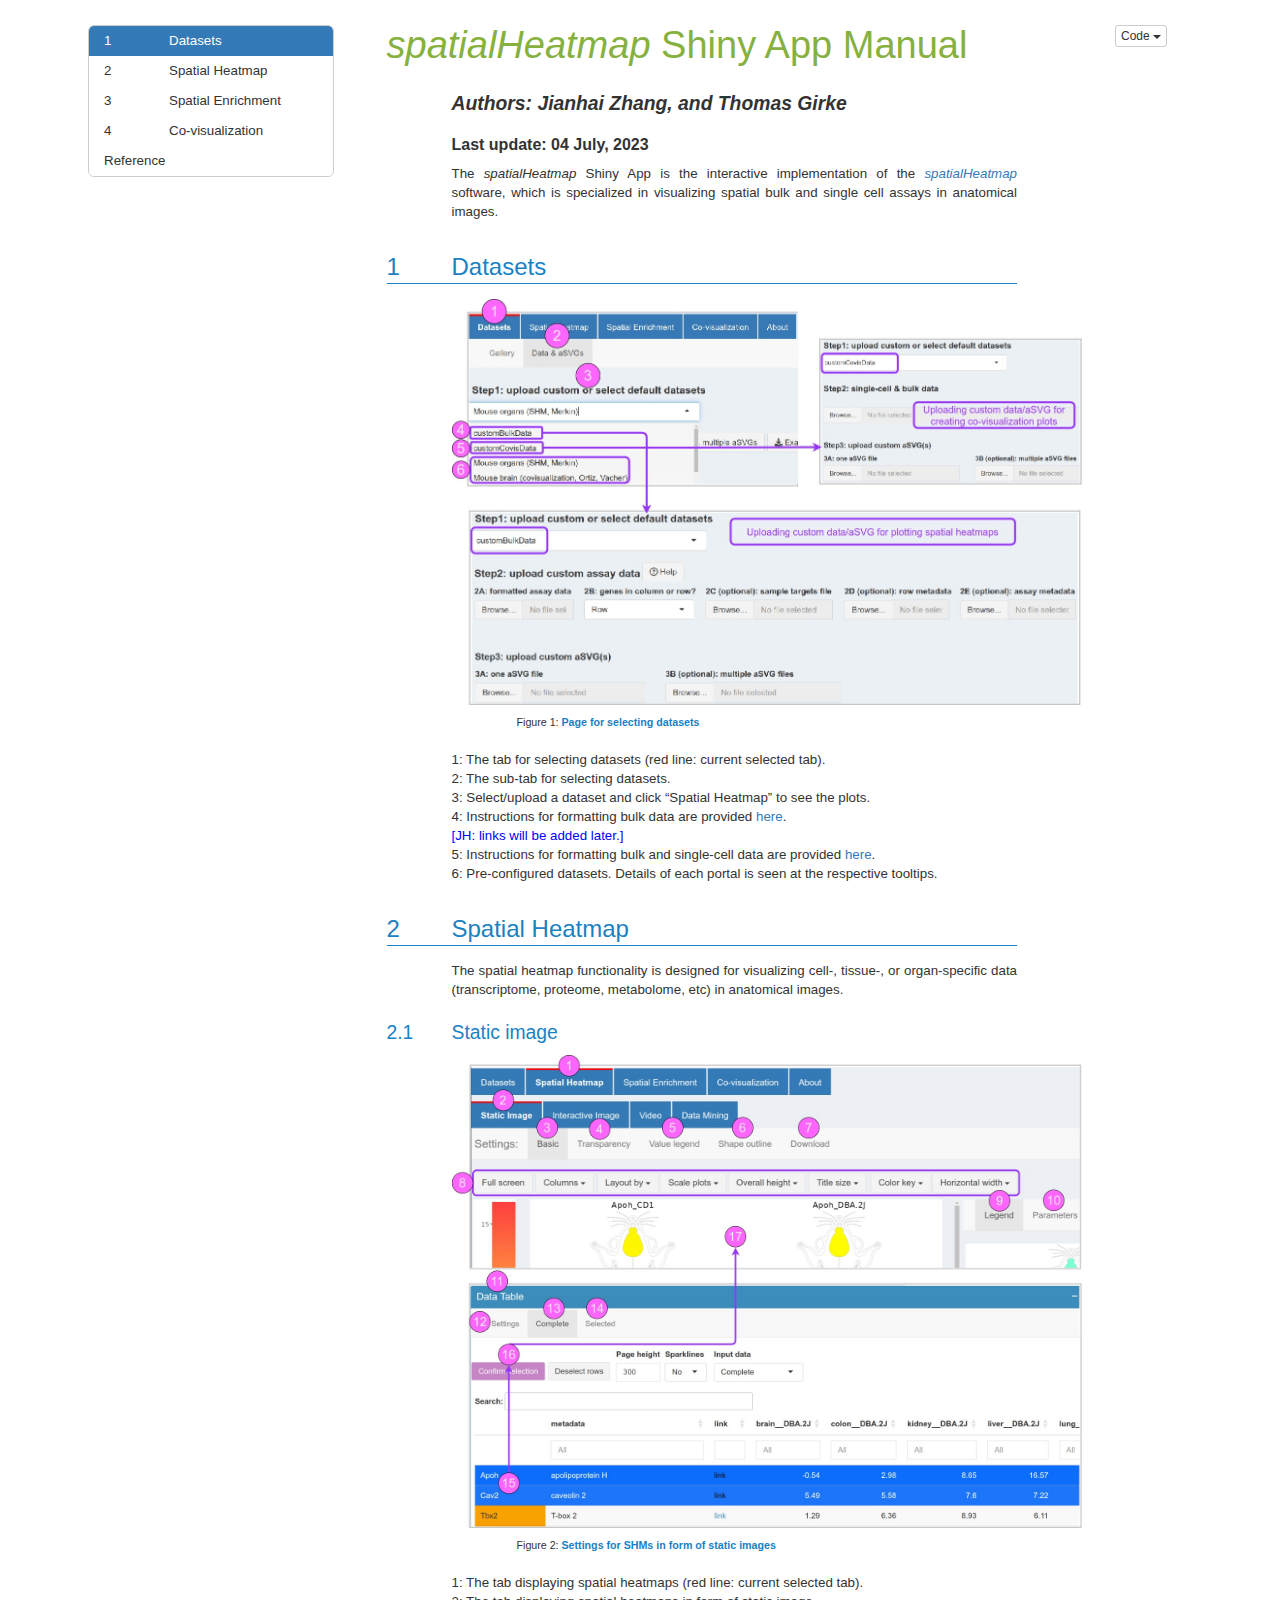
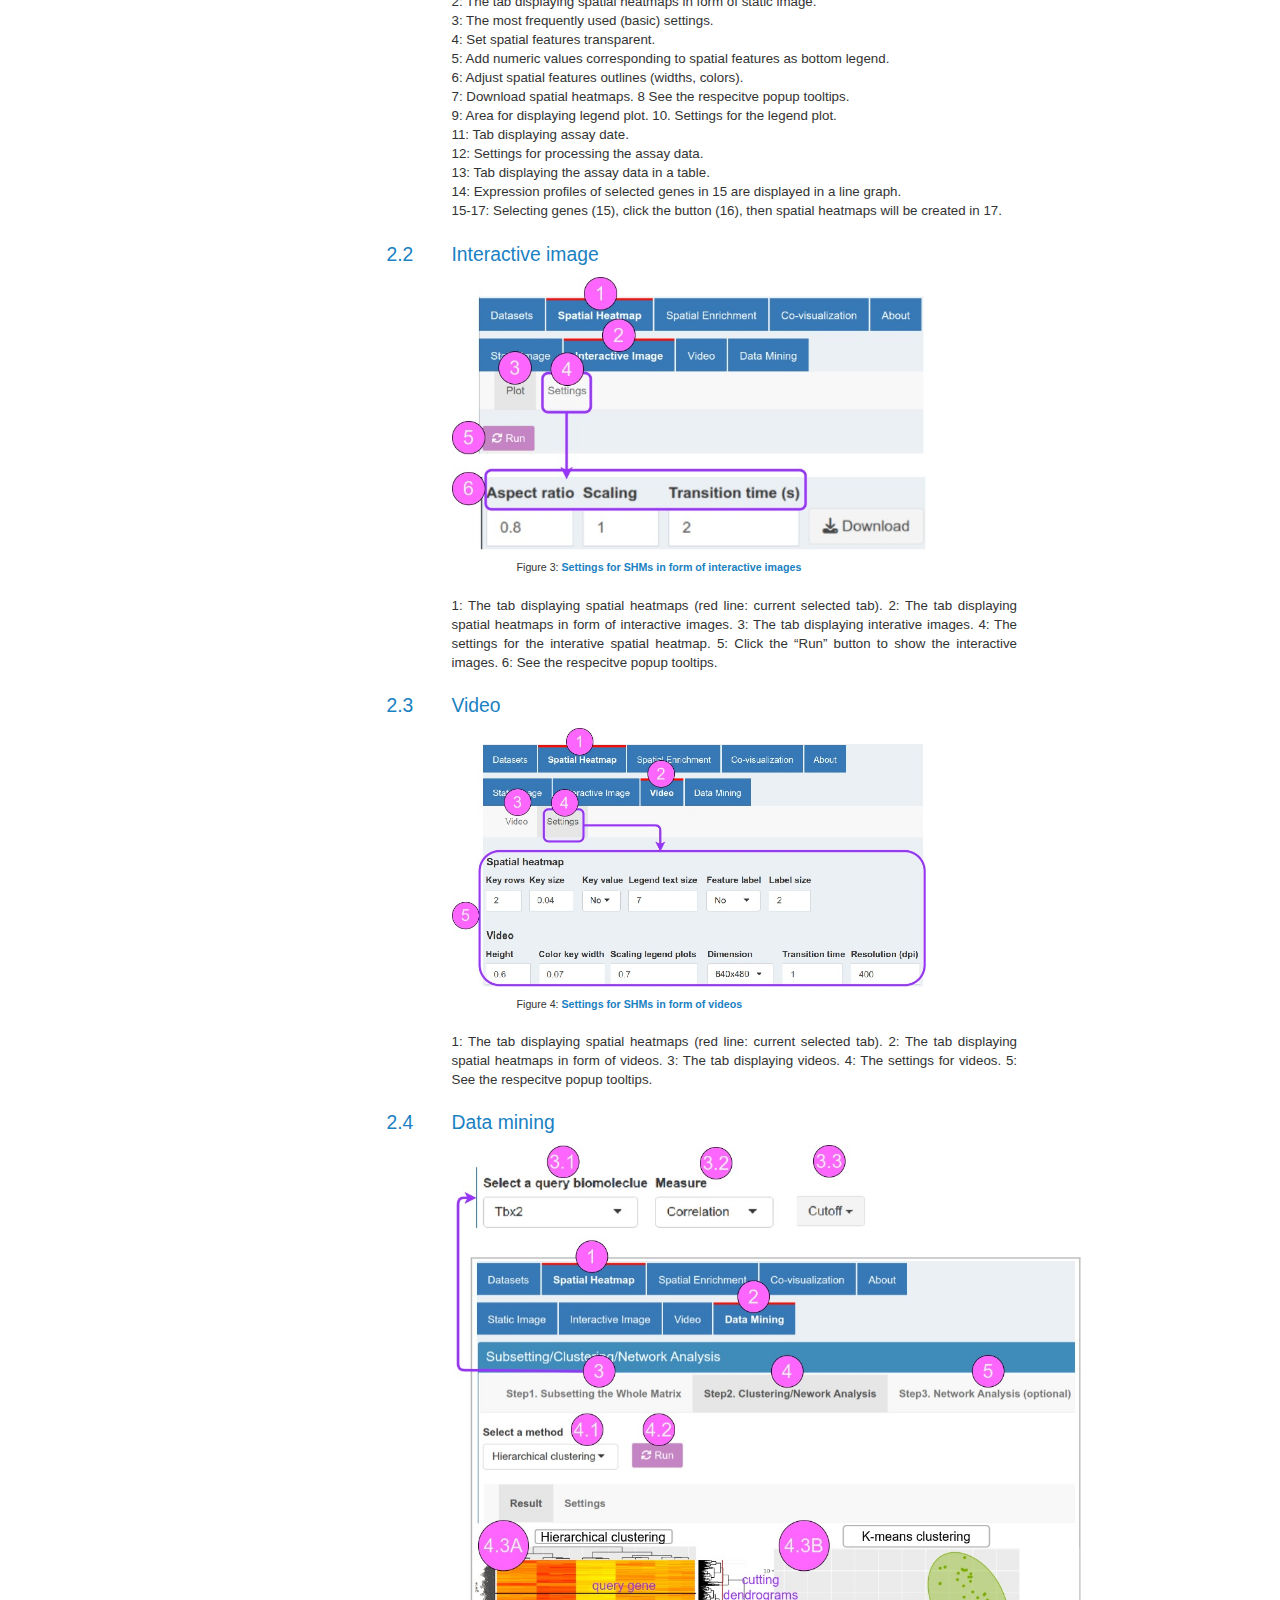
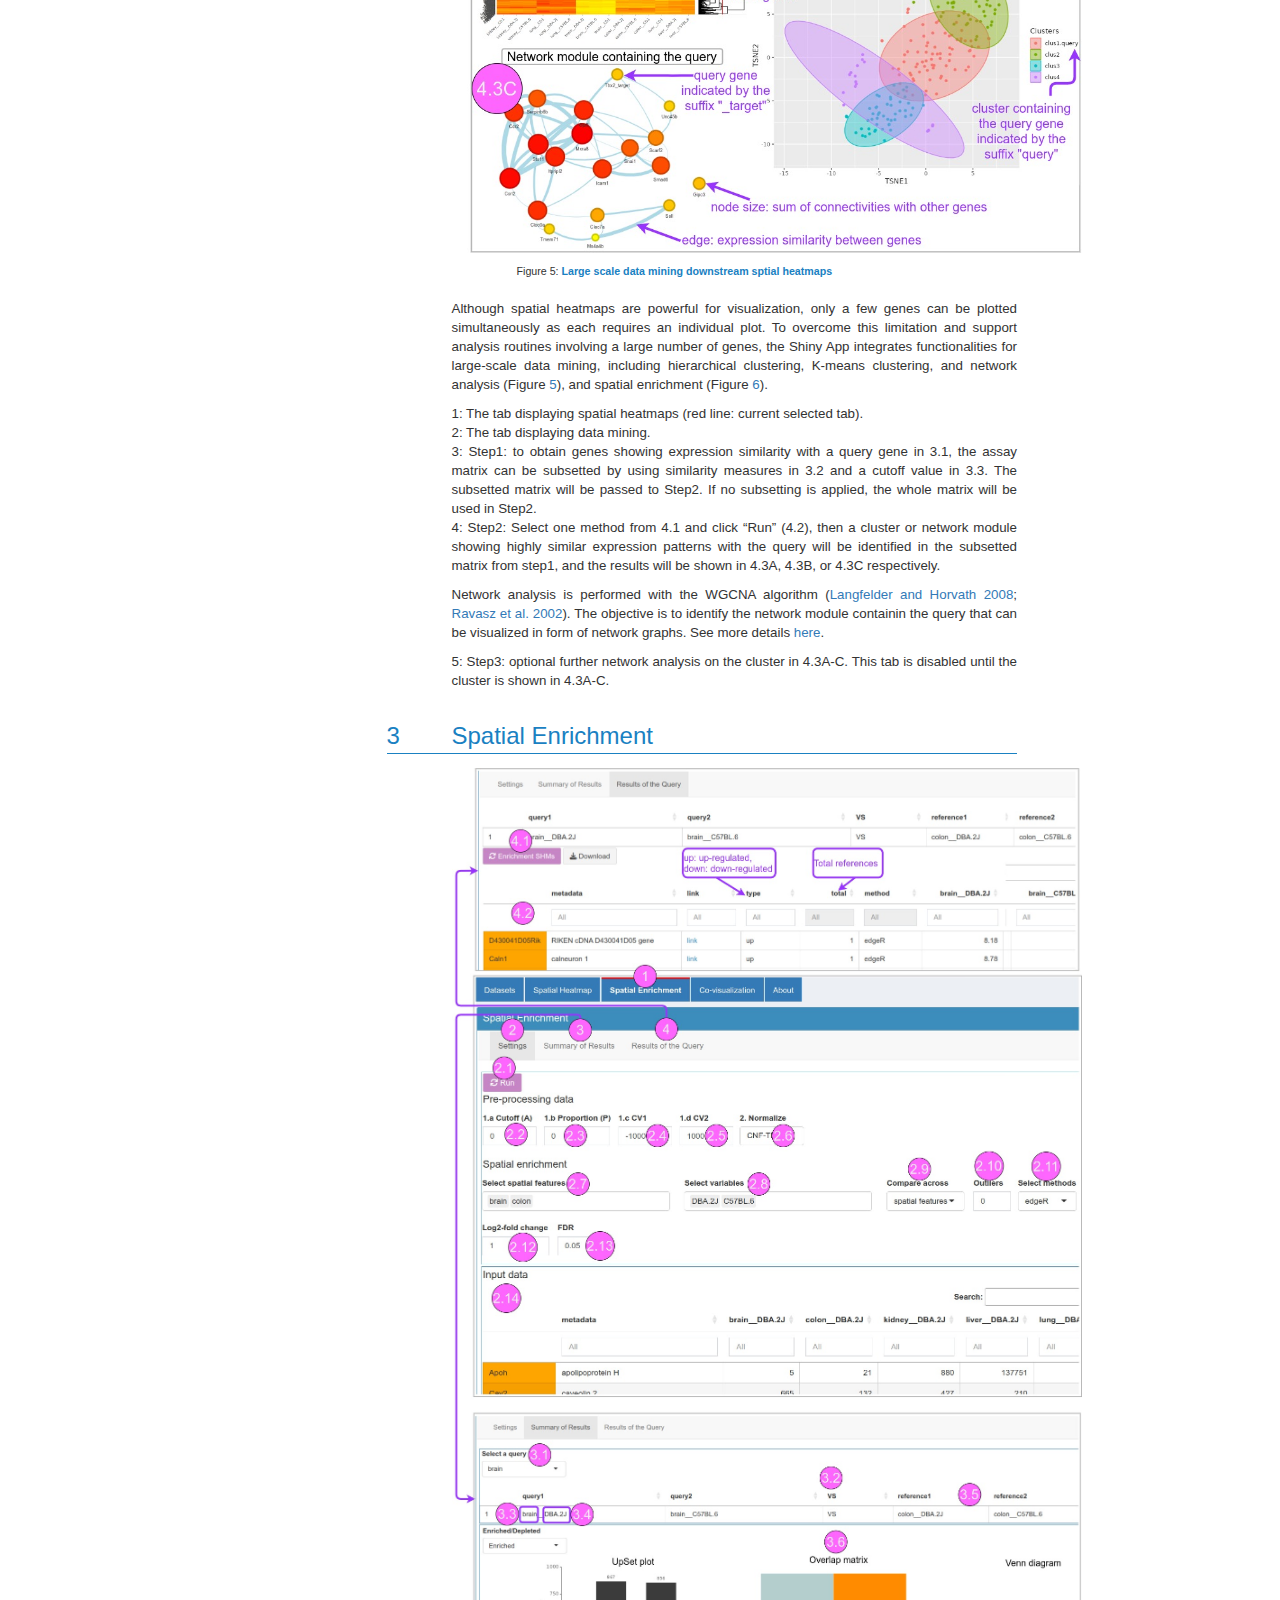
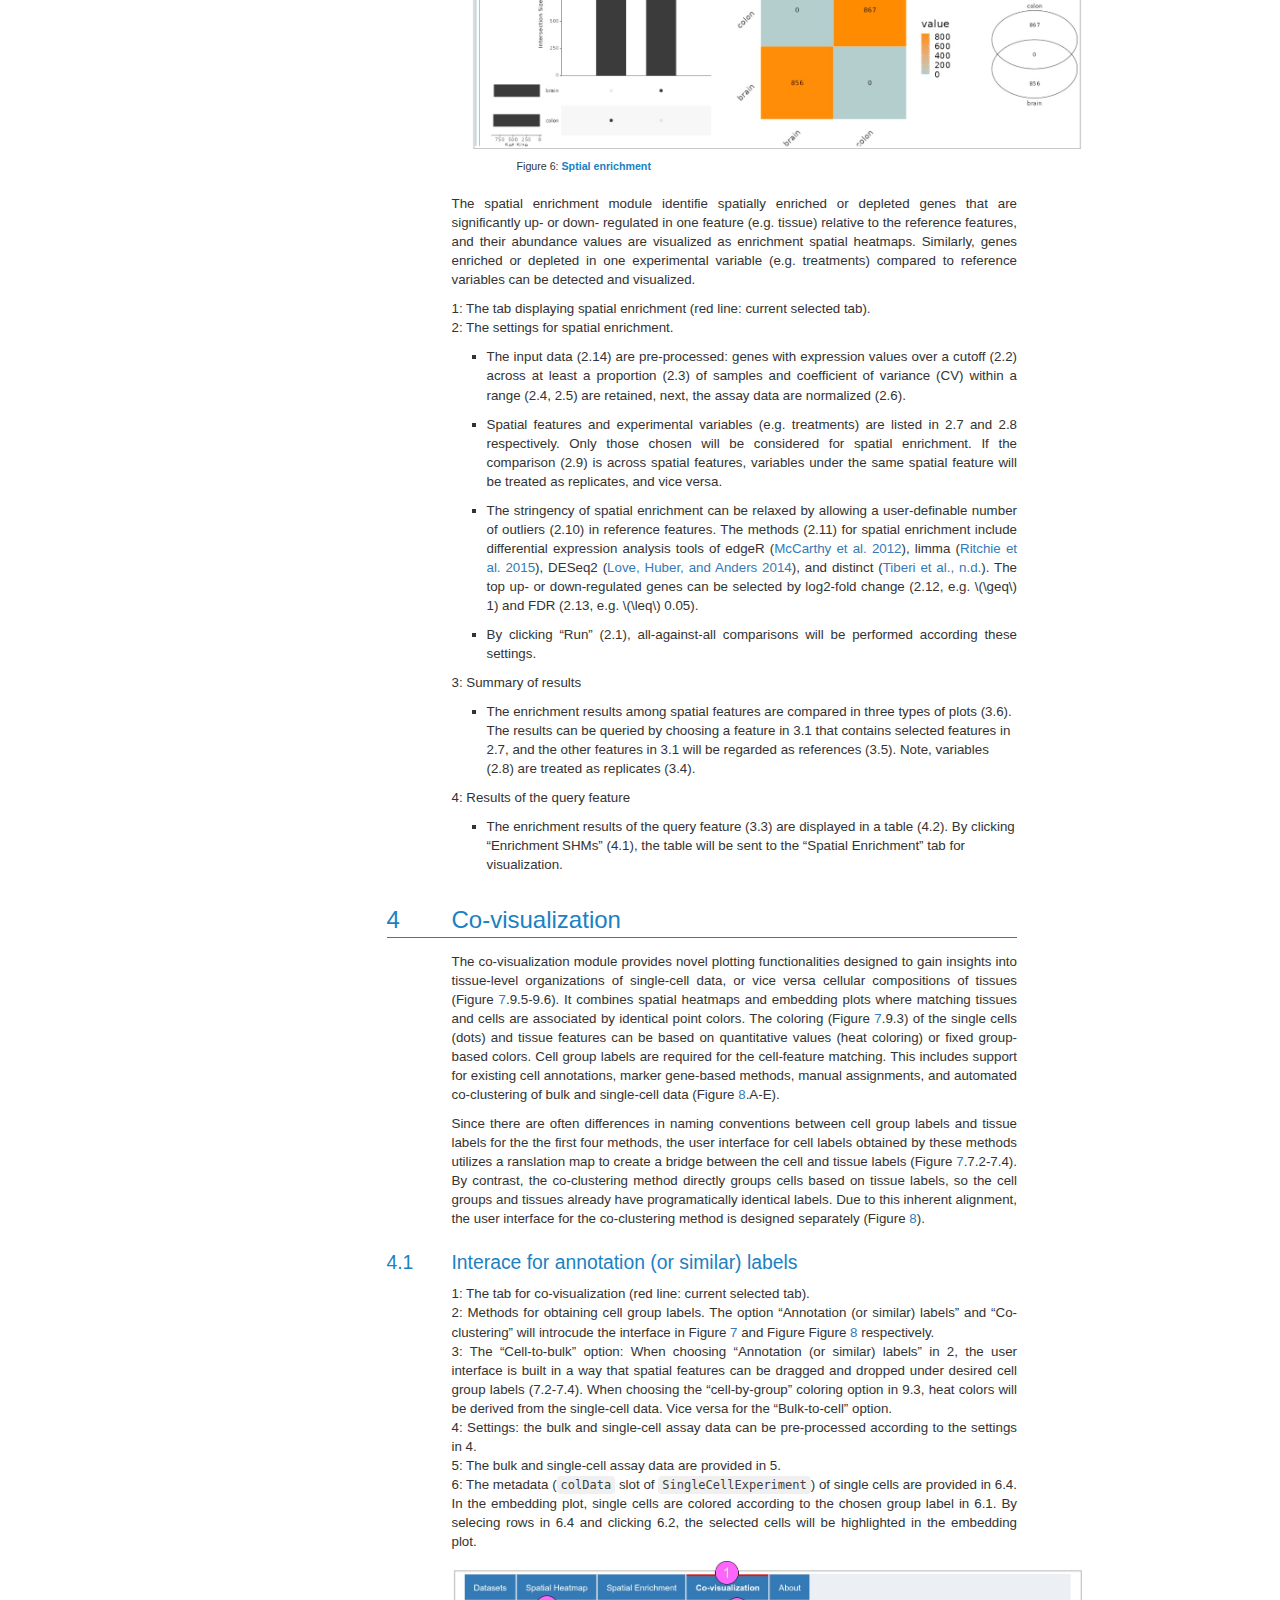
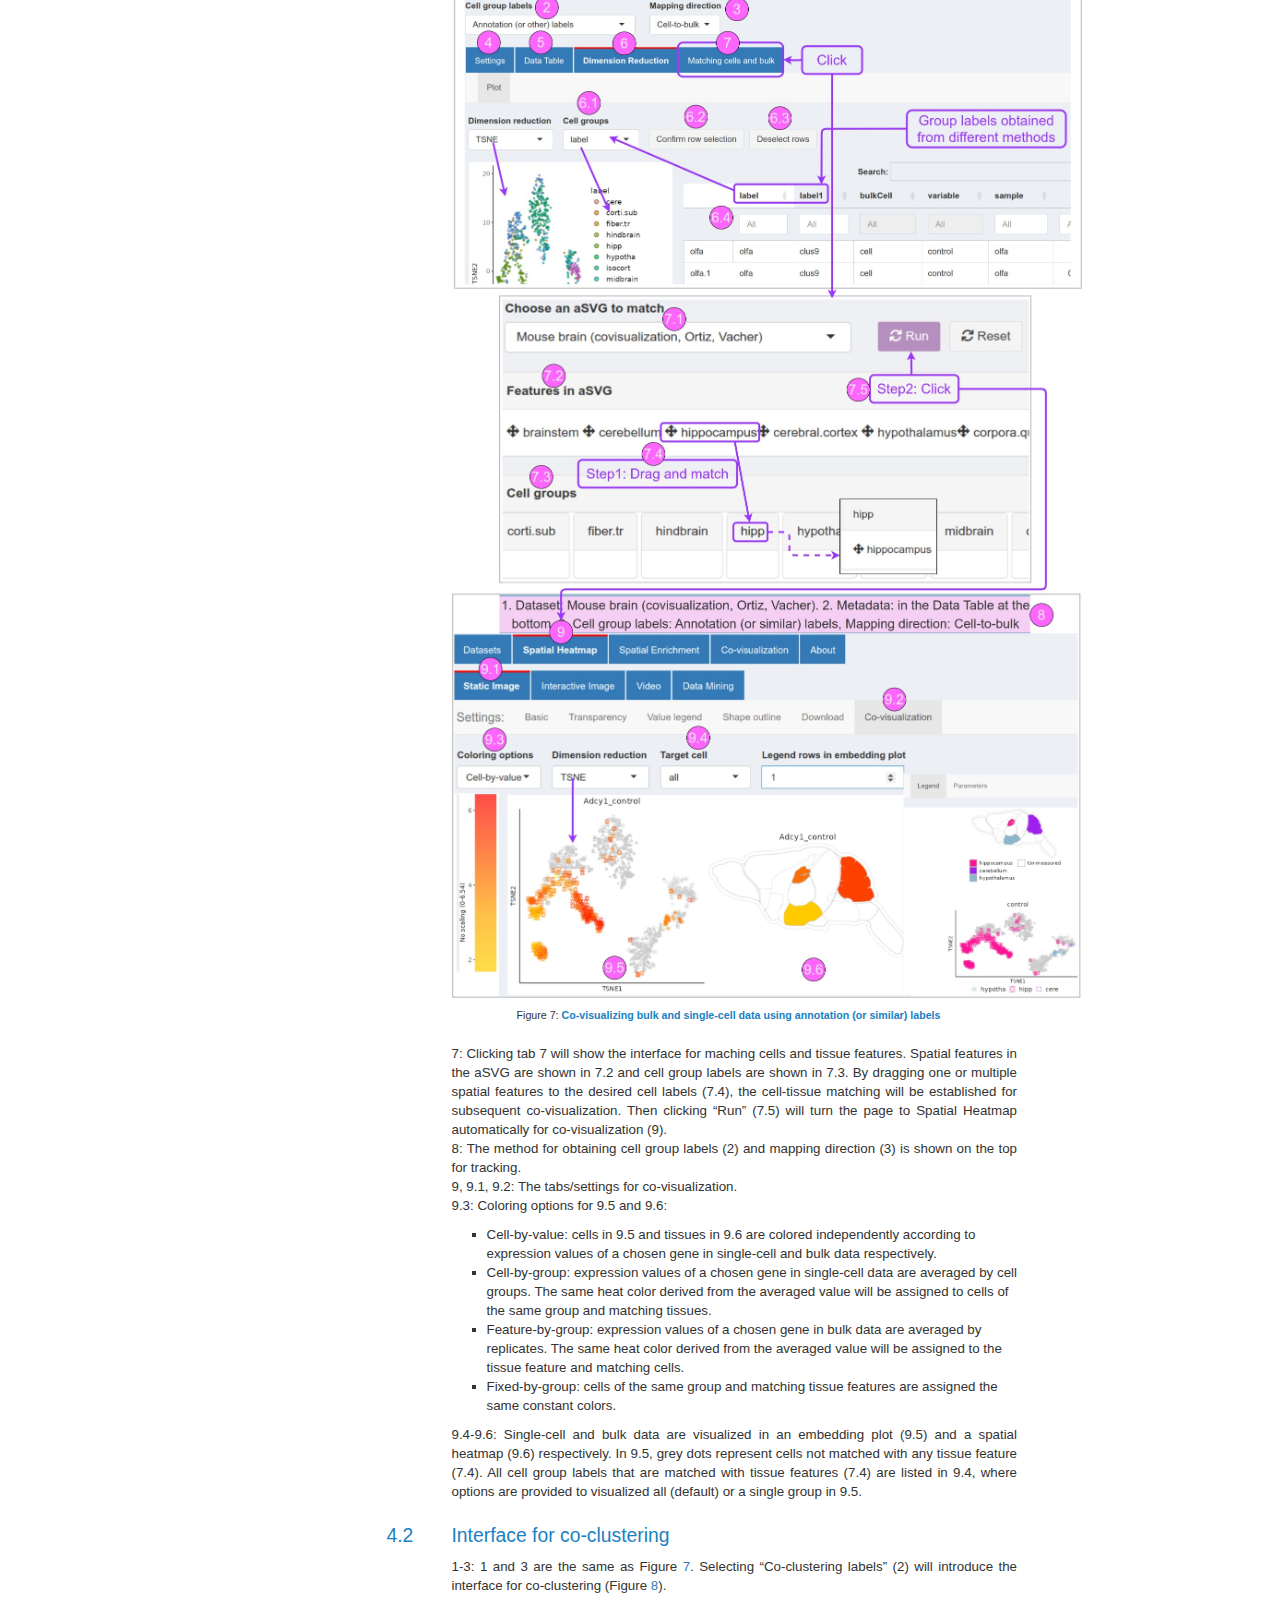
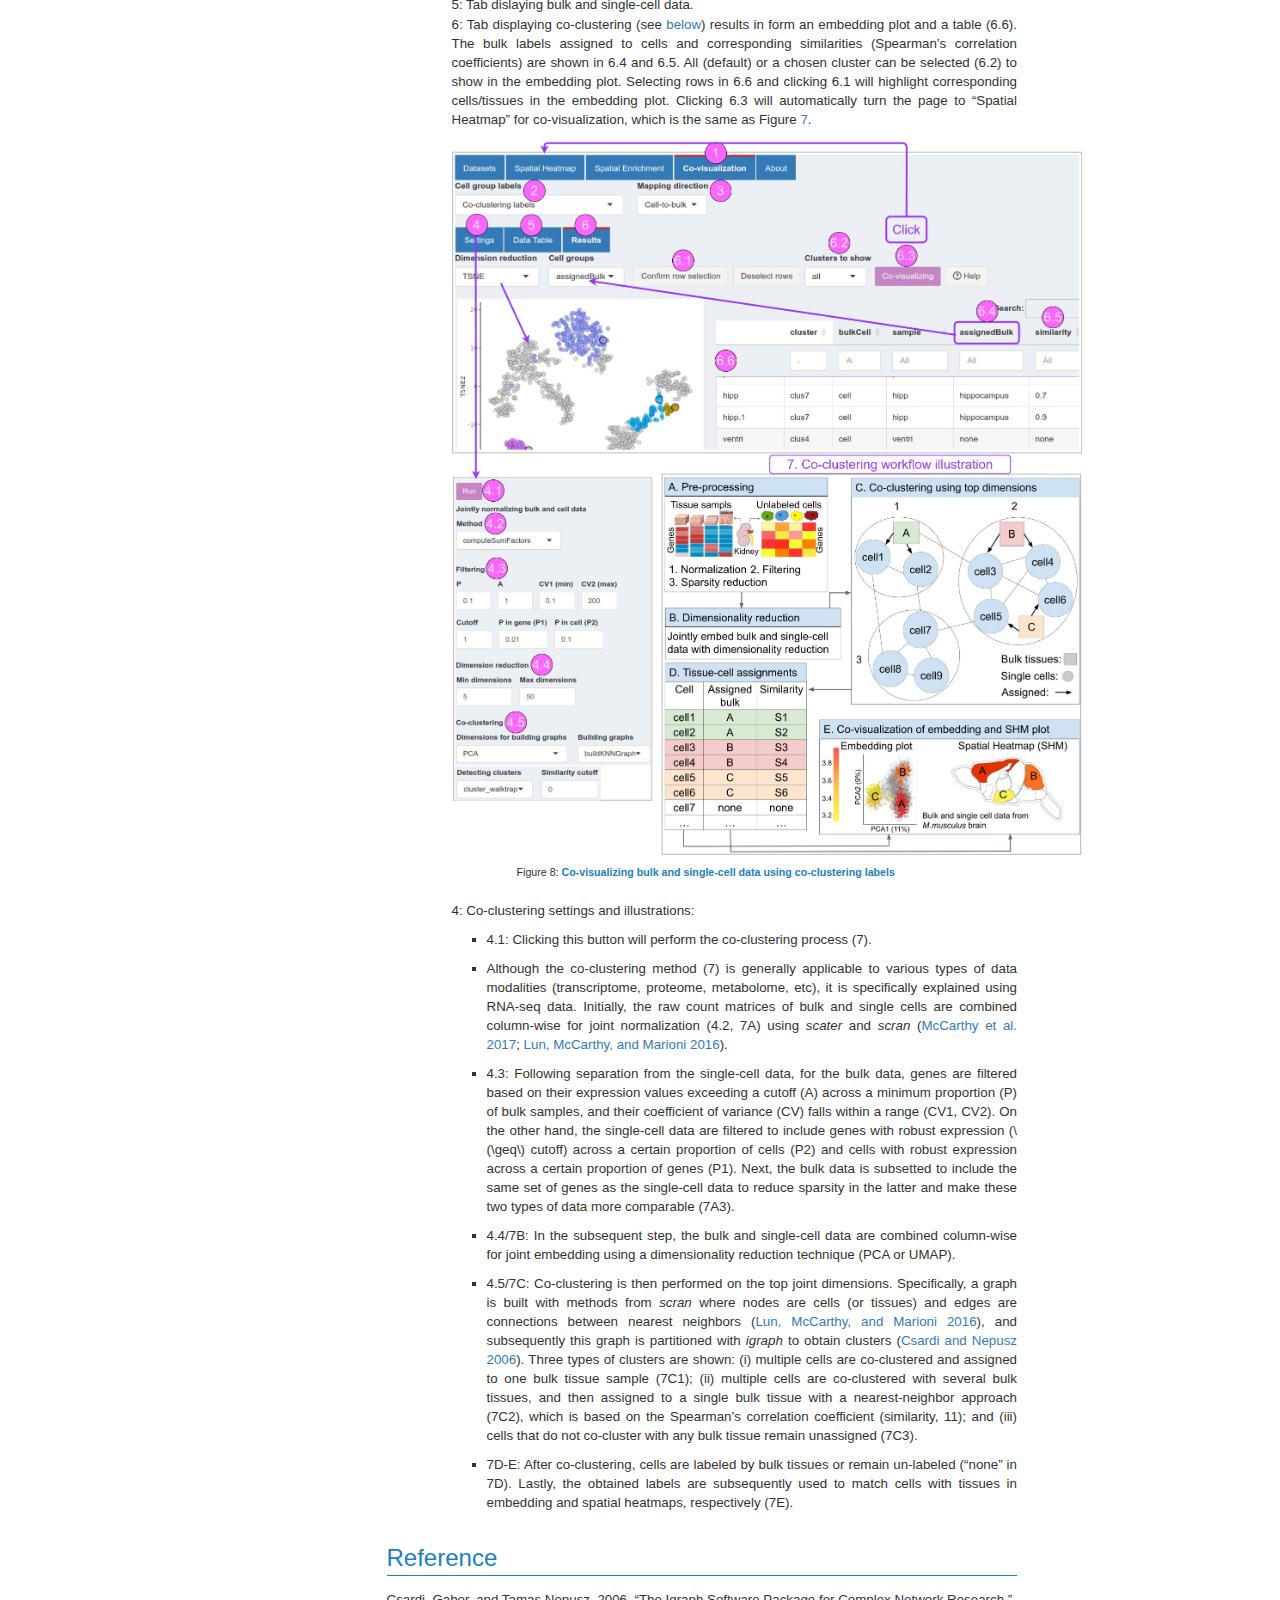
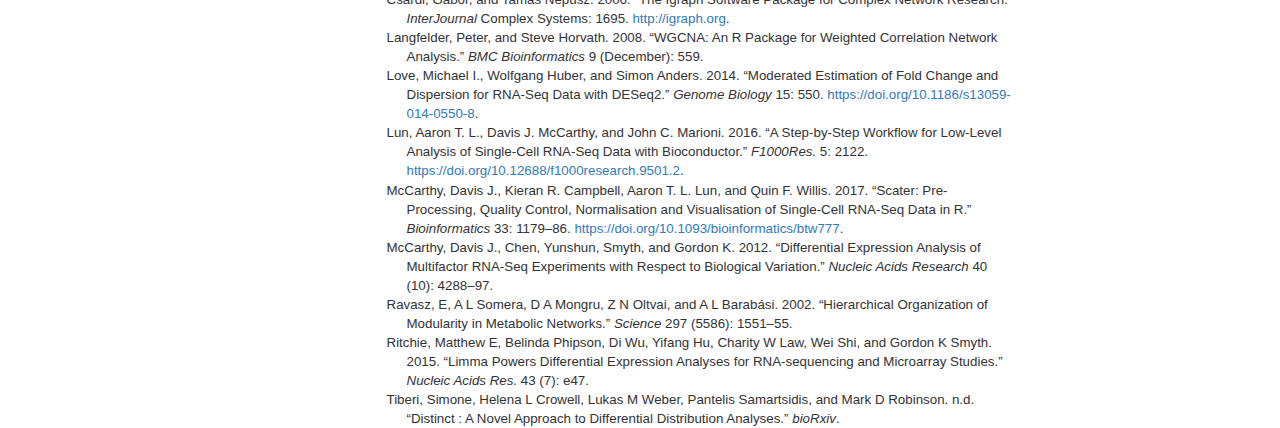
==== docs/shm_shiny_manual.html @ f53b1a2b "Small update." ====
<!DOCTYPE html>

<html>

<head>

<meta charset="utf-8" />
<meta name="generator" content="pandoc" />
<meta http-equiv="X-UA-Compatible" content="IE=EDGE" />


<meta name="author" content="Authors: Jianhai Zhang, and Thomas Girke" />


<title>spatialHeatmap Shiny App Manual</title>

<script>/*! jQuery v3.6.0 | (c) OpenJS Foundation and other contributors | jquery.org/license */
!function(e,t){"use strict";"object"==typeof module&&"object"==typeof module.exports?module.exports=e.document?t(e,!0):function(e){if(!e.document)throw new Error("jQuery requires a window with a document");return t(e)}:t(e)}("undefined"!=typeof window?window:this,function(C,e){"use strict";var t=[],r=Object.getPrototypeOf,s=t.slice,g=t.flat?function(e){return t.flat.call(e)}:function(e){return t.concat.apply([],e)},u=t.push,i=t.indexOf,n={},o=n.toString,v=n.hasOwnProperty,a=v.toString,l=a.call(Object),y={},m=function(e){return"function"==typeof e&&"number"!=typeof e.nodeType&&"function"!=typeof e.item},x=function(e){return null!=e&&e===e.window},E=C.document,c={type:!0,src:!0,nonce:!0,noModule:!0};function b(e,t,n){var r,i,o=(n=n||E).createElement("script");if(o.text=e,t)for(r in c)(i=t[r]||t.getAttribute&&t.getAttribute(r))&&o.setAttribute(r,i);n.head.appendChild(o).parentNode.removeChild(o)}function w(e){return null==e?e+"":"object"==typeof e||"function"==typeof e?n[o.call(e)]||"object":typeof e}var f="3.6.0",S=function(e,t){return new S.fn.init(e,t)};function p(e){var t=!!e&&"length"in e&&e.length,n=w(e);return!m(e)&&!x(e)&&("array"===n||0===t||"number"==typeof t&&0<t&&t-1 in e)}S.fn=S.prototype={jquery:f,constructor:S,length:0,toArray:function(){return s.call(this)},get:function(e){return null==e?s.call(this):e<0?this[e+this.length]:this[e]},pushStack:function(e){var t=S.merge(this.constructor(),e);return t.prevObject=this,t},each:function(e){return S.each(this,e)},map:function(n){return this.pushStack(S.map(this,function(e,t){return n.call(e,t,e)}))},slice:function(){return this.pushStack(s.apply(this,arguments))},first:function(){return this.eq(0)},last:function(){return this.eq(-1)},even:function(){return this.pushStack(S.grep(this,function(e,t){return(t+1)%2}))},odd:function(){return this.pushStack(S.grep(this,function(e,t){return t%2}))},eq:function(e){var t=this.length,n=+e+(e<0?t:0);return this.pushStack(0<=n&&n<t?[this[n]]:[])},end:function(){return this.prevObject||this.constructor()},push:u,sort:t.sort,splice:t.splice},S.extend=S.fn.extend=function(){var e,t,n,r,i,o,a=arguments[0]||{},s=1,u=arguments.length,l=!1;for("boolean"==typeof a&&(l=a,a=arguments[s]||{},s++),"object"==typeof a||m(a)||(a={}),s===u&&(a=this,s--);s<u;s++)if(null!=(e=arguments[s]))for(t in e)r=e[t],"__proto__"!==t&&a!==r&&(l&&r&&(S.isPlainObject(r)||(i=Array.isArray(r)))?(n=a[t],o=i&&!Array.isArray(n)?[]:i||S.isPlainObject(n)?n:{},i=!1,a[t]=S.extend(l,o,r)):void 0!==r&&(a[t]=r));return a},S.extend({expando:"jQuery"+(f+Math.random()).replace(/\D/g,""),isReady:!0,error:function(e){throw new Error(e)},noop:function(){},isPlainObject:function(e){var t,n;return!(!e||"[object Object]"!==o.call(e))&&(!(t=r(e))||"function"==typeof(n=v.call(t,"constructor")&&t.constructor)&&a.call(n)===l)},isEmptyObject:function(e){var t;for(t in e)return!1;return!0},globalEval:function(e,t,n){b(e,{nonce:t&&t.nonce},n)},each:function(e,t){var n,r=0;if(p(e)){for(n=e.length;r<n;r++)if(!1===t.call(e[r],r,e[r]))break}else for(r in e)if(!1===t.call(e[r],r,e[r]))break;return e},makeArray:function(e,t){var n=t||[];return null!=e&&(p(Object(e))?S.merge(n,"string"==typeof e?[e]:e):u.call(n,e)),n},inArray:function(e,t,n){return null==t?-1:i.call(t,e,n)},merge:function(e,t){for(var n=+t.length,r=0,i=e.length;r<n;r++)e[i++]=t[r];return e.length=i,e},grep:function(e,t,n){for(var r=[],i=0,o=e.length,a=!n;i<o;i++)!t(e[i],i)!==a&&r.push(e[i]);return r},map:function(e,t,n){var r,i,o=0,a=[];if(p(e))for(r=e.length;o<r;o++)null!=(i=t(e[o],o,n))&&a.push(i);else for(o in e)null!=(i=t(e[o],o,n))&&a.push(i);return g(a)},guid:1,support:y}),"function"==typeof Symbol&&(S.fn[Symbol.iterator]=t[Symbol.iterator]),S.each("Boolean Number String Function Array Date RegExp Object Error Symbol".split(" "),function(e,t){n["[object "+t+"]"]=t.toLowerCase()});var d=function(n){var e,d,b,o,i,h,f,g,w,u,l,T,C,a,E,v,s,c,y,S="sizzle"+1*new Date,p=n.document,k=0,r=0,m=ue(),x=ue(),A=ue(),N=ue(),j=function(e,t){return e===t&&(l=!0),0},D={}.hasOwnProperty,t=[],q=t.pop,L=t.push,H=t.push,O=t.slice,P=function(e,t){for(var n=0,r=e.length;n<r;n++)if(e[n]===t)return n;return-1},R="checked|selected|async|autofocus|autoplay|controls|defer|disabled|hidden|ismap|loop|multiple|open|readonly|required|scoped",M="[\\x20\\t\\r\\n\\f]",I="(?:\\\\[\\da-fA-F]{1,6}"+M+"?|\\\\[^\\r\\n\\f]|[\\w-]|[^\0-\\x7f])+",W="\\["+M+"*("+I+")(?:"+M+"*([*^$|!~]?=)"+M+"*(?:'((?:\\\\.|[^\\\\'])*)'|\"((?:\\\\.|[^\\\\\"])*)\"|("+I+"))|)"+M+"*\\]",F=":("+I+")(?:\\((('((?:\\\\.|[^\\\\'])*)'|\"((?:\\\\.|[^\\\\\"])*)\")|((?:\\\\.|[^\\\\()[\\]]|"+W+")*)|.*)\\)|)",B=new RegExp(M+"+","g"),$=new RegExp("^"+M+"+|((?:^|[^\\\\])(?:\\\\.)*)"+M+"+$","g"),_=new RegExp("^"+M+"*,"+M+"*"),z=new RegExp("^"+M+"*([>+~]|"+M+")"+M+"*"),U=new RegExp(M+"|>"),X=new RegExp(F),V=new RegExp("^"+I+"$"),G={ID:new RegExp("^#("+I+")"),CLASS:new RegExp("^\\.("+I+")"),TAG:new RegExp("^("+I+"|[*])"),ATTR:new RegExp("^"+W),PSEUDO:new RegExp("^"+F),CHILD:new RegExp("^:(only|first|last|nth|nth-last)-(child|of-type)(?:\\("+M+"*(even|odd|(([+-]|)(\\d*)n|)"+M+"*(?:([+-]|)"+M+"*(\\d+)|))"+M+"*\\)|)","i"),bool:new RegExp("^(?:"+R+")$","i"),needsContext:new RegExp("^"+M+"*[>+~]|:(even|odd|eq|gt|lt|nth|first|last)(?:\\("+M+"*((?:-\\d)?\\d*)"+M+"*\\)|)(?=[^-]|$)","i")},Y=/HTML$/i,Q=/^(?:input|select|textarea|button)$/i,J=/^h\d$/i,K=/^[^{]+\{\s*\[native \w/,Z=/^(?:#([\w-]+)|(\w+)|\.([\w-]+))$/,ee=/[+~]/,te=new RegExp("\\\\[\\da-fA-F]{1,6}"+M+"?|\\\\([^\\r\\n\\f])","g"),ne=function(e,t){var n="0x"+e.slice(1)-65536;return t||(n<0?String.fromCharCode(n+65536):String.fromCharCode(n>>10|55296,1023&n|56320))},re=/([\0-\x1f\x7f]|^-?\d)|^-$|[^\0-\x1f\x7f-\uFFFF\w-]/g,ie=function(e,t){return t?"\0"===e?"\ufffd":e.slice(0,-1)+"\\"+e.charCodeAt(e.length-1).toString(16)+" ":"\\"+e},oe=function(){T()},ae=be(function(e){return!0===e.disabled&&"fieldset"===e.nodeName.toLowerCase()},{dir:"parentNode",next:"legend"});try{H.apply(t=O.call(p.childNodes),p.childNodes),t[p.childNodes.length].nodeType}catch(e){H={apply:t.length?function(e,t){L.apply(e,O.call(t))}:function(e,t){var n=e.length,r=0;while(e[n++]=t[r++]);e.length=n-1}}}function se(t,e,n,r){var i,o,a,s,u,l,c,f=e&&e.ownerDocument,p=e?e.nodeType:9;if(n=n||[],"string"!=typeof t||!t||1!==p&&9!==p&&11!==p)return n;if(!r&&(T(e),e=e||C,E)){if(11!==p&&(u=Z.exec(t)))if(i=u[1]){if(9===p){if(!(a=e.getElementById(i)))return n;if(a.id===i)return n.push(a),n}else if(f&&(a=f.getElementById(i))&&y(e,a)&&a.id===i)return n.push(a),n}else{if(u[2])return H.apply(n,e.getElementsByTagName(t)),n;if((i=u[3])&&d.getElementsByClassName&&e.getElementsByClassName)return H.apply(n,e.getElementsByClassName(i)),n}if(d.qsa&&!N[t+" "]&&(!v||!v.test(t))&&(1!==p||"object"!==e.nodeName.toLowerCase())){if(c=t,f=e,1===p&&(U.test(t)||z.test(t))){(f=ee.test(t)&&ye(e.parentNode)||e)===e&&d.scope||((s=e.getAttribute("id"))?s=s.replace(re,ie):e.setAttribute("id",s=S)),o=(l=h(t)).length;while(o--)l[o]=(s?"#"+s:":scope")+" "+xe(l[o]);c=l.join(",")}try{return H.apply(n,f.querySelectorAll(c)),n}catch(e){N(t,!0)}finally{s===S&&e.removeAttribute("id")}}}return g(t.replace($,"$1"),e,n,r)}function ue(){var r=[];return function e(t,n){return r.push(t+" ")>b.cacheLength&&delete e[r.shift()],e[t+" "]=n}}function le(e){return e[S]=!0,e}function ce(e){var t=C.createElement("fieldset");try{return!!e(t)}catch(e){return!1}finally{t.parentNode&&t.parentNode.removeChild(t),t=null}}function fe(e,t){var n=e.split("|"),r=n.length;while(r--)b.attrHandle[n[r]]=t}function pe(e,t){var n=t&&e,r=n&&1===e.nodeType&&1===t.nodeType&&e.sourceIndex-t.sourceIndex;if(r)return r;if(n)while(n=n.nextSibling)if(n===t)return-1;return e?1:-1}function de(t){return function(e){return"input"===e.nodeName.toLowerCase()&&e.type===t}}function he(n){return function(e){var t=e.nodeName.toLowerCase();return("input"===t||"button"===t)&&e.type===n}}function ge(t){return function(e){return"form"in e?e.parentNode&&!1===e.disabled?"label"in e?"label"in e.parentNode?e.parentNode.disabled===t:e.disabled===t:e.isDisabled===t||e.isDisabled!==!t&&ae(e)===t:e.disabled===t:"label"in e&&e.disabled===t}}function ve(a){return le(function(o){return o=+o,le(function(e,t){var n,r=a([],e.length,o),i=r.length;while(i--)e[n=r[i]]&&(e[n]=!(t[n]=e[n]))})})}function ye(e){return e&&"undefined"!=typeof e.getElementsByTagName&&e}for(e in d=se.support={},i=se.isXML=function(e){var t=e&&e.namespaceURI,n=e&&(e.ownerDocument||e).documentElement;return!Y.test(t||n&&n.nodeName||"HTML")},T=se.setDocument=function(e){var t,n,r=e?e.ownerDocument||e:p;return r!=C&&9===r.nodeType&&r.documentElement&&(a=(C=r).documentElement,E=!i(C),p!=C&&(n=C.defaultView)&&n.top!==n&&(n.addEventListener?n.addEventListener("unload",oe,!1):n.attachEvent&&n.attachEvent("onunload",oe)),d.scope=ce(function(e){return a.appendChild(e).appendChild(C.createElement("div")),"undefined"!=typeof e.querySelectorAll&&!e.querySelectorAll(":scope fieldset div").length}),d.attributes=ce(function(e){return e.className="i",!e.getAttribute("className")}),d.getElementsByTagName=ce(function(e){return e.appendChild(C.createComment("")),!e.getElementsByTagName("*").length}),d.getElementsByClassName=K.test(C.getElementsByClassName),d.getById=ce(function(e){return a.appendChild(e).id=S,!C.getElementsByName||!C.getElementsByName(S).length}),d.getById?(b.filter.ID=function(e){var t=e.replace(te,ne);return function(e){return e.getAttribute("id")===t}},b.find.ID=function(e,t){if("undefined"!=typeof t.getElementById&&E){var n=t.getElementById(e);return n?[n]:[]}}):(b.filter.ID=function(e){var n=e.replace(te,ne);return function(e){var t="undefined"!=typeof e.getAttributeNode&&e.getAttributeNode("id");return t&&t.value===n}},b.find.ID=function(e,t){if("undefined"!=typeof t.getElementById&&E){var n,r,i,o=t.getElementById(e);if(o){if((n=o.getAttributeNode("id"))&&n.value===e)return[o];i=t.getElementsByName(e),r=0;while(o=i[r++])if((n=o.getAttributeNode("id"))&&n.value===e)return[o]}return[]}}),b.find.TAG=d.getElementsByTagName?function(e,t){return"undefined"!=typeof t.getElementsByTagName?t.getElementsByTagName(e):d.qsa?t.querySelectorAll(e):void 0}:function(e,t){var n,r=[],i=0,o=t.getElementsByTagName(e);if("*"===e){while(n=o[i++])1===n.nodeType&&r.push(n);return r}return o},b.find.CLASS=d.getElementsByClassName&&function(e,t){if("undefined"!=typeof t.getElementsByClassName&&E)return t.getElementsByClassName(e)},s=[],v=[],(d.qsa=K.test(C.querySelectorAll))&&(ce(function(e){var t;a.appendChild(e).innerHTML="<a id='"+S+"'></a><select id='"+S+"-\r\\' msallowcapture=''><option selected=''></option></select>",e.querySelectorAll("[msallowcapture^='']").length&&v.push("[*^$]="+M+"*(?:''|\"\")"),e.querySelectorAll("[selected]").length||v.push("\\["+M+"*(?:value|"+R+")"),e.querySelectorAll("[id~="+S+"-]").length||v.push("~="),(t=C.createElement("input")).setAttribute("name",""),e.appendChild(t),e.querySelectorAll("[name='']").length||v.push("\\["+M+"*name"+M+"*="+M+"*(?:''|\"\")"),e.querySelectorAll(":checked").length||v.push(":checked"),e.querySelectorAll("a#"+S+"+*").length||v.push(".#.+[+~]"),e.querySelectorAll("\\\f"),v.push("[\\r\\n\\f]")}),ce(function(e){e.innerHTML="<a href='' disabled='disabled'></a><select disabled='disabled'><option/></select>";var t=C.createElement("input");t.setAttribute("type","hidden"),e.appendChild(t).setAttribute("name","D"),e.querySelectorAll("[name=d]").length&&v.push("name"+M+"*[*^$|!~]?="),2!==e.querySelectorAll(":enabled").length&&v.push(":enabled",":disabled"),a.appendChild(e).disabled=!0,2!==e.querySelectorAll(":disabled").length&&v.push(":enabled",":disabled"),e.querySelectorAll("*,:x"),v.push(",.*:")})),(d.matchesSelector=K.test(c=a.matches||a.webkitMatchesSelector||a.mozMatchesSelector||a.oMatchesSelector||a.msMatchesSelector))&&ce(function(e){d.disconnectedMatch=c.call(e,"*"),c.call(e,"[s!='']:x"),s.push("!=",F)}),v=v.length&&new RegExp(v.join("|")),s=s.length&&new RegExp(s.join("|")),t=K.test(a.compareDocumentPosition),y=t||K.test(a.contains)?function(e,t){var n=9===e.nodeType?e.documentElement:e,r=t&&t.parentNode;return e===r||!(!r||1!==r.nodeType||!(n.contains?n.contains(r):e.compareDocumentPosition&&16&e.compareDocumentPosition(r)))}:function(e,t){if(t)while(t=t.parentNode)if(t===e)return!0;return!1},j=t?function(e,t){if(e===t)return l=!0,0;var n=!e.compareDocumentPosition-!t.compareDocumentPosition;return n||(1&(n=(e.ownerDocument||e)==(t.ownerDocument||t)?e.compareDocumentPosition(t):1)||!d.sortDetached&&t.compareDocumentPosition(e)===n?e==C||e.ownerDocument==p&&y(p,e)?-1:t==C||t.ownerDocument==p&&y(p,t)?1:u?P(u,e)-P(u,t):0:4&n?-1:1)}:function(e,t){if(e===t)return l=!0,0;var n,r=0,i=e.parentNode,o=t.parentNode,a=[e],s=[t];if(!i||!o)return e==C?-1:t==C?1:i?-1:o?1:u?P(u,e)-P(u,t):0;if(i===o)return pe(e,t);n=e;while(n=n.parentNode)a.unshift(n);n=t;while(n=n.parentNode)s.unshift(n);while(a[r]===s[r])r++;return r?pe(a[r],s[r]):a[r]==p?-1:s[r]==p?1:0}),C},se.matches=function(e,t){return se(e,null,null,t)},se.matchesSelector=function(e,t){if(T(e),d.matchesSelector&&E&&!N[t+" "]&&(!s||!s.test(t))&&(!v||!v.test(t)))try{var n=c.call(e,t);if(n||d.disconnectedMatch||e.document&&11!==e.document.nodeType)return n}catch(e){N(t,!0)}return 0<se(t,C,null,[e]).length},se.contains=function(e,t){return(e.ownerDocument||e)!=C&&T(e),y(e,t)},se.attr=function(e,t){(e.ownerDocument||e)!=C&&T(e);var n=b.attrHandle[t.toLowerCase()],r=n&&D.call(b.attrHandle,t.toLowerCase())?n(e,t,!E):void 0;return void 0!==r?r:d.attributes||!E?e.getAttribute(t):(r=e.getAttributeNode(t))&&r.specified?r.value:null},se.escape=function(e){return(e+"").replace(re,ie)},se.error=function(e){throw new Error("Syntax error, unrecognized expression: "+e)},se.uniqueSort=function(e){var t,n=[],r=0,i=0;if(l=!d.detectDuplicates,u=!d.sortStable&&e.slice(0),e.sort(j),l){while(t=e[i++])t===e[i]&&(r=n.push(i));while(r--)e.splice(n[r],1)}return u=null,e},o=se.getText=function(e){var t,n="",r=0,i=e.nodeType;if(i){if(1===i||9===i||11===i){if("string"==typeof e.textContent)return e.textContent;for(e=e.firstChild;e;e=e.nextSibling)n+=o(e)}else if(3===i||4===i)return e.nodeValue}else while(t=e[r++])n+=o(t);return n},(b=se.selectors={cacheLength:50,createPseudo:le,match:G,attrHandle:{},find:{},relative:{">":{dir:"parentNode",first:!0}," ":{dir:"parentNode"},"+":{dir:"previousSibling",first:!0},"~":{dir:"previousSibling"}},preFilter:{ATTR:function(e){return e[1]=e[1].replace(te,ne),e[3]=(e[3]||e[4]||e[5]||"").replace(te,ne),"~="===e[2]&&(e[3]=" "+e[3]+" "),e.slice(0,4)},CHILD:function(e){return e[1]=e[1].toLowerCase(),"nth"===e[1].slice(0,3)?(e[3]||se.error(e[0]),e[4]=+(e[4]?e[5]+(e[6]||1):2*("even"===e[3]||"odd"===e[3])),e[5]=+(e[7]+e[8]||"odd"===e[3])):e[3]&&se.error(e[0]),e},PSEUDO:function(e){var t,n=!e[6]&&e[2];return G.CHILD.test(e[0])?null:(e[3]?e[2]=e[4]||e[5]||"":n&&X.test(n)&&(t=h(n,!0))&&(t=n.indexOf(")",n.length-t)-n.length)&&(e[0]=e[0].slice(0,t),e[2]=n.slice(0,t)),e.slice(0,3))}},filter:{TAG:function(e){var t=e.replace(te,ne).toLowerCase();return"*"===e?function(){return!0}:function(e){return e.nodeName&&e.nodeName.toLowerCase()===t}},CLASS:function(e){var t=m[e+" "];return t||(t=new RegExp("(^|"+M+")"+e+"("+M+"|$)"))&&m(e,function(e){return t.test("string"==typeof e.className&&e.className||"undefined"!=typeof e.getAttribute&&e.getAttribute("class")||"")})},ATTR:function(n,r,i){return function(e){var t=se.attr(e,n);return null==t?"!="===r:!r||(t+="","="===r?t===i:"!="===r?t!==i:"^="===r?i&&0===t.indexOf(i):"*="===r?i&&-1<t.indexOf(i):"$="===r?i&&t.slice(-i.length)===i:"~="===r?-1<(" "+t.replace(B," ")+" ").indexOf(i):"|="===r&&(t===i||t.slice(0,i.length+1)===i+"-"))}},CHILD:function(h,e,t,g,v){var y="nth"!==h.slice(0,3),m="last"!==h.slice(-4),x="of-type"===e;return 1===g&&0===v?function(e){return!!e.parentNode}:function(e,t,n){var r,i,o,a,s,u,l=y!==m?"nextSibling":"previousSibling",c=e.parentNode,f=x&&e.nodeName.toLowerCase(),p=!n&&!x,d=!1;if(c){if(y){while(l){a=e;while(a=a[l])if(x?a.nodeName.toLowerCase()===f:1===a.nodeType)return!1;u=l="only"===h&&!u&&"nextSibling"}return!0}if(u=[m?c.firstChild:c.lastChild],m&&p){d=(s=(r=(i=(o=(a=c)[S]||(a[S]={}))[a.uniqueID]||(o[a.uniqueID]={}))[h]||[])[0]===k&&r[1])&&r[2],a=s&&c.childNodes[s];while(a=++s&&a&&a[l]||(d=s=0)||u.pop())if(1===a.nodeType&&++d&&a===e){i[h]=[k,s,d];break}}else if(p&&(d=s=(r=(i=(o=(a=e)[S]||(a[S]={}))[a.uniqueID]||(o[a.uniqueID]={}))[h]||[])[0]===k&&r[1]),!1===d)while(a=++s&&a&&a[l]||(d=s=0)||u.pop())if((x?a.nodeName.toLowerCase()===f:1===a.nodeType)&&++d&&(p&&((i=(o=a[S]||(a[S]={}))[a.uniqueID]||(o[a.uniqueID]={}))[h]=[k,d]),a===e))break;return(d-=v)===g||d%g==0&&0<=d/g}}},PSEUDO:function(e,o){var t,a=b.pseudos[e]||b.setFilters[e.toLowerCase()]||se.error("unsupported pseudo: "+e);return a[S]?a(o):1<a.length?(t=[e,e,"",o],b.setFilters.hasOwnProperty(e.toLowerCase())?le(function(e,t){var n,r=a(e,o),i=r.length;while(i--)e[n=P(e,r[i])]=!(t[n]=r[i])}):function(e){return a(e,0,t)}):a}},pseudos:{not:le(function(e){var r=[],i=[],s=f(e.replace($,"$1"));return s[S]?le(function(e,t,n,r){var i,o=s(e,null,r,[]),a=e.length;while(a--)(i=o[a])&&(e[a]=!(t[a]=i))}):function(e,t,n){return r[0]=e,s(r,null,n,i),r[0]=null,!i.pop()}}),has:le(function(t){return function(e){return 0<se(t,e).length}}),contains:le(function(t){return t=t.replace(te,ne),function(e){return-1<(e.textContent||o(e)).indexOf(t)}}),lang:le(function(n){return V.test(n||"")||se.error("unsupported lang: "+n),n=n.replace(te,ne).toLowerCase(),function(e){var t;do{if(t=E?e.lang:e.getAttribute("xml:lang")||e.getAttribute("lang"))return(t=t.toLowerCase())===n||0===t.indexOf(n+"-")}while((e=e.parentNode)&&1===e.nodeType);return!1}}),target:function(e){var t=n.location&&n.location.hash;return t&&t.slice(1)===e.id},root:function(e){return e===a},focus:function(e){return e===C.activeElement&&(!C.hasFocus||C.hasFocus())&&!!(e.type||e.href||~e.tabIndex)},enabled:ge(!1),disabled:ge(!0),checked:function(e){var t=e.nodeName.toLowerCase();return"input"===t&&!!e.checked||"option"===t&&!!e.selected},selected:function(e){return e.parentNode&&e.parentNode.selectedIndex,!0===e.selected},empty:function(e){for(e=e.firstChild;e;e=e.nextSibling)if(e.nodeType<6)return!1;return!0},parent:function(e){return!b.pseudos.empty(e)},header:function(e){return J.test(e.nodeName)},input:function(e){return Q.test(e.nodeName)},button:function(e){var t=e.nodeName.toLowerCase();return"input"===t&&"button"===e.type||"button"===t},text:function(e){var t;return"input"===e.nodeName.toLowerCase()&&"text"===e.type&&(null==(t=e.getAttribute("type"))||"text"===t.toLowerCase())},first:ve(function(){return[0]}),last:ve(function(e,t){return[t-1]}),eq:ve(function(e,t,n){return[n<0?n+t:n]}),even:ve(function(e,t){for(var n=0;n<t;n+=2)e.push(n);return e}),odd:ve(function(e,t){for(var n=1;n<t;n+=2)e.push(n);return e}),lt:ve(function(e,t,n){for(var r=n<0?n+t:t<n?t:n;0<=--r;)e.push(r);return e}),gt:ve(function(e,t,n){for(var r=n<0?n+t:n;++r<t;)e.push(r);return e})}}).pseudos.nth=b.pseudos.eq,{radio:!0,checkbox:!0,file:!0,password:!0,image:!0})b.pseudos[e]=de(e);for(e in{submit:!0,reset:!0})b.pseudos[e]=he(e);function me(){}function xe(e){for(var t=0,n=e.length,r="";t<n;t++)r+=e[t].value;return r}function be(s,e,t){var u=e.dir,l=e.next,c=l||u,f=t&&"parentNode"===c,p=r++;return e.first?function(e,t,n){while(e=e[u])if(1===e.nodeType||f)return s(e,t,n);return!1}:function(e,t,n){var r,i,o,a=[k,p];if(n){while(e=e[u])if((1===e.nodeType||f)&&s(e,t,n))return!0}else while(e=e[u])if(1===e.nodeType||f)if(i=(o=e[S]||(e[S]={}))[e.uniqueID]||(o[e.uniqueID]={}),l&&l===e.nodeName.toLowerCase())e=e[u]||e;else{if((r=i[c])&&r[0]===k&&r[1]===p)return a[2]=r[2];if((i[c]=a)[2]=s(e,t,n))return!0}return!1}}function we(i){return 1<i.length?function(e,t,n){var r=i.length;while(r--)if(!i[r](e,t,n))return!1;return!0}:i[0]}function Te(e,t,n,r,i){for(var o,a=[],s=0,u=e.length,l=null!=t;s<u;s++)(o=e[s])&&(n&&!n(o,r,i)||(a.push(o),l&&t.push(s)));return a}function Ce(d,h,g,v,y,e){return v&&!v[S]&&(v=Ce(v)),y&&!y[S]&&(y=Ce(y,e)),le(function(e,t,n,r){var i,o,a,s=[],u=[],l=t.length,c=e||function(e,t,n){for(var r=0,i=t.length;r<i;r++)se(e,t[r],n);return n}(h||"*",n.nodeType?[n]:n,[]),f=!d||!e&&h?c:Te(c,s,d,n,r),p=g?y||(e?d:l||v)?[]:t:f;if(g&&g(f,p,n,r),v){i=Te(p,u),v(i,[],n,r),o=i.length;while(o--)(a=i[o])&&(p[u[o]]=!(f[u[o]]=a))}if(e){if(y||d){if(y){i=[],o=p.length;while(o--)(a=p[o])&&i.push(f[o]=a);y(null,p=[],i,r)}o=p.length;while(o--)(a=p[o])&&-1<(i=y?P(e,a):s[o])&&(e[i]=!(t[i]=a))}}else p=Te(p===t?p.splice(l,p.length):p),y?y(null,t,p,r):H.apply(t,p)})}function Ee(e){for(var i,t,n,r=e.length,o=b.relative[e[0].type],a=o||b.relative[" "],s=o?1:0,u=be(function(e){return e===i},a,!0),l=be(function(e){return-1<P(i,e)},a,!0),c=[function(e,t,n){var r=!o&&(n||t!==w)||((i=t).nodeType?u(e,t,n):l(e,t,n));return i=null,r}];s<r;s++)if(t=b.relative[e[s].type])c=[be(we(c),t)];else{if((t=b.filter[e[s].type].apply(null,e[s].matches))[S]){for(n=++s;n<r;n++)if(b.relative[e[n].type])break;return Ce(1<s&&we(c),1<s&&xe(e.slice(0,s-1).concat({value:" "===e[s-2].type?"*":""})).replace($,"$1"),t,s<n&&Ee(e.slice(s,n)),n<r&&Ee(e=e.slice(n)),n<r&&xe(e))}c.push(t)}return we(c)}return me.prototype=b.filters=b.pseudos,b.setFilters=new me,h=se.tokenize=function(e,t){var n,r,i,o,a,s,u,l=x[e+" "];if(l)return t?0:l.slice(0);a=e,s=[],u=b.preFilter;while(a){for(o in n&&!(r=_.exec(a))||(r&&(a=a.slice(r[0].length)||a),s.push(i=[])),n=!1,(r=z.exec(a))&&(n=r.shift(),i.push({value:n,type:r[0].replace($," ")}),a=a.slice(n.length)),b.filter)!(r=G[o].exec(a))||u[o]&&!(r=u[o](r))||(n=r.shift(),i.push({value:n,type:o,matches:r}),a=a.slice(n.length));if(!n)break}return t?a.length:a?se.error(e):x(e,s).slice(0)},f=se.compile=function(e,t){var n,v,y,m,x,r,i=[],o=[],a=A[e+" "];if(!a){t||(t=h(e)),n=t.length;while(n--)(a=Ee(t[n]))[S]?i.push(a):o.push(a);(a=A(e,(v=o,m=0<(y=i).length,x=0<v.length,r=function(e,t,n,r,i){var o,a,s,u=0,l="0",c=e&&[],f=[],p=w,d=e||x&&b.find.TAG("*",i),h=k+=null==p?1:Math.random()||.1,g=d.length;for(i&&(w=t==C||t||i);l!==g&&null!=(o=d[l]);l++){if(x&&o){a=0,t||o.ownerDocument==C||(T(o),n=!E);while(s=v[a++])if(s(o,t||C,n)){r.push(o);break}i&&(k=h)}m&&((o=!s&&o)&&u--,e&&c.push(o))}if(u+=l,m&&l!==u){a=0;while(s=y[a++])s(c,f,t,n);if(e){if(0<u)while(l--)c[l]||f[l]||(f[l]=q.call(r));f=Te(f)}H.apply(r,f),i&&!e&&0<f.length&&1<u+y.length&&se.uniqueSort(r)}return i&&(k=h,w=p),c},m?le(r):r))).selector=e}return a},g=se.select=function(e,t,n,r){var i,o,a,s,u,l="function"==typeof e&&e,c=!r&&h(e=l.selector||e);if(n=n||[],1===c.length){if(2<(o=c[0]=c[0].slice(0)).length&&"ID"===(a=o[0]).type&&9===t.nodeType&&E&&b.relative[o[1].type]){if(!(t=(b.find.ID(a.matches[0].replace(te,ne),t)||[])[0]))return n;l&&(t=t.parentNode),e=e.slice(o.shift().value.length)}i=G.needsContext.test(e)?0:o.length;while(i--){if(a=o[i],b.relative[s=a.type])break;if((u=b.find[s])&&(r=u(a.matches[0].replace(te,ne),ee.test(o[0].type)&&ye(t.parentNode)||t))){if(o.splice(i,1),!(e=r.length&&xe(o)))return H.apply(n,r),n;break}}}return(l||f(e,c))(r,t,!E,n,!t||ee.test(e)&&ye(t.parentNode)||t),n},d.sortStable=S.split("").sort(j).join("")===S,d.detectDuplicates=!!l,T(),d.sortDetached=ce(function(e){return 1&e.compareDocumentPosition(C.createElement("fieldset"))}),ce(function(e){return e.innerHTML="<a href='#'></a>","#"===e.firstChild.getAttribute("href")})||fe("type|href|height|width",function(e,t,n){if(!n)return e.getAttribute(t,"type"===t.toLowerCase()?1:2)}),d.attributes&&ce(function(e){return e.innerHTML="<input/>",e.firstChild.setAttribute("value",""),""===e.firstChild.getAttribute("value")})||fe("value",function(e,t,n){if(!n&&"input"===e.nodeName.toLowerCase())return e.defaultValue}),ce(function(e){return null==e.getAttribute("disabled")})||fe(R,function(e,t,n){var r;if(!n)return!0===e[t]?t.toLowerCase():(r=e.getAttributeNode(t))&&r.specified?r.value:null}),se}(C);S.find=d,S.expr=d.selectors,S.expr[":"]=S.expr.pseudos,S.uniqueSort=S.unique=d.uniqueSort,S.text=d.getText,S.isXMLDoc=d.isXML,S.contains=d.contains,S.escapeSelector=d.escape;var h=function(e,t,n){var r=[],i=void 0!==n;while((e=e[t])&&9!==e.nodeType)if(1===e.nodeType){if(i&&S(e).is(n))break;r.push(e)}return r},T=function(e,t){for(var n=[];e;e=e.nextSibling)1===e.nodeType&&e!==t&&n.push(e);return n},k=S.expr.match.needsContext;function A(e,t){return e.nodeName&&e.nodeName.toLowerCase()===t.toLowerCase()}var N=/^<([a-z][^\/\0>:\x20\t\r\n\f]*)[\x20\t\r\n\f]*\/?>(?:<\/\1>|)$/i;function j(e,n,r){return m(n)?S.grep(e,function(e,t){return!!n.call(e,t,e)!==r}):n.nodeType?S.grep(e,function(e){return e===n!==r}):"string"!=typeof n?S.grep(e,function(e){return-1<i.call(n,e)!==r}):S.filter(n,e,r)}S.filter=function(e,t,n){var r=t[0];return n&&(e=":not("+e+")"),1===t.length&&1===r.nodeType?S.find.matchesSelector(r,e)?[r]:[]:S.find.matches(e,S.grep(t,function(e){return 1===e.nodeType}))},S.fn.extend({find:function(e){var t,n,r=this.length,i=this;if("string"!=typeof e)return this.pushStack(S(e).filter(function(){for(t=0;t<r;t++)if(S.contains(i[t],this))return!0}));for(n=this.pushStack([]),t=0;t<r;t++)S.find(e,i[t],n);return 1<r?S.uniqueSort(n):n},filter:function(e){return this.pushStack(j(this,e||[],!1))},not:function(e){return this.pushStack(j(this,e||[],!0))},is:function(e){return!!j(this,"string"==typeof e&&k.test(e)?S(e):e||[],!1).length}});var D,q=/^(?:\s*(<[\w\W]+>)[^>]*|#([\w-]+))$/;(S.fn.init=function(e,t,n){var r,i;if(!e)return this;if(n=n||D,"string"==typeof e){if(!(r="<"===e[0]&&">"===e[e.length-1]&&3<=e.length?[null,e,null]:q.exec(e))||!r[1]&&t)return!t||t.jquery?(t||n).find(e):this.constructor(t).find(e);if(r[1]){if(t=t instanceof S?t[0]:t,S.merge(this,S.parseHTML(r[1],t&&t.nodeType?t.ownerDocument||t:E,!0)),N.test(r[1])&&S.isPlainObject(t))for(r in t)m(this[r])?this[r](t[r]):this.attr(r,t[r]);return this}return(i=E.getElementById(r[2]))&&(this[0]=i,this.length=1),this}return e.nodeType?(this[0]=e,this.length=1,this):m(e)?void 0!==n.ready?n.ready(e):e(S):S.makeArray(e,this)}).prototype=S.fn,D=S(E);var L=/^(?:parents|prev(?:Until|All))/,H={children:!0,contents:!0,next:!0,prev:!0};function O(e,t){while((e=e[t])&&1!==e.nodeType);return e}S.fn.extend({has:function(e){var t=S(e,this),n=t.length;return this.filter(function(){for(var e=0;e<n;e++)if(S.contains(this,t[e]))return!0})},closest:function(e,t){var n,r=0,i=this.length,o=[],a="string"!=typeof e&&S(e);if(!k.test(e))for(;r<i;r++)for(n=this[r];n&&n!==t;n=n.parentNode)if(n.nodeType<11&&(a?-1<a.index(n):1===n.nodeType&&S.find.matchesSelector(n,e))){o.push(n);break}return this.pushStack(1<o.length?S.uniqueSort(o):o)},index:function(e){return e?"string"==typeof e?i.call(S(e),this[0]):i.call(this,e.jquery?e[0]:e):this[0]&&this[0].parentNode?this.first().prevAll().length:-1},add:function(e,t){return this.pushStack(S.uniqueSort(S.merge(this.get(),S(e,t))))},addBack:function(e){return this.add(null==e?this.prevObject:this.prevObject.filter(e))}}),S.each({parent:function(e){var t=e.parentNode;return t&&11!==t.nodeType?t:null},parents:function(e){return h(e,"parentNode")},parentsUntil:function(e,t,n){return h(e,"parentNode",n)},next:function(e){return O(e,"nextSibling")},prev:function(e){return O(e,"previousSibling")},nextAll:function(e){return h(e,"nextSibling")},prevAll:function(e){return h(e,"previousSibling")},nextUntil:function(e,t,n){return h(e,"nextSibling",n)},prevUntil:function(e,t,n){return h(e,"previousSibling",n)},siblings:function(e){return T((e.parentNode||{}).firstChild,e)},children:function(e){return T(e.firstChild)},contents:function(e){return null!=e.contentDocument&&r(e.contentDocument)?e.contentDocument:(A(e,"template")&&(e=e.content||e),S.merge([],e.childNodes))}},function(r,i){S.fn[r]=function(e,t){var n=S.map(this,i,e);return"Until"!==r.slice(-5)&&(t=e),t&&"string"==typeof t&&(n=S.filter(t,n)),1<this.length&&(H[r]||S.uniqueSort(n),L.test(r)&&n.reverse()),this.pushStack(n)}});var P=/[^\x20\t\r\n\f]+/g;function R(e){return e}function M(e){throw e}function I(e,t,n,r){var i;try{e&&m(i=e.promise)?i.call(e).done(t).fail(n):e&&m(i=e.then)?i.call(e,t,n):t.apply(void 0,[e].slice(r))}catch(e){n.apply(void 0,[e])}}S.Callbacks=function(r){var e,n;r="string"==typeof r?(e=r,n={},S.each(e.match(P)||[],function(e,t){n[t]=!0}),n):S.extend({},r);var i,t,o,a,s=[],u=[],l=-1,c=function(){for(a=a||r.once,o=i=!0;u.length;l=-1){t=u.shift();while(++l<s.length)!1===s[l].apply(t[0],t[1])&&r.stopOnFalse&&(l=s.length,t=!1)}r.memory||(t=!1),i=!1,a&&(s=t?[]:"")},f={add:function(){return s&&(t&&!i&&(l=s.length-1,u.push(t)),function n(e){S.each(e,function(e,t){m(t)?r.unique&&f.has(t)||s.push(t):t&&t.length&&"string"!==w(t)&&n(t)})}(arguments),t&&!i&&c()),this},remove:function(){return S.each(arguments,function(e,t){var n;while(-1<(n=S.inArray(t,s,n)))s.splice(n,1),n<=l&&l--}),this},has:function(e){return e?-1<S.inArray(e,s):0<s.length},empty:function(){return s&&(s=[]),this},disable:function(){return a=u=[],s=t="",this},disabled:function(){return!s},lock:function(){return a=u=[],t||i||(s=t=""),this},locked:function(){return!!a},fireWith:function(e,t){return a||(t=[e,(t=t||[]).slice?t.slice():t],u.push(t),i||c()),this},fire:function(){return f.fireWith(this,arguments),this},fired:function(){return!!o}};return f},S.extend({Deferred:function(e){var o=[["notify","progress",S.Callbacks("memory"),S.Callbacks("memory"),2],["resolve","done",S.Callbacks("once memory"),S.Callbacks("once memory"),0,"resolved"],["reject","fail",S.Callbacks("once memory"),S.Callbacks("once memory"),1,"rejected"]],i="pending",a={state:function(){return i},always:function(){return s.done(arguments).fail(arguments),this},"catch":function(e){return a.then(null,e)},pipe:function(){var i=arguments;return S.Deferred(function(r){S.each(o,function(e,t){var n=m(i[t[4]])&&i[t[4]];s[t[1]](function(){var e=n&&n.apply(this,arguments);e&&m(e.promise)?e.promise().progress(r.notify).done(r.resolve).fail(r.reject):r[t[0]+"With"](this,n?[e]:arguments)})}),i=null}).promise()},then:function(t,n,r){var u=0;function l(i,o,a,s){return function(){var n=this,r=arguments,e=function(){var e,t;if(!(i<u)){if((e=a.apply(n,r))===o.promise())throw new TypeError("Thenable self-resolution");t=e&&("object"==typeof e||"function"==typeof e)&&e.then,m(t)?s?t.call(e,l(u,o,R,s),l(u,o,M,s)):(u++,t.call(e,l(u,o,R,s),l(u,o,M,s),l(u,o,R,o.notifyWith))):(a!==R&&(n=void 0,r=[e]),(s||o.resolveWith)(n,r))}},t=s?e:function(){try{e()}catch(e){S.Deferred.exceptionHook&&S.Deferred.exceptionHook(e,t.stackTrace),u<=i+1&&(a!==M&&(n=void 0,r=[e]),o.rejectWith(n,r))}};i?t():(S.Deferred.getStackHook&&(t.stackTrace=S.Deferred.getStackHook()),C.setTimeout(t))}}return S.Deferred(function(e){o[0][3].add(l(0,e,m(r)?r:R,e.notifyWith)),o[1][3].add(l(0,e,m(t)?t:R)),o[2][3].add(l(0,e,m(n)?n:M))}).promise()},promise:function(e){return null!=e?S.extend(e,a):a}},s={};return S.each(o,function(e,t){var n=t[2],r=t[5];a[t[1]]=n.add,r&&n.add(function(){i=r},o[3-e][2].disable,o[3-e][3].disable,o[0][2].lock,o[0][3].lock),n.add(t[3].fire),s[t[0]]=function(){return s[t[0]+"With"](this===s?void 0:this,arguments),this},s[t[0]+"With"]=n.fireWith}),a.promise(s),e&&e.call(s,s),s},when:function(e){var n=arguments.length,t=n,r=Array(t),i=s.call(arguments),o=S.Deferred(),a=function(t){return function(e){r[t]=this,i[t]=1<arguments.length?s.call(arguments):e,--n||o.resolveWith(r,i)}};if(n<=1&&(I(e,o.done(a(t)).resolve,o.reject,!n),"pending"===o.state()||m(i[t]&&i[t].then)))return o.then();while(t--)I(i[t],a(t),o.reject);return o.promise()}});var W=/^(Eval|Internal|Range|Reference|Syntax|Type|URI)Error$/;S.Deferred.exceptionHook=function(e,t){C.console&&C.console.warn&&e&&W.test(e.name)&&C.console.warn("jQuery.Deferred exception: "+e.message,e.stack,t)},S.readyException=function(e){C.setTimeout(function(){throw e})};var F=S.Deferred();function B(){E.removeEventListener("DOMContentLoaded",B),C.removeEventListener("load",B),S.ready()}S.fn.ready=function(e){return F.then(e)["catch"](function(e){S.readyException(e)}),this},S.extend({isReady:!1,readyWait:1,ready:function(e){(!0===e?--S.readyWait:S.isReady)||(S.isReady=!0)!==e&&0<--S.readyWait||F.resolveWith(E,[S])}}),S.ready.then=F.then,"complete"===E.readyState||"loading"!==E.readyState&&!E.documentElement.doScroll?C.setTimeout(S.ready):(E.addEventListener("DOMContentLoaded",B),C.addEventListener("load",B));var $=function(e,t,n,r,i,o,a){var s=0,u=e.length,l=null==n;if("object"===w(n))for(s in i=!0,n)$(e,t,s,n[s],!0,o,a);else if(void 0!==r&&(i=!0,m(r)||(a=!0),l&&(a?(t.call(e,r),t=null):(l=t,t=function(e,t,n){return l.call(S(e),n)})),t))for(;s<u;s++)t(e[s],n,a?r:r.call(e[s],s,t(e[s],n)));return i?e:l?t.call(e):u?t(e[0],n):o},_=/^-ms-/,z=/-([a-z])/g;function U(e,t){return t.toUpperCase()}function X(e){return e.replace(_,"ms-").replace(z,U)}var V=function(e){return 1===e.nodeType||9===e.nodeType||!+e.nodeType};function G(){this.expando=S.expando+G.uid++}G.uid=1,G.prototype={cache:function(e){var t=e[this.expando];return t||(t={},V(e)&&(e.nodeType?e[this.expando]=t:Object.defineProperty(e,this.expando,{value:t,configurable:!0}))),t},set:function(e,t,n){var r,i=this.cache(e);if("string"==typeof t)i[X(t)]=n;else for(r in t)i[X(r)]=t[r];return i},get:function(e,t){return void 0===t?this.cache(e):e[this.expando]&&e[this.expando][X(t)]},access:function(e,t,n){return void 0===t||t&&"string"==typeof t&&void 0===n?this.get(e,t):(this.set(e,t,n),void 0!==n?n:t)},remove:function(e,t){var n,r=e[this.expando];if(void 0!==r){if(void 0!==t){n=(t=Array.isArray(t)?t.map(X):(t=X(t))in r?[t]:t.match(P)||[]).length;while(n--)delete r[t[n]]}(void 0===t||S.isEmptyObject(r))&&(e.nodeType?e[this.expando]=void 0:delete e[this.expando])}},hasData:function(e){var t=e[this.expando];return void 0!==t&&!S.isEmptyObject(t)}};var Y=new G,Q=new G,J=/^(?:\{[\w\W]*\}|\[[\w\W]*\])$/,K=/[A-Z]/g;function Z(e,t,n){var r,i;if(void 0===n&&1===e.nodeType)if(r="data-"+t.replace(K,"-$&").toLowerCase(),"string"==typeof(n=e.getAttribute(r))){try{n="true"===(i=n)||"false"!==i&&("null"===i?null:i===+i+""?+i:J.test(i)?JSON.parse(i):i)}catch(e){}Q.set(e,t,n)}else n=void 0;return n}S.extend({hasData:function(e){return Q.hasData(e)||Y.hasData(e)},data:function(e,t,n){return Q.access(e,t,n)},removeData:function(e,t){Q.remove(e,t)},_data:function(e,t,n){return Y.access(e,t,n)},_removeData:function(e,t){Y.remove(e,t)}}),S.fn.extend({data:function(n,e){var t,r,i,o=this[0],a=o&&o.attributes;if(void 0===n){if(this.length&&(i=Q.get(o),1===o.nodeType&&!Y.get(o,"hasDataAttrs"))){t=a.length;while(t--)a[t]&&0===(r=a[t].name).indexOf("data-")&&(r=X(r.slice(5)),Z(o,r,i[r]));Y.set(o,"hasDataAttrs",!0)}return i}return"object"==typeof n?this.each(function(){Q.set(this,n)}):$(this,function(e){var t;if(o&&void 0===e)return void 0!==(t=Q.get(o,n))?t:void 0!==(t=Z(o,n))?t:void 0;this.each(function(){Q.set(this,n,e)})},null,e,1<arguments.length,null,!0)},removeData:function(e){return this.each(function(){Q.remove(this,e)})}}),S.extend({queue:function(e,t,n){var r;if(e)return t=(t||"fx")+"queue",r=Y.get(e,t),n&&(!r||Array.isArray(n)?r=Y.access(e,t,S.makeArray(n)):r.push(n)),r||[]},dequeue:function(e,t){t=t||"fx";var n=S.queue(e,t),r=n.length,i=n.shift(),o=S._queueHooks(e,t);"inprogress"===i&&(i=n.shift(),r--),i&&("fx"===t&&n.unshift("inprogress"),delete o.stop,i.call(e,function(){S.dequeue(e,t)},o)),!r&&o&&o.empty.fire()},_queueHooks:function(e,t){var n=t+"queueHooks";return Y.get(e,n)||Y.access(e,n,{empty:S.Callbacks("once memory").add(function(){Y.remove(e,[t+"queue",n])})})}}),S.fn.extend({queue:function(t,n){var e=2;return"string"!=typeof t&&(n=t,t="fx",e--),arguments.length<e?S.queue(this[0],t):void 0===n?this:this.each(function(){var e=S.queue(this,t,n);S._queueHooks(this,t),"fx"===t&&"inprogress"!==e[0]&&S.dequeue(this,t)})},dequeue:function(e){return this.each(function(){S.dequeue(this,e)})},clearQueue:function(e){return this.queue(e||"fx",[])},promise:function(e,t){var n,r=1,i=S.Deferred(),o=this,a=this.length,s=function(){--r||i.resolveWith(o,[o])};"string"!=typeof e&&(t=e,e=void 0),e=e||"fx";while(a--)(n=Y.get(o[a],e+"queueHooks"))&&n.empty&&(r++,n.empty.add(s));return s(),i.promise(t)}});var ee=/[+-]?(?:\d*\.|)\d+(?:[eE][+-]?\d+|)/.source,te=new RegExp("^(?:([+-])=|)("+ee+")([a-z%]*)$","i"),ne=["Top","Right","Bottom","Left"],re=E.documentElement,ie=function(e){return S.contains(e.ownerDocument,e)},oe={composed:!0};re.getRootNode&&(ie=function(e){return S.contains(e.ownerDocument,e)||e.getRootNode(oe)===e.ownerDocument});var ae=function(e,t){return"none"===(e=t||e).style.display||""===e.style.display&&ie(e)&&"none"===S.css(e,"display")};function se(e,t,n,r){var i,o,a=20,s=r?function(){return r.cur()}:function(){return S.css(e,t,"")},u=s(),l=n&&n[3]||(S.cssNumber[t]?"":"px"),c=e.nodeType&&(S.cssNumber[t]||"px"!==l&&+u)&&te.exec(S.css(e,t));if(c&&c[3]!==l){u/=2,l=l||c[3],c=+u||1;while(a--)S.style(e,t,c+l),(1-o)*(1-(o=s()/u||.5))<=0&&(a=0),c/=o;c*=2,S.style(e,t,c+l),n=n||[]}return n&&(c=+c||+u||0,i=n[1]?c+(n[1]+1)*n[2]:+n[2],r&&(r.unit=l,r.start=c,r.end=i)),i}var ue={};function le(e,t){for(var n,r,i,o,a,s,u,l=[],c=0,f=e.length;c<f;c++)(r=e[c]).style&&(n=r.style.display,t?("none"===n&&(l[c]=Y.get(r,"display")||null,l[c]||(r.style.display="")),""===r.style.display&&ae(r)&&(l[c]=(u=a=o=void 0,a=(i=r).ownerDocument,s=i.nodeName,(u=ue[s])||(o=a.body.appendChild(a.createElement(s)),u=S.css(o,"display"),o.parentNode.removeChild(o),"none"===u&&(u="block"),ue[s]=u)))):"none"!==n&&(l[c]="none",Y.set(r,"display",n)));for(c=0;c<f;c++)null!=l[c]&&(e[c].style.display=l[c]);return e}S.fn.extend({show:function(){return le(this,!0)},hide:function(){return le(this)},toggle:function(e){return"boolean"==typeof e?e?this.show():this.hide():this.each(function(){ae(this)?S(this).show():S(this).hide()})}});var ce,fe,pe=/^(?:checkbox|radio)$/i,de=/<([a-z][^\/\0>\x20\t\r\n\f]*)/i,he=/^$|^module$|\/(?:java|ecma)script/i;ce=E.createDocumentFragment().appendChild(E.createElement("div")),(fe=E.createElement("input")).setAttribute("type","radio"),fe.setAttribute("checked","checked"),fe.setAttribute("name","t"),ce.appendChild(fe),y.checkClone=ce.cloneNode(!0).cloneNode(!0).lastChild.checked,ce.innerHTML="<textarea>x</textarea>",y.noCloneChecked=!!ce.cloneNode(!0).lastChild.defaultValue,ce.innerHTML="<option></option>",y.option=!!ce.lastChild;var ge={thead:[1,"<div class='horizontal-scroll'><table>","</table></div>"],col:[2,"<div class='horizontal-scroll'><table><colgroup>","</colgroup></table></div>"],tr:[2,"<div class='horizontal-scroll'><table><tbody>","</tbody></table></div>"],td:[3,"<div class='horizontal-scroll'><table><tbody><tr>","</tr></tbody></table></div>"],_default:[0,"",""]};function ve(e,t){var n;return n="undefined"!=typeof e.getElementsByTagName?e.getElementsByTagName(t||"*"):"undefined"!=typeof e.querySelectorAll?e.querySelectorAll(t||"*"):[],void 0===t||t&&A(e,t)?S.merge([e],n):n}function ye(e,t){for(var n=0,r=e.length;n<r;n++)Y.set(e[n],"globalEval",!t||Y.get(t[n],"globalEval"))}ge.tbody=ge.tfoot=ge.colgroup=ge.caption=ge.thead,ge.th=ge.td,y.option||(ge.optgroup=ge.option=[1,"<select multiple='multiple'>","</select>"]);var me=/<|&#?\w+;/;function xe(e,t,n,r,i){for(var o,a,s,u,l,c,f=t.createDocumentFragment(),p=[],d=0,h=e.length;d<h;d++)if((o=e[d])||0===o)if("object"===w(o))S.merge(p,o.nodeType?[o]:o);else if(me.test(o)){a=a||f.appendChild(t.createElement("div")),s=(de.exec(o)||["",""])[1].toLowerCase(),u=ge[s]||ge._default,a.innerHTML=u[1]+S.htmlPrefilter(o)+u[2],c=u[0];while(c--)a=a.lastChild;S.merge(p,a.childNodes),(a=f.firstChild).textContent=""}else p.push(t.createTextNode(o));f.textContent="",d=0;while(o=p[d++])if(r&&-1<S.inArray(o,r))i&&i.push(o);else if(l=ie(o),a=ve(f.appendChild(o),"script"),l&&ye(a),n){c=0;while(o=a[c++])he.test(o.type||"")&&n.push(o)}return f}var be=/^([^.]*)(?:\.(.+)|)/;function we(){return!0}function Te(){return!1}function Ce(e,t){return e===function(){try{return E.activeElement}catch(e){}}()==("focus"===t)}function Ee(e,t,n,r,i,o){var a,s;if("object"==typeof t){for(s in"string"!=typeof n&&(r=r||n,n=void 0),t)Ee(e,s,n,r,t[s],o);return e}if(null==r&&null==i?(i=n,r=n=void 0):null==i&&("string"==typeof n?(i=r,r=void 0):(i=r,r=n,n=void 0)),!1===i)i=Te;else if(!i)return e;return 1===o&&(a=i,(i=function(e){return S().off(e),a.apply(this,arguments)}).guid=a.guid||(a.guid=S.guid++)),e.each(function(){S.event.add(this,t,i,r,n)})}function Se(e,i,o){o?(Y.set(e,i,!1),S.event.add(e,i,{namespace:!1,handler:function(e){var t,n,r=Y.get(this,i);if(1&e.isTrigger&&this[i]){if(r.length)(S.event.special[i]||{}).delegateType&&e.stopPropagation();else if(r=s.call(arguments),Y.set(this,i,r),t=o(this,i),this[i](),r!==(n=Y.get(this,i))||t?Y.set(this,i,!1):n={},r!==n)return e.stopImmediatePropagation(),e.preventDefault(),n&&n.value}else r.length&&(Y.set(this,i,{value:S.event.trigger(S.extend(r[0],S.Event.prototype),r.slice(1),this)}),e.stopImmediatePropagation())}})):void 0===Y.get(e,i)&&S.event.add(e,i,we)}S.event={global:{},add:function(t,e,n,r,i){var o,a,s,u,l,c,f,p,d,h,g,v=Y.get(t);if(V(t)){n.handler&&(n=(o=n).handler,i=o.selector),i&&S.find.matchesSelector(re,i),n.guid||(n.guid=S.guid++),(u=v.events)||(u=v.events=Object.create(null)),(a=v.handle)||(a=v.handle=function(e){return"undefined"!=typeof S&&S.event.triggered!==e.type?S.event.dispatch.apply(t,arguments):void 0}),l=(e=(e||"").match(P)||[""]).length;while(l--)d=g=(s=be.exec(e[l])||[])[1],h=(s[2]||"").split(".").sort(),d&&(f=S.event.special[d]||{},d=(i?f.delegateType:f.bindType)||d,f=S.event.special[d]||{},c=S.extend({type:d,origType:g,data:r,handler:n,guid:n.guid,selector:i,needsContext:i&&S.expr.match.needsContext.test(i),namespace:h.join(".")},o),(p=u[d])||((p=u[d]=[]).delegateCount=0,f.setup&&!1!==f.setup.call(t,r,h,a)||t.addEventListener&&t.addEventListener(d,a)),f.add&&(f.add.call(t,c),c.handler.guid||(c.handler.guid=n.guid)),i?p.splice(p.delegateCount++,0,c):p.push(c),S.event.global[d]=!0)}},remove:function(e,t,n,r,i){var o,a,s,u,l,c,f,p,d,h,g,v=Y.hasData(e)&&Y.get(e);if(v&&(u=v.events)){l=(t=(t||"").match(P)||[""]).length;while(l--)if(d=g=(s=be.exec(t[l])||[])[1],h=(s[2]||"").split(".").sort(),d){f=S.event.special[d]||{},p=u[d=(r?f.delegateType:f.bindType)||d]||[],s=s[2]&&new RegExp("(^|\\.)"+h.join("\\.(?:.*\\.|)")+"(\\.|$)"),a=o=p.length;while(o--)c=p[o],!i&&g!==c.origType||n&&n.guid!==c.guid||s&&!s.test(c.namespace)||r&&r!==c.selector&&("**"!==r||!c.selector)||(p.splice(o,1),c.selector&&p.delegateCount--,f.remove&&f.remove.call(e,c));a&&!p.length&&(f.teardown&&!1!==f.teardown.call(e,h,v.handle)||S.removeEvent(e,d,v.handle),delete u[d])}else for(d in u)S.event.remove(e,d+t[l],n,r,!0);S.isEmptyObject(u)&&Y.remove(e,"handle events")}},dispatch:function(e){var t,n,r,i,o,a,s=new Array(arguments.length),u=S.event.fix(e),l=(Y.get(this,"events")||Object.create(null))[u.type]||[],c=S.event.special[u.type]||{};for(s[0]=u,t=1;t<arguments.length;t++)s[t]=arguments[t];if(u.delegateTarget=this,!c.preDispatch||!1!==c.preDispatch.call(this,u)){a=S.event.handlers.call(this,u,l),t=0;while((i=a[t++])&&!u.isPropagationStopped()){u.currentTarget=i.elem,n=0;while((o=i.handlers[n++])&&!u.isImmediatePropagationStopped())u.rnamespace&&!1!==o.namespace&&!u.rnamespace.test(o.namespace)||(u.handleObj=o,u.data=o.data,void 0!==(r=((S.event.special[o.origType]||{}).handle||o.handler).apply(i.elem,s))&&!1===(u.result=r)&&(u.preventDefault(),u.stopPropagation()))}return c.postDispatch&&c.postDispatch.call(this,u),u.result}},handlers:function(e,t){var n,r,i,o,a,s=[],u=t.delegateCount,l=e.target;if(u&&l.nodeType&&!("click"===e.type&&1<=e.button))for(;l!==this;l=l.parentNode||this)if(1===l.nodeType&&("click"!==e.type||!0!==l.disabled)){for(o=[],a={},n=0;n<u;n++)void 0===a[i=(r=t[n]).selector+" "]&&(a[i]=r.needsContext?-1<S(i,this).index(l):S.find(i,this,null,[l]).length),a[i]&&o.push(r);o.length&&s.push({elem:l,handlers:o})}return l=this,u<t.length&&s.push({elem:l,handlers:t.slice(u)}),s},addProp:function(t,e){Object.defineProperty(S.Event.prototype,t,{enumerable:!0,configurable:!0,get:m(e)?function(){if(this.originalEvent)return e(this.originalEvent)}:function(){if(this.originalEvent)return this.originalEvent[t]},set:function(e){Object.defineProperty(this,t,{enumerable:!0,configurable:!0,writable:!0,value:e})}})},fix:function(e){return e[S.expando]?e:new S.Event(e)},special:{load:{noBubble:!0},click:{setup:function(e){var t=this||e;return pe.test(t.type)&&t.click&&A(t,"input")&&Se(t,"click",we),!1},trigger:function(e){var t=this||e;return pe.test(t.type)&&t.click&&A(t,"input")&&Se(t,"click"),!0},_default:function(e){var t=e.target;return pe.test(t.type)&&t.click&&A(t,"input")&&Y.get(t,"click")||A(t,"a")}},beforeunload:{postDispatch:function(e){void 0!==e.result&&e.originalEvent&&(e.originalEvent.returnValue=e.result)}}}},S.removeEvent=function(e,t,n){e.removeEventListener&&e.removeEventListener(t,n)},S.Event=function(e,t){if(!(this instanceof S.Event))return new S.Event(e,t);e&&e.type?(this.originalEvent=e,this.type=e.type,this.isDefaultPrevented=e.defaultPrevented||void 0===e.defaultPrevented&&!1===e.returnValue?we:Te,this.target=e.target&&3===e.target.nodeType?e.target.parentNode:e.target,this.currentTarget=e.currentTarget,this.relatedTarget=e.relatedTarget):this.type=e,t&&S.extend(this,t),this.timeStamp=e&&e.timeStamp||Date.now(),this[S.expando]=!0},S.Event.prototype={constructor:S.Event,isDefaultPrevented:Te,isPropagationStopped:Te,isImmediatePropagationStopped:Te,isSimulated:!1,preventDefault:function(){var e=this.originalEvent;this.isDefaultPrevented=we,e&&!this.isSimulated&&e.preventDefault()},stopPropagation:function(){var e=this.originalEvent;this.isPropagationStopped=we,e&&!this.isSimulated&&e.stopPropagation()},stopImmediatePropagation:function(){var e=this.originalEvent;this.isImmediatePropagationStopped=we,e&&!this.isSimulated&&e.stopImmediatePropagation(),this.stopPropagation()}},S.each({altKey:!0,bubbles:!0,cancelable:!0,changedTouches:!0,ctrlKey:!0,detail:!0,eventPhase:!0,metaKey:!0,pageX:!0,pageY:!0,shiftKey:!0,view:!0,"char":!0,code:!0,charCode:!0,key:!0,keyCode:!0,button:!0,buttons:!0,clientX:!0,clientY:!0,offsetX:!0,offsetY:!0,pointerId:!0,pointerType:!0,screenX:!0,screenY:!0,targetTouches:!0,toElement:!0,touches:!0,which:!0},S.event.addProp),S.each({focus:"focusin",blur:"focusout"},function(e,t){S.event.special[e]={setup:function(){return Se(this,e,Ce),!1},trigger:function(){return Se(this,e),!0},_default:function(){return!0},delegateType:t}}),S.each({mouseenter:"mouseover",mouseleave:"mouseout",pointerenter:"pointerover",pointerleave:"pointerout"},function(e,i){S.event.special[e]={delegateType:i,bindType:i,handle:function(e){var t,n=e.relatedTarget,r=e.handleObj;return n&&(n===this||S.contains(this,n))||(e.type=r.origType,t=r.handler.apply(this,arguments),e.type=i),t}}}),S.fn.extend({on:function(e,t,n,r){return Ee(this,e,t,n,r)},one:function(e,t,n,r){return Ee(this,e,t,n,r,1)},off:function(e,t,n){var r,i;if(e&&e.preventDefault&&e.handleObj)return r=e.handleObj,S(e.delegateTarget).off(r.namespace?r.origType+"."+r.namespace:r.origType,r.selector,r.handler),this;if("object"==typeof e){for(i in e)this.off(i,t,e[i]);return this}return!1!==t&&"function"!=typeof t||(n=t,t=void 0),!1===n&&(n=Te),this.each(function(){S.event.remove(this,e,n,t)})}});var ke=/<script|<style|<link/i,Ae=/checked\s*(?:[^=]|=\s*.checked.)/i,Ne=/^\s*<!(?:\[CDATA\[|--)|(?:\]\]|--)>\s*$/g;function je(e,t){return A(e,"table")&&A(11!==t.nodeType?t:t.firstChild,"tr")&&S(e).children("tbody")[0]||e}function De(e){return e.type=(null!==e.getAttribute("type"))+"/"+e.type,e}function qe(e){return"true/"===(e.type||"").slice(0,5)?e.type=e.type.slice(5):e.removeAttribute("type"),e}function Le(e,t){var n,r,i,o,a,s;if(1===t.nodeType){if(Y.hasData(e)&&(s=Y.get(e).events))for(i in Y.remove(t,"handle events"),s)for(n=0,r=s[i].length;n<r;n++)S.event.add(t,i,s[i][n]);Q.hasData(e)&&(o=Q.access(e),a=S.extend({},o),Q.set(t,a))}}function He(n,r,i,o){r=g(r);var e,t,a,s,u,l,c=0,f=n.length,p=f-1,d=r[0],h=m(d);if(h||1<f&&"string"==typeof d&&!y.checkClone&&Ae.test(d))return n.each(function(e){var t=n.eq(e);h&&(r[0]=d.call(this,e,t.html())),He(t,r,i,o)});if(f&&(t=(e=xe(r,n[0].ownerDocument,!1,n,o)).firstChild,1===e.childNodes.length&&(e=t),t||o)){for(s=(a=S.map(ve(e,"script"),De)).length;c<f;c++)u=e,c!==p&&(u=S.clone(u,!0,!0),s&&S.merge(a,ve(u,"script"))),i.call(n[c],u,c);if(s)for(l=a[a.length-1].ownerDocument,S.map(a,qe),c=0;c<s;c++)u=a[c],he.test(u.type||"")&&!Y.access(u,"globalEval")&&S.contains(l,u)&&(u.src&&"module"!==(u.type||"").toLowerCase()?S._evalUrl&&!u.noModule&&S._evalUrl(u.src,{nonce:u.nonce||u.getAttribute("nonce")},l):b(u.textContent.replace(Ne,""),u,l))}return n}function Oe(e,t,n){for(var r,i=t?S.filter(t,e):e,o=0;null!=(r=i[o]);o++)n||1!==r.nodeType||S.cleanData(ve(r)),r.parentNode&&(n&&ie(r)&&ye(ve(r,"script")),r.parentNode.removeChild(r));return e}S.extend({htmlPrefilter:function(e){return e},clone:function(e,t,n){var r,i,o,a,s,u,l,c=e.cloneNode(!0),f=ie(e);if(!(y.noCloneChecked||1!==e.nodeType&&11!==e.nodeType||S.isXMLDoc(e)))for(a=ve(c),r=0,i=(o=ve(e)).length;r<i;r++)s=o[r],u=a[r],void 0,"input"===(l=u.nodeName.toLowerCase())&&pe.test(s.type)?u.checked=s.checked:"input"!==l&&"textarea"!==l||(u.defaultValue=s.defaultValue);if(t)if(n)for(o=o||ve(e),a=a||ve(c),r=0,i=o.length;r<i;r++)Le(o[r],a[r]);else Le(e,c);return 0<(a=ve(c,"script")).length&&ye(a,!f&&ve(e,"script")),c},cleanData:function(e){for(var t,n,r,i=S.event.special,o=0;void 0!==(n=e[o]);o++)if(V(n)){if(t=n[Y.expando]){if(t.events)for(r in t.events)i[r]?S.event.remove(n,r):S.removeEvent(n,r,t.handle);n[Y.expando]=void 0}n[Q.expando]&&(n[Q.expando]=void 0)}}}),S.fn.extend({detach:function(e){return Oe(this,e,!0)},remove:function(e){return Oe(this,e)},text:function(e){return $(this,function(e){return void 0===e?S.text(this):this.empty().each(function(){1!==this.nodeType&&11!==this.nodeType&&9!==this.nodeType||(this.textContent=e)})},null,e,arguments.length)},append:function(){return He(this,arguments,function(e){1!==this.nodeType&&11!==this.nodeType&&9!==this.nodeType||je(this,e).appendChild(e)})},prepend:function(){return He(this,arguments,function(e){if(1===this.nodeType||11===this.nodeType||9===this.nodeType){var t=je(this,e);t.insertBefore(e,t.firstChild)}})},before:function(){return He(this,arguments,function(e){this.parentNode&&this.parentNode.insertBefore(e,this)})},after:function(){return He(this,arguments,function(e){this.parentNode&&this.parentNode.insertBefore(e,this.nextSibling)})},empty:function(){for(var e,t=0;null!=(e=this[t]);t++)1===e.nodeType&&(S.cleanData(ve(e,!1)),e.textContent="");return this},clone:function(e,t){return e=null!=e&&e,t=null==t?e:t,this.map(function(){return S.clone(this,e,t)})},html:function(e){return $(this,function(e){var t=this[0]||{},n=0,r=this.length;if(void 0===e&&1===t.nodeType)return t.innerHTML;if("string"==typeof e&&!ke.test(e)&&!ge[(de.exec(e)||["",""])[1].toLowerCase()]){e=S.htmlPrefilter(e);try{for(;n<r;n++)1===(t=this[n]||{}).nodeType&&(S.cleanData(ve(t,!1)),t.innerHTML=e);t=0}catch(e){}}t&&this.empty().append(e)},null,e,arguments.length)},replaceWith:function(){var n=[];return He(this,arguments,function(e){var t=this.parentNode;S.inArray(this,n)<0&&(S.cleanData(ve(this)),t&&t.replaceChild(e,this))},n)}}),S.each({appendTo:"append",prependTo:"prepend",insertBefore:"before",insertAfter:"after",replaceAll:"replaceWith"},function(e,a){S.fn[e]=function(e){for(var t,n=[],r=S(e),i=r.length-1,o=0;o<=i;o++)t=o===i?this:this.clone(!0),S(r[o])[a](t),u.apply(n,t.get());return this.pushStack(n)}});var Pe=new RegExp("^("+ee+")(?!px)[a-z%]+$","i"),Re=function(e){var t=e.ownerDocument.defaultView;return t&&t.opener||(t=C),t.getComputedStyle(e)},Me=function(e,t,n){var r,i,o={};for(i in t)o[i]=e.style[i],e.style[i]=t[i];for(i in r=n.call(e),t)e.style[i]=o[i];return r},Ie=new RegExp(ne.join("|"),"i");function We(e,t,n){var r,i,o,a,s=e.style;return(n=n||Re(e))&&(""!==(a=n.getPropertyValue(t)||n[t])||ie(e)||(a=S.style(e,t)),!y.pixelBoxStyles()&&Pe.test(a)&&Ie.test(t)&&(r=s.width,i=s.minWidth,o=s.maxWidth,s.minWidth=s.maxWidth=s.width=a,a=n.width,s.width=r,s.minWidth=i,s.maxWidth=o)),void 0!==a?a+"":a}function Fe(e,t){return{get:function(){if(!e())return(this.get=t).apply(this,arguments);delete this.get}}}!function(){function e(){if(l){u.style.cssText="position:absolute;left:-11111px;width:60px;margin-top:1px;padding:0;border:0",l.style.cssText="position:relative;display:block;box-sizing:border-box;overflow:scroll;margin:auto;border:1px;padding:1px;width:60%;top:1%",re.appendChild(u).appendChild(l);var e=C.getComputedStyle(l);n="1%"!==e.top,s=12===t(e.marginLeft),l.style.right="60%",o=36===t(e.right),r=36===t(e.width),l.style.position="absolute",i=12===t(l.offsetWidth/3),re.removeChild(u),l=null}}function t(e){return Math.round(parseFloat(e))}var n,r,i,o,a,s,u=E.createElement("div"),l=E.createElement("div");l.style&&(l.style.backgroundClip="content-box",l.cloneNode(!0).style.backgroundClip="",y.clearCloneStyle="content-box"===l.style.backgroundClip,S.extend(y,{boxSizingReliable:function(){return e(),r},pixelBoxStyles:function(){return e(),o},pixelPosition:function(){return e(),n},reliableMarginLeft:function(){return e(),s},scrollboxSize:function(){return e(),i},reliableTrDimensions:function(){var e,t,n,r;return null==a&&(e=E.createElement("table"),t=E.createElement("tr"),n=E.createElement("div"),e.style.cssText="position:absolute;left:-11111px;border-collapse:separate",t.style.cssText="border:1px solid",t.style.height="1px",n.style.height="9px",n.style.display="block",re.appendChild(e).appendChild(t).appendChild(n),r=C.getComputedStyle(t),a=parseInt(r.height,10)+parseInt(r.borderTopWidth,10)+parseInt(r.borderBottomWidth,10)===t.offsetHeight,re.removeChild(e)),a}}))}();var Be=["Webkit","Moz","ms"],$e=E.createElement("div").style,_e={};function ze(e){var t=S.cssProps[e]||_e[e];return t||(e in $e?e:_e[e]=function(e){var t=e[0].toUpperCase()+e.slice(1),n=Be.length;while(n--)if((e=Be[n]+t)in $e)return e}(e)||e)}var Ue=/^(none|table(?!-c[ea]).+)/,Xe=/^--/,Ve={position:"absolute",visibility:"hidden",display:"block"},Ge={letterSpacing:"0",fontWeight:"400"};function Ye(e,t,n){var r=te.exec(t);return r?Math.max(0,r[2]-(n||0))+(r[3]||"px"):t}function Qe(e,t,n,r,i,o){var a="width"===t?1:0,s=0,u=0;if(n===(r?"border":"content"))return 0;for(;a<4;a+=2)"margin"===n&&(u+=S.css(e,n+ne[a],!0,i)),r?("content"===n&&(u-=S.css(e,"padding"+ne[a],!0,i)),"margin"!==n&&(u-=S.css(e,"border"+ne[a]+"Width",!0,i))):(u+=S.css(e,"padding"+ne[a],!0,i),"padding"!==n?u+=S.css(e,"border"+ne[a]+"Width",!0,i):s+=S.css(e,"border"+ne[a]+"Width",!0,i));return!r&&0<=o&&(u+=Math.max(0,Math.ceil(e["offset"+t[0].toUpperCase()+t.slice(1)]-o-u-s-.5))||0),u}function Je(e,t,n){var r=Re(e),i=(!y.boxSizingReliable()||n)&&"border-box"===S.css(e,"boxSizing",!1,r),o=i,a=We(e,t,r),s="offset"+t[0].toUpperCase()+t.slice(1);if(Pe.test(a)){if(!n)return a;a="auto"}return(!y.boxSizingReliable()&&i||!y.reliableTrDimensions()&&A(e,"tr")||"auto"===a||!parseFloat(a)&&"inline"===S.css(e,"display",!1,r))&&e.getClientRects().length&&(i="border-box"===S.css(e,"boxSizing",!1,r),(o=s in e)&&(a=e[s])),(a=parseFloat(a)||0)+Qe(e,t,n||(i?"border":"content"),o,r,a)+"px"}function Ke(e,t,n,r,i){return new Ke.prototype.init(e,t,n,r,i)}S.extend({cssHooks:{opacity:{get:function(e,t){if(t){var n=We(e,"opacity");return""===n?"1":n}}}},cssNumber:{animationIterationCount:!0,columnCount:!0,fillOpacity:!0,flexGrow:!0,flexShrink:!0,fontWeight:!0,gridArea:!0,gridColumn:!0,gridColumnEnd:!0,gridColumnStart:!0,gridRow:!0,gridRowEnd:!0,gridRowStart:!0,lineHeight:!0,opacity:!0,order:!0,orphans:!0,widows:!0,zIndex:!0,zoom:!0},cssProps:{},style:function(e,t,n,r){if(e&&3!==e.nodeType&&8!==e.nodeType&&e.style){var i,o,a,s=X(t),u=Xe.test(t),l=e.style;if(u||(t=ze(s)),a=S.cssHooks[t]||S.cssHooks[s],void 0===n)return a&&"get"in a&&void 0!==(i=a.get(e,!1,r))?i:l[t];"string"===(o=typeof n)&&(i=te.exec(n))&&i[1]&&(n=se(e,t,i),o="number"),null!=n&&n==n&&("number"!==o||u||(n+=i&&i[3]||(S.cssNumber[s]?"":"px")),y.clearCloneStyle||""!==n||0!==t.indexOf("background")||(l[t]="inherit"),a&&"set"in a&&void 0===(n=a.set(e,n,r))||(u?l.setProperty(t,n):l[t]=n))}},css:function(e,t,n,r){var i,o,a,s=X(t);return Xe.test(t)||(t=ze(s)),(a=S.cssHooks[t]||S.cssHooks[s])&&"get"in a&&(i=a.get(e,!0,n)),void 0===i&&(i=We(e,t,r)),"normal"===i&&t in Ge&&(i=Ge[t]),""===n||n?(o=parseFloat(i),!0===n||isFinite(o)?o||0:i):i}}),S.each(["height","width"],function(e,u){S.cssHooks[u]={get:function(e,t,n){if(t)return!Ue.test(S.css(e,"display"))||e.getClientRects().length&&e.getBoundingClientRect().width?Je(e,u,n):Me(e,Ve,function(){return Je(e,u,n)})},set:function(e,t,n){var r,i=Re(e),o=!y.scrollboxSize()&&"absolute"===i.position,a=(o||n)&&"border-box"===S.css(e,"boxSizing",!1,i),s=n?Qe(e,u,n,a,i):0;return a&&o&&(s-=Math.ceil(e["offset"+u[0].toUpperCase()+u.slice(1)]-parseFloat(i[u])-Qe(e,u,"border",!1,i)-.5)),s&&(r=te.exec(t))&&"px"!==(r[3]||"px")&&(e.style[u]=t,t=S.css(e,u)),Ye(0,t,s)}}}),S.cssHooks.marginLeft=Fe(y.reliableMarginLeft,function(e,t){if(t)return(parseFloat(We(e,"marginLeft"))||e.getBoundingClientRect().left-Me(e,{marginLeft:0},function(){return e.getBoundingClientRect().left}))+"px"}),S.each({margin:"",padding:"",border:"Width"},function(i,o){S.cssHooks[i+o]={expand:function(e){for(var t=0,n={},r="string"==typeof e?e.split(" "):[e];t<4;t++)n[i+ne[t]+o]=r[t]||r[t-2]||r[0];return n}},"margin"!==i&&(S.cssHooks[i+o].set=Ye)}),S.fn.extend({css:function(e,t){return $(this,function(e,t,n){var r,i,o={},a=0;if(Array.isArray(t)){for(r=Re(e),i=t.length;a<i;a++)o[t[a]]=S.css(e,t[a],!1,r);return o}return void 0!==n?S.style(e,t,n):S.css(e,t)},e,t,1<arguments.length)}}),((S.Tween=Ke).prototype={constructor:Ke,init:function(e,t,n,r,i,o){this.elem=e,this.prop=n,this.easing=i||S.easing._default,this.options=t,this.start=this.now=this.cur(),this.end=r,this.unit=o||(S.cssNumber[n]?"":"px")},cur:function(){var e=Ke.propHooks[this.prop];return e&&e.get?e.get(this):Ke.propHooks._default.get(this)},run:function(e){var t,n=Ke.propHooks[this.prop];return this.options.duration?this.pos=t=S.easing[this.easing](e,this.options.duration*e,0,1,this.options.duration):this.pos=t=e,this.now=(this.end-this.start)*t+this.start,this.options.step&&this.options.step.call(this.elem,this.now,this),n&&n.set?n.set(this):Ke.propHooks._default.set(this),this}}).init.prototype=Ke.prototype,(Ke.propHooks={_default:{get:function(e){var t;return 1!==e.elem.nodeType||null!=e.elem[e.prop]&&null==e.elem.style[e.prop]?e.elem[e.prop]:(t=S.css(e.elem,e.prop,""))&&"auto"!==t?t:0},set:function(e){S.fx.step[e.prop]?S.fx.step[e.prop](e):1!==e.elem.nodeType||!S.cssHooks[e.prop]&&null==e.elem.style[ze(e.prop)]?e.elem[e.prop]=e.now:S.style(e.elem,e.prop,e.now+e.unit)}}}).scrollTop=Ke.propHooks.scrollLeft={set:function(e){e.elem.nodeType&&e.elem.parentNode&&(e.elem[e.prop]=e.now)}},S.easing={linear:function(e){return e},swing:function(e){return.5-Math.cos(e*Math.PI)/2},_default:"swing"},S.fx=Ke.prototype.init,S.fx.step={};var Ze,et,tt,nt,rt=/^(?:toggle|show|hide)$/,it=/queueHooks$/;function ot(){et&&(!1===E.hidden&&C.requestAnimationFrame?C.requestAnimationFrame(ot):C.setTimeout(ot,S.fx.interval),S.fx.tick())}function at(){return C.setTimeout(function(){Ze=void 0}),Ze=Date.now()}function st(e,t){var n,r=0,i={height:e};for(t=t?1:0;r<4;r+=2-t)i["margin"+(n=ne[r])]=i["padding"+n]=e;return t&&(i.opacity=i.width=e),i}function ut(e,t,n){for(var r,i=(lt.tweeners[t]||[]).concat(lt.tweeners["*"]),o=0,a=i.length;o<a;o++)if(r=i[o].call(n,t,e))return r}function lt(o,e,t){var n,a,r=0,i=lt.prefilters.length,s=S.Deferred().always(function(){delete u.elem}),u=function(){if(a)return!1;for(var e=Ze||at(),t=Math.max(0,l.startTime+l.duration-e),n=1-(t/l.duration||0),r=0,i=l.tweens.length;r<i;r++)l.tweens[r].run(n);return s.notifyWith(o,[l,n,t]),n<1&&i?t:(i||s.notifyWith(o,[l,1,0]),s.resolveWith(o,[l]),!1)},l=s.promise({elem:o,props:S.extend({},e),opts:S.extend(!0,{specialEasing:{},easing:S.easing._default},t),originalProperties:e,originalOptions:t,startTime:Ze||at(),duration:t.duration,tweens:[],createTween:function(e,t){var n=S.Tween(o,l.opts,e,t,l.opts.specialEasing[e]||l.opts.easing);return l.tweens.push(n),n},stop:function(e){var t=0,n=e?l.tweens.length:0;if(a)return this;for(a=!0;t<n;t++)l.tweens[t].run(1);return e?(s.notifyWith(o,[l,1,0]),s.resolveWith(o,[l,e])):s.rejectWith(o,[l,e]),this}}),c=l.props;for(!function(e,t){var n,r,i,o,a;for(n in e)if(i=t[r=X(n)],o=e[n],Array.isArray(o)&&(i=o[1],o=e[n]=o[0]),n!==r&&(e[r]=o,delete e[n]),(a=S.cssHooks[r])&&"expand"in a)for(n in o=a.expand(o),delete e[r],o)n in e||(e[n]=o[n],t[n]=i);else t[r]=i}(c,l.opts.specialEasing);r<i;r++)if(n=lt.prefilters[r].call(l,o,c,l.opts))return m(n.stop)&&(S._queueHooks(l.elem,l.opts.queue).stop=n.stop.bind(n)),n;return S.map(c,ut,l),m(l.opts.start)&&l.opts.start.call(o,l),l.progress(l.opts.progress).done(l.opts.done,l.opts.complete).fail(l.opts.fail).always(l.opts.always),S.fx.timer(S.extend(u,{elem:o,anim:l,queue:l.opts.queue})),l}S.Animation=S.extend(lt,{tweeners:{"*":[function(e,t){var n=this.createTween(e,t);return se(n.elem,e,te.exec(t),n),n}]},tweener:function(e,t){m(e)?(t=e,e=["*"]):e=e.match(P);for(var n,r=0,i=e.length;r<i;r++)n=e[r],lt.tweeners[n]=lt.tweeners[n]||[],lt.tweeners[n].unshift(t)},prefilters:[function(e,t,n){var r,i,o,a,s,u,l,c,f="width"in t||"height"in t,p=this,d={},h=e.style,g=e.nodeType&&ae(e),v=Y.get(e,"fxshow");for(r in n.queue||(null==(a=S._queueHooks(e,"fx")).unqueued&&(a.unqueued=0,s=a.empty.fire,a.empty.fire=function(){a.unqueued||s()}),a.unqueued++,p.always(function(){p.always(function(){a.unqueued--,S.queue(e,"fx").length||a.empty.fire()})})),t)if(i=t[r],rt.test(i)){if(delete t[r],o=o||"toggle"===i,i===(g?"hide":"show")){if("show"!==i||!v||void 0===v[r])continue;g=!0}d[r]=v&&v[r]||S.style(e,r)}if((u=!S.isEmptyObject(t))||!S.isEmptyObject(d))for(r in f&&1===e.nodeType&&(n.overflow=[h.overflow,h.overflowX,h.overflowY],null==(l=v&&v.display)&&(l=Y.get(e,"display")),"none"===(c=S.css(e,"display"))&&(l?c=l:(le([e],!0),l=e.style.display||l,c=S.css(e,"display"),le([e]))),("inline"===c||"inline-block"===c&&null!=l)&&"none"===S.css(e,"float")&&(u||(p.done(function(){h.display=l}),null==l&&(c=h.display,l="none"===c?"":c)),h.display="inline-block")),n.overflow&&(h.overflow="hidden",p.always(function(){h.overflow=n.overflow[0],h.overflowX=n.overflow[1],h.overflowY=n.overflow[2]})),u=!1,d)u||(v?"hidden"in v&&(g=v.hidden):v=Y.access(e,"fxshow",{display:l}),o&&(v.hidden=!g),g&&le([e],!0),p.done(function(){for(r in g||le([e]),Y.remove(e,"fxshow"),d)S.style(e,r,d[r])})),u=ut(g?v[r]:0,r,p),r in v||(v[r]=u.start,g&&(u.end=u.start,u.start=0))}],prefilter:function(e,t){t?lt.prefilters.unshift(e):lt.prefilters.push(e)}}),S.speed=function(e,t,n){var r=e&&"object"==typeof e?S.extend({},e):{complete:n||!n&&t||m(e)&&e,duration:e,easing:n&&t||t&&!m(t)&&t};return S.fx.off?r.duration=0:"number"!=typeof r.duration&&(r.duration in S.fx.speeds?r.duration=S.fx.speeds[r.duration]:r.duration=S.fx.speeds._default),null!=r.queue&&!0!==r.queue||(r.queue="fx"),r.old=r.complete,r.complete=function(){m(r.old)&&r.old.call(this),r.queue&&S.dequeue(this,r.queue)},r},S.fn.extend({fadeTo:function(e,t,n,r){return this.filter(ae).css("opacity",0).show().end().animate({opacity:t},e,n,r)},animate:function(t,e,n,r){var i=S.isEmptyObject(t),o=S.speed(e,n,r),a=function(){var e=lt(this,S.extend({},t),o);(i||Y.get(this,"finish"))&&e.stop(!0)};return a.finish=a,i||!1===o.queue?this.each(a):this.queue(o.queue,a)},stop:function(i,e,o){var a=function(e){var t=e.stop;delete e.stop,t(o)};return"string"!=typeof i&&(o=e,e=i,i=void 0),e&&this.queue(i||"fx",[]),this.each(function(){var e=!0,t=null!=i&&i+"queueHooks",n=S.timers,r=Y.get(this);if(t)r[t]&&r[t].stop&&a(r[t]);else for(t in r)r[t]&&r[t].stop&&it.test(t)&&a(r[t]);for(t=n.length;t--;)n[t].elem!==this||null!=i&&n[t].queue!==i||(n[t].anim.stop(o),e=!1,n.splice(t,1));!e&&o||S.dequeue(this,i)})},finish:function(a){return!1!==a&&(a=a||"fx"),this.each(function(){var e,t=Y.get(this),n=t[a+"queue"],r=t[a+"queueHooks"],i=S.timers,o=n?n.length:0;for(t.finish=!0,S.queue(this,a,[]),r&&r.stop&&r.stop.call(this,!0),e=i.length;e--;)i[e].elem===this&&i[e].queue===a&&(i[e].anim.stop(!0),i.splice(e,1));for(e=0;e<o;e++)n[e]&&n[e].finish&&n[e].finish.call(this);delete t.finish})}}),S.each(["toggle","show","hide"],function(e,r){var i=S.fn[r];S.fn[r]=function(e,t,n){return null==e||"boolean"==typeof e?i.apply(this,arguments):this.animate(st(r,!0),e,t,n)}}),S.each({slideDown:st("show"),slideUp:st("hide"),slideToggle:st("toggle"),fadeIn:{opacity:"show"},fadeOut:{opacity:"hide"},fadeToggle:{opacity:"toggle"}},function(e,r){S.fn[e]=function(e,t,n){return this.animate(r,e,t,n)}}),S.timers=[],S.fx.tick=function(){var e,t=0,n=S.timers;for(Ze=Date.now();t<n.length;t++)(e=n[t])()||n[t]!==e||n.splice(t--,1);n.length||S.fx.stop(),Ze=void 0},S.fx.timer=function(e){S.timers.push(e),S.fx.start()},S.fx.interval=13,S.fx.start=function(){et||(et=!0,ot())},S.fx.stop=function(){et=null},S.fx.speeds={slow:600,fast:200,_default:400},S.fn.delay=function(r,e){return r=S.fx&&S.fx.speeds[r]||r,e=e||"fx",this.queue(e,function(e,t){var n=C.setTimeout(e,r);t.stop=function(){C.clearTimeout(n)}})},tt=E.createElement("input"),nt=E.createElement("select").appendChild(E.createElement("option")),tt.type="checkbox",y.checkOn=""!==tt.value,y.optSelected=nt.selected,(tt=E.createElement("input")).value="t",tt.type="radio",y.radioValue="t"===tt.value;var ct,ft=S.expr.attrHandle;S.fn.extend({attr:function(e,t){return $(this,S.attr,e,t,1<arguments.length)},removeAttr:function(e){return this.each(function(){S.removeAttr(this,e)})}}),S.extend({attr:function(e,t,n){var r,i,o=e.nodeType;if(3!==o&&8!==o&&2!==o)return"undefined"==typeof e.getAttribute?S.prop(e,t,n):(1===o&&S.isXMLDoc(e)||(i=S.attrHooks[t.toLowerCase()]||(S.expr.match.bool.test(t)?ct:void 0)),void 0!==n?null===n?void S.removeAttr(e,t):i&&"set"in i&&void 0!==(r=i.set(e,n,t))?r:(e.setAttribute(t,n+""),n):i&&"get"in i&&null!==(r=i.get(e,t))?r:null==(r=S.find.attr(e,t))?void 0:r)},attrHooks:{type:{set:function(e,t){if(!y.radioValue&&"radio"===t&&A(e,"input")){var n=e.value;return e.setAttribute("type",t),n&&(e.value=n),t}}}},removeAttr:function(e,t){var n,r=0,i=t&&t.match(P);if(i&&1===e.nodeType)while(n=i[r++])e.removeAttribute(n)}}),ct={set:function(e,t,n){return!1===t?S.removeAttr(e,n):e.setAttribute(n,n),n}},S.each(S.expr.match.bool.source.match(/\w+/g),function(e,t){var a=ft[t]||S.find.attr;ft[t]=function(e,t,n){var r,i,o=t.toLowerCase();return n||(i=ft[o],ft[o]=r,r=null!=a(e,t,n)?o:null,ft[o]=i),r}});var pt=/^(?:input|select|textarea|button)$/i,dt=/^(?:a|area)$/i;function ht(e){return(e.match(P)||[]).join(" ")}function gt(e){return e.getAttribute&&e.getAttribute("class")||""}function vt(e){return Array.isArray(e)?e:"string"==typeof e&&e.match(P)||[]}S.fn.extend({prop:function(e,t){return $(this,S.prop,e,t,1<arguments.length)},removeProp:function(e){return this.each(function(){delete this[S.propFix[e]||e]})}}),S.extend({prop:function(e,t,n){var r,i,o=e.nodeType;if(3!==o&&8!==o&&2!==o)return 1===o&&S.isXMLDoc(e)||(t=S.propFix[t]||t,i=S.propHooks[t]),void 0!==n?i&&"set"in i&&void 0!==(r=i.set(e,n,t))?r:e[t]=n:i&&"get"in i&&null!==(r=i.get(e,t))?r:e[t]},propHooks:{tabIndex:{get:function(e){var t=S.find.attr(e,"tabindex");return t?parseInt(t,10):pt.test(e.nodeName)||dt.test(e.nodeName)&&e.href?0:-1}}},propFix:{"for":"htmlFor","class":"className"}}),y.optSelected||(S.propHooks.selected={get:function(e){var t=e.parentNode;return t&&t.parentNode&&t.parentNode.selectedIndex,null},set:function(e){var t=e.parentNode;t&&(t.selectedIndex,t.parentNode&&t.parentNode.selectedIndex)}}),S.each(["tabIndex","readOnly","maxLength","cellSpacing","cellPadding","rowSpan","colSpan","useMap","frameBorder","contentEditable"],function(){S.propFix[this.toLowerCase()]=this}),S.fn.extend({addClass:function(t){var e,n,r,i,o,a,s,u=0;if(m(t))return this.each(function(e){S(this).addClass(t.call(this,e,gt(this)))});if((e=vt(t)).length)while(n=this[u++])if(i=gt(n),r=1===n.nodeType&&" "+ht(i)+" "){a=0;while(o=e[a++])r.indexOf(" "+o+" ")<0&&(r+=o+" ");i!==(s=ht(r))&&n.setAttribute("class",s)}return this},removeClass:function(t){var e,n,r,i,o,a,s,u=0;if(m(t))return this.each(function(e){S(this).removeClass(t.call(this,e,gt(this)))});if(!arguments.length)return this.attr("class","");if((e=vt(t)).length)while(n=this[u++])if(i=gt(n),r=1===n.nodeType&&" "+ht(i)+" "){a=0;while(o=e[a++])while(-1<r.indexOf(" "+o+" "))r=r.replace(" "+o+" "," ");i!==(s=ht(r))&&n.setAttribute("class",s)}return this},toggleClass:function(i,t){var o=typeof i,a="string"===o||Array.isArray(i);return"boolean"==typeof t&&a?t?this.addClass(i):this.removeClass(i):m(i)?this.each(function(e){S(this).toggleClass(i.call(this,e,gt(this),t),t)}):this.each(function(){var e,t,n,r;if(a){t=0,n=S(this),r=vt(i);while(e=r[t++])n.hasClass(e)?n.removeClass(e):n.addClass(e)}else void 0!==i&&"boolean"!==o||((e=gt(this))&&Y.set(this,"__className__",e),this.setAttribute&&this.setAttribute("class",e||!1===i?"":Y.get(this,"__className__")||""))})},hasClass:function(e){var t,n,r=0;t=" "+e+" ";while(n=this[r++])if(1===n.nodeType&&-1<(" "+ht(gt(n))+" ").indexOf(t))return!0;return!1}});var yt=/\r/g;S.fn.extend({val:function(n){var r,e,i,t=this[0];return arguments.length?(i=m(n),this.each(function(e){var t;1===this.nodeType&&(null==(t=i?n.call(this,e,S(this).val()):n)?t="":"number"==typeof t?t+="":Array.isArray(t)&&(t=S.map(t,function(e){return null==e?"":e+""})),(r=S.valHooks[this.type]||S.valHooks[this.nodeName.toLowerCase()])&&"set"in r&&void 0!==r.set(this,t,"value")||(this.value=t))})):t?(r=S.valHooks[t.type]||S.valHooks[t.nodeName.toLowerCase()])&&"get"in r&&void 0!==(e=r.get(t,"value"))?e:"string"==typeof(e=t.value)?e.replace(yt,""):null==e?"":e:void 0}}),S.extend({valHooks:{option:{get:function(e){var t=S.find.attr(e,"value");return null!=t?t:ht(S.text(e))}},select:{get:function(e){var t,n,r,i=e.options,o=e.selectedIndex,a="select-one"===e.type,s=a?null:[],u=a?o+1:i.length;for(r=o<0?u:a?o:0;r<u;r++)if(((n=i[r]).selected||r===o)&&!n.disabled&&(!n.parentNode.disabled||!A(n.parentNode,"optgroup"))){if(t=S(n).val(),a)return t;s.push(t)}return s},set:function(e,t){var n,r,i=e.options,o=S.makeArray(t),a=i.length;while(a--)((r=i[a]).selected=-1<S.inArray(S.valHooks.option.get(r),o))&&(n=!0);return n||(e.selectedIndex=-1),o}}}}),S.each(["radio","checkbox"],function(){S.valHooks[this]={set:function(e,t){if(Array.isArray(t))return e.checked=-1<S.inArray(S(e).val(),t)}},y.checkOn||(S.valHooks[this].get=function(e){return null===e.getAttribute("value")?"on":e.value})}),y.focusin="onfocusin"in C;var mt=/^(?:focusinfocus|focusoutblur)$/,xt=function(e){e.stopPropagation()};S.extend(S.event,{trigger:function(e,t,n,r){var i,o,a,s,u,l,c,f,p=[n||E],d=v.call(e,"type")?e.type:e,h=v.call(e,"namespace")?e.namespace.split("."):[];if(o=f=a=n=n||E,3!==n.nodeType&&8!==n.nodeType&&!mt.test(d+S.event.triggered)&&(-1<d.indexOf(".")&&(d=(h=d.split(".")).shift(),h.sort()),u=d.indexOf(":")<0&&"on"+d,(e=e[S.expando]?e:new S.Event(d,"object"==typeof e&&e)).isTrigger=r?2:3,e.namespace=h.join("."),e.rnamespace=e.namespace?new RegExp("(^|\\.)"+h.join("\\.(?:.*\\.|)")+"(\\.|$)"):null,e.result=void 0,e.target||(e.target=n),t=null==t?[e]:S.makeArray(t,[e]),c=S.event.special[d]||{},r||!c.trigger||!1!==c.trigger.apply(n,t))){if(!r&&!c.noBubble&&!x(n)){for(s=c.delegateType||d,mt.test(s+d)||(o=o.parentNode);o;o=o.parentNode)p.push(o),a=o;a===(n.ownerDocument||E)&&p.push(a.defaultView||a.parentWindow||C)}i=0;while((o=p[i++])&&!e.isPropagationStopped())f=o,e.type=1<i?s:c.bindType||d,(l=(Y.get(o,"events")||Object.create(null))[e.type]&&Y.get(o,"handle"))&&l.apply(o,t),(l=u&&o[u])&&l.apply&&V(o)&&(e.result=l.apply(o,t),!1===e.result&&e.preventDefault());return e.type=d,r||e.isDefaultPrevented()||c._default&&!1!==c._default.apply(p.pop(),t)||!V(n)||u&&m(n[d])&&!x(n)&&((a=n[u])&&(n[u]=null),S.event.triggered=d,e.isPropagationStopped()&&f.addEventListener(d,xt),n[d](),e.isPropagationStopped()&&f.removeEventListener(d,xt),S.event.triggered=void 0,a&&(n[u]=a)),e.result}},simulate:function(e,t,n){var r=S.extend(new S.Event,n,{type:e,isSimulated:!0});S.event.trigger(r,null,t)}}),S.fn.extend({trigger:function(e,t){return this.each(function(){S.event.trigger(e,t,this)})},triggerHandler:function(e,t){var n=this[0];if(n)return S.event.trigger(e,t,n,!0)}}),y.focusin||S.each({focus:"focusin",blur:"focusout"},function(n,r){var i=function(e){S.event.simulate(r,e.target,S.event.fix(e))};S.event.special[r]={setup:function(){var e=this.ownerDocument||this.document||this,t=Y.access(e,r);t||e.addEventListener(n,i,!0),Y.access(e,r,(t||0)+1)},teardown:function(){var e=this.ownerDocument||this.document||this,t=Y.access(e,r)-1;t?Y.access(e,r,t):(e.removeEventListener(n,i,!0),Y.remove(e,r))}}});var bt=C.location,wt={guid:Date.now()},Tt=/\?/;S.parseXML=function(e){var t,n;if(!e||"string"!=typeof e)return null;try{t=(new C.DOMParser).parseFromString(e,"text/xml")}catch(e){}return n=t&&t.getElementsByTagName("parsererror")[0],t&&!n||S.error("Invalid XML: "+(n?S.map(n.childNodes,function(e){return e.textContent}).join("\n"):e)),t};var Ct=/\[\]$/,Et=/\r?\n/g,St=/^(?:submit|button|image|reset|file)$/i,kt=/^(?:input|select|textarea|keygen)/i;function At(n,e,r,i){var t;if(Array.isArray(e))S.each(e,function(e,t){r||Ct.test(n)?i(n,t):At(n+"["+("object"==typeof t&&null!=t?e:"")+"]",t,r,i)});else if(r||"object"!==w(e))i(n,e);else for(t in e)At(n+"["+t+"]",e[t],r,i)}S.param=function(e,t){var n,r=[],i=function(e,t){var n=m(t)?t():t;r[r.length]=encodeURIComponent(e)+"="+encodeURIComponent(null==n?"":n)};if(null==e)return"";if(Array.isArray(e)||e.jquery&&!S.isPlainObject(e))S.each(e,function(){i(this.name,this.value)});else for(n in e)At(n,e[n],t,i);return r.join("&")},S.fn.extend({serialize:function(){return S.param(this.serializeArray())},serializeArray:function(){return this.map(function(){var e=S.prop(this,"elements");return e?S.makeArray(e):this}).filter(function(){var e=this.type;return this.name&&!S(this).is(":disabled")&&kt.test(this.nodeName)&&!St.test(e)&&(this.checked||!pe.test(e))}).map(function(e,t){var n=S(this).val();return null==n?null:Array.isArray(n)?S.map(n,function(e){return{name:t.name,value:e.replace(Et,"\r\n")}}):{name:t.name,value:n.replace(Et,"\r\n")}}).get()}});var Nt=/%20/g,jt=/#.*$/,Dt=/([?&])_=[^&]*/,qt=/^(.*?):[ \t]*([^\r\n]*)$/gm,Lt=/^(?:GET|HEAD)$/,Ht=/^\/\//,Ot={},Pt={},Rt="*/".concat("*"),Mt=E.createElement("a");function It(o){return function(e,t){"string"!=typeof e&&(t=e,e="*");var n,r=0,i=e.toLowerCase().match(P)||[];if(m(t))while(n=i[r++])"+"===n[0]?(n=n.slice(1)||"*",(o[n]=o[n]||[]).unshift(t)):(o[n]=o[n]||[]).push(t)}}function Wt(t,i,o,a){var s={},u=t===Pt;function l(e){var r;return s[e]=!0,S.each(t[e]||[],function(e,t){var n=t(i,o,a);return"string"!=typeof n||u||s[n]?u?!(r=n):void 0:(i.dataTypes.unshift(n),l(n),!1)}),r}return l(i.dataTypes[0])||!s["*"]&&l("*")}function Ft(e,t){var n,r,i=S.ajaxSettings.flatOptions||{};for(n in t)void 0!==t[n]&&((i[n]?e:r||(r={}))[n]=t[n]);return r&&S.extend(!0,e,r),e}Mt.href=bt.href,S.extend({active:0,lastModified:{},etag:{},ajaxSettings:{url:bt.href,type:"GET",isLocal:/^(?:about|app|app-storage|.+-extension|file|res|widget):$/.test(bt.protocol),global:!0,processData:!0,async:!0,contentType:"application/x-www-form-urlencoded; charset=UTF-8",accepts:{"*":Rt,text:"text/plain",html:"text/html",xml:"application/xml, text/xml",json:"application/json, text/javascript"},contents:{xml:/\bxml\b/,html:/\bhtml/,json:/\bjson\b/},responseFields:{xml:"responseXML",text:"responseText",json:"responseJSON"},converters:{"* text":String,"text html":!0,"text json":JSON.parse,"text xml":S.parseXML},flatOptions:{url:!0,context:!0}},ajaxSetup:function(e,t){return t?Ft(Ft(e,S.ajaxSettings),t):Ft(S.ajaxSettings,e)},ajaxPrefilter:It(Ot),ajaxTransport:It(Pt),ajax:function(e,t){"object"==typeof e&&(t=e,e=void 0),t=t||{};var c,f,p,n,d,r,h,g,i,o,v=S.ajaxSetup({},t),y=v.context||v,m=v.context&&(y.nodeType||y.jquery)?S(y):S.event,x=S.Deferred(),b=S.Callbacks("once memory"),w=v.statusCode||{},a={},s={},u="canceled",T={readyState:0,getResponseHeader:function(e){var t;if(h){if(!n){n={};while(t=qt.exec(p))n[t[1].toLowerCase()+" "]=(n[t[1].toLowerCase()+" "]||[]).concat(t[2])}t=n[e.toLowerCase()+" "]}return null==t?null:t.join(", ")},getAllResponseHeaders:function(){return h?p:null},setRequestHeader:function(e,t){return null==h&&(e=s[e.toLowerCase()]=s[e.toLowerCase()]||e,a[e]=t),this},overrideMimeType:function(e){return null==h&&(v.mimeType=e),this},statusCode:function(e){var t;if(e)if(h)T.always(e[T.status]);else for(t in e)w[t]=[w[t],e[t]];return this},abort:function(e){var t=e||u;return c&&c.abort(t),l(0,t),this}};if(x.promise(T),v.url=((e||v.url||bt.href)+"").replace(Ht,bt.protocol+"//"),v.type=t.method||t.type||v.method||v.type,v.dataTypes=(v.dataType||"*").toLowerCase().match(P)||[""],null==v.crossDomain){r=E.createElement("a");try{r.href=v.url,r.href=r.href,v.crossDomain=Mt.protocol+"//"+Mt.host!=r.protocol+"//"+r.host}catch(e){v.crossDomain=!0}}if(v.data&&v.processData&&"string"!=typeof v.data&&(v.data=S.param(v.data,v.traditional)),Wt(Ot,v,t,T),h)return T;for(i in(g=S.event&&v.global)&&0==S.active++&&S.event.trigger("ajaxStart"),v.type=v.type.toUpperCase(),v.hasContent=!Lt.test(v.type),f=v.url.replace(jt,""),v.hasContent?v.data&&v.processData&&0===(v.contentType||"").indexOf("application/x-www-form-urlencoded")&&(v.data=v.data.replace(Nt,"+")):(o=v.url.slice(f.length),v.data&&(v.processData||"string"==typeof v.data)&&(f+=(Tt.test(f)?"&":"?")+v.data,delete v.data),!1===v.cache&&(f=f.replace(Dt,"$1"),o=(Tt.test(f)?"&":"?")+"_="+wt.guid+++o),v.url=f+o),v.ifModified&&(S.lastModified[f]&&T.setRequestHeader("If-Modified-Since",S.lastModified[f]),S.etag[f]&&T.setRequestHeader("If-None-Match",S.etag[f])),(v.data&&v.hasContent&&!1!==v.contentType||t.contentType)&&T.setRequestHeader("Content-Type",v.contentType),T.setRequestHeader("Accept",v.dataTypes[0]&&v.accepts[v.dataTypes[0]]?v.accepts[v.dataTypes[0]]+("*"!==v.dataTypes[0]?", "+Rt+"; q=0.01":""):v.accepts["*"]),v.headers)T.setRequestHeader(i,v.headers[i]);if(v.beforeSend&&(!1===v.beforeSend.call(y,T,v)||h))return T.abort();if(u="abort",b.add(v.complete),T.done(v.success),T.fail(v.error),c=Wt(Pt,v,t,T)){if(T.readyState=1,g&&m.trigger("ajaxSend",[T,v]),h)return T;v.async&&0<v.timeout&&(d=C.setTimeout(function(){T.abort("timeout")},v.timeout));try{h=!1,c.send(a,l)}catch(e){if(h)throw e;l(-1,e)}}else l(-1,"No Transport");function l(e,t,n,r){var i,o,a,s,u,l=t;h||(h=!0,d&&C.clearTimeout(d),c=void 0,p=r||"",T.readyState=0<e?4:0,i=200<=e&&e<300||304===e,n&&(s=function(e,t,n){var r,i,o,a,s=e.contents,u=e.dataTypes;while("*"===u[0])u.shift(),void 0===r&&(r=e.mimeType||t.getResponseHeader("Content-Type"));if(r)for(i in s)if(s[i]&&s[i].test(r)){u.unshift(i);break}if(u[0]in n)o=u[0];else{for(i in n){if(!u[0]||e.converters[i+" "+u[0]]){o=i;break}a||(a=i)}o=o||a}if(o)return o!==u[0]&&u.unshift(o),n[o]}(v,T,n)),!i&&-1<S.inArray("script",v.dataTypes)&&S.inArray("json",v.dataTypes)<0&&(v.converters["text script"]=function(){}),s=function(e,t,n,r){var i,o,a,s,u,l={},c=e.dataTypes.slice();if(c[1])for(a in e.converters)l[a.toLowerCase()]=e.converters[a];o=c.shift();while(o)if(e.responseFields[o]&&(n[e.responseFields[o]]=t),!u&&r&&e.dataFilter&&(t=e.dataFilter(t,e.dataType)),u=o,o=c.shift())if("*"===o)o=u;else if("*"!==u&&u!==o){if(!(a=l[u+" "+o]||l["* "+o]))for(i in l)if((s=i.split(" "))[1]===o&&(a=l[u+" "+s[0]]||l["* "+s[0]])){!0===a?a=l[i]:!0!==l[i]&&(o=s[0],c.unshift(s[1]));break}if(!0!==a)if(a&&e["throws"])t=a(t);else try{t=a(t)}catch(e){return{state:"parsererror",error:a?e:"No conversion from "+u+" to "+o}}}return{state:"success",data:t}}(v,s,T,i),i?(v.ifModified&&((u=T.getResponseHeader("Last-Modified"))&&(S.lastModified[f]=u),(u=T.getResponseHeader("etag"))&&(S.etag[f]=u)),204===e||"HEAD"===v.type?l="nocontent":304===e?l="notmodified":(l=s.state,o=s.data,i=!(a=s.error))):(a=l,!e&&l||(l="error",e<0&&(e=0))),T.status=e,T.statusText=(t||l)+"",i?x.resolveWith(y,[o,l,T]):x.rejectWith(y,[T,l,a]),T.statusCode(w),w=void 0,g&&m.trigger(i?"ajaxSuccess":"ajaxError",[T,v,i?o:a]),b.fireWith(y,[T,l]),g&&(m.trigger("ajaxComplete",[T,v]),--S.active||S.event.trigger("ajaxStop")))}return T},getJSON:function(e,t,n){return S.get(e,t,n,"json")},getScript:function(e,t){return S.get(e,void 0,t,"script")}}),S.each(["get","post"],function(e,i){S[i]=function(e,t,n,r){return m(t)&&(r=r||n,n=t,t=void 0),S.ajax(S.extend({url:e,type:i,dataType:r,data:t,success:n},S.isPlainObject(e)&&e))}}),S.ajaxPrefilter(function(e){var t;for(t in e.headers)"content-type"===t.toLowerCase()&&(e.contentType=e.headers[t]||"")}),S._evalUrl=function(e,t,n){return S.ajax({url:e,type:"GET",dataType:"script",cache:!0,async:!1,global:!1,converters:{"text script":function(){}},dataFilter:function(e){S.globalEval(e,t,n)}})},S.fn.extend({wrapAll:function(e){var t;return this[0]&&(m(e)&&(e=e.call(this[0])),t=S(e,this[0].ownerDocument).eq(0).clone(!0),this[0].parentNode&&t.insertBefore(this[0]),t.map(function(){var e=this;while(e.firstElementChild)e=e.firstElementChild;return e}).append(this)),this},wrapInner:function(n){return m(n)?this.each(function(e){S(this).wrapInner(n.call(this,e))}):this.each(function(){var e=S(this),t=e.contents();t.length?t.wrapAll(n):e.append(n)})},wrap:function(t){var n=m(t);return this.each(function(e){S(this).wrapAll(n?t.call(this,e):t)})},unwrap:function(e){return this.parent(e).not("body").each(function(){S(this).replaceWith(this.childNodes)}),this}}),S.expr.pseudos.hidden=function(e){return!S.expr.pseudos.visible(e)},S.expr.pseudos.visible=function(e){return!!(e.offsetWidth||e.offsetHeight||e.getClientRects().length)},S.ajaxSettings.xhr=function(){try{return new C.XMLHttpRequest}catch(e){}};var Bt={0:200,1223:204},$t=S.ajaxSettings.xhr();y.cors=!!$t&&"withCredentials"in $t,y.ajax=$t=!!$t,S.ajaxTransport(function(i){var o,a;if(y.cors||$t&&!i.crossDomain)return{send:function(e,t){var n,r=i.xhr();if(r.open(i.type,i.url,i.async,i.username,i.password),i.xhrFields)for(n in i.xhrFields)r[n]=i.xhrFields[n];for(n in i.mimeType&&r.overrideMimeType&&r.overrideMimeType(i.mimeType),i.crossDomain||e["X-Requested-With"]||(e["X-Requested-With"]="XMLHttpRequest"),e)r.setRequestHeader(n,e[n]);o=function(e){return function(){o&&(o=a=r.onload=r.onerror=r.onabort=r.ontimeout=r.onreadystatechange=null,"abort"===e?r.abort():"error"===e?"number"!=typeof r.status?t(0,"error"):t(r.status,r.statusText):t(Bt[r.status]||r.status,r.statusText,"text"!==(r.responseType||"text")||"string"!=typeof r.responseText?{binary:r.response}:{text:r.responseText},r.getAllResponseHeaders()))}},r.onload=o(),a=r.onerror=r.ontimeout=o("error"),void 0!==r.onabort?r.onabort=a:r.onreadystatechange=function(){4===r.readyState&&C.setTimeout(function(){o&&a()})},o=o("abort");try{r.send(i.hasContent&&i.data||null)}catch(e){if(o)throw e}},abort:function(){o&&o()}}}),S.ajaxPrefilter(function(e){e.crossDomain&&(e.contents.script=!1)}),S.ajaxSetup({accepts:{script:"text/javascript, application/javascript, application/ecmascript, application/x-ecmascript"},contents:{script:/\b(?:java|ecma)script\b/},converters:{"text script":function(e){return S.globalEval(e),e}}}),S.ajaxPrefilter("script",function(e){void 0===e.cache&&(e.cache=!1),e.crossDomain&&(e.type="GET")}),S.ajaxTransport("script",function(n){var r,i;if(n.crossDomain||n.scriptAttrs)return{send:function(e,t){r=S("<script>").attr(n.scriptAttrs||{}).prop({charset:n.scriptCharset,src:n.url}).on("load error",i=function(e){r.remove(),i=null,e&&t("error"===e.type?404:200,e.type)}),E.head.appendChild(r[0])},abort:function(){i&&i()}}});var _t,zt=[],Ut=/(=)\?(?=&|$)|\?\?/;S.ajaxSetup({jsonp:"callback",jsonpCallback:function(){var e=zt.pop()||S.expando+"_"+wt.guid++;return this[e]=!0,e}}),S.ajaxPrefilter("json jsonp",function(e,t,n){var r,i,o,a=!1!==e.jsonp&&(Ut.test(e.url)?"url":"string"==typeof e.data&&0===(e.contentType||"").indexOf("application/x-www-form-urlencoded")&&Ut.test(e.data)&&"data");if(a||"jsonp"===e.dataTypes[0])return r=e.jsonpCallback=m(e.jsonpCallback)?e.jsonpCallback():e.jsonpCallback,a?e[a]=e[a].replace(Ut,"$1"+r):!1!==e.jsonp&&(e.url+=(Tt.test(e.url)?"&":"?")+e.jsonp+"="+r),e.converters["script json"]=function(){return o||S.error(r+" was not called"),o[0]},e.dataTypes[0]="json",i=C[r],C[r]=function(){o=arguments},n.always(function(){void 0===i?S(C).removeProp(r):C[r]=i,e[r]&&(e.jsonpCallback=t.jsonpCallback,zt.push(r)),o&&m(i)&&i(o[0]),o=i=void 0}),"script"}),y.createHTMLDocument=((_t=E.implementation.createHTMLDocument("").body).innerHTML="<form></form><form></form>",2===_t.childNodes.length),S.parseHTML=function(e,t,n){return"string"!=typeof e?[]:("boolean"==typeof t&&(n=t,t=!1),t||(y.createHTMLDocument?((r=(t=E.implementation.createHTMLDocument("")).createElement("base")).href=E.location.href,t.head.appendChild(r)):t=E),o=!n&&[],(i=N.exec(e))?[t.createElement(i[1])]:(i=xe([e],t,o),o&&o.length&&S(o).remove(),S.merge([],i.childNodes)));var r,i,o},S.fn.load=function(e,t,n){var r,i,o,a=this,s=e.indexOf(" ");return-1<s&&(r=ht(e.slice(s)),e=e.slice(0,s)),m(t)?(n=t,t=void 0):t&&"object"==typeof t&&(i="POST"),0<a.length&&S.ajax({url:e,type:i||"GET",dataType:"html",data:t}).done(function(e){o=arguments,a.html(r?S("<div>").append(S.parseHTML(e)).find(r):e)}).always(n&&function(e,t){a.each(function(){n.apply(this,o||[e.responseText,t,e])})}),this},S.expr.pseudos.animated=function(t){return S.grep(S.timers,function(e){return t===e.elem}).length},S.offset={setOffset:function(e,t,n){var r,i,o,a,s,u,l=S.css(e,"position"),c=S(e),f={};"static"===l&&(e.style.position="relative"),s=c.offset(),o=S.css(e,"top"),u=S.css(e,"left"),("absolute"===l||"fixed"===l)&&-1<(o+u).indexOf("auto")?(a=(r=c.position()).top,i=r.left):(a=parseFloat(o)||0,i=parseFloat(u)||0),m(t)&&(t=t.call(e,n,S.extend({},s))),null!=t.top&&(f.top=t.top-s.top+a),null!=t.left&&(f.left=t.left-s.left+i),"using"in t?t.using.call(e,f):c.css(f)}},S.fn.extend({offset:function(t){if(arguments.length)return void 0===t?this:this.each(function(e){S.offset.setOffset(this,t,e)});var e,n,r=this[0];return r?r.getClientRects().length?(e=r.getBoundingClientRect(),n=r.ownerDocument.defaultView,{top:e.top+n.pageYOffset,left:e.left+n.pageXOffset}):{top:0,left:0}:void 0},position:function(){if(this[0]){var e,t,n,r=this[0],i={top:0,left:0};if("fixed"===S.css(r,"position"))t=r.getBoundingClientRect();else{t=this.offset(),n=r.ownerDocument,e=r.offsetParent||n.documentElement;while(e&&(e===n.body||e===n.documentElement)&&"static"===S.css(e,"position"))e=e.parentNode;e&&e!==r&&1===e.nodeType&&((i=S(e).offset()).top+=S.css(e,"borderTopWidth",!0),i.left+=S.css(e,"borderLeftWidth",!0))}return{top:t.top-i.top-S.css(r,"marginTop",!0),left:t.left-i.left-S.css(r,"marginLeft",!0)}}},offsetParent:function(){return this.map(function(){var e=this.offsetParent;while(e&&"static"===S.css(e,"position"))e=e.offsetParent;return e||re})}}),S.each({scrollLeft:"pageXOffset",scrollTop:"pageYOffset"},function(t,i){var o="pageYOffset"===i;S.fn[t]=function(e){return $(this,function(e,t,n){var r;if(x(e)?r=e:9===e.nodeType&&(r=e.defaultView),void 0===n)return r?r[i]:e[t];r?r.scrollTo(o?r.pageXOffset:n,o?n:r.pageYOffset):e[t]=n},t,e,arguments.length)}}),S.each(["top","left"],function(e,n){S.cssHooks[n]=Fe(y.pixelPosition,function(e,t){if(t)return t=We(e,n),Pe.test(t)?S(e).position()[n]+"px":t})}),S.each({Height:"height",Width:"width"},function(a,s){S.each({padding:"inner"+a,content:s,"":"outer"+a},function(r,o){S.fn[o]=function(e,t){var n=arguments.length&&(r||"boolean"!=typeof e),i=r||(!0===e||!0===t?"margin":"border");return $(this,function(e,t,n){var r;return x(e)?0===o.indexOf("outer")?e["inner"+a]:e.document.documentElement["client"+a]:9===e.nodeType?(r=e.documentElement,Math.max(e.body["scroll"+a],r["scroll"+a],e.body["offset"+a],r["offset"+a],r["client"+a])):void 0===n?S.css(e,t,i):S.style(e,t,n,i)},s,n?e:void 0,n)}})}),S.each(["ajaxStart","ajaxStop","ajaxComplete","ajaxError","ajaxSuccess","ajaxSend"],function(e,t){S.fn[t]=function(e){return this.on(t,e)}}),S.fn.extend({bind:function(e,t,n){return this.on(e,null,t,n)},unbind:function(e,t){return this.off(e,null,t)},delegate:function(e,t,n,r){return this.on(t,e,n,r)},undelegate:function(e,t,n){return 1===arguments.length?this.off(e,"**"):this.off(t,e||"**",n)},hover:function(e,t){return this.mouseenter(e).mouseleave(t||e)}}),S.each("blur focus focusin focusout resize scroll click dblclick mousedown mouseup mousemove mouseover mouseout mouseenter mouseleave change select submit keydown keypress keyup contextmenu".split(" "),function(e,n){S.fn[n]=function(e,t){return 0<arguments.length?this.on(n,null,e,t):this.trigger(n)}});var Xt=/^[\s\uFEFF\xA0]+|[\s\uFEFF\xA0]+$/g;S.proxy=function(e,t){var n,r,i;if("string"==typeof t&&(n=e[t],t=e,e=n),m(e))return r=s.call(arguments,2),(i=function(){return e.apply(t||this,r.concat(s.call(arguments)))}).guid=e.guid=e.guid||S.guid++,i},S.holdReady=function(e){e?S.readyWait++:S.ready(!0)},S.isArray=Array.isArray,S.parseJSON=JSON.parse,S.nodeName=A,S.isFunction=m,S.isWindow=x,S.camelCase=X,S.type=w,S.now=Date.now,S.isNumeric=function(e){var t=S.type(e);return("number"===t||"string"===t)&&!isNaN(e-parseFloat(e))},S.trim=function(e){return null==e?"":(e+"").replace(Xt,"")},"function"==typeof define&&define.amd&&define("jquery",[],function(){return S});var Vt=C.jQuery,Gt=C.$;return S.noConflict=function(e){return C.$===S&&(C.$=Gt),e&&C.jQuery===S&&(C.jQuery=Vt),S},"undefined"==typeof e&&(C.jQuery=C.$=S),S});
</script>
<meta name="viewport" content="width=device-width, initial-scale=1" />
<style type="text/css">html{font-family:sans-serif;-webkit-text-size-adjust:100%;-ms-text-size-adjust:100%}body{margin:0}article,aside,details,figcaption,figure,footer,header,hgroup,main,menu,nav,section,summary{display:block}audio,canvas,progress,video{display:inline-block;vertical-align:baseline}audio:not([controls]){display:none;height:0}[hidden],template{display:none}a{background-color:transparent}a:active,a:hover{outline:0}abbr[title]{border-bottom:1px dotted}b,strong{font-weight:700}dfn{font-style:italic}h1{margin:.67em 0;font-size:2em}mark{color:#000;background:#ff0}small{font-size:80%}sub,sup{position:relative;font-size:75%;line-height:0;vertical-align:baseline}sup{top:-.5em}sub{bottom:-.25em}img{border:0}svg:not(:root){overflow:hidden}figure{margin:1em 40px}hr{height:0;-webkit-box-sizing:content-box;-moz-box-sizing:content-box;box-sizing:content-box}pre{overflow:auto}code,kbd,pre,samp{font-family:monospace,monospace;font-size:1em}button,input,optgroup,select,textarea{margin:0;font:inherit;color:inherit}button{overflow:visible}button,select{text-transform:none}button,html input[type=button],input[type=reset],input[type=submit]{-webkit-appearance:button;cursor:pointer}button[disabled],html input[disabled]{cursor:default}button::-moz-focus-inner,input::-moz-focus-inner{padding:0;border:0}input{line-height:normal}input[type=checkbox],input[type=radio]{-webkit-box-sizing:border-box;-moz-box-sizing:border-box;box-sizing:border-box;padding:0}input[type=number]::-webkit-inner-spin-button,input[type=number]::-webkit-outer-spin-button{height:auto}input[type=search]{-webkit-box-sizing:content-box;-moz-box-sizing:content-box;box-sizing:content-box;-webkit-appearance:textfield}input[type=search]::-webkit-search-cancel-button,input[type=search]::-webkit-search-decoration{-webkit-appearance:none}fieldset{padding:.35em .625em .75em;margin:0 2px;border:1px solid silver}legend{padding:0;border:0}textarea{overflow:auto}optgroup{font-weight:700}table{border-spacing:0;border-collapse:collapse}td,th{padding:0}@media print{*,:after,:before{color:#000!important;text-shadow:none!important;background:0 0!important;-webkit-box-shadow:none!important;box-shadow:none!important}a,a:visited{text-decoration:underline}a[href]:after{content:" (" attr(href) ")"}abbr[title]:after{content:" (" attr(title) ")"}a[href^="javascript:"]:after,a[href^="#"]:after{content:""}blockquote,pre{border:1px solid #999;page-break-inside:avoid}thead{display:table-header-group}img,tr{page-break-inside:avoid}img{max-width:100%!important}h2,h3,p{orphans:3;widows:3}h2,h3{page-break-after:avoid}.navbar{display:none}.btn>.caret,.dropup>.btn>.caret{border-top-color:#000!important}.label{border:1px solid #000}.table{border-collapse:collapse!important}.table td,.table th{background-color:#fff!important}.table-bordered td,.table-bordered th{border:1px solid #ddd!important}}@font-face{font-family:'Glyphicons Halflings';src:url([data-uri]);src:url([data-uri]) format('embedded-opentype'),url([data-uri]) format('woff'),url([data-uri]) format('truetype'),url([data-uri]) format('svg')}.glyphicon{position:relative;top:1px;display:inline-block;font-family:'Glyphicons Halflings';font-style:normal;font-weight:400;line-height:1;-webkit-font-smoothing:antialiased;-moz-osx-font-smoothing:grayscale}.glyphicon-asterisk:before{content:"\2a"}.glyphicon-plus:before{content:"\2b"}.glyphicon-eur:before,.glyphicon-euro:before{content:"\20ac"}.glyphicon-minus:before{content:"\2212"}.glyphicon-cloud:before{content:"\2601"}.glyphicon-envelope:before{content:"\2709"}.glyphicon-pencil:before{content:"\270f"}.glyphicon-glass:before{content:"\e001"}.glyphicon-music:before{content:"\e002"}.glyphicon-search:before{content:"\e003"}.glyphicon-heart:before{content:"\e005"}.glyphicon-star:before{content:"\e006"}.glyphicon-star-empty:before{content:"\e007"}.glyphicon-user:before{content:"\e008"}.glyphicon-film:before{content:"\e009"}.glyphicon-th-large:before{content:"\e010"}.glyphicon-th:before{content:"\e011"}.glyphicon-th-list:before{content:"\e012"}.glyphicon-ok:before{content:"\e013"}.glyphicon-remove:before{content:"\e014"}.glyphicon-zoom-in:before{content:"\e015"}.glyphicon-zoom-out:before{content:"\e016"}.glyphicon-off:before{content:"\e017"}.glyphicon-signal:before{content:"\e018"}.glyphicon-cog:before{content:"\e019"}.glyphicon-trash:before{content:"\e020"}.glyphicon-home:before{content:"\e021"}.glyphicon-file:before{content:"\e022"}.glyphicon-time:before{content:"\e023"}.glyphicon-road:before{content:"\e024"}.glyphicon-download-alt:before{content:"\e025"}.glyphicon-download:before{content:"\e026"}.glyphicon-upload:before{content:"\e027"}.glyphicon-inbox:before{content:"\e028"}.glyphicon-play-circle:before{content:"\e029"}.glyphicon-repeat:before{content:"\e030"}.glyphicon-refresh:before{content:"\e031"}.glyphicon-list-alt:before{content:"\e032"}.glyphicon-lock:before{content:"\e033"}.glyphicon-flag:before{content:"\e034"}.glyphicon-headphones:before{content:"\e035"}.glyphicon-volume-off:before{content:"\e036"}.glyphicon-volume-down:before{content:"\e037"}.glyphicon-volume-up:before{content:"\e038"}.glyphicon-qrcode:before{content:"\e039"}.glyphicon-barcode:before{content:"\e040"}.glyphicon-tag:before{content:"\e041"}.glyphicon-tags:before{content:"\e042"}.glyphicon-book:before{content:"\e043"}.glyphicon-bookmark:before{content:"\e044"}.glyphicon-print:before{content:"\e045"}.glyphicon-camera:before{content:"\e046"}.glyphicon-font:before{content:"\e047"}.glyphicon-bold:before{content:"\e048"}.glyphicon-italic:before{content:"\e049"}.glyphicon-text-height:before{content:"\e050"}.glyphicon-text-width:before{content:"\e051"}.glyphicon-align-left:before{content:"\e052"}.glyphicon-align-center:before{content:"\e053"}.glyphicon-align-right:before{content:"\e054"}.glyphicon-align-justify:before{content:"\e055"}.glyphicon-list:before{content:"\e056"}.glyphicon-indent-left:before{content:"\e057"}.glyphicon-indent-right:before{content:"\e058"}.glyphicon-facetime-video:before{content:"\e059"}.glyphicon-picture:before{content:"\e060"}.glyphicon-map-marker:before{content:"\e062"}.glyphicon-adjust:before{content:"\e063"}.glyphicon-tint:before{content:"\e064"}.glyphicon-edit:before{content:"\e065"}.glyphicon-share:before{content:"\e066"}.glyphicon-check:before{content:"\e067"}.glyphicon-move:before{content:"\e068"}.glyphicon-step-backward:before{content:"\e069"}.glyphicon-fast-backward:before{content:"\e070"}.glyphicon-backward:before{content:"\e071"}.glyphicon-play:before{content:"\e072"}.glyphicon-pause:before{content:"\e073"}.glyphicon-stop:before{content:"\e074"}.glyphicon-forward:before{content:"\e075"}.glyphicon-fast-forward:before{content:"\e076"}.glyphicon-step-forward:before{content:"\e077"}.glyphicon-eject:before{content:"\e078"}.glyphicon-chevron-left:before{content:"\e079"}.glyphicon-chevron-right:before{content:"\e080"}.glyphicon-plus-sign:before{content:"\e081"}.glyphicon-minus-sign:before{content:"\e082"}.glyphicon-remove-sign:before{content:"\e083"}.glyphicon-ok-sign:before{content:"\e084"}.glyphicon-question-sign:before{content:"\e085"}.glyphicon-info-sign:before{content:"\e086"}.glyphicon-screenshot:before{content:"\e087"}.glyphicon-remove-circle:before{content:"\e088"}.glyphicon-ok-circle:before{content:"\e089"}.glyphicon-ban-circle:before{content:"\e090"}.glyphicon-arrow-left:before{content:"\e091"}.glyphicon-arrow-right:before{content:"\e092"}.glyphicon-arrow-up:before{content:"\e093"}.glyphicon-arrow-down:before{content:"\e094"}.glyphicon-share-alt:before{content:"\e095"}.glyphicon-resize-full:before{content:"\e096"}.glyphicon-resize-small:before{content:"\e097"}.glyphicon-exclamation-sign:before{content:"\e101"}.glyphicon-gift:before{content:"\e102"}.glyphicon-leaf:before{content:"\e103"}.glyphicon-fire:before{content:"\e104"}.glyphicon-eye-open:before{content:"\e105"}.glyphicon-eye-close:before{content:"\e106"}.glyphicon-warning-sign:before{content:"\e107"}.glyphicon-plane:before{content:"\e108"}.glyphicon-calendar:before{content:"\e109"}.glyphicon-random:before{content:"\e110"}.glyphicon-comment:before{content:"\e111"}.glyphicon-magnet:before{content:"\e112"}.glyphicon-chevron-up:before{content:"\e113"}.glyphicon-chevron-down:before{content:"\e114"}.glyphicon-retweet:before{content:"\e115"}.glyphicon-shopping-cart:before{content:"\e116"}.glyphicon-folder-close:before{content:"\e117"}.glyphicon-folder-open:before{content:"\e118"}.glyphicon-resize-vertical:before{content:"\e119"}.glyphicon-resize-horizontal:before{content:"\e120"}.glyphicon-hdd:before{content:"\e121"}.glyphicon-bullhorn:before{content:"\e122"}.glyphicon-bell:before{content:"\e123"}.glyphicon-certificate:before{content:"\e124"}.glyphicon-thumbs-up:before{content:"\e125"}.glyphicon-thumbs-down:before{content:"\e126"}.glyphicon-hand-right:before{content:"\e127"}.glyphicon-hand-left:before{content:"\e128"}.glyphicon-hand-up:before{content:"\e129"}.glyphicon-hand-down:before{content:"\e130"}.glyphicon-circle-arrow-right:before{content:"\e131"}.glyphicon-circle-arrow-left:before{content:"\e132"}.glyphicon-circle-arrow-up:before{content:"\e133"}.glyphicon-circle-arrow-down:before{content:"\e134"}.glyphicon-globe:before{content:"\e135"}.glyphicon-wrench:before{content:"\e136"}.glyphicon-tasks:before{content:"\e137"}.glyphicon-filter:before{content:"\e138"}.glyphicon-briefcase:before{content:"\e139"}.glyphicon-fullscreen:before{content:"\e140"}.glyphicon-dashboard:before{content:"\e141"}.glyphicon-paperclip:before{content:"\e142"}.glyphicon-heart-empty:before{content:"\e143"}.glyphicon-link:before{content:"\e144"}.glyphicon-phone:before{content:"\e145"}.glyphicon-pushpin:before{content:"\e146"}.glyphicon-usd:before{content:"\e148"}.glyphicon-gbp:before{content:"\e149"}.glyphicon-sort:before{content:"\e150"}.glyphicon-sort-by-alphabet:before{content:"\e151"}.glyphicon-sort-by-alphabet-alt:before{content:"\e152"}.glyphicon-sort-by-order:before{content:"\e153"}.glyphicon-sort-by-order-alt:before{content:"\e154"}.glyphicon-sort-by-attributes:before{content:"\e155"}.glyphicon-sort-by-attributes-alt:before{content:"\e156"}.glyphicon-unchecked:before{content:"\e157"}.glyphicon-expand:before{content:"\e158"}.glyphicon-collapse-down:before{content:"\e159"}.glyphicon-collapse-up:before{content:"\e160"}.glyphicon-log-in:before{content:"\e161"}.glyphicon-flash:before{content:"\e162"}.glyphicon-log-out:before{content:"\e163"}.glyphicon-new-window:before{content:"\e164"}.glyphicon-record:before{content:"\e165"}.glyphicon-save:before{content:"\e166"}.glyphicon-open:before{content:"\e167"}.glyphicon-saved:before{content:"\e168"}.glyphicon-import:before{content:"\e169"}.glyphicon-export:before{content:"\e170"}.glyphicon-send:before{content:"\e171"}.glyphicon-floppy-disk:before{content:"\e172"}.glyphicon-floppy-saved:before{content:"\e173"}.glyphicon-floppy-remove:before{content:"\e174"}.glyphicon-floppy-save:before{content:"\e175"}.glyphicon-floppy-open:before{content:"\e176"}.glyphicon-credit-card:before{content:"\e177"}.glyphicon-transfer:before{content:"\e178"}.glyphicon-cutlery:before{content:"\e179"}.glyphicon-header:before{content:"\e180"}.glyphicon-compressed:before{content:"\e181"}.glyphicon-earphone:before{content:"\e182"}.glyphicon-phone-alt:before{content:"\e183"}.glyphicon-tower:before{content:"\e184"}.glyphicon-stats:before{content:"\e185"}.glyphicon-sd-video:before{content:"\e186"}.glyphicon-hd-video:before{content:"\e187"}.glyphicon-subtitles:before{content:"\e188"}.glyphicon-sound-stereo:before{content:"\e189"}.glyphicon-sound-dolby:before{content:"\e190"}.glyphicon-sound-5-1:before{content:"\e191"}.glyphicon-sound-6-1:before{content:"\e192"}.glyphicon-sound-7-1:before{content:"\e193"}.glyphicon-copyright-mark:before{content:"\e194"}.glyphicon-registration-mark:before{content:"\e195"}.glyphicon-cloud-download:before{content:"\e197"}.glyphicon-cloud-upload:before{content:"\e198"}.glyphicon-tree-conifer:before{content:"\e199"}.glyphicon-tree-deciduous:before{content:"\e200"}.glyphicon-cd:before{content:"\e201"}.glyphicon-save-file:before{content:"\e202"}.glyphicon-open-file:before{content:"\e203"}.glyphicon-level-up:before{content:"\e204"}.glyphicon-copy:before{content:"\e205"}.glyphicon-paste:before{content:"\e206"}.glyphicon-alert:before{content:"\e209"}.glyphicon-equalizer:before{content:"\e210"}.glyphicon-king:before{content:"\e211"}.glyphicon-queen:before{content:"\e212"}.glyphicon-pawn:before{content:"\e213"}.glyphicon-bishop:before{content:"\e214"}.glyphicon-knight:before{content:"\e215"}.glyphicon-baby-formula:before{content:"\e216"}.glyphicon-tent:before{content:"\26fa"}.glyphicon-blackboard:before{content:"\e218"}.glyphicon-bed:before{content:"\e219"}.glyphicon-apple:before{content:"\f8ff"}.glyphicon-erase:before{content:"\e221"}.glyphicon-hourglass:before{content:"\231b"}.glyphicon-lamp:before{content:"\e223"}.glyphicon-duplicate:before{content:"\e224"}.glyphicon-piggy-bank:before{content:"\e225"}.glyphicon-scissors:before{content:"\e226"}.glyphicon-bitcoin:before{content:"\e227"}.glyphicon-btc:before{content:"\e227"}.glyphicon-xbt:before{content:"\e227"}.glyphicon-yen:before{content:"\00a5"}.glyphicon-jpy:before{content:"\00a5"}.glyphicon-ruble:before{content:"\20bd"}.glyphicon-rub:before{content:"\20bd"}.glyphicon-scale:before{content:"\e230"}.glyphicon-ice-lolly:before{content:"\e231"}.glyphicon-ice-lolly-tasted:before{content:"\e232"}.glyphicon-education:before{content:"\e233"}.glyphicon-option-horizontal:before{content:"\e234"}.glyphicon-option-vertical:before{content:"\e235"}.glyphicon-menu-hamburger:before{content:"\e236"}.glyphicon-modal-window:before{content:"\e237"}.glyphicon-oil:before{content:"\e238"}.glyphicon-grain:before{content:"\e239"}.glyphicon-sunglasses:before{content:"\e240"}.glyphicon-text-size:before{content:"\e241"}.glyphicon-text-color:before{content:"\e242"}.glyphicon-text-background:before{content:"\e243"}.glyphicon-object-align-top:before{content:"\e244"}.glyphicon-object-align-bottom:before{content:"\e245"}.glyphicon-object-align-horizontal:before{content:"\e246"}.glyphicon-object-align-left:before{content:"\e247"}.glyphicon-object-align-vertical:before{content:"\e248"}.glyphicon-object-align-right:before{content:"\e249"}.glyphicon-triangle-right:before{content:"\e250"}.glyphicon-triangle-left:before{content:"\e251"}.glyphicon-triangle-bottom:before{content:"\e252"}.glyphicon-triangle-top:before{content:"\e253"}.glyphicon-console:before{content:"\e254"}.glyphicon-superscript:before{content:"\e255"}.glyphicon-subscript:before{content:"\e256"}.glyphicon-menu-left:before{content:"\e257"}.glyphicon-menu-right:before{content:"\e258"}.glyphicon-menu-down:before{content:"\e259"}.glyphicon-menu-up:before{content:"\e260"}*{-webkit-box-sizing:border-box;-moz-box-sizing:border-box;box-sizing:border-box}:after,:before{-webkit-box-sizing:border-box;-moz-box-sizing:border-box;box-sizing:border-box}html{font-size:10px;-webkit-tap-highlight-color:rgba(0,0,0,0)}body{font-family:"Helvetica Neue",Helvetica,Arial,sans-serif;font-size:14px;line-height:1.42857143;color:#333;background-color:#fff}button,input,select,textarea{font-family:inherit;font-size:inherit;line-height:inherit}a{color:#337ab7;text-decoration:none}a:focus,a:hover{color:#23527c;text-decoration:underline}a:focus{outline:thin dotted;outline:5px auto -webkit-focus-ring-color;outline-offset:-2px}figure{margin:0}img{vertical-align:middle}.carousel-inner>.item>a>img,.carousel-inner>.item>img,.img-responsive,.thumbnail a>img,.thumbnail>img{display:block;max-width:100%;height:auto}.img-rounded{border-radius:6px}.img-thumbnail{display:inline-block;max-width:100%;height:auto;padding:4px;line-height:1.42857143;background-color:#fff;border:1px solid #ddd;border-radius:4px;-webkit-transition:all .2s ease-in-out;-o-transition:all .2s ease-in-out;transition:all .2s ease-in-out}.img-circle{border-radius:50%}hr{margin-top:20px;margin-bottom:20px;border:0;border-top:1px solid #eee}.sr-only{position:absolute;width:1px;height:1px;padding:0;margin:-1px;overflow:hidden;clip:rect(0,0,0,0);border:0}.sr-only-focusable:active,.sr-only-focusable:focus{position:static;width:auto;height:auto;margin:0;overflow:visible;clip:auto}[role=button]{cursor:pointer}.h1,.h2,.h3,.h4,.h5,.h6,h1,h2,h3,h4,h5,h6{font-family:inherit;font-weight:500;line-height:1.1;color:inherit}.h1 .small,.h1 small,.h2 .small,.h2 small,.h3 .small,.h3 small,.h4 .small,.h4 small,.h5 .small,.h5 small,.h6 .small,.h6 small,h1 .small,h1 small,h2 .small,h2 small,h3 .small,h3 small,h4 .small,h4 small,h5 .small,h5 small,h6 .small,h6 small{font-weight:400;line-height:1;color:#777}.h1,.h2,.h3,h1,h2,h3{margin-top:20px;margin-bottom:10px}.h1 .small,.h1 small,.h2 .small,.h2 small,.h3 .small,.h3 small,h1 .small,h1 small,h2 .small,h2 small,h3 .small,h3 small{font-size:65%}.h4,.h5,.h6,h4,h5,h6{margin-top:10px;margin-bottom:10px}.h4 .small,.h4 small,.h5 .small,.h5 small,.h6 .small,.h6 small,h4 .small,h4 small,h5 .small,h5 small,h6 .small,h6 small{font-size:75%}.h1,h1{font-size:36px}.h2,h2{font-size:30px}.h3,h3{font-size:24px}.h4,h4{font-size:18px}.h5,h5{font-size:14px}.h6,h6{font-size:12px}p{margin:0 0 10px}.lead{margin-bottom:20px;font-size:16px;font-weight:300;line-height:1.4}@media (min-width:768px){.lead{font-size:21px}}.small,small{font-size:85%}.mark,mark{padding:.2em;background-color:#fcf8e3}.text-left{text-align:left}.text-right{text-align:right}.text-center{text-align:center}.text-justify{text-align:justify}.text-nowrap{white-space:nowrap}.text-lowercase{text-transform:lowercase}.text-uppercase{text-transform:uppercase}.text-capitalize{text-transform:capitalize}.text-muted{color:#777}.text-primary{color:#337ab7}a.text-primary:focus,a.text-primary:hover{color:#286090}.text-success{color:#3c763d}a.text-success:focus,a.text-success:hover{color:#2b542c}.text-info{color:#31708f}a.text-info:focus,a.text-info:hover{color:#245269}.text-warning{color:#8a6d3b}a.text-warning:focus,a.text-warning:hover{color:#66512c}.text-danger{color:#a94442}a.text-danger:focus,a.text-danger:hover{color:#843534}.bg-primary{color:#fff;background-color:#337ab7}a.bg-primary:focus,a.bg-primary:hover{background-color:#286090}.bg-success{background-color:#dff0d8}a.bg-success:focus,a.bg-success:hover{background-color:#c1e2b3}.bg-info{background-color:#d9edf7}a.bg-info:focus,a.bg-info:hover{background-color:#afd9ee}.bg-warning{background-color:#fcf8e3}a.bg-warning:focus,a.bg-warning:hover{background-color:#f7ecb5}.bg-danger{background-color:#f2dede}a.bg-danger:focus,a.bg-danger:hover{background-color:#e4b9b9}.page-header{padding-bottom:9px;margin:40px 0 20px;border-bottom:1px solid #eee}ol,ul{margin-top:0;margin-bottom:10px}ol ol,ol ul,ul ol,ul ul{margin-bottom:0}.list-unstyled{padding-left:0;list-style:none}.list-inline{padding-left:0;margin-left:-5px;list-style:none}.list-inline>li{display:inline-block;padding-right:5px;padding-left:5px}dl{margin-top:0;margin-bottom:20px}dd,dt{line-height:1.42857143}dt{font-weight:700}dd{margin-left:0}@media (min-width:768px){.dl-horizontal dt{float:left;width:160px;overflow:hidden;clear:left;text-align:right;text-overflow:ellipsis;white-space:nowrap}.dl-horizontal dd{margin-left:180px}}abbr[data-original-title],abbr[title]{cursor:help;border-bottom:1px dotted #777}.initialism{font-size:90%;text-transform:uppercase}blockquote{padding:10px 20px;margin:0 0 20px;font-size:17.5px;border-left:5px solid #eee}blockquote ol:last-child,blockquote p:last-child,blockquote ul:last-child{margin-bottom:0}blockquote .small,blockquote footer,blockquote small{display:block;font-size:80%;line-height:1.42857143;color:#777}blockquote .small:before,blockquote footer:before,blockquote small:before{content:'\2014 \00A0'}.blockquote-reverse,blockquote.pull-right{padding-right:15px;padding-left:0;text-align:right;border-right:5px solid #eee;border-left:0}.blockquote-reverse .small:before,.blockquote-reverse footer:before,.blockquote-reverse small:before,blockquote.pull-right .small:before,blockquote.pull-right footer:before,blockquote.pull-right small:before{content:''}.blockquote-reverse .small:after,.blockquote-reverse footer:after,.blockquote-reverse small:after,blockquote.pull-right .small:after,blockquote.pull-right footer:after,blockquote.pull-right small:after{content:'\00A0 \2014'}address{margin-bottom:20px;font-style:normal;line-height:1.42857143}code,kbd,pre,samp{font-family:monospace}code{padding:2px 4px;font-size:90%;color:#c7254e;background-color:#f9f2f4;border-radius:4px}kbd{padding:2px 4px;font-size:90%;color:#fff;background-color:#333;border-radius:3px;-webkit-box-shadow:inset 0 -1px 0 rgba(0,0,0,.25);box-shadow:inset 0 -1px 0 rgba(0,0,0,.25)}kbd kbd{padding:0;font-size:100%;font-weight:700;-webkit-box-shadow:none;box-shadow:none}pre{display:block;padding:9.5px;margin:0 0 10px;font-size:13px;line-height:1.42857143;color:#333;word-break:break-all;word-wrap:break-word;background-color:#f5f5f5;border:1px solid #ccc;border-radius:4px}pre code{padding:0;font-size:inherit;color:inherit;white-space:pre-wrap;background-color:transparent;border-radius:0}.pre-scrollable{max-height:340px;overflow-y:scroll}.container{padding-right:15px;padding-left:15px;margin-right:auto;margin-left:auto}@media (min-width:768px){.container{width:750px}}@media (min-width:992px){.container{width:970px}}@media (min-width:1200px){.container{width:1170px}}.container-fluid{padding-right:15px;padding-left:15px;margin-right:auto;margin-left:auto}.row{margin-right:-15px;margin-left:-15px}.col-lg-1,.col-lg-10,.col-lg-11,.col-lg-12,.col-lg-2,.col-lg-3,.col-lg-4,.col-lg-5,.col-lg-6,.col-lg-7,.col-lg-8,.col-lg-9,.col-md-1,.col-md-10,.col-md-11,.col-md-12,.col-md-2,.col-md-3,.col-md-4,.col-md-5,.col-md-6,.col-md-7,.col-md-8,.col-md-9,.col-sm-1,.col-sm-10,.col-sm-11,.col-sm-12,.col-sm-2,.col-sm-3,.col-sm-4,.col-sm-5,.col-sm-6,.col-sm-7,.col-sm-8,.col-sm-9,.col-xs-1,.col-xs-10,.col-xs-11,.col-xs-12,.col-xs-2,.col-xs-3,.col-xs-4,.col-xs-5,.col-xs-6,.col-xs-7,.col-xs-8,.col-xs-9{position:relative;min-height:1px;padding-right:15px;padding-left:15px}.col-xs-1,.col-xs-10,.col-xs-11,.col-xs-12,.col-xs-2,.col-xs-3,.col-xs-4,.col-xs-5,.col-xs-6,.col-xs-7,.col-xs-8,.col-xs-9{float:left}.col-xs-12{width:100%}.col-xs-11{width:91.66666667%}.col-xs-10{width:83.33333333%}.col-xs-9{width:75%}.col-xs-8{width:66.66666667%}.col-xs-7{width:58.33333333%}.col-xs-6{width:50%}.col-xs-5{width:41.66666667%}.col-xs-4{width:33.33333333%}.col-xs-3{width:25%}.col-xs-2{width:16.66666667%}.col-xs-1{width:8.33333333%}.col-xs-pull-12{right:100%}.col-xs-pull-11{right:91.66666667%}.col-xs-pull-10{right:83.33333333%}.col-xs-pull-9{right:75%}.col-xs-pull-8{right:66.66666667%}.col-xs-pull-7{right:58.33333333%}.col-xs-pull-6{right:50%}.col-xs-pull-5{right:41.66666667%}.col-xs-pull-4{right:33.33333333%}.col-xs-pull-3{right:25%}.col-xs-pull-2{right:16.66666667%}.col-xs-pull-1{right:8.33333333%}.col-xs-pull-0{right:auto}.col-xs-push-12{left:100%}.col-xs-push-11{left:91.66666667%}.col-xs-push-10{left:83.33333333%}.col-xs-push-9{left:75%}.col-xs-push-8{left:66.66666667%}.col-xs-push-7{left:58.33333333%}.col-xs-push-6{left:50%}.col-xs-push-5{left:41.66666667%}.col-xs-push-4{left:33.33333333%}.col-xs-push-3{left:25%}.col-xs-push-2{left:16.66666667%}.col-xs-push-1{left:8.33333333%}.col-xs-push-0{left:auto}.col-xs-offset-12{margin-left:100%}.col-xs-offset-11{margin-left:91.66666667%}.col-xs-offset-10{margin-left:83.33333333%}.col-xs-offset-9{margin-left:75%}.col-xs-offset-8{margin-left:66.66666667%}.col-xs-offset-7{margin-left:58.33333333%}.col-xs-offset-6{margin-left:50%}.col-xs-offset-5{margin-left:41.66666667%}.col-xs-offset-4{margin-left:33.33333333%}.col-xs-offset-3{margin-left:25%}.col-xs-offset-2{margin-left:16.66666667%}.col-xs-offset-1{margin-left:8.33333333%}.col-xs-offset-0{margin-left:0}@media (min-width:768px){.col-sm-1,.col-sm-10,.col-sm-11,.col-sm-12,.col-sm-2,.col-sm-3,.col-sm-4,.col-sm-5,.col-sm-6,.col-sm-7,.col-sm-8,.col-sm-9{float:left}.col-sm-12{width:100%}.col-sm-11{width:91.66666667%}.col-sm-10{width:83.33333333%}.col-sm-9{width:75%}.col-sm-8{width:66.66666667%}.col-sm-7{width:58.33333333%}.col-sm-6{width:50%}.col-sm-5{width:41.66666667%}.col-sm-4{width:33.33333333%}.col-sm-3{width:25%}.col-sm-2{width:16.66666667%}.col-sm-1{width:8.33333333%}.col-sm-pull-12{right:100%}.col-sm-pull-11{right:91.66666667%}.col-sm-pull-10{right:83.33333333%}.col-sm-pull-9{right:75%}.col-sm-pull-8{right:66.66666667%}.col-sm-pull-7{right:58.33333333%}.col-sm-pull-6{right:50%}.col-sm-pull-5{right:41.66666667%}.col-sm-pull-4{right:33.33333333%}.col-sm-pull-3{right:25%}.col-sm-pull-2{right:16.66666667%}.col-sm-pull-1{right:8.33333333%}.col-sm-pull-0{right:auto}.col-sm-push-12{left:100%}.col-sm-push-11{left:91.66666667%}.col-sm-push-10{left:83.33333333%}.col-sm-push-9{left:75%}.col-sm-push-8{left:66.66666667%}.col-sm-push-7{left:58.33333333%}.col-sm-push-6{left:50%}.col-sm-push-5{left:41.66666667%}.col-sm-push-4{left:33.33333333%}.col-sm-push-3{left:25%}.col-sm-push-2{left:16.66666667%}.col-sm-push-1{left:8.33333333%}.col-sm-push-0{left:auto}.col-sm-offset-12{margin-left:100%}.col-sm-offset-11{margin-left:91.66666667%}.col-sm-offset-10{margin-left:83.33333333%}.col-sm-offset-9{margin-left:75%}.col-sm-offset-8{margin-left:66.66666667%}.col-sm-offset-7{margin-left:58.33333333%}.col-sm-offset-6{margin-left:50%}.col-sm-offset-5{margin-left:41.66666667%}.col-sm-offset-4{margin-left:33.33333333%}.col-sm-offset-3{margin-left:25%}.col-sm-offset-2{margin-left:16.66666667%}.col-sm-offset-1{margin-left:8.33333333%}.col-sm-offset-0{margin-left:0}}@media (min-width:992px){.col-md-1,.col-md-10,.col-md-11,.col-md-12,.col-md-2,.col-md-3,.col-md-4,.col-md-5,.col-md-6,.col-md-7,.col-md-8,.col-md-9{float:left}.col-md-12{width:100%}.col-md-11{width:91.66666667%}.col-md-10{width:83.33333333%}.col-md-9{width:75%}.col-md-8{width:66.66666667%}.col-md-7{width:58.33333333%}.col-md-6{width:50%}.col-md-5{width:41.66666667%}.col-md-4{width:33.33333333%}.col-md-3{width:25%}.col-md-2{width:16.66666667%}.col-md-1{width:8.33333333%}.col-md-pull-12{right:100%}.col-md-pull-11{right:91.66666667%}.col-md-pull-10{right:83.33333333%}.col-md-pull-9{right:75%}.col-md-pull-8{right:66.66666667%}.col-md-pull-7{right:58.33333333%}.col-md-pull-6{right:50%}.col-md-pull-5{right:41.66666667%}.col-md-pull-4{right:33.33333333%}.col-md-pull-3{right:25%}.col-md-pull-2{right:16.66666667%}.col-md-pull-1{right:8.33333333%}.col-md-pull-0{right:auto}.col-md-push-12{left:100%}.col-md-push-11{left:91.66666667%}.col-md-push-10{left:83.33333333%}.col-md-push-9{left:75%}.col-md-push-8{left:66.66666667%}.col-md-push-7{left:58.33333333%}.col-md-push-6{left:50%}.col-md-push-5{left:41.66666667%}.col-md-push-4{left:33.33333333%}.col-md-push-3{left:25%}.col-md-push-2{left:16.66666667%}.col-md-push-1{left:8.33333333%}.col-md-push-0{left:auto}.col-md-offset-12{margin-left:100%}.col-md-offset-11{margin-left:91.66666667%}.col-md-offset-10{margin-left:83.33333333%}.col-md-offset-9{margin-left:75%}.col-md-offset-8{margin-left:66.66666667%}.col-md-offset-7{margin-left:58.33333333%}.col-md-offset-6{margin-left:50%}.col-md-offset-5{margin-left:41.66666667%}.col-md-offset-4{margin-left:33.33333333%}.col-md-offset-3{margin-left:25%}.col-md-offset-2{margin-left:16.66666667%}.col-md-offset-1{margin-left:8.33333333%}.col-md-offset-0{margin-left:0}}@media (min-width:1200px){.col-lg-1,.col-lg-10,.col-lg-11,.col-lg-12,.col-lg-2,.col-lg-3,.col-lg-4,.col-lg-5,.col-lg-6,.col-lg-7,.col-lg-8,.col-lg-9{float:left}.col-lg-12{width:100%}.col-lg-11{width:91.66666667%}.col-lg-10{width:83.33333333%}.col-lg-9{width:75%}.col-lg-8{width:66.66666667%}.col-lg-7{width:58.33333333%}.col-lg-6{width:50%}.col-lg-5{width:41.66666667%}.col-lg-4{width:33.33333333%}.col-lg-3{width:25%}.col-lg-2{width:16.66666667%}.col-lg-1{width:8.33333333%}.col-lg-pull-12{right:100%}.col-lg-pull-11{right:91.66666667%}.col-lg-pull-10{right:83.33333333%}.col-lg-pull-9{right:75%}.col-lg-pull-8{right:66.66666667%}.col-lg-pull-7{right:58.33333333%}.col-lg-pull-6{right:50%}.col-lg-pull-5{right:41.66666667%}.col-lg-pull-4{right:33.33333333%}.col-lg-pull-3{right:25%}.col-lg-pull-2{right:16.66666667%}.col-lg-pull-1{right:8.33333333%}.col-lg-pull-0{right:auto}.col-lg-push-12{left:100%}.col-lg-push-11{left:91.66666667%}.col-lg-push-10{left:83.33333333%}.col-lg-push-9{left:75%}.col-lg-push-8{left:66.66666667%}.col-lg-push-7{left:58.33333333%}.col-lg-push-6{left:50%}.col-lg-push-5{left:41.66666667%}.col-lg-push-4{left:33.33333333%}.col-lg-push-3{left:25%}.col-lg-push-2{left:16.66666667%}.col-lg-push-1{left:8.33333333%}.col-lg-push-0{left:auto}.col-lg-offset-12{margin-left:100%}.col-lg-offset-11{margin-left:91.66666667%}.col-lg-offset-10{margin-left:83.33333333%}.col-lg-offset-9{margin-left:75%}.col-lg-offset-8{margin-left:66.66666667%}.col-lg-offset-7{margin-left:58.33333333%}.col-lg-offset-6{margin-left:50%}.col-lg-offset-5{margin-left:41.66666667%}.col-lg-offset-4{margin-left:33.33333333%}.col-lg-offset-3{margin-left:25%}.col-lg-offset-2{margin-left:16.66666667%}.col-lg-offset-1{margin-left:8.33333333%}.col-lg-offset-0{margin-left:0}}table{background-color:transparent}caption{padding-top:8px;padding-bottom:8px;color:#777;text-align:left}th{}.table{width:100%;max-width:100%;margin-bottom:20px}.table>tbody>tr>td,.table>tbody>tr>th,.table>tfoot>tr>td,.table>tfoot>tr>th,.table>thead>tr>td,.table>thead>tr>th{padding:8px;line-height:1.42857143;vertical-align:top;border-top:1px solid #ddd}.table>thead>tr>th{vertical-align:bottom;border-bottom:2px solid #ddd}.table>caption+thead>tr:first-child>td,.table>caption+thead>tr:first-child>th,.table>colgroup+thead>tr:first-child>td,.table>colgroup+thead>tr:first-child>th,.table>thead:first-child>tr:first-child>td,.table>thead:first-child>tr:first-child>th{border-top:0}.table>tbody+tbody{border-top:2px solid #ddd}.table .table{background-color:#fff}.table-condensed>tbody>tr>td,.table-condensed>tbody>tr>th,.table-condensed>tfoot>tr>td,.table-condensed>tfoot>tr>th,.table-condensed>thead>tr>td,.table-condensed>thead>tr>th{padding:5px}.table-bordered{border:1px solid #ddd}.table-bordered>tbody>tr>td,.table-bordered>tbody>tr>th,.table-bordered>tfoot>tr>td,.table-bordered>tfoot>tr>th,.table-bordered>thead>tr>td,.table-bordered>thead>tr>th{border:1px solid #ddd}.table-bordered>thead>tr>td,.table-bordered>thead>tr>th{border-bottom-width:2px}.table-striped>tbody>tr:nth-of-type(odd){background-color:#f9f9f9}.table-hover>tbody>tr:hover{background-color:#f5f5f5}table col[class*=col-]{position:static;display:table-column;float:none}table td[class*=col-],table th[class*=col-]{position:static;display:table-cell;float:none}.table>tbody>tr.active>td,.table>tbody>tr.active>th,.table>tbody>tr>td.active,.table>tbody>tr>th.active,.table>tfoot>tr.active>td,.table>tfoot>tr.active>th,.table>tfoot>tr>td.active,.table>tfoot>tr>th.active,.table>thead>tr.active>td,.table>thead>tr.active>th,.table>thead>tr>td.active,.table>thead>tr>th.active{background-color:#f5f5f5}.table-hover>tbody>tr.active:hover>td,.table-hover>tbody>tr.active:hover>th,.table-hover>tbody>tr:hover>.active,.table-hover>tbody>tr>td.active:hover,.table-hover>tbody>tr>th.active:hover{background-color:#e8e8e8}.table>tbody>tr.success>td,.table>tbody>tr.success>th,.table>tbody>tr>td.success,.table>tbody>tr>th.success,.table>tfoot>tr.success>td,.table>tfoot>tr.success>th,.table>tfoot>tr>td.success,.table>tfoot>tr>th.success,.table>thead>tr.success>td,.table>thead>tr.success>th,.table>thead>tr>td.success,.table>thead>tr>th.success{background-color:#dff0d8}.table-hover>tbody>tr.success:hover>td,.table-hover>tbody>tr.success:hover>th,.table-hover>tbody>tr:hover>.success,.table-hover>tbody>tr>td.success:hover,.table-hover>tbody>tr>th.success:hover{background-color:#d0e9c6}.table>tbody>tr.info>td,.table>tbody>tr.info>th,.table>tbody>tr>td.info,.table>tbody>tr>th.info,.table>tfoot>tr.info>td,.table>tfoot>tr.info>th,.table>tfoot>tr>td.info,.table>tfoot>tr>th.info,.table>thead>tr.info>td,.table>thead>tr.info>th,.table>thead>tr>td.info,.table>thead>tr>th.info{background-color:#d9edf7}.table-hover>tbody>tr.info:hover>td,.table-hover>tbody>tr.info:hover>th,.table-hover>tbody>tr:hover>.info,.table-hover>tbody>tr>td.info:hover,.table-hover>tbody>tr>th.info:hover{background-color:#c4e3f3}.table>tbody>tr.warning>td,.table>tbody>tr.warning>th,.table>tbody>tr>td.warning,.table>tbody>tr>th.warning,.table>tfoot>tr.warning>td,.table>tfoot>tr.warning>th,.table>tfoot>tr>td.warning,.table>tfoot>tr>th.warning,.table>thead>tr.warning>td,.table>thead>tr.warning>th,.table>thead>tr>td.warning,.table>thead>tr>th.warning{background-color:#fcf8e3}.table-hover>tbody>tr.warning:hover>td,.table-hover>tbody>tr.warning:hover>th,.table-hover>tbody>tr:hover>.warning,.table-hover>tbody>tr>td.warning:hover,.table-hover>tbody>tr>th.warning:hover{background-color:#faf2cc}.table>tbody>tr.danger>td,.table>tbody>tr.danger>th,.table>tbody>tr>td.danger,.table>tbody>tr>th.danger,.table>tfoot>tr.danger>td,.table>tfoot>tr.danger>th,.table>tfoot>tr>td.danger,.table>tfoot>tr>th.danger,.table>thead>tr.danger>td,.table>thead>tr.danger>th,.table>thead>tr>td.danger,.table>thead>tr>th.danger{background-color:#f2dede}.table-hover>tbody>tr.danger:hover>td,.table-hover>tbody>tr.danger:hover>th,.table-hover>tbody>tr:hover>.danger,.table-hover>tbody>tr>td.danger:hover,.table-hover>tbody>tr>th.danger:hover{background-color:#ebcccc}.table-responsive{min-height:.01%;overflow-x:auto}@media screen and (max-width:767px){.table-responsive{width:100%;margin-bottom:15px;overflow-y:hidden;-ms-overflow-style:-ms-autohiding-scrollbar;border:1px solid #ddd}.table-responsive>.table{margin-bottom:0}.table-responsive>.table>tbody>tr>td,.table-responsive>.table>tbody>tr>th,.table-responsive>.table>tfoot>tr>td,.table-responsive>.table>tfoot>tr>th,.table-responsive>.table>thead>tr>td,.table-responsive>.table>thead>tr>th{white-space:nowrap}.table-responsive>.table-bordered{border:0}.table-responsive>.table-bordered>tbody>tr>td:first-child,.table-responsive>.table-bordered>tbody>tr>th:first-child,.table-responsive>.table-bordered>tfoot>tr>td:first-child,.table-responsive>.table-bordered>tfoot>tr>th:first-child,.table-responsive>.table-bordered>thead>tr>td:first-child,.table-responsive>.table-bordered>thead>tr>th:first-child{border-left:0}.table-responsive>.table-bordered>tbody>tr>td:last-child,.table-responsive>.table-bordered>tbody>tr>th:last-child,.table-responsive>.table-bordered>tfoot>tr>td:last-child,.table-responsive>.table-bordered>tfoot>tr>th:last-child,.table-responsive>.table-bordered>thead>tr>td:last-child,.table-responsive>.table-bordered>thead>tr>th:last-child{border-right:0}.table-responsive>.table-bordered>tbody>tr:last-child>td,.table-responsive>.table-bordered>tbody>tr:last-child>th,.table-responsive>.table-bordered>tfoot>tr:last-child>td,.table-responsive>.table-bordered>tfoot>tr:last-child>th{border-bottom:0}}fieldset{min-width:0;padding:0;margin:0;border:0}legend{display:block;width:100%;padding:0;margin-bottom:20px;font-size:21px;line-height:inherit;color:#333;border:0;border-bottom:1px solid #e5e5e5}label{display:inline-block;max-width:100%;margin-bottom:5px;font-weight:700}input[type=search]{-webkit-box-sizing:border-box;-moz-box-sizing:border-box;box-sizing:border-box}input[type=checkbox],input[type=radio]{margin:4px 0 0;margin-top:1px\9;line-height:normal}input[type=file]{display:block}input[type=range]{display:block;width:100%}select[multiple],select[size]{height:auto}input[type=file]:focus,input[type=checkbox]:focus,input[type=radio]:focus{outline:thin dotted;outline:5px auto -webkit-focus-ring-color;outline-offset:-2px}output{display:block;padding-top:7px;font-size:14px;line-height:1.42857143;color:#555}.form-control{display:block;width:100%;height:34px;padding:6px 12px;font-size:14px;line-height:1.42857143;color:#555;background-color:#fff;background-image:none;border:1px solid #ccc;border-radius:4px;-webkit-box-shadow:inset 0 1px 1px rgba(0,0,0,.075);box-shadow:inset 0 1px 1px rgba(0,0,0,.075);-webkit-transition:border-color ease-in-out .15s,-webkit-box-shadow ease-in-out .15s;-o-transition:border-color ease-in-out .15s,box-shadow ease-in-out .15s;transition:border-color ease-in-out .15s,box-shadow ease-in-out .15s}.form-control:focus{border-color:#66afe9;outline:0;-webkit-box-shadow:inset 0 1px 1px rgba(0,0,0,.075),0 0 8px rgba(102,175,233,.6);box-shadow:inset 0 1px 1px rgba(0,0,0,.075),0 0 8px rgba(102,175,233,.6)}.form-control::-moz-placeholder{color:#999;opacity:1}.form-control:-ms-input-placeholder{color:#999}.form-control::-webkit-input-placeholder{color:#999}.form-control[disabled],.form-control[readonly],fieldset[disabled] .form-control{background-color:#eee;opacity:1}.form-control[disabled],fieldset[disabled] .form-control{cursor:not-allowed}textarea.form-control{height:auto}input[type=search]{-webkit-appearance:none}@media screen and (-webkit-min-device-pixel-ratio:0){input[type=date].form-control,input[type=time].form-control,input[type=datetime-local].form-control,input[type=month].form-control{line-height:34px}.input-group-sm input[type=date],.input-group-sm input[type=time],.input-group-sm input[type=datetime-local],.input-group-sm input[type=month],input[type=date].input-sm,input[type=time].input-sm,input[type=datetime-local].input-sm,input[type=month].input-sm{line-height:30px}.input-group-lg input[type=date],.input-group-lg input[type=time],.input-group-lg input[type=datetime-local],.input-group-lg input[type=month],input[type=date].input-lg,input[type=time].input-lg,input[type=datetime-local].input-lg,input[type=month].input-lg{line-height:46px}}.form-group{margin-bottom:15px}.checkbox,.radio{position:relative;display:block;margin-top:10px;margin-bottom:10px}.checkbox label,.radio label{min-height:20px;padding-left:20px;margin-bottom:0;font-weight:400;cursor:pointer}.checkbox input[type=checkbox],.checkbox-inline input[type=checkbox],.radio input[type=radio],.radio-inline input[type=radio]{position:absolute;margin-top:4px\9;margin-left:-20px}.checkbox+.checkbox,.radio+.radio{margin-top:-5px}.checkbox-inline,.radio-inline{position:relative;display:inline-block;padding-left:20px;margin-bottom:0;font-weight:400;vertical-align:middle;cursor:pointer}.checkbox-inline+.checkbox-inline,.radio-inline+.radio-inline{margin-top:0;margin-left:10px}fieldset[disabled] input[type=checkbox],fieldset[disabled] input[type=radio],input[type=checkbox].disabled,input[type=checkbox][disabled],input[type=radio].disabled,input[type=radio][disabled]{cursor:not-allowed}.checkbox-inline.disabled,.radio-inline.disabled,fieldset[disabled] .checkbox-inline,fieldset[disabled] .radio-inline{cursor:not-allowed}.checkbox.disabled label,.radio.disabled label,fieldset[disabled] .checkbox label,fieldset[disabled] .radio label{cursor:not-allowed}.form-control-static{min-height:34px;padding-top:7px;padding-bottom:7px;margin-bottom:0}.form-control-static.input-lg,.form-control-static.input-sm{padding-right:0;padding-left:0}.input-sm{height:30px;padding:5px 10px;font-size:12px;line-height:1.5;border-radius:3px}select.input-sm{height:30px;line-height:30px}select[multiple].input-sm,textarea.input-sm{height:auto}.form-group-sm .form-control{height:30px;padding:5px 10px;font-size:12px;line-height:1.5;border-radius:3px}.form-group-sm select.form-control{height:30px;line-height:30px}.form-group-sm select[multiple].form-control,.form-group-sm textarea.form-control{height:auto}.form-group-sm .form-control-static{height:30px;min-height:32px;padding:6px 10px;font-size:12px;line-height:1.5}.input-lg{height:46px;padding:10px 16px;font-size:18px;line-height:1.3333333;border-radius:6px}select.input-lg{height:46px;line-height:46px}select[multiple].input-lg,textarea.input-lg{height:auto}.form-group-lg .form-control{height:46px;padding:10px 16px;font-size:18px;line-height:1.3333333;border-radius:6px}.form-group-lg select.form-control{height:46px;line-height:46px}.form-group-lg select[multiple].form-control,.form-group-lg textarea.form-control{height:auto}.form-group-lg .form-control-static{height:46px;min-height:38px;padding:11px 16px;font-size:18px;line-height:1.3333333}.has-feedback{position:relative}.has-feedback .form-control{padding-right:42.5px}.form-control-feedback{position:absolute;top:0;right:0;z-index:2;display:block;width:34px;height:34px;line-height:34px;text-align:center;pointer-events:none}.form-group-lg .form-control+.form-control-feedback,.input-group-lg+.form-control-feedback,.input-lg+.form-control-feedback{width:46px;height:46px;line-height:46px}.form-group-sm .form-control+.form-control-feedback,.input-group-sm+.form-control-feedback,.input-sm+.form-control-feedback{width:30px;height:30px;line-height:30px}.has-success .checkbox,.has-success .checkbox-inline,.has-success .control-label,.has-success .help-block,.has-success .radio,.has-success .radio-inline,.has-success.checkbox label,.has-success.checkbox-inline label,.has-success.radio label,.has-success.radio-inline label{color:#3c763d}.has-success .form-control{border-color:#3c763d;-webkit-box-shadow:inset 0 1px 1px rgba(0,0,0,.075);box-shadow:inset 0 1px 1px rgba(0,0,0,.075)}.has-success .form-control:focus{border-color:#2b542c;-webkit-box-shadow:inset 0 1px 1px rgba(0,0,0,.075),0 0 6px #67b168;box-shadow:inset 0 1px 1px rgba(0,0,0,.075),0 0 6px #67b168}.has-success .input-group-addon{color:#3c763d;background-color:#dff0d8;border-color:#3c763d}.has-success .form-control-feedback{color:#3c763d}.has-warning .checkbox,.has-warning .checkbox-inline,.has-warning .control-label,.has-warning .help-block,.has-warning .radio,.has-warning .radio-inline,.has-warning.checkbox label,.has-warning.checkbox-inline label,.has-warning.radio label,.has-warning.radio-inline label{color:#8a6d3b}.has-warning .form-control{border-color:#8a6d3b;-webkit-box-shadow:inset 0 1px 1px rgba(0,0,0,.075);box-shadow:inset 0 1px 1px rgba(0,0,0,.075)}.has-warning .form-control:focus{border-color:#66512c;-webkit-box-shadow:inset 0 1px 1px rgba(0,0,0,.075),0 0 6px #c0a16b;box-shadow:inset 0 1px 1px rgba(0,0,0,.075),0 0 6px #c0a16b}.has-warning .input-group-addon{color:#8a6d3b;background-color:#fcf8e3;border-color:#8a6d3b}.has-warning .form-control-feedback{color:#8a6d3b}.has-error .checkbox,.has-error .checkbox-inline,.has-error .control-label,.has-error .help-block,.has-error .radio,.has-error .radio-inline,.has-error.checkbox label,.has-error.checkbox-inline label,.has-error.radio label,.has-error.radio-inline label{color:#a94442}.has-error .form-control{border-color:#a94442;-webkit-box-shadow:inset 0 1px 1px rgba(0,0,0,.075);box-shadow:inset 0 1px 1px rgba(0,0,0,.075)}.has-error .form-control:focus{border-color:#843534;-webkit-box-shadow:inset 0 1px 1px rgba(0,0,0,.075),0 0 6px #ce8483;box-shadow:inset 0 1px 1px rgba(0,0,0,.075),0 0 6px #ce8483}.has-error .input-group-addon{color:#a94442;background-color:#f2dede;border-color:#a94442}.has-error .form-control-feedback{color:#a94442}.has-feedback label~.form-control-feedback{top:25px}.has-feedback label.sr-only~.form-control-feedback{top:0}.help-block{display:block;margin-top:5px;margin-bottom:10px;color:#737373}@media (min-width:768px){.form-inline .form-group{display:inline-block;margin-bottom:0;vertical-align:middle}.form-inline .form-control{display:inline-block;width:auto;vertical-align:middle}.form-inline .form-control-static{display:inline-block}.form-inline .input-group{display:inline-table;vertical-align:middle}.form-inline .input-group .form-control,.form-inline .input-group .input-group-addon,.form-inline .input-group .input-group-btn{width:auto}.form-inline .input-group>.form-control{width:100%}.form-inline .control-label{margin-bottom:0;vertical-align:middle}.form-inline .checkbox,.form-inline .radio{display:inline-block;margin-top:0;margin-bottom:0;vertical-align:middle}.form-inline .checkbox label,.form-inline .radio label{padding-left:0}.form-inline .checkbox input[type=checkbox],.form-inline .radio input[type=radio]{position:relative;margin-left:0}.form-inline .has-feedback .form-control-feedback{top:0}}.form-horizontal .checkbox,.form-horizontal .checkbox-inline,.form-horizontal .radio,.form-horizontal .radio-inline{padding-top:7px;margin-top:0;margin-bottom:0}.form-horizontal .checkbox,.form-horizontal .radio{min-height:27px}.form-horizontal .form-group{margin-right:-15px;margin-left:-15px}@media (min-width:768px){.form-horizontal .control-label{padding-top:7px;margin-bottom:0;text-align:right}}.form-horizontal .has-feedback .form-control-feedback{right:15px}@media (min-width:768px){.form-horizontal .form-group-lg .control-label{padding-top:14.33px;font-size:18px}}@media (min-width:768px){.form-horizontal .form-group-sm .control-label{padding-top:6px;font-size:12px}}.btn{display:inline-block;padding:6px 12px;margin-bottom:0;font-size:14px;font-weight:400;line-height:1.42857143;text-align:center;white-space:nowrap;vertical-align:middle;-ms-touch-action:manipulation;touch-action:manipulation;cursor:pointer;-webkit-user-select:none;-moz-user-select:none;-ms-user-select:none;user-select:none;background-image:none;border:1px solid transparent;border-radius:4px}.btn.active.focus,.btn.active:focus,.btn.focus,.btn:active.focus,.btn:active:focus,.btn:focus{outline:thin dotted;outline:5px auto -webkit-focus-ring-color;outline-offset:-2px}.btn.focus,.btn:focus,.btn:hover{color:#333;text-decoration:none}.btn.active,.btn:active{background-image:none;outline:0;-webkit-box-shadow:inset 0 3px 5px rgba(0,0,0,.125);box-shadow:inset 0 3px 5px rgba(0,0,0,.125)}.btn.disabled,.btn[disabled],fieldset[disabled] .btn{cursor:not-allowed;filter:alpha(opacity=65);-webkit-box-shadow:none;box-shadow:none;opacity:.65}a.btn.disabled,fieldset[disabled] a.btn{pointer-events:none}.btn-default{color:#333;background-color:#fff;border-color:#ccc}.btn-default.focus,.btn-default:focus{color:#333;background-color:#e6e6e6;border-color:#8c8c8c}.btn-default:hover{color:#333;background-color:#e6e6e6;border-color:#adadad}.btn-default.active,.btn-default:active,.open>.dropdown-toggle.btn-default{color:#333;background-color:#e6e6e6;border-color:#adadad}.btn-default.active.focus,.btn-default.active:focus,.btn-default.active:hover,.btn-default:active.focus,.btn-default:active:focus,.btn-default:active:hover,.open>.dropdown-toggle.btn-default.focus,.open>.dropdown-toggle.btn-default:focus,.open>.dropdown-toggle.btn-default:hover{color:#333;background-color:#d4d4d4;border-color:#8c8c8c}.btn-default.active,.btn-default:active,.open>.dropdown-toggle.btn-default{background-image:none}.btn-default.disabled,.btn-default.disabled.active,.btn-default.disabled.focus,.btn-default.disabled:active,.btn-default.disabled:focus,.btn-default.disabled:hover,.btn-default[disabled],.btn-default[disabled].active,.btn-default[disabled].focus,.btn-default[disabled]:active,.btn-default[disabled]:focus,.btn-default[disabled]:hover,fieldset[disabled] .btn-default,fieldset[disabled] .btn-default.active,fieldset[disabled] .btn-default.focus,fieldset[disabled] .btn-default:active,fieldset[disabled] .btn-default:focus,fieldset[disabled] .btn-default:hover{background-color:#fff;border-color:#ccc}.btn-default .badge{color:#fff;background-color:#333}.btn-primary{color:#fff;background-color:#337ab7;border-color:#2e6da4}.btn-primary.focus,.btn-primary:focus{color:#fff;background-color:#286090;border-color:#122b40}.btn-primary:hover{color:#fff;background-color:#286090;border-color:#204d74}.btn-primary.active,.btn-primary:active,.open>.dropdown-toggle.btn-primary{color:#fff;background-color:#286090;border-color:#204d74}.btn-primary.active.focus,.btn-primary.active:focus,.btn-primary.active:hover,.btn-primary:active.focus,.btn-primary:active:focus,.btn-primary:active:hover,.open>.dropdown-toggle.btn-primary.focus,.open>.dropdown-toggle.btn-primary:focus,.open>.dropdown-toggle.btn-primary:hover{color:#fff;background-color:#204d74;border-color:#122b40}.btn-primary.active,.btn-primary:active,.open>.dropdown-toggle.btn-primary{background-image:none}.btn-primary.disabled,.btn-primary.disabled.active,.btn-primary.disabled.focus,.btn-primary.disabled:active,.btn-primary.disabled:focus,.btn-primary.disabled:hover,.btn-primary[disabled],.btn-primary[disabled].active,.btn-primary[disabled].focus,.btn-primary[disabled]:active,.btn-primary[disabled]:focus,.btn-primary[disabled]:hover,fieldset[disabled] .btn-primary,fieldset[disabled] .btn-primary.active,fieldset[disabled] .btn-primary.focus,fieldset[disabled] .btn-primary:active,fieldset[disabled] .btn-primary:focus,fieldset[disabled] .btn-primary:hover{background-color:#337ab7;border-color:#2e6da4}.btn-primary .badge{color:#337ab7;background-color:#fff}.btn-success{color:#fff;background-color:#5cb85c;border-color:#4cae4c}.btn-success.focus,.btn-success:focus{color:#fff;background-color:#449d44;border-color:#255625}.btn-success:hover{color:#fff;background-color:#449d44;border-color:#398439}.btn-success.active,.btn-success:active,.open>.dropdown-toggle.btn-success{color:#fff;background-color:#449d44;border-color:#398439}.btn-success.active.focus,.btn-success.active:focus,.btn-success.active:hover,.btn-success:active.focus,.btn-success:active:focus,.btn-success:active:hover,.open>.dropdown-toggle.btn-success.focus,.open>.dropdown-toggle.btn-success:focus,.open>.dropdown-toggle.btn-success:hover{color:#fff;background-color:#398439;border-color:#255625}.btn-success.active,.btn-success:active,.open>.dropdown-toggle.btn-success{background-image:none}.btn-success.disabled,.btn-success.disabled.active,.btn-success.disabled.focus,.btn-success.disabled:active,.btn-success.disabled:focus,.btn-success.disabled:hover,.btn-success[disabled],.btn-success[disabled].active,.btn-success[disabled].focus,.btn-success[disabled]:active,.btn-success[disabled]:focus,.btn-success[disabled]:hover,fieldset[disabled] .btn-success,fieldset[disabled] .btn-success.active,fieldset[disabled] .btn-success.focus,fieldset[disabled] .btn-success:active,fieldset[disabled] .btn-success:focus,fieldset[disabled] .btn-success:hover{background-color:#5cb85c;border-color:#4cae4c}.btn-success .badge{color:#5cb85c;background-color:#fff}.btn-info{color:#fff;background-color:#5bc0de;border-color:#46b8da}.btn-info.focus,.btn-info:focus{color:#fff;background-color:#31b0d5;border-color:#1b6d85}.btn-info:hover{color:#fff;background-color:#31b0d5;border-color:#269abc}.btn-info.active,.btn-info:active,.open>.dropdown-toggle.btn-info{color:#fff;background-color:#31b0d5;border-color:#269abc}.btn-info.active.focus,.btn-info.active:focus,.btn-info.active:hover,.btn-info:active.focus,.btn-info:active:focus,.btn-info:active:hover,.open>.dropdown-toggle.btn-info.focus,.open>.dropdown-toggle.btn-info:focus,.open>.dropdown-toggle.btn-info:hover{color:#fff;background-color:#269abc;border-color:#1b6d85}.btn-info.active,.btn-info:active,.open>.dropdown-toggle.btn-info{background-image:none}.btn-info.disabled,.btn-info.disabled.active,.btn-info.disabled.focus,.btn-info.disabled:active,.btn-info.disabled:focus,.btn-info.disabled:hover,.btn-info[disabled],.btn-info[disabled].active,.btn-info[disabled].focus,.btn-info[disabled]:active,.btn-info[disabled]:focus,.btn-info[disabled]:hover,fieldset[disabled] .btn-info,fieldset[disabled] .btn-info.active,fieldset[disabled] .btn-info.focus,fieldset[disabled] .btn-info:active,fieldset[disabled] .btn-info:focus,fieldset[disabled] .btn-info:hover{background-color:#5bc0de;border-color:#46b8da}.btn-info .badge{color:#5bc0de;background-color:#fff}.btn-warning{color:#fff;background-color:#f0ad4e;border-color:#eea236}.btn-warning.focus,.btn-warning:focus{color:#fff;background-color:#ec971f;border-color:#985f0d}.btn-warning:hover{color:#fff;background-color:#ec971f;border-color:#d58512}.btn-warning.active,.btn-warning:active,.open>.dropdown-toggle.btn-warning{color:#fff;background-color:#ec971f;border-color:#d58512}.btn-warning.active.focus,.btn-warning.active:focus,.btn-warning.active:hover,.btn-warning:active.focus,.btn-warning:active:focus,.btn-warning:active:hover,.open>.dropdown-toggle.btn-warning.focus,.open>.dropdown-toggle.btn-warning:focus,.open>.dropdown-toggle.btn-warning:hover{color:#fff;background-color:#d58512;border-color:#985f0d}.btn-warning.active,.btn-warning:active,.open>.dropdown-toggle.btn-warning{background-image:none}.btn-warning.disabled,.btn-warning.disabled.active,.btn-warning.disabled.focus,.btn-warning.disabled:active,.btn-warning.disabled:focus,.btn-warning.disabled:hover,.btn-warning[disabled],.btn-warning[disabled].active,.btn-warning[disabled].focus,.btn-warning[disabled]:active,.btn-warning[disabled]:focus,.btn-warning[disabled]:hover,fieldset[disabled] .btn-warning,fieldset[disabled] .btn-warning.active,fieldset[disabled] .btn-warning.focus,fieldset[disabled] .btn-warning:active,fieldset[disabled] .btn-warning:focus,fieldset[disabled] .btn-warning:hover{background-color:#f0ad4e;border-color:#eea236}.btn-warning .badge{color:#f0ad4e;background-color:#fff}.btn-danger{color:#fff;background-color:#d9534f;border-color:#d43f3a}.btn-danger.focus,.btn-danger:focus{color:#fff;background-color:#c9302c;border-color:#761c19}.btn-danger:hover{color:#fff;background-color:#c9302c;border-color:#ac2925}.btn-danger.active,.btn-danger:active,.open>.dropdown-toggle.btn-danger{color:#fff;background-color:#c9302c;border-color:#ac2925}.btn-danger.active.focus,.btn-danger.active:focus,.btn-danger.active:hover,.btn-danger:active.focus,.btn-danger:active:focus,.btn-danger:active:hover,.open>.dropdown-toggle.btn-danger.focus,.open>.dropdown-toggle.btn-danger:focus,.open>.dropdown-toggle.btn-danger:hover{color:#fff;background-color:#ac2925;border-color:#761c19}.btn-danger.active,.btn-danger:active,.open>.dropdown-toggle.btn-danger{background-image:none}.btn-danger.disabled,.btn-danger.disabled.active,.btn-danger.disabled.focus,.btn-danger.disabled:active,.btn-danger.disabled:focus,.btn-danger.disabled:hover,.btn-danger[disabled],.btn-danger[disabled].active,.btn-danger[disabled].focus,.btn-danger[disabled]:active,.btn-danger[disabled]:focus,.btn-danger[disabled]:hover,fieldset[disabled] .btn-danger,fieldset[disabled] .btn-danger.active,fieldset[disabled] .btn-danger.focus,fieldset[disabled] .btn-danger:active,fieldset[disabled] .btn-danger:focus,fieldset[disabled] .btn-danger:hover{background-color:#d9534f;border-color:#d43f3a}.btn-danger .badge{color:#d9534f;background-color:#fff}.btn-link{font-weight:400;color:#337ab7;border-radius:0}.btn-link,.btn-link.active,.btn-link:active,.btn-link[disabled],fieldset[disabled] .btn-link{background-color:transparent;-webkit-box-shadow:none;box-shadow:none}.btn-link,.btn-link:active,.btn-link:focus,.btn-link:hover{border-color:transparent}.btn-link:focus,.btn-link:hover{color:#23527c;text-decoration:underline;background-color:transparent}.btn-link[disabled]:focus,.btn-link[disabled]:hover,fieldset[disabled] .btn-link:focus,fieldset[disabled] .btn-link:hover{color:#777;text-decoration:none}.btn-group-lg>.btn,.btn-lg{padding:10px 16px;font-size:18px;line-height:1.3333333;border-radius:6px}.btn-group-sm>.btn,.btn-sm{padding:5px 10px;font-size:12px;line-height:1.5;border-radius:3px}.btn-group-xs>.btn,.btn-xs{padding:1px 5px;font-size:12px;line-height:1.5;border-radius:3px}.btn-block{display:block;width:100%}.btn-block+.btn-block{margin-top:5px}input[type=button].btn-block,input[type=reset].btn-block,input[type=submit].btn-block{width:100%}.fade{opacity:0;-webkit-transition:opacity .15s linear;-o-transition:opacity .15s linear;transition:opacity .15s linear}.fade.in{opacity:1}.collapse{display:none}.collapse.in{display:block}tr.collapse.in{display:table-row}tbody.collapse.in{display:table-row-group}.collapsing{position:relative;height:0;overflow:hidden;-webkit-transition-timing-function:ease;-o-transition-timing-function:ease;transition-timing-function:ease;-webkit-transition-duration:.35s;-o-transition-duration:.35s;transition-duration:.35s;-webkit-transition-property:height,visibility;-o-transition-property:height,visibility;transition-property:height,visibility}.caret{display:inline-block;width:0;height:0;margin-left:2px;vertical-align:middle;border-top:4px dashed;border-top:4px solid\9;border-right:4px solid transparent;border-left:4px solid transparent}.dropdown,.dropup{position:relative}.dropdown-toggle:focus{outline:0}.dropdown-menu{position:absolute;top:100%;left:0;z-index:1000;display:none;float:left;min-width:160px;padding:5px 0;margin:2px 0 0;font-size:14px;text-align:left;list-style:none;background-color:#fff;-webkit-background-clip:padding-box;background-clip:padding-box;border:1px solid #ccc;border:1px solid rgba(0,0,0,.15);border-radius:4px;-webkit-box-shadow:0 6px 12px rgba(0,0,0,.175);box-shadow:0 6px 12px rgba(0,0,0,.175)}.dropdown-menu.pull-right{right:0;left:auto}.dropdown-menu .divider{height:1px;margin:9px 0;overflow:hidden;background-color:#e5e5e5}.dropdown-menu>li>a{display:block;padding:3px 20px;clear:both;font-weight:400;line-height:1.42857143;color:#333;white-space:nowrap}.dropdown-menu>li>a:focus,.dropdown-menu>li>a:hover{color:#262626;text-decoration:none;background-color:#f5f5f5}.dropdown-menu>.active>a,.dropdown-menu>.active>a:focus,.dropdown-menu>.active>a:hover{color:#fff;text-decoration:none;background-color:#337ab7;outline:0}.dropdown-menu>.disabled>a,.dropdown-menu>.disabled>a:focus,.dropdown-menu>.disabled>a:hover{color:#777}.dropdown-menu>.disabled>a:focus,.dropdown-menu>.disabled>a:hover{text-decoration:none;cursor:not-allowed;background-color:transparent;background-image:none;filter:progid:DXImageTransform.Microsoft.gradient(enabled=false)}.open>.dropdown-menu{display:block}.open>a{outline:0}.dropdown-menu-right{right:0;left:auto}.dropdown-menu-left{right:auto;left:0}.dropdown-header{display:block;padding:3px 20px;font-size:12px;line-height:1.42857143;color:#777;white-space:nowrap}.dropdown-backdrop{position:fixed;top:0;right:0;bottom:0;left:0;z-index:990}.pull-right>.dropdown-menu{right:0;left:auto}.dropup .caret,.navbar-fixed-bottom .dropdown .caret{content:"";border-top:0;border-bottom:4px dashed;border-bottom:4px solid\9}.dropup .dropdown-menu,.navbar-fixed-bottom .dropdown .dropdown-menu{top:auto;bottom:100%;margin-bottom:2px}@media (min-width:768px){.navbar-right .dropdown-menu{right:0;left:auto}.navbar-right .dropdown-menu-left{right:auto;left:0}}.btn-group,.btn-group-vertical{position:relative;display:inline-block;vertical-align:middle}.btn-group-vertical>.btn,.btn-group>.btn{position:relative;float:left}.btn-group-vertical>.btn.active,.btn-group-vertical>.btn:active,.btn-group-vertical>.btn:focus,.btn-group-vertical>.btn:hover,.btn-group>.btn.active,.btn-group>.btn:active,.btn-group>.btn:focus,.btn-group>.btn:hover{z-index:2}.btn-group .btn+.btn,.btn-group .btn+.btn-group,.btn-group .btn-group+.btn,.btn-group .btn-group+.btn-group{margin-left:-1px}.btn-toolbar{margin-left:-5px}.btn-toolbar .btn,.btn-toolbar .btn-group,.btn-toolbar .input-group{float:left}.btn-toolbar>.btn,.btn-toolbar>.btn-group,.btn-toolbar>.input-group{margin-left:5px}.btn-group>.btn:not(:first-child):not(:last-child):not(.dropdown-toggle){border-radius:0}.btn-group>.btn:first-child{margin-left:0}.btn-group>.btn:first-child:not(:last-child):not(.dropdown-toggle){border-top-right-radius:0;border-bottom-right-radius:0}.btn-group>.btn:last-child:not(:first-child),.btn-group>.dropdown-toggle:not(:first-child){border-top-left-radius:0;border-bottom-left-radius:0}.btn-group>.btn-group{float:left}.btn-group>.btn-group:not(:first-child):not(:last-child)>.btn{border-radius:0}.btn-group>.btn-group:first-child:not(:last-child)>.btn:last-child,.btn-group>.btn-group:first-child:not(:last-child)>.dropdown-toggle{border-top-right-radius:0;border-bottom-right-radius:0}.btn-group>.btn-group:last-child:not(:first-child)>.btn:first-child{border-top-left-radius:0;border-bottom-left-radius:0}.btn-group .dropdown-toggle:active,.btn-group.open .dropdown-toggle{outline:0}.btn-group>.btn+.dropdown-toggle{padding-right:8px;padding-left:8px}.btn-group>.btn-lg+.dropdown-toggle{padding-right:12px;padding-left:12px}.btn-group.open .dropdown-toggle{-webkit-box-shadow:inset 0 3px 5px rgba(0,0,0,.125);box-shadow:inset 0 3px 5px rgba(0,0,0,.125)}.btn-group.open .dropdown-toggle.btn-link{-webkit-box-shadow:none;box-shadow:none}.btn .caret{margin-left:0}.btn-lg .caret{border-width:5px 5px 0;border-bottom-width:0}.dropup .btn-lg .caret{border-width:0 5px 5px}.btn-group-vertical>.btn,.btn-group-vertical>.btn-group,.btn-group-vertical>.btn-group>.btn{display:block;float:none;width:100%;max-width:100%}.btn-group-vertical>.btn-group>.btn{float:none}.btn-group-vertical>.btn+.btn,.btn-group-vertical>.btn+.btn-group,.btn-group-vertical>.btn-group+.btn,.btn-group-vertical>.btn-group+.btn-group{margin-top:-1px;margin-left:0}.btn-group-vertical>.btn:not(:first-child):not(:last-child){border-radius:0}.btn-group-vertical>.btn:first-child:not(:last-child){border-top-right-radius:4px;border-bottom-right-radius:0;border-bottom-left-radius:0}.btn-group-vertical>.btn:last-child:not(:first-child){border-top-left-radius:0;border-top-right-radius:0;border-bottom-left-radius:4px}.btn-group-vertical>.btn-group:not(:first-child):not(:last-child)>.btn{border-radius:0}.btn-group-vertical>.btn-group:first-child:not(:last-child)>.btn:last-child,.btn-group-vertical>.btn-group:first-child:not(:last-child)>.dropdown-toggle{border-bottom-right-radius:0;border-bottom-left-radius:0}.btn-group-vertical>.btn-group:last-child:not(:first-child)>.btn:first-child{border-top-left-radius:0;border-top-right-radius:0}.btn-group-justified{display:table;width:100%;table-layout:fixed;border-collapse:separate}.btn-group-justified>.btn,.btn-group-justified>.btn-group{display:table-cell;float:none;width:1%}.btn-group-justified>.btn-group .btn{width:100%}.btn-group-justified>.btn-group .dropdown-menu{left:auto}[data-toggle=buttons]>.btn input[type=checkbox],[data-toggle=buttons]>.btn input[type=radio],[data-toggle=buttons]>.btn-group>.btn input[type=checkbox],[data-toggle=buttons]>.btn-group>.btn input[type=radio]{position:absolute;clip:rect(0,0,0,0);pointer-events:none}.input-group{position:relative;display:table;border-collapse:separate}.input-group[class*=col-]{float:none;padding-right:0;padding-left:0}.input-group .form-control{position:relative;z-index:2;float:left;width:100%;margin-bottom:0}.input-group-lg>.form-control,.input-group-lg>.input-group-addon,.input-group-lg>.input-group-btn>.btn{height:46px;padding:10px 16px;font-size:18px;line-height:1.3333333;border-radius:6px}select.input-group-lg>.form-control,select.input-group-lg>.input-group-addon,select.input-group-lg>.input-group-btn>.btn{height:46px;line-height:46px}select[multiple].input-group-lg>.form-control,select[multiple].input-group-lg>.input-group-addon,select[multiple].input-group-lg>.input-group-btn>.btn,textarea.input-group-lg>.form-control,textarea.input-group-lg>.input-group-addon,textarea.input-group-lg>.input-group-btn>.btn{height:auto}.input-group-sm>.form-control,.input-group-sm>.input-group-addon,.input-group-sm>.input-group-btn>.btn{height:30px;padding:5px 10px;font-size:12px;line-height:1.5;border-radius:3px}select.input-group-sm>.form-control,select.input-group-sm>.input-group-addon,select.input-group-sm>.input-group-btn>.btn{height:30px;line-height:30px}select[multiple].input-group-sm>.form-control,select[multiple].input-group-sm>.input-group-addon,select[multiple].input-group-sm>.input-group-btn>.btn,textarea.input-group-sm>.form-control,textarea.input-group-sm>.input-group-addon,textarea.input-group-sm>.input-group-btn>.btn{height:auto}.input-group .form-control,.input-group-addon,.input-group-btn{display:table-cell}.input-group .form-control:not(:first-child):not(:last-child),.input-group-addon:not(:first-child):not(:last-child),.input-group-btn:not(:first-child):not(:last-child){border-radius:0}.input-group-addon,.input-group-btn{width:1%;white-space:nowrap;vertical-align:middle}.input-group-addon{padding:6px 12px;font-size:14px;font-weight:400;line-height:1;color:#555;text-align:center;background-color:#eee;border:1px solid #ccc;border-radius:4px}.input-group-addon.input-sm{padding:5px 10px;font-size:12px;border-radius:3px}.input-group-addon.input-lg{padding:10px 16px;font-size:18px;border-radius:6px}.input-group-addon input[type=checkbox],.input-group-addon input[type=radio]{margin-top:0}.input-group .form-control:first-child,.input-group-addon:first-child,.input-group-btn:first-child>.btn,.input-group-btn:first-child>.btn-group>.btn,.input-group-btn:first-child>.dropdown-toggle,.input-group-btn:last-child>.btn-group:not(:last-child)>.btn,.input-group-btn:last-child>.btn:not(:last-child):not(.dropdown-toggle){border-top-right-radius:0;border-bottom-right-radius:0}.input-group-addon:first-child{border-right:0}.input-group .form-control:last-child,.input-group-addon:last-child,.input-group-btn:first-child>.btn-group:not(:first-child)>.btn,.input-group-btn:first-child>.btn:not(:first-child),.input-group-btn:last-child>.btn,.input-group-btn:last-child>.btn-group>.btn,.input-group-btn:last-child>.dropdown-toggle{border-top-left-radius:0;border-bottom-left-radius:0}.input-group-addon:last-child{border-left:0}.input-group-btn{position:relative;font-size:0;white-space:nowrap}.input-group-btn>.btn{position:relative}.input-group-btn>.btn+.btn{margin-left:-1px}.input-group-btn>.btn:active,.input-group-btn>.btn:focus,.input-group-btn>.btn:hover{z-index:2}.input-group-btn:first-child>.btn,.input-group-btn:first-child>.btn-group{margin-right:-1px}.input-group-btn:last-child>.btn,.input-group-btn:last-child>.btn-group{z-index:2;margin-left:-1px}.nav{padding-left:0;margin-bottom:0;list-style:none}.nav>li{position:relative;display:block}.nav>li>a{position:relative;display:block;padding:10px 15px}.nav>li>a:focus,.nav>li>a:hover{text-decoration:none;background-color:#eee}.nav>li.disabled>a{color:#777}.nav>li.disabled>a:focus,.nav>li.disabled>a:hover{color:#777;text-decoration:none;cursor:not-allowed;background-color:transparent}.nav .open>a,.nav .open>a:focus,.nav .open>a:hover{background-color:#eee;border-color:#337ab7}.nav .nav-divider{height:1px;margin:9px 0;overflow:hidden;background-color:#e5e5e5}.nav>li>a>img{max-width:none}.nav-tabs{border-bottom:1px solid #ddd}.nav-tabs>li{float:left;margin-bottom:-1px}.nav-tabs>li>a{margin-right:2px;line-height:1.42857143;border:1px solid transparent;border-radius:4px 4px 0 0}.nav-tabs>li>a:hover{border-color:#eee #eee #ddd}.nav-tabs>li.active>a,.nav-tabs>li.active>a:focus,.nav-tabs>li.active>a:hover{color:#555;cursor:default;background-color:#fff;border:1px solid #ddd;border-bottom-color:transparent}.nav-tabs.nav-justified{width:100%;border-bottom:0}.nav-tabs.nav-justified>li{float:none}.nav-tabs.nav-justified>li>a{margin-bottom:5px;text-align:center}.nav-tabs.nav-justified>.dropdown .dropdown-menu{top:auto;left:auto}@media (min-width:768px){.nav-tabs.nav-justified>li{display:table-cell;width:1%}.nav-tabs.nav-justified>li>a{margin-bottom:0}}.nav-tabs.nav-justified>li>a{margin-right:0;border-radius:4px}.nav-tabs.nav-justified>.active>a,.nav-tabs.nav-justified>.active>a:focus,.nav-tabs.nav-justified>.active>a:hover{border:1px solid #ddd}@media (min-width:768px){.nav-tabs.nav-justified>li>a{border-bottom:1px solid #ddd;border-radius:4px 4px 0 0}.nav-tabs.nav-justified>.active>a,.nav-tabs.nav-justified>.active>a:focus,.nav-tabs.nav-justified>.active>a:hover{border-bottom-color:#fff}}.nav-pills>li{float:left}.nav-pills>li>a{border-radius:4px}.nav-pills>li+li{margin-left:2px}.nav-pills>li.active>a,.nav-pills>li.active>a:focus,.nav-pills>li.active>a:hover{color:#fff;background-color:#337ab7}.nav-stacked>li{float:none}.nav-stacked>li+li{margin-top:2px;margin-left:0}.nav-justified{width:100%}.nav-justified>li{float:none}.nav-justified>li>a{margin-bottom:5px;text-align:center}.nav-justified>.dropdown .dropdown-menu{top:auto;left:auto}@media (min-width:768px){.nav-justified>li{display:table-cell;width:1%}.nav-justified>li>a{margin-bottom:0}}.nav-tabs-justified{border-bottom:0}.nav-tabs-justified>li>a{margin-right:0;border-radius:4px}.nav-tabs-justified>.active>a,.nav-tabs-justified>.active>a:focus,.nav-tabs-justified>.active>a:hover{border:1px solid #ddd}@media (min-width:768px){.nav-tabs-justified>li>a{border-bottom:1px solid #ddd;border-radius:4px 4px 0 0}.nav-tabs-justified>.active>a,.nav-tabs-justified>.active>a:focus,.nav-tabs-justified>.active>a:hover{border-bottom-color:#fff}}.tab-content>.tab-pane{display:none}.tab-content>.active{display:block}.nav-tabs .dropdown-menu{margin-top:-1px;border-top-left-radius:0;border-top-right-radius:0}.navbar{position:relative;min-height:50px;margin-bottom:20px;border:1px solid transparent}@media (min-width:768px){.navbar{border-radius:4px}}@media (min-width:768px){.navbar-header{float:left}}.navbar-collapse{padding-right:15px;padding-left:15px;overflow-x:visible;-webkit-overflow-scrolling:touch;border-top:1px solid transparent;-webkit-box-shadow:inset 0 1px 0 rgba(255,255,255,.1);box-shadow:inset 0 1px 0 rgba(255,255,255,.1)}.navbar-collapse.in{overflow-y:auto}@media (min-width:768px){.navbar-collapse{width:auto;border-top:0;-webkit-box-shadow:none;box-shadow:none}.navbar-collapse.collapse{display:block!important;height:auto!important;padding-bottom:0;overflow:visible!important}.navbar-collapse.in{overflow-y:visible}.navbar-fixed-bottom .navbar-collapse,.navbar-fixed-top .navbar-collapse,.navbar-static-top .navbar-collapse{padding-right:0;padding-left:0}}.navbar-fixed-bottom .navbar-collapse,.navbar-fixed-top .navbar-collapse{max-height:340px}@media (max-device-width:480px) and (orientation:landscape){.navbar-fixed-bottom .navbar-collapse,.navbar-fixed-top .navbar-collapse{max-height:200px}}.container-fluid>.navbar-collapse,.container-fluid>.navbar-header,.container>.navbar-collapse,.container>.navbar-header{margin-right:-15px;margin-left:-15px}@media (min-width:768px){.container-fluid>.navbar-collapse,.container-fluid>.navbar-header,.container>.navbar-collapse,.container>.navbar-header{margin-right:0;margin-left:0}}.navbar-static-top{z-index:1000;border-width:0 0 1px}@media (min-width:768px){.navbar-static-top{border-radius:0}}.navbar-fixed-bottom,.navbar-fixed-top{position:fixed;right:0;left:0;z-index:1030}@media (min-width:768px){.navbar-fixed-bottom,.navbar-fixed-top{border-radius:0}}.navbar-fixed-top{top:0;border-width:0 0 1px}.navbar-fixed-bottom{bottom:0;margin-bottom:0;border-width:1px 0 0}.navbar-brand{float:left;height:50px;padding:15px 15px;font-size:18px;line-height:20px}.navbar-brand:focus,.navbar-brand:hover{text-decoration:none}.navbar-brand>img{display:block}@media (min-width:768px){.navbar>.container .navbar-brand,.navbar>.container-fluid .navbar-brand{margin-left:-15px}}.navbar-toggle{position:relative;float:right;padding:9px 10px;margin-top:8px;margin-right:15px;margin-bottom:8px;background-color:transparent;background-image:none;border:1px solid transparent;border-radius:4px}.navbar-toggle:focus{outline:0}.navbar-toggle .icon-bar{display:block;width:22px;height:2px;border-radius:1px}.navbar-toggle .icon-bar+.icon-bar{margin-top:4px}@media (min-width:768px){.navbar-toggle{display:none}}.navbar-nav{margin:7.5px -15px}.navbar-nav>li>a{padding-top:10px;padding-bottom:10px;line-height:20px}@media (max-width:767px){.navbar-nav .open .dropdown-menu{position:static;float:none;width:auto;margin-top:0;background-color:transparent;border:0;-webkit-box-shadow:none;box-shadow:none}.navbar-nav .open .dropdown-menu .dropdown-header,.navbar-nav .open .dropdown-menu>li>a{padding:5px 15px 5px 25px}.navbar-nav .open .dropdown-menu>li>a{line-height:20px}.navbar-nav .open .dropdown-menu>li>a:focus,.navbar-nav .open .dropdown-menu>li>a:hover{background-image:none}}@media (min-width:768px){.navbar-nav{float:left;margin:0}.navbar-nav>li{float:left}.navbar-nav>li>a{padding-top:15px;padding-bottom:15px}}.navbar-form{padding:10px 15px;margin-top:8px;margin-right:-15px;margin-bottom:8px;margin-left:-15px;border-top:1px solid transparent;border-bottom:1px solid transparent;-webkit-box-shadow:inset 0 1px 0 rgba(255,255,255,.1),0 1px 0 rgba(255,255,255,.1);box-shadow:inset 0 1px 0 rgba(255,255,255,.1),0 1px 0 rgba(255,255,255,.1)}@media (min-width:768px){.navbar-form .form-group{display:inline-block;margin-bottom:0;vertical-align:middle}.navbar-form .form-control{display:inline-block;width:auto;vertical-align:middle}.navbar-form .form-control-static{display:inline-block}.navbar-form .input-group{display:inline-table;vertical-align:middle}.navbar-form .input-group .form-control,.navbar-form .input-group .input-group-addon,.navbar-form .input-group .input-group-btn{width:auto}.navbar-form .input-group>.form-control{width:100%}.navbar-form .control-label{margin-bottom:0;vertical-align:middle}.navbar-form .checkbox,.navbar-form .radio{display:inline-block;margin-top:0;margin-bottom:0;vertical-align:middle}.navbar-form .checkbox label,.navbar-form .radio label{padding-left:0}.navbar-form .checkbox input[type=checkbox],.navbar-form .radio input[type=radio]{position:relative;margin-left:0}.navbar-form .has-feedback .form-control-feedback{top:0}}@media (max-width:767px){.navbar-form .form-group{margin-bottom:5px}.navbar-form .form-group:last-child{margin-bottom:0}}@media (min-width:768px){.navbar-form{width:auto;padding-top:0;padding-bottom:0;margin-right:0;margin-left:0;border:0;-webkit-box-shadow:none;box-shadow:none}}.navbar-nav>li>.dropdown-menu{margin-top:0;border-top-left-radius:0;border-top-right-radius:0}.navbar-fixed-bottom .navbar-nav>li>.dropdown-menu{margin-bottom:0;border-top-left-radius:4px;border-top-right-radius:4px;border-bottom-right-radius:0;border-bottom-left-radius:0}.navbar-btn{margin-top:8px;margin-bottom:8px}.navbar-btn.btn-sm{margin-top:10px;margin-bottom:10px}.navbar-btn.btn-xs{margin-top:14px;margin-bottom:14px}.navbar-text{margin-top:15px;margin-bottom:15px}@media (min-width:768px){.navbar-text{float:left;margin-right:15px;margin-left:15px}}@media (min-width:768px){.navbar-left{float:left!important}.navbar-right{float:right!important;margin-right:-15px}.navbar-right~.navbar-right{margin-right:0}}.navbar-default{background-color:#f8f8f8;border-color:#e7e7e7}.navbar-default .navbar-brand{color:#777}.navbar-default .navbar-brand:focus,.navbar-default .navbar-brand:hover{color:#5e5e5e;background-color:transparent}.navbar-default .navbar-text{color:#777}.navbar-default .navbar-nav>li>a{color:#777}.navbar-default .navbar-nav>li>a:focus,.navbar-default .navbar-nav>li>a:hover{color:#333;background-color:transparent}.navbar-default .navbar-nav>.active>a,.navbar-default .navbar-nav>.active>a:focus,.navbar-default .navbar-nav>.active>a:hover{color:#555;background-color:#e7e7e7}.navbar-default .navbar-nav>.disabled>a,.navbar-default .navbar-nav>.disabled>a:focus,.navbar-default .navbar-nav>.disabled>a:hover{color:#ccc;background-color:transparent}.navbar-default .navbar-toggle{border-color:#ddd}.navbar-default .navbar-toggle:focus,.navbar-default .navbar-toggle:hover{background-color:#ddd}.navbar-default .navbar-toggle .icon-bar{background-color:#888}.navbar-default .navbar-collapse,.navbar-default .navbar-form{border-color:#e7e7e7}.navbar-default .navbar-nav>.open>a,.navbar-default .navbar-nav>.open>a:focus,.navbar-default .navbar-nav>.open>a:hover{color:#555;background-color:#e7e7e7}@media (max-width:767px){.navbar-default .navbar-nav .open .dropdown-menu>li>a{color:#777}.navbar-default .navbar-nav .open .dropdown-menu>li>a:focus,.navbar-default .navbar-nav .open .dropdown-menu>li>a:hover{color:#333;background-color:transparent}.navbar-default .navbar-nav .open .dropdown-menu>.active>a,.navbar-default .navbar-nav .open .dropdown-menu>.active>a:focus,.navbar-default .navbar-nav .open .dropdown-menu>.active>a:hover{color:#555;background-color:#e7e7e7}.navbar-default .navbar-nav .open .dropdown-menu>.disabled>a,.navbar-default .navbar-nav .open .dropdown-menu>.disabled>a:focus,.navbar-default .navbar-nav .open .dropdown-menu>.disabled>a:hover{color:#ccc;background-color:transparent}}.navbar-default .navbar-link{color:#777}.navbar-default .navbar-link:hover{color:#333}.navbar-default .btn-link{color:#777}.navbar-default .btn-link:focus,.navbar-default .btn-link:hover{color:#333}.navbar-default .btn-link[disabled]:focus,.navbar-default .btn-link[disabled]:hover,fieldset[disabled] .navbar-default .btn-link:focus,fieldset[disabled] .navbar-default .btn-link:hover{color:#ccc}.navbar-inverse{background-color:#222;border-color:#080808}.navbar-inverse .navbar-brand{color:#9d9d9d}.navbar-inverse .navbar-brand:focus,.navbar-inverse .navbar-brand:hover{color:#fff;background-color:transparent}.navbar-inverse .navbar-text{color:#9d9d9d}.navbar-inverse .navbar-nav>li>a{color:#9d9d9d}.navbar-inverse .navbar-nav>li>a:focus,.navbar-inverse .navbar-nav>li>a:hover{color:#fff;background-color:transparent}.navbar-inverse .navbar-nav>.active>a,.navbar-inverse .navbar-nav>.active>a:focus,.navbar-inverse .navbar-nav>.active>a:hover{color:#fff;background-color:#080808}.navbar-inverse .navbar-nav>.disabled>a,.navbar-inverse .navbar-nav>.disabled>a:focus,.navbar-inverse .navbar-nav>.disabled>a:hover{color:#444;background-color:transparent}.navbar-inverse .navbar-toggle{border-color:#333}.navbar-inverse .navbar-toggle:focus,.navbar-inverse .navbar-toggle:hover{background-color:#333}.navbar-inverse .navbar-toggle .icon-bar{background-color:#fff}.navbar-inverse .navbar-collapse,.navbar-inverse .navbar-form{border-color:#101010}.navbar-inverse .navbar-nav>.open>a,.navbar-inverse .navbar-nav>.open>a:focus,.navbar-inverse .navbar-nav>.open>a:hover{color:#fff;background-color:#080808}@media (max-width:767px){.navbar-inverse .navbar-nav .open .dropdown-menu>.dropdown-header{border-color:#080808}.navbar-inverse .navbar-nav .open .dropdown-menu .divider{background-color:#080808}.navbar-inverse .navbar-nav .open .dropdown-menu>li>a{color:#9d9d9d}.navbar-inverse .navbar-nav .open .dropdown-menu>li>a:focus,.navbar-inverse .navbar-nav .open .dropdown-menu>li>a:hover{color:#fff;background-color:transparent}.navbar-inverse .navbar-nav .open .dropdown-menu>.active>a,.navbar-inverse .navbar-nav .open .dropdown-menu>.active>a:focus,.navbar-inverse .navbar-nav .open .dropdown-menu>.active>a:hover{color:#fff;background-color:#080808}.navbar-inverse .navbar-nav .open .dropdown-menu>.disabled>a,.navbar-inverse .navbar-nav .open .dropdown-menu>.disabled>a:focus,.navbar-inverse .navbar-nav .open .dropdown-menu>.disabled>a:hover{color:#444;background-color:transparent}}.navbar-inverse .navbar-link{color:#9d9d9d}.navbar-inverse .navbar-link:hover{color:#fff}.navbar-inverse .btn-link{color:#9d9d9d}.navbar-inverse .btn-link:focus,.navbar-inverse .btn-link:hover{color:#fff}.navbar-inverse .btn-link[disabled]:focus,.navbar-inverse .btn-link[disabled]:hover,fieldset[disabled] .navbar-inverse .btn-link:focus,fieldset[disabled] .navbar-inverse .btn-link:hover{color:#444}.breadcrumb{padding:8px 15px;margin-bottom:20px;list-style:none;background-color:#f5f5f5;border-radius:4px}.breadcrumb>li{display:inline-block}.breadcrumb>li+li:before{padding:0 5px;color:#ccc;content:"/\00a0"}.breadcrumb>.active{color:#777}.pagination{display:inline-block;padding-left:0;margin:20px 0;border-radius:4px}.pagination>li{display:inline}.pagination>li>a,.pagination>li>span{position:relative;float:left;padding:6px 12px;margin-left:-1px;line-height:1.42857143;color:#337ab7;text-decoration:none;background-color:#fff;border:1px solid #ddd}.pagination>li:first-child>a,.pagination>li:first-child>span{margin-left:0;border-top-left-radius:4px;border-bottom-left-radius:4px}.pagination>li:last-child>a,.pagination>li:last-child>span{border-top-right-radius:4px;border-bottom-right-radius:4px}.pagination>li>a:focus,.pagination>li>a:hover,.pagination>li>span:focus,.pagination>li>span:hover{z-index:3;color:#23527c;background-color:#eee;border-color:#ddd}.pagination>.active>a,.pagination>.active>a:focus,.pagination>.active>a:hover,.pagination>.active>span,.pagination>.active>span:focus,.pagination>.active>span:hover{z-index:2;color:#fff;cursor:default;background-color:#337ab7;border-color:#337ab7}.pagination>.disabled>a,.pagination>.disabled>a:focus,.pagination>.disabled>a:hover,.pagination>.disabled>span,.pagination>.disabled>span:focus,.pagination>.disabled>span:hover{color:#777;cursor:not-allowed;background-color:#fff;border-color:#ddd}.pagination-lg>li>a,.pagination-lg>li>span{padding:10px 16px;font-size:18px;line-height:1.3333333}.pagination-lg>li:first-child>a,.pagination-lg>li:first-child>span{border-top-left-radius:6px;border-bottom-left-radius:6px}.pagination-lg>li:last-child>a,.pagination-lg>li:last-child>span{border-top-right-radius:6px;border-bottom-right-radius:6px}.pagination-sm>li>a,.pagination-sm>li>span{padding:5px 10px;font-size:12px;line-height:1.5}.pagination-sm>li:first-child>a,.pagination-sm>li:first-child>span{border-top-left-radius:3px;border-bottom-left-radius:3px}.pagination-sm>li:last-child>a,.pagination-sm>li:last-child>span{border-top-right-radius:3px;border-bottom-right-radius:3px}.pager{padding-left:0;margin:20px 0;text-align:center;list-style:none}.pager li{display:inline}.pager li>a,.pager li>span{display:inline-block;padding:5px 14px;background-color:#fff;border:1px solid #ddd;border-radius:15px}.pager li>a:focus,.pager li>a:hover{text-decoration:none;background-color:#eee}.pager .next>a,.pager .next>span{float:right}.pager .previous>a,.pager .previous>span{float:left}.pager .disabled>a,.pager .disabled>a:focus,.pager .disabled>a:hover,.pager .disabled>span{color:#777;cursor:not-allowed;background-color:#fff}.label{display:inline;padding:.2em .6em .3em;font-size:75%;font-weight:700;line-height:1;color:#fff;text-align:center;white-space:nowrap;vertical-align:baseline;border-radius:.25em}a.label:focus,a.label:hover{color:#fff;text-decoration:none;cursor:pointer}.label:empty{display:none}.btn .label{position:relative;top:-1px}.label-default{background-color:#777}.label-default[href]:focus,.label-default[href]:hover{background-color:#5e5e5e}.label-primary{background-color:#337ab7}.label-primary[href]:focus,.label-primary[href]:hover{background-color:#286090}.label-success{background-color:#5cb85c}.label-success[href]:focus,.label-success[href]:hover{background-color:#449d44}.label-info{background-color:#5bc0de}.label-info[href]:focus,.label-info[href]:hover{background-color:#31b0d5}.label-warning{background-color:#f0ad4e}.label-warning[href]:focus,.label-warning[href]:hover{background-color:#ec971f}.label-danger{background-color:#d9534f}.label-danger[href]:focus,.label-danger[href]:hover{background-color:#c9302c}.badge{display:inline-block;min-width:10px;padding:3px 7px;font-size:12px;font-weight:700;line-height:1;color:#fff;text-align:center;white-space:nowrap;vertical-align:middle;background-color:#777;border-radius:10px}.badge:empty{display:none}.btn .badge{position:relative;top:-1px}.btn-group-xs>.btn .badge,.btn-xs .badge{top:0;padding:1px 5px}a.badge:focus,a.badge:hover{color:#fff;text-decoration:none;cursor:pointer}.list-group-item.active>.badge,.nav-pills>.active>a>.badge{color:#337ab7;background-color:#fff}.list-group-item>.badge{float:right}.list-group-item>.badge+.badge{margin-right:5px}.nav-pills>li>a>.badge{margin-left:3px}.jumbotron{padding-top:30px;padding-bottom:30px;margin-bottom:30px;color:inherit;background-color:#eee}.jumbotron .h1,.jumbotron h1{color:inherit}.jumbotron p{margin-bottom:15px;font-size:21px;font-weight:200}.jumbotron>hr{border-top-color:#d5d5d5}.container .jumbotron,.container-fluid .jumbotron{border-radius:6px}.jumbotron .container{max-width:100%}@media screen and (min-width:768px){.jumbotron{padding-top:48px;padding-bottom:48px}.container .jumbotron,.container-fluid .jumbotron{padding-right:60px;padding-left:60px}.jumbotron .h1,.jumbotron h1{font-size:63px}}.thumbnail{display:block;padding:4px;margin-bottom:20px;line-height:1.42857143;background-color:#fff;border:1px solid #ddd;border-radius:4px;-webkit-transition:border .2s ease-in-out;-o-transition:border .2s ease-in-out;transition:border .2s ease-in-out}.thumbnail a>img,.thumbnail>img{margin-right:auto;margin-left:auto}a.thumbnail.active,a.thumbnail:focus,a.thumbnail:hover{border-color:#337ab7}.thumbnail .caption{padding:9px;color:#333}.alert{padding:15px;margin-bottom:20px;border:1px solid transparent;border-radius:4px}.alert h4{margin-top:0;color:inherit}.alert .alert-link{font-weight:700}.alert>p,.alert>ul{margin-bottom:0}.alert>p+p{margin-top:5px}.alert-dismissable,.alert-dismissible{padding-right:35px}.alert-dismissable .close,.alert-dismissible .close{position:relative;top:-2px;right:-21px;color:inherit}.alert-success{color:#3c763d;background-color:#dff0d8;border-color:#d6e9c6}.alert-success hr{border-top-color:#c9e2b3}.alert-success .alert-link{color:#2b542c}.alert-info{color:#31708f;background-color:#d9edf7;border-color:#bce8f1}.alert-info hr{border-top-color:#a6e1ec}.alert-info .alert-link{color:#245269}.alert-warning{color:#8a6d3b;background-color:#fcf8e3;border-color:#faebcc}.alert-warning hr{border-top-color:#f7e1b5}.alert-warning .alert-link{color:#66512c}.alert-danger{color:#a94442;background-color:#f2dede;border-color:#ebccd1}.alert-danger hr{border-top-color:#e4b9c0}.alert-danger .alert-link{color:#843534}@-webkit-keyframes progress-bar-stripes{from{background-position:40px 0}to{background-position:0 0}}@-o-keyframes progress-bar-stripes{from{background-position:40px 0}to{background-position:0 0}}@keyframes progress-bar-stripes{from{background-position:40px 0}to{background-position:0 0}}.progress{height:20px;margin-bottom:20px;overflow:hidden;background-color:#f5f5f5;border-radius:4px;-webkit-box-shadow:inset 0 1px 2px rgba(0,0,0,.1);box-shadow:inset 0 1px 2px rgba(0,0,0,.1)}.progress-bar{float:left;width:0;height:100%;font-size:12px;line-height:20px;color:#fff;text-align:center;background-color:#337ab7;-webkit-box-shadow:inset 0 -1px 0 rgba(0,0,0,.15);box-shadow:inset 0 -1px 0 rgba(0,0,0,.15);-webkit-transition:width .6s ease;-o-transition:width .6s ease;transition:width .6s ease}.progress-bar-striped,.progress-striped .progress-bar{background-image:-webkit-linear-gradient(45deg,rgba(255,255,255,.15) 25%,transparent 25%,transparent 50%,rgba(255,255,255,.15) 50%,rgba(255,255,255,.15) 75%,transparent 75%,transparent);background-image:-o-linear-gradient(45deg,rgba(255,255,255,.15) 25%,transparent 25%,transparent 50%,rgba(255,255,255,.15) 50%,rgba(255,255,255,.15) 75%,transparent 75%,transparent);background-image:linear-gradient(45deg,rgba(255,255,255,.15) 25%,transparent 25%,transparent 50%,rgba(255,255,255,.15) 50%,rgba(255,255,255,.15) 75%,transparent 75%,transparent);-webkit-background-size:40px 40px;background-size:40px 40px}.progress-bar.active,.progress.active .progress-bar{-webkit-animation:progress-bar-stripes 2s linear infinite;-o-animation:progress-bar-stripes 2s linear infinite;animation:progress-bar-stripes 2s linear infinite}.progress-bar-success{background-color:#5cb85c}.progress-striped .progress-bar-success{background-image:-webkit-linear-gradient(45deg,rgba(255,255,255,.15) 25%,transparent 25%,transparent 50%,rgba(255,255,255,.15) 50%,rgba(255,255,255,.15) 75%,transparent 75%,transparent);background-image:-o-linear-gradient(45deg,rgba(255,255,255,.15) 25%,transparent 25%,transparent 50%,rgba(255,255,255,.15) 50%,rgba(255,255,255,.15) 75%,transparent 75%,transparent);background-image:linear-gradient(45deg,rgba(255,255,255,.15) 25%,transparent 25%,transparent 50%,rgba(255,255,255,.15) 50%,rgba(255,255,255,.15) 75%,transparent 75%,transparent)}.progress-bar-info{background-color:#5bc0de}.progress-striped .progress-bar-info{background-image:-webkit-linear-gradient(45deg,rgba(255,255,255,.15) 25%,transparent 25%,transparent 50%,rgba(255,255,255,.15) 50%,rgba(255,255,255,.15) 75%,transparent 75%,transparent);background-image:-o-linear-gradient(45deg,rgba(255,255,255,.15) 25%,transparent 25%,transparent 50%,rgba(255,255,255,.15) 50%,rgba(255,255,255,.15) 75%,transparent 75%,transparent);background-image:linear-gradient(45deg,rgba(255,255,255,.15) 25%,transparent 25%,transparent 50%,rgba(255,255,255,.15) 50%,rgba(255,255,255,.15) 75%,transparent 75%,transparent)}.progress-bar-warning{background-color:#f0ad4e}.progress-striped .progress-bar-warning{background-image:-webkit-linear-gradient(45deg,rgba(255,255,255,.15) 25%,transparent 25%,transparent 50%,rgba(255,255,255,.15) 50%,rgba(255,255,255,.15) 75%,transparent 75%,transparent);background-image:-o-linear-gradient(45deg,rgba(255,255,255,.15) 25%,transparent 25%,transparent 50%,rgba(255,255,255,.15) 50%,rgba(255,255,255,.15) 75%,transparent 75%,transparent);background-image:linear-gradient(45deg,rgba(255,255,255,.15) 25%,transparent 25%,transparent 50%,rgba(255,255,255,.15) 50%,rgba(255,255,255,.15) 75%,transparent 75%,transparent)}.progress-bar-danger{background-color:#d9534f}.progress-striped .progress-bar-danger{background-image:-webkit-linear-gradient(45deg,rgba(255,255,255,.15) 25%,transparent 25%,transparent 50%,rgba(255,255,255,.15) 50%,rgba(255,255,255,.15) 75%,transparent 75%,transparent);background-image:-o-linear-gradient(45deg,rgba(255,255,255,.15) 25%,transparent 25%,transparent 50%,rgba(255,255,255,.15) 50%,rgba(255,255,255,.15) 75%,transparent 75%,transparent);background-image:linear-gradient(45deg,rgba(255,255,255,.15) 25%,transparent 25%,transparent 50%,rgba(255,255,255,.15) 50%,rgba(255,255,255,.15) 75%,transparent 75%,transparent)}.media{margin-top:15px}.media:first-child{margin-top:0}.media,.media-body{overflow:hidden;zoom:1}.media-body{width:10000px}.media-object{display:block}.media-object.img-thumbnail{max-width:none}.media-right,.media>.pull-right{padding-left:10px}.media-left,.media>.pull-left{padding-right:10px}.media-body,.media-left,.media-right{display:table-cell;vertical-align:top}.media-middle{vertical-align:middle}.media-bottom{vertical-align:bottom}.media-heading{margin-top:0;margin-bottom:5px}.media-list{padding-left:0;list-style:none}.list-group{padding-left:0;margin-bottom:20px}.list-group-item{position:relative;display:block;padding:10px 15px;margin-bottom:-1px;background-color:#fff;border:1px solid #ddd}.list-group-item:first-child{border-top-left-radius:4px;border-top-right-radius:4px}.list-group-item:last-child{margin-bottom:0;border-bottom-right-radius:4px;border-bottom-left-radius:4px}a.list-group-item,button.list-group-item{color:#555}a.list-group-item .list-group-item-heading,button.list-group-item .list-group-item-heading{color:#333}a.list-group-item:focus,a.list-group-item:hover,button.list-group-item:focus,button.list-group-item:hover{color:#555;text-decoration:none;background-color:#f5f5f5}button.list-group-item{width:100%;text-align:left}.list-group-item.disabled,.list-group-item.disabled:focus,.list-group-item.disabled:hover{color:#777;cursor:not-allowed;background-color:#eee}.list-group-item.disabled .list-group-item-heading,.list-group-item.disabled:focus .list-group-item-heading,.list-group-item.disabled:hover .list-group-item-heading{color:inherit}.list-group-item.disabled .list-group-item-text,.list-group-item.disabled:focus .list-group-item-text,.list-group-item.disabled:hover .list-group-item-text{color:#777}.list-group-item.active,.list-group-item.active:focus,.list-group-item.active:hover{z-index:2;color:#fff;background-color:#337ab7;border-color:#337ab7}.list-group-item.active .list-group-item-heading,.list-group-item.active .list-group-item-heading>.small,.list-group-item.active .list-group-item-heading>small,.list-group-item.active:focus .list-group-item-heading,.list-group-item.active:focus .list-group-item-heading>.small,.list-group-item.active:focus .list-group-item-heading>small,.list-group-item.active:hover .list-group-item-heading,.list-group-item.active:hover .list-group-item-heading>.small,.list-group-item.active:hover .list-group-item-heading>small{color:inherit}.list-group-item.active .list-group-item-text,.list-group-item.active:focus .list-group-item-text,.list-group-item.active:hover .list-group-item-text{color:#c7ddef}.list-group-item-success{color:#3c763d;background-color:#dff0d8}a.list-group-item-success,button.list-group-item-success{color:#3c763d}a.list-group-item-success .list-group-item-heading,button.list-group-item-success .list-group-item-heading{color:inherit}a.list-group-item-success:focus,a.list-group-item-success:hover,button.list-group-item-success:focus,button.list-group-item-success:hover{color:#3c763d;background-color:#d0e9c6}a.list-group-item-success.active,a.list-group-item-success.active:focus,a.list-group-item-success.active:hover,button.list-group-item-success.active,button.list-group-item-success.active:focus,button.list-group-item-success.active:hover{color:#fff;background-color:#3c763d;border-color:#3c763d}.list-group-item-info{color:#31708f;background-color:#d9edf7}a.list-group-item-info,button.list-group-item-info{color:#31708f}a.list-group-item-info .list-group-item-heading,button.list-group-item-info .list-group-item-heading{color:inherit}a.list-group-item-info:focus,a.list-group-item-info:hover,button.list-group-item-info:focus,button.list-group-item-info:hover{color:#31708f;background-color:#c4e3f3}a.list-group-item-info.active,a.list-group-item-info.active:focus,a.list-group-item-info.active:hover,button.list-group-item-info.active,button.list-group-item-info.active:focus,button.list-group-item-info.active:hover{color:#fff;background-color:#31708f;border-color:#31708f}.list-group-item-warning{color:#8a6d3b;background-color:#fcf8e3}a.list-group-item-warning,button.list-group-item-warning{color:#8a6d3b}a.list-group-item-warning .list-group-item-heading,button.list-group-item-warning .list-group-item-heading{color:inherit}a.list-group-item-warning:focus,a.list-group-item-warning:hover,button.list-group-item-warning:focus,button.list-group-item-warning:hover{color:#8a6d3b;background-color:#faf2cc}a.list-group-item-warning.active,a.list-group-item-warning.active:focus,a.list-group-item-warning.active:hover,button.list-group-item-warning.active,button.list-group-item-warning.active:focus,button.list-group-item-warning.active:hover{color:#fff;background-color:#8a6d3b;border-color:#8a6d3b}.list-group-item-danger{color:#a94442;background-color:#f2dede}a.list-group-item-danger,button.list-group-item-danger{color:#a94442}a.list-group-item-danger .list-group-item-heading,button.list-group-item-danger .list-group-item-heading{color:inherit}a.list-group-item-danger:focus,a.list-group-item-danger:hover,button.list-group-item-danger:focus,button.list-group-item-danger:hover{color:#a94442;background-color:#ebcccc}a.list-group-item-danger.active,a.list-group-item-danger.active:focus,a.list-group-item-danger.active:hover,button.list-group-item-danger.active,button.list-group-item-danger.active:focus,button.list-group-item-danger.active:hover{color:#fff;background-color:#a94442;border-color:#a94442}.list-group-item-heading{margin-top:0;margin-bottom:5px}.list-group-item-text{margin-bottom:0;line-height:1.3}.panel{margin-bottom:20px;background-color:#fff;border:1px solid transparent;border-radius:4px;-webkit-box-shadow:0 1px 1px rgba(0,0,0,.05);box-shadow:0 1px 1px rgba(0,0,0,.05)}.panel-body{padding:15px}.panel-heading{padding:10px 15px;border-bottom:1px solid transparent;border-top-left-radius:3px;border-top-right-radius:3px}.panel-heading>.dropdown .dropdown-toggle{color:inherit}.panel-title{margin-top:0;margin-bottom:0;font-size:16px;color:inherit}.panel-title>.small,.panel-title>.small>a,.panel-title>a,.panel-title>small,.panel-title>small>a{color:inherit}.panel-footer{padding:10px 15px;background-color:#f5f5f5;border-top:1px solid #ddd;border-bottom-right-radius:3px;border-bottom-left-radius:3px}.panel>.list-group,.panel>.panel-collapse>.list-group{margin-bottom:0}.panel>.list-group .list-group-item,.panel>.panel-collapse>.list-group .list-group-item{border-width:1px 0;border-radius:0}.panel>.list-group:first-child .list-group-item:first-child,.panel>.panel-collapse>.list-group:first-child .list-group-item:first-child{border-top:0;border-top-left-radius:3px;border-top-right-radius:3px}.panel>.list-group:last-child .list-group-item:last-child,.panel>.panel-collapse>.list-group:last-child .list-group-item:last-child{border-bottom:0;border-bottom-right-radius:3px;border-bottom-left-radius:3px}.panel>.panel-heading+.panel-collapse>.list-group .list-group-item:first-child{border-top-left-radius:0;border-top-right-radius:0}.panel-heading+.list-group .list-group-item:first-child{border-top-width:0}.list-group+.panel-footer{border-top-width:0}.panel>.panel-collapse>.table,.panel>.table,.panel>.table-responsive>.table{margin-bottom:0}.panel>.panel-collapse>.table caption,.panel>.table caption,.panel>.table-responsive>.table caption{padding-right:15px;padding-left:15px}.panel>.table-responsive:first-child>.table:first-child,.panel>.table:first-child{border-top-left-radius:3px;border-top-right-radius:3px}.panel>.table-responsive:first-child>.table:first-child>tbody:first-child>tr:first-child,.panel>.table-responsive:first-child>.table:first-child>thead:first-child>tr:first-child,.panel>.table:first-child>tbody:first-child>tr:first-child,.panel>.table:first-child>thead:first-child>tr:first-child{border-top-left-radius:3px;border-top-right-radius:3px}.panel>.table-responsive:first-child>.table:first-child>tbody:first-child>tr:first-child td:first-child,.panel>.table-responsive:first-child>.table:first-child>tbody:first-child>tr:first-child th:first-child,.panel>.table-responsive:first-child>.table:first-child>thead:first-child>tr:first-child td:first-child,.panel>.table-responsive:first-child>.table:first-child>thead:first-child>tr:first-child th:first-child,.panel>.table:first-child>tbody:first-child>tr:first-child td:first-child,.panel>.table:first-child>tbody:first-child>tr:first-child th:first-child,.panel>.table:first-child>thead:first-child>tr:first-child td:first-child,.panel>.table:first-child>thead:first-child>tr:first-child th:first-child{border-top-left-radius:3px}.panel>.table-responsive:first-child>.table:first-child>tbody:first-child>tr:first-child td:last-child,.panel>.table-responsive:first-child>.table:first-child>tbody:first-child>tr:first-child th:last-child,.panel>.table-responsive:first-child>.table:first-child>thead:first-child>tr:first-child td:last-child,.panel>.table-responsive:first-child>.table:first-child>thead:first-child>tr:first-child th:last-child,.panel>.table:first-child>tbody:first-child>tr:first-child td:last-child,.panel>.table:first-child>tbody:first-child>tr:first-child th:last-child,.panel>.table:first-child>thead:first-child>tr:first-child td:last-child,.panel>.table:first-child>thead:first-child>tr:first-child th:last-child{border-top-right-radius:3px}.panel>.table-responsive:last-child>.table:last-child,.panel>.table:last-child{border-bottom-right-radius:3px;border-bottom-left-radius:3px}.panel>.table-responsive:last-child>.table:last-child>tbody:last-child>tr:last-child,.panel>.table-responsive:last-child>.table:last-child>tfoot:last-child>tr:last-child,.panel>.table:last-child>tbody:last-child>tr:last-child,.panel>.table:last-child>tfoot:last-child>tr:last-child{border-bottom-right-radius:3px;border-bottom-left-radius:3px}.panel>.table-responsive:last-child>.table:last-child>tbody:last-child>tr:last-child td:first-child,.panel>.table-responsive:last-child>.table:last-child>tbody:last-child>tr:last-child th:first-child,.panel>.table-responsive:last-child>.table:last-child>tfoot:last-child>tr:last-child td:first-child,.panel>.table-responsive:last-child>.table:last-child>tfoot:last-child>tr:last-child th:first-child,.panel>.table:last-child>tbody:last-child>tr:last-child td:first-child,.panel>.table:last-child>tbody:last-child>tr:last-child th:first-child,.panel>.table:last-child>tfoot:last-child>tr:last-child td:first-child,.panel>.table:last-child>tfoot:last-child>tr:last-child th:first-child{border-bottom-left-radius:3px}.panel>.table-responsive:last-child>.table:last-child>tbody:last-child>tr:last-child td:last-child,.panel>.table-responsive:last-child>.table:last-child>tbody:last-child>tr:last-child th:last-child,.panel>.table-responsive:last-child>.table:last-child>tfoot:last-child>tr:last-child td:last-child,.panel>.table-responsive:last-child>.table:last-child>tfoot:last-child>tr:last-child th:last-child,.panel>.table:last-child>tbody:last-child>tr:last-child td:last-child,.panel>.table:last-child>tbody:last-child>tr:last-child th:last-child,.panel>.table:last-child>tfoot:last-child>tr:last-child td:last-child,.panel>.table:last-child>tfoot:last-child>tr:last-child th:last-child{border-bottom-right-radius:3px}.panel>.panel-body+.table,.panel>.panel-body+.table-responsive,.panel>.table+.panel-body,.panel>.table-responsive+.panel-body{border-top:1px solid #ddd}.panel>.table>tbody:first-child>tr:first-child td,.panel>.table>tbody:first-child>tr:first-child th{border-top:0}.panel>.table-bordered,.panel>.table-responsive>.table-bordered{border:0}.panel>.table-bordered>tbody>tr>td:first-child,.panel>.table-bordered>tbody>tr>th:first-child,.panel>.table-bordered>tfoot>tr>td:first-child,.panel>.table-bordered>tfoot>tr>th:first-child,.panel>.table-bordered>thead>tr>td:first-child,.panel>.table-bordered>thead>tr>th:first-child,.panel>.table-responsive>.table-bordered>tbody>tr>td:first-child,.panel>.table-responsive>.table-bordered>tbody>tr>th:first-child,.panel>.table-responsive>.table-bordered>tfoot>tr>td:first-child,.panel>.table-responsive>.table-bordered>tfoot>tr>th:first-child,.panel>.table-responsive>.table-bordered>thead>tr>td:first-child,.panel>.table-responsive>.table-bordered>thead>tr>th:first-child{border-left:0}.panel>.table-bordered>tbody>tr>td:last-child,.panel>.table-bordered>tbody>tr>th:last-child,.panel>.table-bordered>tfoot>tr>td:last-child,.panel>.table-bordered>tfoot>tr>th:last-child,.panel>.table-bordered>thead>tr>td:last-child,.panel>.table-bordered>thead>tr>th:last-child,.panel>.table-responsive>.table-bordered>tbody>tr>td:last-child,.panel>.table-responsive>.table-bordered>tbody>tr>th:last-child,.panel>.table-responsive>.table-bordered>tfoot>tr>td:last-child,.panel>.table-responsive>.table-bordered>tfoot>tr>th:last-child,.panel>.table-responsive>.table-bordered>thead>tr>td:last-child,.panel>.table-responsive>.table-bordered>thead>tr>th:last-child{border-right:0}.panel>.table-bordered>tbody>tr:first-child>td,.panel>.table-bordered>tbody>tr:first-child>th,.panel>.table-bordered>thead>tr:first-child>td,.panel>.table-bordered>thead>tr:first-child>th,.panel>.table-responsive>.table-bordered>tbody>tr:first-child>td,.panel>.table-responsive>.table-bordered>tbody>tr:first-child>th,.panel>.table-responsive>.table-bordered>thead>tr:first-child>td,.panel>.table-responsive>.table-bordered>thead>tr:first-child>th{border-bottom:0}.panel>.table-bordered>tbody>tr:last-child>td,.panel>.table-bordered>tbody>tr:last-child>th,.panel>.table-bordered>tfoot>tr:last-child>td,.panel>.table-bordered>tfoot>tr:last-child>th,.panel>.table-responsive>.table-bordered>tbody>tr:last-child>td,.panel>.table-responsive>.table-bordered>tbody>tr:last-child>th,.panel>.table-responsive>.table-bordered>tfoot>tr:last-child>td,.panel>.table-responsive>.table-bordered>tfoot>tr:last-child>th{border-bottom:0}.panel>.table-responsive{margin-bottom:0;border:0}.panel-group{margin-bottom:20px}.panel-group .panel{margin-bottom:0;border-radius:4px}.panel-group .panel+.panel{margin-top:5px}.panel-group .panel-heading{border-bottom:0}.panel-group .panel-heading+.panel-collapse>.list-group,.panel-group .panel-heading+.panel-collapse>.panel-body{border-top:1px solid #ddd}.panel-group .panel-footer{border-top:0}.panel-group .panel-footer+.panel-collapse .panel-body{border-bottom:1px solid #ddd}.panel-default{border-color:#ddd}.panel-default>.panel-heading{color:#333;background-color:#f5f5f5;border-color:#ddd}.panel-default>.panel-heading+.panel-collapse>.panel-body{border-top-color:#ddd}.panel-default>.panel-heading .badge{color:#f5f5f5;background-color:#333}.panel-default>.panel-footer+.panel-collapse>.panel-body{border-bottom-color:#ddd}.panel-primary{border-color:#337ab7}.panel-primary>.panel-heading{color:#fff;background-color:#337ab7;border-color:#337ab7}.panel-primary>.panel-heading+.panel-collapse>.panel-body{border-top-color:#337ab7}.panel-primary>.panel-heading .badge{color:#337ab7;background-color:#fff}.panel-primary>.panel-footer+.panel-collapse>.panel-body{border-bottom-color:#337ab7}.panel-success{border-color:#d6e9c6}.panel-success>.panel-heading{color:#3c763d;background-color:#dff0d8;border-color:#d6e9c6}.panel-success>.panel-heading+.panel-collapse>.panel-body{border-top-color:#d6e9c6}.panel-success>.panel-heading .badge{color:#dff0d8;background-color:#3c763d}.panel-success>.panel-footer+.panel-collapse>.panel-body{border-bottom-color:#d6e9c6}.panel-info{border-color:#bce8f1}.panel-info>.panel-heading{color:#31708f;background-color:#d9edf7;border-color:#bce8f1}.panel-info>.panel-heading+.panel-collapse>.panel-body{border-top-color:#bce8f1}.panel-info>.panel-heading .badge{color:#d9edf7;background-color:#31708f}.panel-info>.panel-footer+.panel-collapse>.panel-body{border-bottom-color:#bce8f1}.panel-warning{border-color:#faebcc}.panel-warning>.panel-heading{color:#8a6d3b;background-color:#fcf8e3;border-color:#faebcc}.panel-warning>.panel-heading+.panel-collapse>.panel-body{border-top-color:#faebcc}.panel-warning>.panel-heading .badge{color:#fcf8e3;background-color:#8a6d3b}.panel-warning>.panel-footer+.panel-collapse>.panel-body{border-bottom-color:#faebcc}.panel-danger{border-color:#ebccd1}.panel-danger>.panel-heading{color:#a94442;background-color:#f2dede;border-color:#ebccd1}.panel-danger>.panel-heading+.panel-collapse>.panel-body{border-top-color:#ebccd1}.panel-danger>.panel-heading .badge{color:#f2dede;background-color:#a94442}.panel-danger>.panel-footer+.panel-collapse>.panel-body{border-bottom-color:#ebccd1}.embed-responsive{position:relative;display:block;height:0;padding:0;overflow:hidden}.embed-responsive .embed-responsive-item,.embed-responsive embed,.embed-responsive iframe,.embed-responsive object,.embed-responsive video{position:absolute;top:0;bottom:0;left:0;width:100%;height:100%;border:0}.embed-responsive-16by9{padding-bottom:56.25%}.embed-responsive-4by3{padding-bottom:75%}.well{min-height:20px;padding:19px;margin-bottom:20px;background-color:#f5f5f5;border:1px solid #e3e3e3;border-radius:4px;-webkit-box-shadow:inset 0 1px 1px rgba(0,0,0,.05);box-shadow:inset 0 1px 1px rgba(0,0,0,.05)}.well blockquote{border-color:#ddd;border-color:rgba(0,0,0,.15)}.well-lg{padding:24px;border-radius:6px}.well-sm{padding:9px;border-radius:3px}.close{float:right;font-size:21px;font-weight:700;line-height:1;color:#000;text-shadow:0 1px 0 #fff;filter:alpha(opacity=20);opacity:.2}.close:focus,.close:hover{color:#000;text-decoration:none;cursor:pointer;filter:alpha(opacity=50);opacity:.5}button.close{-webkit-appearance:none;padding:0;cursor:pointer;background:0 0;border:0}.modal-open{overflow:hidden}.modal{position:fixed;top:0;right:0;bottom:0;left:0;z-index:1050;display:none;overflow:hidden;-webkit-overflow-scrolling:touch;outline:0}.modal.fade .modal-dialog{-webkit-transition:-webkit-transform .3s ease-out;-o-transition:-o-transform .3s ease-out;transition:transform .3s ease-out;-webkit-transform:translate(0,-25%);-ms-transform:translate(0,-25%);-o-transform:translate(0,-25%);transform:translate(0,-25%)}.modal.in .modal-dialog{-webkit-transform:translate(0,0);-ms-transform:translate(0,0);-o-transform:translate(0,0);transform:translate(0,0)}.modal-open .modal{overflow-x:hidden;overflow-y:auto}.modal-dialog{position:relative;width:auto;margin:10px}.modal-content{position:relative;background-color:#fff;-webkit-background-clip:padding-box;background-clip:padding-box;border:1px solid #999;border:1px solid rgba(0,0,0,.2);border-radius:6px;outline:0;-webkit-box-shadow:0 3px 9px rgba(0,0,0,.5);box-shadow:0 3px 9px rgba(0,0,0,.5)}.modal-backdrop{position:fixed;top:0;right:0;bottom:0;left:0;z-index:1040;background-color:#000}.modal-backdrop.fade{filter:alpha(opacity=0);opacity:0}.modal-backdrop.in{filter:alpha(opacity=50);opacity:.5}.modal-header{min-height:16.43px;padding:15px;border-bottom:1px solid #e5e5e5}.modal-header .close{margin-top:-2px}.modal-title{margin:0;line-height:1.42857143}.modal-body{position:relative;padding:15px}.modal-footer{padding:15px;text-align:right;border-top:1px solid #e5e5e5}.modal-footer .btn+.btn{margin-bottom:0;margin-left:5px}.modal-footer .btn-group .btn+.btn{margin-left:-1px}.modal-footer .btn-block+.btn-block{margin-left:0}.modal-scrollbar-measure{position:absolute;top:-9999px;width:50px;height:50px;overflow:scroll}@media (min-width:768px){.modal-dialog{width:600px;margin:30px auto}.modal-content{-webkit-box-shadow:0 5px 15px rgba(0,0,0,.5);box-shadow:0 5px 15px rgba(0,0,0,.5)}.modal-sm{width:300px}}@media (min-width:992px){.modal-lg{width:900px}}.tooltip{position:absolute;z-index:1070;display:block;font-family:"Helvetica Neue",Helvetica,Arial,sans-serif;font-size:12px;font-style:normal;font-weight:400;line-height:1.42857143;text-align:left;text-align:start;text-decoration:none;text-shadow:none;text-transform:none;letter-spacing:normal;word-break:normal;word-spacing:normal;word-wrap:normal;white-space:normal;filter:alpha(opacity=0);opacity:0;line-break:auto}.tooltip.in{filter:alpha(opacity=90);opacity:.9}.tooltip.top{padding:5px 0;margin-top:-3px}.tooltip.right{padding:0 5px;margin-left:3px}.tooltip.bottom{padding:5px 0;margin-top:3px}.tooltip.left{padding:0 5px;margin-left:-3px}.tooltip-inner{max-width:200px;padding:3px 8px;color:#fff;text-align:center;background-color:#000;border-radius:4px}.tooltip-arrow{position:absolute;width:0;height:0;border-color:transparent;border-style:solid}.tooltip.top .tooltip-arrow{bottom:0;left:50%;margin-left:-5px;border-width:5px 5px 0;border-top-color:#000}.tooltip.top-left .tooltip-arrow{right:5px;bottom:0;margin-bottom:-5px;border-width:5px 5px 0;border-top-color:#000}.tooltip.top-right .tooltip-arrow{bottom:0;left:5px;margin-bottom:-5px;border-width:5px 5px 0;border-top-color:#000}.tooltip.right .tooltip-arrow{top:50%;left:0;margin-top:-5px;border-width:5px 5px 5px 0;border-right-color:#000}.tooltip.left .tooltip-arrow{top:50%;right:0;margin-top:-5px;border-width:5px 0 5px 5px;border-left-color:#000}.tooltip.bottom .tooltip-arrow{top:0;left:50%;margin-left:-5px;border-width:0 5px 5px;border-bottom-color:#000}.tooltip.bottom-left .tooltip-arrow{top:0;right:5px;margin-top:-5px;border-width:0 5px 5px;border-bottom-color:#000}.tooltip.bottom-right .tooltip-arrow{top:0;left:5px;margin-top:-5px;border-width:0 5px 5px;border-bottom-color:#000}.popover{position:absolute;top:0;left:0;z-index:1060;display:none;max-width:276px;padding:1px;font-family:"Helvetica Neue",Helvetica,Arial,sans-serif;font-size:14px;font-style:normal;font-weight:400;line-height:1.42857143;text-align:left;text-align:start;text-decoration:none;text-shadow:none;text-transform:none;letter-spacing:normal;word-break:normal;word-spacing:normal;word-wrap:normal;white-space:normal;background-color:#fff;-webkit-background-clip:padding-box;background-clip:padding-box;border:1px solid #ccc;border:1px solid rgba(0,0,0,.2);border-radius:6px;-webkit-box-shadow:0 5px 10px rgba(0,0,0,.2);box-shadow:0 5px 10px rgba(0,0,0,.2);line-break:auto}.popover.top{margin-top:-10px}.popover.right{margin-left:10px}.popover.bottom{margin-top:10px}.popover.left{margin-left:-10px}.popover-title{padding:8px 14px;margin:0;font-size:14px;background-color:#f7f7f7;border-bottom:1px solid #ebebeb;border-radius:5px 5px 0 0}.popover-content{padding:9px 14px}.popover>.arrow,.popover>.arrow:after{position:absolute;display:block;width:0;height:0;border-color:transparent;border-style:solid}.popover>.arrow{border-width:11px}.popover>.arrow:after{content:"";border-width:10px}.popover.top>.arrow{bottom:-11px;left:50%;margin-left:-11px;border-top-color:#999;border-top-color:rgba(0,0,0,.25);border-bottom-width:0}.popover.top>.arrow:after{bottom:1px;margin-left:-10px;content:" ";border-top-color:#fff;border-bottom-width:0}.popover.right>.arrow{top:50%;left:-11px;margin-top:-11px;border-right-color:#999;border-right-color:rgba(0,0,0,.25);border-left-width:0}.popover.right>.arrow:after{bottom:-10px;left:1px;content:" ";border-right-color:#fff;border-left-width:0}.popover.bottom>.arrow{top:-11px;left:50%;margin-left:-11px;border-top-width:0;border-bottom-color:#999;border-bottom-color:rgba(0,0,0,.25)}.popover.bottom>.arrow:after{top:1px;margin-left:-10px;content:" ";border-top-width:0;border-bottom-color:#fff}.popover.left>.arrow{top:50%;right:-11px;margin-top:-11px;border-right-width:0;border-left-color:#999;border-left-color:rgba(0,0,0,.25)}.popover.left>.arrow:after{right:1px;bottom:-10px;content:" ";border-right-width:0;border-left-color:#fff}.carousel{position:relative}.carousel-inner{position:relative;width:100%;overflow:hidden}.carousel-inner>.item{position:relative;display:none;-webkit-transition:.6s ease-in-out left;-o-transition:.6s ease-in-out left;transition:.6s ease-in-out left}.carousel-inner>.item>a>img,.carousel-inner>.item>img{line-height:1}@media all and (transform-3d),(-webkit-transform-3d){.carousel-inner>.item{-webkit-transition:-webkit-transform .6s ease-in-out;-o-transition:-o-transform .6s ease-in-out;transition:transform .6s ease-in-out;-webkit-backface-visibility:hidden;backface-visibility:hidden;-webkit-perspective:1000px;perspective:1000px}.carousel-inner>.item.active.right,.carousel-inner>.item.next{left:0;-webkit-transform:translate3d(100%,0,0);transform:translate3d(100%,0,0)}.carousel-inner>.item.active.left,.carousel-inner>.item.prev{left:0;-webkit-transform:translate3d(-100%,0,0);transform:translate3d(-100%,0,0)}.carousel-inner>.item.active,.carousel-inner>.item.next.left,.carousel-inner>.item.prev.right{left:0;-webkit-transform:translate3d(0,0,0);transform:translate3d(0,0,0)}}.carousel-inner>.active,.carousel-inner>.next,.carousel-inner>.prev{display:block}.carousel-inner>.active{left:0}.carousel-inner>.next,.carousel-inner>.prev{position:absolute;top:0;width:100%}.carousel-inner>.next{left:100%}.carousel-inner>.prev{left:-100%}.carousel-inner>.next.left,.carousel-inner>.prev.right{left:0}.carousel-inner>.active.left{left:-100%}.carousel-inner>.active.right{left:100%}.carousel-control{position:absolute;top:0;bottom:0;left:0;width:15%;font-size:20px;color:#fff;text-align:center;text-shadow:0 1px 2px rgba(0,0,0,.6);filter:alpha(opacity=50);opacity:.5}.carousel-control.left{background-image:-webkit-linear-gradient(left,rgba(0,0,0,.5) 0,rgba(0,0,0,.0001) 100%);background-image:-o-linear-gradient(left,rgba(0,0,0,.5) 0,rgba(0,0,0,.0001) 100%);background-image:-webkit-gradient(linear,left top,right top,from(rgba(0,0,0,.5)),to(rgba(0,0,0,.0001)));background-image:linear-gradient(to right,rgba(0,0,0,.5) 0,rgba(0,0,0,.0001) 100%);filter:progid:DXImageTransform.Microsoft.gradient(startColorstr='#80000000', endColorstr='#00000000', GradientType=1);background-repeat:repeat-x}.carousel-control.right{right:0;left:auto;background-image:-webkit-linear-gradient(left,rgba(0,0,0,.0001) 0,rgba(0,0,0,.5) 100%);background-image:-o-linear-gradient(left,rgba(0,0,0,.0001) 0,rgba(0,0,0,.5) 100%);background-image:-webkit-gradient(linear,left top,right top,from(rgba(0,0,0,.0001)),to(rgba(0,0,0,.5)));background-image:linear-gradient(to right,rgba(0,0,0,.0001) 0,rgba(0,0,0,.5) 100%);filter:progid:DXImageTransform.Microsoft.gradient(startColorstr='#00000000', endColorstr='#80000000', GradientType=1);background-repeat:repeat-x}.carousel-control:focus,.carousel-control:hover{color:#fff;text-decoration:none;filter:alpha(opacity=90);outline:0;opacity:.9}.carousel-control .glyphicon-chevron-left,.carousel-control .glyphicon-chevron-right,.carousel-control .icon-next,.carousel-control .icon-prev{position:absolute;top:50%;z-index:5;display:inline-block;margin-top:-10px}.carousel-control .glyphicon-chevron-left,.carousel-control .icon-prev{left:50%;margin-left:-10px}.carousel-control .glyphicon-chevron-right,.carousel-control .icon-next{right:50%;margin-right:-10px}.carousel-control .icon-next,.carousel-control .icon-prev{width:20px;height:20px;font-family:serif;line-height:1}.carousel-control .icon-prev:before{content:'\2039'}.carousel-control .icon-next:before{content:'\203a'}.carousel-indicators{position:absolute;bottom:10px;left:50%;z-index:15;width:60%;padding-left:0;margin-left:-30%;text-align:center;list-style:none}.carousel-indicators li{display:inline-block;width:10px;height:10px;margin:1px;text-indent:-999px;cursor:pointer;background-color:#000\9;background-color:rgba(0,0,0,0);border:1px solid #fff;border-radius:10px}.carousel-indicators .active{width:12px;height:12px;margin:0;background-color:#fff}.carousel-caption{position:absolute;right:15%;bottom:20px;left:15%;z-index:10;padding-top:20px;padding-bottom:20px;color:#fff;text-align:center;text-shadow:0 1px 2px rgba(0,0,0,.6)}.carousel-caption .btn{text-shadow:none}@media screen and (min-width:768px){.carousel-control .glyphicon-chevron-left,.carousel-control .glyphicon-chevron-right,.carousel-control .icon-next,.carousel-control .icon-prev{width:30px;height:30px;margin-top:-15px;font-size:30px}.carousel-control .glyphicon-chevron-left,.carousel-control .icon-prev{margin-left:-15px}.carousel-control .glyphicon-chevron-right,.carousel-control .icon-next{margin-right:-15px}.carousel-caption{right:20%;left:20%;padding-bottom:30px}.carousel-indicators{bottom:20px}}.btn-group-vertical>.btn-group:after,.btn-group-vertical>.btn-group:before,.btn-toolbar:after,.btn-toolbar:before,.clearfix:after,.clearfix:before,.container-fluid:after,.container-fluid:before,.container:after,.container:before,.dl-horizontal dd:after,.dl-horizontal dd:before,.form-horizontal .form-group:after,.form-horizontal .form-group:before,.modal-footer:after,.modal-footer:before,.nav:after,.nav:before,.navbar-collapse:after,.navbar-collapse:before,.navbar-header:after,.navbar-header:before,.navbar:after,.navbar:before,.pager:after,.pager:before,.panel-body:after,.panel-body:before,.row:after,.row:before{display:table;content:" "}.btn-group-vertical>.btn-group:after,.btn-toolbar:after,.clearfix:after,.container-fluid:after,.container:after,.dl-horizontal dd:after,.form-horizontal .form-group:after,.modal-footer:after,.nav:after,.navbar-collapse:after,.navbar-header:after,.navbar:after,.pager:after,.panel-body:after,.row:after{clear:both}.center-block{display:block;margin-right:auto;margin-left:auto}.pull-right{float:right!important}.pull-left{float:left!important}.hide{display:none!important}.show{display:block!important}.invisible{visibility:hidden}.text-hide{font:0/0 a;color:transparent;text-shadow:none;background-color:transparent;border:0}.hidden{display:none!important}.affix{position:fixed}@-ms-viewport{width:device-width}.visible-lg,.visible-md,.visible-sm,.visible-xs{display:none!important}.visible-lg-block,.visible-lg-inline,.visible-lg-inline-block,.visible-md-block,.visible-md-inline,.visible-md-inline-block,.visible-sm-block,.visible-sm-inline,.visible-sm-inline-block,.visible-xs-block,.visible-xs-inline,.visible-xs-inline-block{display:none!important}@media (max-width:767px){.visible-xs{display:block!important}table.visible-xs{display:table!important}tr.visible-xs{display:table-row!important}td.visible-xs,th.visible-xs{display:table-cell!important}}@media (max-width:767px){.visible-xs-block{display:block!important}}@media (max-width:767px){.visible-xs-inline{display:inline!important}}@media (max-width:767px){.visible-xs-inline-block{display:inline-block!important}}@media (min-width:768px) and (max-width:991px){.visible-sm{display:block!important}table.visible-sm{display:table!important}tr.visible-sm{display:table-row!important}td.visible-sm,th.visible-sm{display:table-cell!important}}@media (min-width:768px) and (max-width:991px){.visible-sm-block{display:block!important}}@media (min-width:768px) and (max-width:991px){.visible-sm-inline{display:inline!important}}@media (min-width:768px) and (max-width:991px){.visible-sm-inline-block{display:inline-block!important}}@media (min-width:992px) and (max-width:1199px){.visible-md{display:block!important}table.visible-md{display:table!important}tr.visible-md{display:table-row!important}td.visible-md,th.visible-md{display:table-cell!important}}@media (min-width:992px) and (max-width:1199px){.visible-md-block{display:block!important}}@media (min-width:992px) and (max-width:1199px){.visible-md-inline{display:inline!important}}@media (min-width:992px) and (max-width:1199px){.visible-md-inline-block{display:inline-block!important}}@media (min-width:1200px){.visible-lg{display:block!important}table.visible-lg{display:table!important}tr.visible-lg{display:table-row!important}td.visible-lg,th.visible-lg{display:table-cell!important}}@media (min-width:1200px){.visible-lg-block{display:block!important}}@media (min-width:1200px){.visible-lg-inline{display:inline!important}}@media (min-width:1200px){.visible-lg-inline-block{display:inline-block!important}}@media (max-width:767px){.hidden-xs{display:none!important}}@media (min-width:768px) and (max-width:991px){.hidden-sm{display:none!important}}@media (min-width:992px) and (max-width:1199px){.hidden-md{display:none!important}}@media (min-width:1200px){.hidden-lg{display:none!important}}.visible-print{display:none!important}@media print{.visible-print{display:block!important}table.visible-print{display:table!important}tr.visible-print{display:table-row!important}td.visible-print,th.visible-print{display:table-cell!important}}.visible-print-block{display:none!important}@media print{.visible-print-block{display:block!important}}.visible-print-inline{display:none!important}@media print{.visible-print-inline{display:inline!important}}.visible-print-inline-block{display:none!important}@media print{.visible-print-inline-block{display:inline-block!important}}@media print{.hidden-print{display:none!important}}
</style>
<script>/*!
 * Bootstrap v3.3.5 (http://getbootstrap.com)
 * Copyright 2011-2015 Twitter, Inc.
 * Licensed under the MIT license
 */
if("undefined"==typeof jQuery)throw new Error("Bootstrap's JavaScript requires jQuery");+function(a){"use strict";var b=a.fn.jquery.split(" ")[0].split(".");if(b[0]<2&&b[1]<9||1==b[0]&&9==b[1]&&b[2]<1)throw new Error("Bootstrap's JavaScript requires jQuery version 1.9.1 or higher")}(jQuery),+function(a){"use strict";function b(){var a=document.createElement("bootstrap"),b={WebkitTransition:"webkitTransitionEnd",MozTransition:"transitionend",OTransition:"oTransitionEnd otransitionend",transition:"transitionend"};for(var c in b)if(void 0!==a.style[c])return{end:b[c]};return!1}a.fn.emulateTransitionEnd=function(b){var c=!1,d=this;a(this).one("bsTransitionEnd",function(){c=!0});var e=function(){c||a(d).trigger(a.support.transition.end)};return setTimeout(e,b),this},a(function(){a.support.transition=b(),a.support.transition&&(a.event.special.bsTransitionEnd={bindType:a.support.transition.end,delegateType:a.support.transition.end,handle:function(b){return a(b.target).is(this)?b.handleObj.handler.apply(this,arguments):void 0}})})}(jQuery),+function(a){"use strict";function b(b){return this.each(function(){var c=a(this),e=c.data("bs.alert");e||c.data("bs.alert",e=new d(this)),"string"==typeof b&&e[b].call(c)})}var c='[data-dismiss="alert"]',d=function(b){a(b).on("click",c,this.close)};d.VERSION="3.3.5",d.TRANSITION_DURATION=150,d.prototype.close=function(b){function c(){g.detach().trigger("closed.bs.alert").remove()}var e=a(this),f=e.attr("data-target");f||(f=e.attr("href"),f=f&&f.replace(/.*(?=#[^\s]*$)/,""));var g=a(f);b&&b.preventDefault(),g.length||(g=e.closest(".alert")),g.trigger(b=a.Event("close.bs.alert")),b.isDefaultPrevented()||(g.removeClass("in"),a.support.transition&&g.hasClass("fade")?g.one("bsTransitionEnd",c).emulateTransitionEnd(d.TRANSITION_DURATION):c())};var e=a.fn.alert;a.fn.alert=b,a.fn.alert.Constructor=d,a.fn.alert.noConflict=function(){return a.fn.alert=e,this},a(document).on("click.bs.alert.data-api",c,d.prototype.close)}(jQuery),+function(a){"use strict";function b(b){return this.each(function(){var d=a(this),e=d.data("bs.button"),f="object"==typeof b&&b;e||d.data("bs.button",e=new c(this,f)),"toggle"==b?e.toggle():b&&e.setState(b)})}var c=function(b,d){this.$element=a(b),this.options=a.extend({},c.DEFAULTS,d),this.isLoading=!1};c.VERSION="3.3.5",c.DEFAULTS={loadingText:"loading..."},c.prototype.setState=function(b){var c="disabled",d=this.$element,e=d.is("input")?"val":"html",f=d.data();b+="Text",null==f.resetText&&d.data("resetText",d[e]()),setTimeout(a.proxy(function(){d[e](null==f[b]?this.options[b]:f[b]),"loadingText"==b?(this.isLoading=!0,d.addClass(c).attr(c,c)):this.isLoading&&(this.isLoading=!1,d.removeClass(c).removeAttr(c))},this),0)},c.prototype.toggle=function(){var a=!0,b=this.$element.closest('[data-toggle="buttons"]');if(b.length){var c=this.$element.find("input");"radio"==c.prop("type")?(c.prop("checked")&&(a=!1),b.find(".active").removeClass("active"),this.$element.addClass("active")):"checkbox"==c.prop("type")&&(c.prop("checked")!==this.$element.hasClass("active")&&(a=!1),this.$element.toggleClass("active")),c.prop("checked",this.$element.hasClass("active")),a&&c.trigger("change")}else this.$element.attr("aria-pressed",!this.$element.hasClass("active")),this.$element.toggleClass("active")};var d=a.fn.button;a.fn.button=b,a.fn.button.Constructor=c,a.fn.button.noConflict=function(){return a.fn.button=d,this},a(document).on("click.bs.button.data-api",'[data-toggle^="button"]',function(c){var d=a(c.target);d.hasClass("btn")||(d=d.closest(".btn")),b.call(d,"toggle"),a(c.target).is('input[type="radio"]')||a(c.target).is('input[type="checkbox"]')||c.preventDefault()}).on("focus.bs.button.data-api blur.bs.button.data-api",'[data-toggle^="button"]',function(b){a(b.target).closest(".btn").toggleClass("focus",/^focus(in)?$/.test(b.type))})}(jQuery),+function(a){"use strict";function b(b){return this.each(function(){var d=a(this),e=d.data("bs.carousel"),f=a.extend({},c.DEFAULTS,d.data(),"object"==typeof b&&b),g="string"==typeof b?b:f.slide;e||d.data("bs.carousel",e=new c(this,f)),"number"==typeof b?e.to(b):g?e[g]():f.interval&&e.pause().cycle()})}var c=function(b,c){this.$element=a(b),this.$indicators=this.$element.find(".carousel-indicators"),this.options=c,this.paused=null,this.sliding=null,this.interval=null,this.$active=null,this.$items=null,this.options.keyboard&&this.$element.on("keydown.bs.carousel",a.proxy(this.keydown,this)),"hover"==this.options.pause&&!("ontouchstart"in document.documentElement)&&this.$element.on("mouseenter.bs.carousel",a.proxy(this.pause,this)).on("mouseleave.bs.carousel",a.proxy(this.cycle,this))};c.VERSION="3.3.5",c.TRANSITION_DURATION=600,c.DEFAULTS={interval:5e3,pause:"hover",wrap:!0,keyboard:!0},c.prototype.keydown=function(a){if(!/input|textarea/i.test(a.target.tagName)){switch(a.which){case 37:this.prev();break;case 39:this.next();break;default:return}a.preventDefault()}},c.prototype.cycle=function(b){return b||(this.paused=!1),this.interval&&clearInterval(this.interval),this.options.interval&&!this.paused&&(this.interval=setInterval(a.proxy(this.next,this),this.options.interval)),this},c.prototype.getItemIndex=function(a){return this.$items=a.parent().children(".item"),this.$items.index(a||this.$active)},c.prototype.getItemForDirection=function(a,b){var c=this.getItemIndex(b),d="prev"==a&&0===c||"next"==a&&c==this.$items.length-1;if(d&&!this.options.wrap)return b;var e="prev"==a?-1:1,f=(c+e)%this.$items.length;return this.$items.eq(f)},c.prototype.to=function(a){var b=this,c=this.getItemIndex(this.$active=this.$element.find(".item.active"));return a>this.$items.length-1||0>a?void 0:this.sliding?this.$element.one("slid.bs.carousel",function(){b.to(a)}):c==a?this.pause().cycle():this.slide(a>c?"next":"prev",this.$items.eq(a))},c.prototype.pause=function(b){return b||(this.paused=!0),this.$element.find(".next, .prev").length&&a.support.transition&&(this.$element.trigger(a.support.transition.end),this.cycle(!0)),this.interval=clearInterval(this.interval),this},c.prototype.next=function(){return this.sliding?void 0:this.slide("next")},c.prototype.prev=function(){return this.sliding?void 0:this.slide("prev")},c.prototype.slide=function(b,d){var e=this.$element.find(".item.active"),f=d||this.getItemForDirection(b,e),g=this.interval,h="next"==b?"left":"right",i=this;if(f.hasClass("active"))return this.sliding=!1;var j=f[0],k=a.Event("slide.bs.carousel",{relatedTarget:j,direction:h});if(this.$element.trigger(k),!k.isDefaultPrevented()){if(this.sliding=!0,g&&this.pause(),this.$indicators.length){this.$indicators.find(".active").removeClass("active");var l=a(this.$indicators.children()[this.getItemIndex(f)]);l&&l.addClass("active")}var m=a.Event("slid.bs.carousel",{relatedTarget:j,direction:h});return a.support.transition&&this.$element.hasClass("slide")?(f.addClass(b),f[0].offsetWidth,e.addClass(h),f.addClass(h),e.one("bsTransitionEnd",function(){f.removeClass([b,h].join(" ")).addClass("active"),e.removeClass(["active",h].join(" ")),i.sliding=!1,setTimeout(function(){i.$element.trigger(m)},0)}).emulateTransitionEnd(c.TRANSITION_DURATION)):(e.removeClass("active"),f.addClass("active"),this.sliding=!1,this.$element.trigger(m)),g&&this.cycle(),this}};var d=a.fn.carousel;a.fn.carousel=b,a.fn.carousel.Constructor=c,a.fn.carousel.noConflict=function(){return a.fn.carousel=d,this};var e=function(c){var d,e=a(this),f=a(e.attr("data-target")||(d=e.attr("href"))&&d.replace(/.*(?=#[^\s]+$)/,""));if(f.hasClass("carousel")){var g=a.extend({},f.data(),e.data()),h=e.attr("data-slide-to");h&&(g.interval=!1),b.call(f,g),h&&f.data("bs.carousel").to(h),c.preventDefault()}};a(document).on("click.bs.carousel.data-api","[data-slide]",e).on("click.bs.carousel.data-api","[data-slide-to]",e),a(window).on("load",function(){a('[data-ride="carousel"]').each(function(){var c=a(this);b.call(c,c.data())})})}(jQuery),+function(a){"use strict";function b(b){var c,d=b.attr("data-target")||(c=b.attr("href"))&&c.replace(/.*(?=#[^\s]+$)/,"");return a(d)}function c(b){return this.each(function(){var c=a(this),e=c.data("bs.collapse"),f=a.extend({},d.DEFAULTS,c.data(),"object"==typeof b&&b);!e&&f.toggle&&/show|hide/.test(b)&&(f.toggle=!1),e||c.data("bs.collapse",e=new d(this,f)),"string"==typeof b&&e[b]()})}var d=function(b,c){this.$element=a(b),this.options=a.extend({},d.DEFAULTS,c),this.$trigger=a('[data-toggle="collapse"][href="#'+b.id+'"],[data-toggle="collapse"][data-target="#'+b.id+'"]'),this.transitioning=null,this.options.parent?this.$parent=this.getParent():this.addAriaAndCollapsedClass(this.$element,this.$trigger),this.options.toggle&&this.toggle()};d.VERSION="3.3.5",d.TRANSITION_DURATION=350,d.DEFAULTS={toggle:!0},d.prototype.dimension=function(){var a=this.$element.hasClass("width");return a?"width":"height"},d.prototype.show=function(){if(!this.transitioning&&!this.$element.hasClass("in")){var b,e=this.$parent&&this.$parent.children(".panel").children(".in, .collapsing");if(!(e&&e.length&&(b=e.data("bs.collapse"),b&&b.transitioning))){var f=a.Event("show.bs.collapse");if(this.$element.trigger(f),!f.isDefaultPrevented()){e&&e.length&&(c.call(e,"hide"),b||e.data("bs.collapse",null));var g=this.dimension();this.$element.removeClass("collapse").addClass("collapsing")[g](0).attr("aria-expanded",!0),this.$trigger.removeClass("collapsed").attr("aria-expanded",!0),this.transitioning=1;var h=function(){this.$element.removeClass("collapsing").addClass("collapse in")[g](""),this.transitioning=0,this.$element.trigger("shown.bs.collapse")};if(!a.support.transition)return h.call(this);var i=a.camelCase(["scroll",g].join("-"));this.$element.one("bsTransitionEnd",a.proxy(h,this)).emulateTransitionEnd(d.TRANSITION_DURATION)[g](this.$element[0][i])}}}},d.prototype.hide=function(){if(!this.transitioning&&this.$element.hasClass("in")){var b=a.Event("hide.bs.collapse");if(this.$element.trigger(b),!b.isDefaultPrevented()){var c=this.dimension();this.$element[c](this.$element[c]())[0].offsetHeight,this.$element.addClass("collapsing").removeClass("collapse in").attr("aria-expanded",!1),this.$trigger.addClass("collapsed").attr("aria-expanded",!1),this.transitioning=1;var e=function(){this.transitioning=0,this.$element.removeClass("collapsing").addClass("collapse").trigger("hidden.bs.collapse")};return a.support.transition?void this.$element[c](0).one("bsTransitionEnd",a.proxy(e,this)).emulateTransitionEnd(d.TRANSITION_DURATION):e.call(this)}}},d.prototype.toggle=function(){this[this.$element.hasClass("in")?"hide":"show"]()},d.prototype.getParent=function(){return a(this.options.parent).find('[data-toggle="collapse"][data-parent="'+this.options.parent+'"]').each(a.proxy(function(c,d){var e=a(d);this.addAriaAndCollapsedClass(b(e),e)},this)).end()},d.prototype.addAriaAndCollapsedClass=function(a,b){var c=a.hasClass("in");a.attr("aria-expanded",c),b.toggleClass("collapsed",!c).attr("aria-expanded",c)};var e=a.fn.collapse;a.fn.collapse=c,a.fn.collapse.Constructor=d,a.fn.collapse.noConflict=function(){return a.fn.collapse=e,this},a(document).on("click.bs.collapse.data-api",'[data-toggle="collapse"]',function(d){var e=a(this);e.attr("data-target")||d.preventDefault();var f=b(e),g=f.data("bs.collapse"),h=g?"toggle":e.data();c.call(f,h)})}(jQuery),+function(a){"use strict";function b(b){var c=b.attr("data-target");c||(c=b.attr("href"),c=c&&/#[A-Za-z]/.test(c)&&c.replace(/.*(?=#[^\s]*$)/,""));var d=c&&a(c);return d&&d.length?d:b.parent()}function c(c){c&&3===c.which||(a(e).remove(),a(f).each(function(){var d=a(this),e=b(d),f={relatedTarget:this};e.hasClass("open")&&(c&&"click"==c.type&&/input|textarea/i.test(c.target.tagName)&&a.contains(e[0],c.target)||(e.trigger(c=a.Event("hide.bs.dropdown",f)),c.isDefaultPrevented()||(d.attr("aria-expanded","false"),e.removeClass("open").trigger("hidden.bs.dropdown",f))))}))}function d(b){return this.each(function(){var c=a(this),d=c.data("bs.dropdown");d||c.data("bs.dropdown",d=new g(this)),"string"==typeof b&&d[b].call(c)})}var e=".dropdown-backdrop",f='[data-toggle="dropdown"]',g=function(b){a(b).on("click.bs.dropdown",this.toggle)};g.VERSION="3.3.5",g.prototype.toggle=function(d){var e=a(this);if(!e.is(".disabled, :disabled")){var f=b(e),g=f.hasClass("open");if(c(),!g){"ontouchstart"in document.documentElement&&!f.closest(".navbar-nav").length&&a(document.createElement("div")).addClass("dropdown-backdrop").insertAfter(a(this)).on("click",c);var h={relatedTarget:this};if(f.trigger(d=a.Event("show.bs.dropdown",h)),d.isDefaultPrevented())return;e.trigger("focus").attr("aria-expanded","true"),f.toggleClass("open").trigger("shown.bs.dropdown",h)}return!1}},g.prototype.keydown=function(c){if(/(38|40|27|32)/.test(c.which)&&!/input|textarea/i.test(c.target.tagName)){var d=a(this);if(c.preventDefault(),c.stopPropagation(),!d.is(".disabled, :disabled")){var e=b(d),g=e.hasClass("open");if(!g&&27!=c.which||g&&27==c.which)return 27==c.which&&e.find(f).trigger("focus"),d.trigger("click");var h=" li:not(.disabled):visible a",i=e.find(".dropdown-menu"+h);if(i.length){var j=i.index(c.target);38==c.which&&j>0&&j--,40==c.which&&j<i.length-1&&j++,~j||(j=0),i.eq(j).trigger("focus")}}}};var h=a.fn.dropdown;a.fn.dropdown=d,a.fn.dropdown.Constructor=g,a.fn.dropdown.noConflict=function(){return a.fn.dropdown=h,this},a(document).on("click.bs.dropdown.data-api",c).on("click.bs.dropdown.data-api",".dropdown form",function(a){a.stopPropagation()}).on("click.bs.dropdown.data-api",f,g.prototype.toggle).on("keydown.bs.dropdown.data-api",f,g.prototype.keydown).on("keydown.bs.dropdown.data-api",".dropdown-menu",g.prototype.keydown)}(jQuery),+function(a){"use strict";function b(b,d){return this.each(function(){var e=a(this),f=e.data("bs.modal"),g=a.extend({},c.DEFAULTS,e.data(),"object"==typeof b&&b);f||e.data("bs.modal",f=new c(this,g)),"string"==typeof b?f[b](d):g.show&&f.show(d)})}var c=function(b,c){this.options=c,this.$body=a(document.body),this.$element=a(b),this.$dialog=this.$element.find(".modal-dialog"),this.$backdrop=null,this.isShown=null,this.originalBodyPad=null,this.scrollbarWidth=0,this.ignoreBackdropClick=!1,this.options.remote&&this.$element.find(".modal-content").load(this.options.remote,a.proxy(function(){this.$element.trigger("loaded.bs.modal")},this))};c.VERSION="3.3.5",c.TRANSITION_DURATION=300,c.BACKDROP_TRANSITION_DURATION=150,c.DEFAULTS={backdrop:!0,keyboard:!0,show:!0},c.prototype.toggle=function(a){return this.isShown?this.hide():this.show(a)},c.prototype.show=function(b){var d=this,e=a.Event("show.bs.modal",{relatedTarget:b});this.$element.trigger(e),this.isShown||e.isDefaultPrevented()||(this.isShown=!0,this.checkScrollbar(),this.setScrollbar(),this.$body.addClass("modal-open"),this.escape(),this.resize(),this.$element.on("click.dismiss.bs.modal",'[data-dismiss="modal"]',a.proxy(this.hide,this)),this.$dialog.on("mousedown.dismiss.bs.modal",function(){d.$element.one("mouseup.dismiss.bs.modal",function(b){a(b.target).is(d.$element)&&(d.ignoreBackdropClick=!0)})}),this.backdrop(function(){var e=a.support.transition&&d.$element.hasClass("fade");d.$element.parent().length||d.$element.appendTo(d.$body),d.$element.show().scrollTop(0),d.adjustDialog(),e&&d.$element[0].offsetWidth,d.$element.addClass("in"),d.enforceFocus();var f=a.Event("shown.bs.modal",{relatedTarget:b});e?d.$dialog.one("bsTransitionEnd",function(){d.$element.trigger("focus").trigger(f)}).emulateTransitionEnd(c.TRANSITION_DURATION):d.$element.trigger("focus").trigger(f)}))},c.prototype.hide=function(b){b&&b.preventDefault(),b=a.Event("hide.bs.modal"),this.$element.trigger(b),this.isShown&&!b.isDefaultPrevented()&&(this.isShown=!1,this.escape(),this.resize(),a(document).off("focusin.bs.modal"),this.$element.removeClass("in").off("click.dismiss.bs.modal").off("mouseup.dismiss.bs.modal"),this.$dialog.off("mousedown.dismiss.bs.modal"),a.support.transition&&this.$element.hasClass("fade")?this.$element.one("bsTransitionEnd",a.proxy(this.hideModal,this)).emulateTransitionEnd(c.TRANSITION_DURATION):this.hideModal())},c.prototype.enforceFocus=function(){a(document).off("focusin.bs.modal").on("focusin.bs.modal",a.proxy(function(a){this.$element[0]===a.target||this.$element.has(a.target).length||this.$element.trigger("focus")},this))},c.prototype.escape=function(){this.isShown&&this.options.keyboard?this.$element.on("keydown.dismiss.bs.modal",a.proxy(function(a){27==a.which&&this.hide()},this)):this.isShown||this.$element.off("keydown.dismiss.bs.modal")},c.prototype.resize=function(){this.isShown?a(window).on("resize.bs.modal",a.proxy(this.handleUpdate,this)):a(window).off("resize.bs.modal")},c.prototype.hideModal=function(){var a=this;this.$element.hide(),this.backdrop(function(){a.$body.removeClass("modal-open"),a.resetAdjustments(),a.resetScrollbar(),a.$element.trigger("hidden.bs.modal")})},c.prototype.removeBackdrop=function(){this.$backdrop&&this.$backdrop.remove(),this.$backdrop=null},c.prototype.backdrop=function(b){var d=this,e=this.$element.hasClass("fade")?"fade":"";if(this.isShown&&this.options.backdrop){var f=a.support.transition&&e;if(this.$backdrop=a(document.createElement("div")).addClass("modal-backdrop "+e).appendTo(this.$body),this.$element.on("click.dismiss.bs.modal",a.proxy(function(a){return this.ignoreBackdropClick?void(this.ignoreBackdropClick=!1):void(a.target===a.currentTarget&&("static"==this.options.backdrop?this.$element[0].focus():this.hide()))},this)),f&&this.$backdrop[0].offsetWidth,this.$backdrop.addClass("in"),!b)return;f?this.$backdrop.one("bsTransitionEnd",b).emulateTransitionEnd(c.BACKDROP_TRANSITION_DURATION):b()}else if(!this.isShown&&this.$backdrop){this.$backdrop.removeClass("in");var g=function(){d.removeBackdrop(),b&&b()};a.support.transition&&this.$element.hasClass("fade")?this.$backdrop.one("bsTransitionEnd",g).emulateTransitionEnd(c.BACKDROP_TRANSITION_DURATION):g()}else b&&b()},c.prototype.handleUpdate=function(){this.adjustDialog()},c.prototype.adjustDialog=function(){var a=this.$element[0].scrollHeight>document.documentElement.clientHeight;this.$element.css({paddingLeft:!this.bodyIsOverflowing&&a?this.scrollbarWidth:"",paddingRight:this.bodyIsOverflowing&&!a?this.scrollbarWidth:""})},c.prototype.resetAdjustments=function(){this.$element.css({paddingLeft:"",paddingRight:""})},c.prototype.checkScrollbar=function(){var a=window.innerWidth;if(!a){var b=document.documentElement.getBoundingClientRect();a=b.right-Math.abs(b.left)}this.bodyIsOverflowing=document.body.clientWidth<a,this.scrollbarWidth=this.measureScrollbar()},c.prototype.setScrollbar=function(){var a=parseInt(this.$body.css("padding-right")||0,10);this.originalBodyPad=document.body.style.paddingRight||"",this.bodyIsOverflowing&&this.$body.css("padding-right",a+this.scrollbarWidth)},c.prototype.resetScrollbar=function(){this.$body.css("padding-right",this.originalBodyPad)},c.prototype.measureScrollbar=function(){var a=document.createElement("div");a.className="modal-scrollbar-measure",this.$body.append(a);var b=a.offsetWidth-a.clientWidth;return this.$body[0].removeChild(a),b};var d=a.fn.modal;a.fn.modal=b,a.fn.modal.Constructor=c,a.fn.modal.noConflict=function(){return a.fn.modal=d,this},a(document).on("click.bs.modal.data-api",'[data-toggle="modal"]',function(c){var d=a(this),e=d.attr("href"),f=a(d.attr("data-target")||e&&e.replace(/.*(?=#[^\s]+$)/,"")),g=f.data("bs.modal")?"toggle":a.extend({remote:!/#/.test(e)&&e},f.data(),d.data());d.is("a")&&c.preventDefault(),f.one("show.bs.modal",function(a){a.isDefaultPrevented()||f.one("hidden.bs.modal",function(){d.is(":visible")&&d.trigger("focus")})}),b.call(f,g,this)})}(jQuery),+function(a){"use strict";function b(b){return this.each(function(){var d=a(this),e=d.data("bs.tooltip"),f="object"==typeof b&&b;(e||!/destroy|hide/.test(b))&&(e||d.data("bs.tooltip",e=new c(this,f)),"string"==typeof b&&e[b]())})}var c=function(a,b){this.type=null,this.options=null,this.enabled=null,this.timeout=null,this.hoverState=null,this.$element=null,this.inState=null,this.init("tooltip",a,b)};c.VERSION="3.3.5",c.TRANSITION_DURATION=150,c.DEFAULTS={animation:!0,placement:"top",selector:!1,template:'<div class="tooltip" role="tooltip"><div class="tooltip-arrow"></div><div class="tooltip-inner"></div></div>',trigger:"hover focus",title:"",delay:0,html:!1,container:!1,viewport:{selector:"body",padding:0}},c.prototype.init=function(b,c,d){if(this.enabled=!0,this.type=b,this.$element=a(c),this.options=this.getOptions(d),this.$viewport=this.options.viewport&&a(a.isFunction(this.options.viewport)?this.options.viewport.call(this,this.$element):this.options.viewport.selector||this.options.viewport),this.inState={click:!1,hover:!1,focus:!1},this.$element[0]instanceof document.constructor&&!this.options.selector)throw new Error("`selector` option must be specified when initializing "+this.type+" on the window.document object!");for(var e=this.options.trigger.split(" "),f=e.length;f--;){var g=e[f];if("click"==g)this.$element.on("click."+this.type,this.options.selector,a.proxy(this.toggle,this));else if("manual"!=g){var h="hover"==g?"mouseenter":"focusin",i="hover"==g?"mouseleave":"focusout";this.$element.on(h+"."+this.type,this.options.selector,a.proxy(this.enter,this)),this.$element.on(i+"."+this.type,this.options.selector,a.proxy(this.leave,this))}}this.options.selector?this._options=a.extend({},this.options,{trigger:"manual",selector:""}):this.fixTitle()},c.prototype.getDefaults=function(){return c.DEFAULTS},c.prototype.getOptions=function(b){return b=a.extend({},this.getDefaults(),this.$element.data(),b),b.delay&&"number"==typeof b.delay&&(b.delay={show:b.delay,hide:b.delay}),b},c.prototype.getDelegateOptions=function(){var b={},c=this.getDefaults();return this._options&&a.each(this._options,function(a,d){c[a]!=d&&(b[a]=d)}),b},c.prototype.enter=function(b){var c=b instanceof this.constructor?b:a(b.currentTarget).data("bs."+this.type);return c||(c=new this.constructor(b.currentTarget,this.getDelegateOptions()),a(b.currentTarget).data("bs."+this.type,c)),b instanceof a.Event&&(c.inState["focusin"==b.type?"focus":"hover"]=!0),c.tip().hasClass("in")||"in"==c.hoverState?void(c.hoverState="in"):(clearTimeout(c.timeout),c.hoverState="in",c.options.delay&&c.options.delay.show?void(c.timeout=setTimeout(function(){"in"==c.hoverState&&c.show()},c.options.delay.show)):c.show())},c.prototype.isInStateTrue=function(){for(var a in this.inState)if(this.inState[a])return!0;return!1},c.prototype.leave=function(b){var c=b instanceof this.constructor?b:a(b.currentTarget).data("bs."+this.type);return c||(c=new this.constructor(b.currentTarget,this.getDelegateOptions()),a(b.currentTarget).data("bs."+this.type,c)),b instanceof a.Event&&(c.inState["focusout"==b.type?"focus":"hover"]=!1),c.isInStateTrue()?void 0:(clearTimeout(c.timeout),c.hoverState="out",c.options.delay&&c.options.delay.hide?void(c.timeout=setTimeout(function(){"out"==c.hoverState&&c.hide()},c.options.delay.hide)):c.hide())},c.prototype.show=function(){var b=a.Event("show.bs."+this.type);if(this.hasContent()&&this.enabled){this.$element.trigger(b);var d=a.contains(this.$element[0].ownerDocument.documentElement,this.$element[0]);if(b.isDefaultPrevented()||!d)return;var e=this,f=this.tip(),g=this.getUID(this.type);this.setContent(),f.attr("id",g),this.$element.attr("aria-describedby",g),this.options.animation&&f.addClass("fade");var h="function"==typeof this.options.placement?this.options.placement.call(this,f[0],this.$element[0]):this.options.placement,i=/\s?auto?\s?/i,j=i.test(h);j&&(h=h.replace(i,"")||"top"),f.detach().css({top:0,left:0,display:"block"}).addClass(h).data("bs."+this.type,this),this.options.container?f.appendTo(this.options.container):f.insertAfter(this.$element),this.$element.trigger("inserted.bs."+this.type);var k=this.getPosition(),l=f[0].offsetWidth,m=f[0].offsetHeight;if(j){var n=h,o=this.getPosition(this.$viewport);h="bottom"==h&&k.bottom+m>o.bottom?"top":"top"==h&&k.top-m<o.top?"bottom":"right"==h&&k.right+l>o.width?"left":"left"==h&&k.left-l<o.left?"right":h,f.removeClass(n).addClass(h)}var p=this.getCalculatedOffset(h,k,l,m);this.applyPlacement(p,h);var q=function(){var a=e.hoverState;e.$element.trigger("shown.bs."+e.type),e.hoverState=null,"out"==a&&e.leave(e)};a.support.transition&&this.$tip.hasClass("fade")?f.one("bsTransitionEnd",q).emulateTransitionEnd(c.TRANSITION_DURATION):q()}},c.prototype.applyPlacement=function(b,c){var d=this.tip(),e=d[0].offsetWidth,f=d[0].offsetHeight,g=parseInt(d.css("margin-top"),10),h=parseInt(d.css("margin-left"),10);isNaN(g)&&(g=0),isNaN(h)&&(h=0),b.top+=g,b.left+=h,a.offset.setOffset(d[0],a.extend({using:function(a){d.css({top:Math.round(a.top),left:Math.round(a.left)})}},b),0),d.addClass("in");var i=d[0].offsetWidth,j=d[0].offsetHeight;"top"==c&&j!=f&&(b.top=b.top+f-j);var k=this.getViewportAdjustedDelta(c,b,i,j);k.left?b.left+=k.left:b.top+=k.top;var l=/top|bottom/.test(c),m=l?2*k.left-e+i:2*k.top-f+j,n=l?"offsetWidth":"offsetHeight";d.offset(b),this.replaceArrow(m,d[0][n],l)},c.prototype.replaceArrow=function(a,b,c){this.arrow().css(c?"left":"top",50*(1-a/b)+"%").css(c?"top":"left","")},c.prototype.setContent=function(){var a=this.tip(),b=this.getTitle();a.find(".tooltip-inner")[this.options.html?"html":"text"](b),a.removeClass("fade in top bottom left right")},c.prototype.hide=function(b){function d(){"in"!=e.hoverState&&f.detach(),e.$element.removeAttr("aria-describedby").trigger("hidden.bs."+e.type),b&&b()}var e=this,f=a(this.$tip),g=a.Event("hide.bs."+this.type);return this.$element.trigger(g),g.isDefaultPrevented()?void 0:(f.removeClass("in"),a.support.transition&&f.hasClass("fade")?f.one("bsTransitionEnd",d).emulateTransitionEnd(c.TRANSITION_DURATION):d(),this.hoverState=null,this)},c.prototype.fixTitle=function(){var a=this.$element;(a.attr("title")||"string"!=typeof a.attr("data-original-title"))&&a.attr("data-original-title",a.attr("title")||"").attr("title","")},c.prototype.hasContent=function(){return this.getTitle()},c.prototype.getPosition=function(b){b=b||this.$element;var c=b[0],d="BODY"==c.tagName,e=c.getBoundingClientRect();null==e.width&&(e=a.extend({},e,{width:e.right-e.left,height:e.bottom-e.top}));var f=d?{top:0,left:0}:b.offset(),g={scroll:d?document.documentElement.scrollTop||document.body.scrollTop:b.scrollTop()},h=d?{width:a(window).width(),height:a(window).height()}:null;return a.extend({},e,g,h,f)},c.prototype.getCalculatedOffset=function(a,b,c,d){return"bottom"==a?{top:b.top+b.height,left:b.left+b.width/2-c/2}:"top"==a?{top:b.top-d,left:b.left+b.width/2-c/2}:"left"==a?{top:b.top+b.height/2-d/2,left:b.left-c}:{top:b.top+b.height/2-d/2,left:b.left+b.width}},c.prototype.getViewportAdjustedDelta=function(a,b,c,d){var e={top:0,left:0};if(!this.$viewport)return e;var f=this.options.viewport&&this.options.viewport.padding||0,g=this.getPosition(this.$viewport);if(/right|left/.test(a)){var h=b.top-f-g.scroll,i=b.top+f-g.scroll+d;h<g.top?e.top=g.top-h:i>g.top+g.height&&(e.top=g.top+g.height-i)}else{var j=b.left-f,k=b.left+f+c;j<g.left?e.left=g.left-j:k>g.right&&(e.left=g.left+g.width-k)}return e},c.prototype.getTitle=function(){var a,b=this.$element,c=this.options;return a=b.attr("data-original-title")||("function"==typeof c.title?c.title.call(b[0]):c.title)},c.prototype.getUID=function(a){do a+=~~(1e6*Math.random());while(document.getElementById(a));return a},c.prototype.tip=function(){if(!this.$tip&&(this.$tip=a(this.options.template),1!=this.$tip.length))throw new Error(this.type+" `template` option must consist of exactly 1 top-level element!");return this.$tip},c.prototype.arrow=function(){return this.$arrow=this.$arrow||this.tip().find(".tooltip-arrow")},c.prototype.enable=function(){this.enabled=!0},c.prototype.disable=function(){this.enabled=!1},c.prototype.toggleEnabled=function(){this.enabled=!this.enabled},c.prototype.toggle=function(b){var c=this;b&&(c=a(b.currentTarget).data("bs."+this.type),c||(c=new this.constructor(b.currentTarget,this.getDelegateOptions()),a(b.currentTarget).data("bs."+this.type,c))),b?(c.inState.click=!c.inState.click,c.isInStateTrue()?c.enter(c):c.leave(c)):c.tip().hasClass("in")?c.leave(c):c.enter(c)},c.prototype.destroy=function(){var a=this;clearTimeout(this.timeout),this.hide(function(){a.$element.off("."+a.type).removeData("bs."+a.type),a.$tip&&a.$tip.detach(),a.$tip=null,a.$arrow=null,a.$viewport=null})};var d=a.fn.tooltip;a.fn.tooltip=b,a.fn.tooltip.Constructor=c,a.fn.tooltip.noConflict=function(){return a.fn.tooltip=d,this}}(jQuery),+function(a){"use strict";function b(b){return this.each(function(){var d=a(this),e=d.data("bs.popover"),f="object"==typeof b&&b;(e||!/destroy|hide/.test(b))&&(e||d.data("bs.popover",e=new c(this,f)),"string"==typeof b&&e[b]())})}var c=function(a,b){this.init("popover",a,b)};if(!a.fn.tooltip)throw new Error("Popover requires tooltip.js");c.VERSION="3.3.5",c.DEFAULTS=a.extend({},a.fn.tooltip.Constructor.DEFAULTS,{placement:"right",trigger:"click",content:"",template:'<div class="popover" role="tooltip"><div class="arrow"></div><h3 class="popover-title"></h3><div class="popover-content"></div></div>'}),c.prototype=a.extend({},a.fn.tooltip.Constructor.prototype),c.prototype.constructor=c,c.prototype.getDefaults=function(){return c.DEFAULTS},c.prototype.setContent=function(){var a=this.tip(),b=this.getTitle(),c=this.getContent();a.find(".popover-title")[this.options.html?"html":"text"](b),a.find(".popover-content").children().detach().end()[this.options.html?"string"==typeof c?"html":"append":"text"](c),a.removeClass("fade top bottom left right in"),a.find(".popover-title").html()||a.find(".popover-title").hide()},c.prototype.hasContent=function(){return this.getTitle()||this.getContent()},c.prototype.getContent=function(){var a=this.$element,b=this.options;return a.attr("data-content")||("function"==typeof b.content?b.content.call(a[0]):b.content)},c.prototype.arrow=function(){return this.$arrow=this.$arrow||this.tip().find(".arrow")};var d=a.fn.popover;a.fn.popover=b,a.fn.popover.Constructor=c,a.fn.popover.noConflict=function(){return a.fn.popover=d,this}}(jQuery),+function(a){"use strict";function b(c,d){this.$body=a(document.body),this.$scrollElement=a(a(c).is(document.body)?window:c),this.options=a.extend({},b.DEFAULTS,d),this.selector=(this.options.target||"")+" .nav li > a",this.offsets=[],this.targets=[],this.activeTarget=null,this.scrollHeight=0,this.$scrollElement.on("scroll.bs.scrollspy",a.proxy(this.process,this)),this.refresh(),this.process()}function c(c){return this.each(function(){var d=a(this),e=d.data("bs.scrollspy"),f="object"==typeof c&&c;e||d.data("bs.scrollspy",e=new b(this,f)),"string"==typeof c&&e[c]()})}b.VERSION="3.3.5",b.DEFAULTS={offset:10},b.prototype.getScrollHeight=function(){return this.$scrollElement[0].scrollHeight||Math.max(this.$body[0].scrollHeight,document.documentElement.scrollHeight)},b.prototype.refresh=function(){var b=this,c="offset",d=0;this.offsets=[],this.targets=[],this.scrollHeight=this.getScrollHeight(),a.isWindow(this.$scrollElement[0])||(c="position",d=this.$scrollElement.scrollTop()),this.$body.find(this.selector).map(function(){var b=a(this),e=b.data("target")||b.attr("href"),f=/^#./.test(e)&&a(e);return f&&f.length&&f.is(":visible")&&[[f[c]().top+d,e]]||null}).sort(function(a,b){return a[0]-b[0]}).each(function(){b.offsets.push(this[0]),b.targets.push(this[1])})},b.prototype.process=function(){var a,b=this.$scrollElement.scrollTop()+this.options.offset,c=this.getScrollHeight(),d=this.options.offset+c-this.$scrollElement.height(),e=this.offsets,f=this.targets,g=this.activeTarget;if(this.scrollHeight!=c&&this.refresh(),b>=d)return g!=(a=f[f.length-1])&&this.activate(a);if(g&&b<e[0])return this.activeTarget=null,this.clear();for(a=e.length;a--;)g!=f[a]&&b>=e[a]&&(void 0===e[a+1]||b<e[a+1])&&this.activate(f[a])},b.prototype.activate=function(b){this.activeTarget=b,this.clear();var c=this.selector+'[data-target="'+b+'"],'+this.selector+'[href="'+b+'"]',d=a(c).parents("li").addClass("active");d.parent(".dropdown-menu").length&&(d=d.closest("li.dropdown").addClass("active")),
d.trigger("activate.bs.scrollspy")},b.prototype.clear=function(){a(this.selector).parentsUntil(this.options.target,".active").removeClass("active")};var d=a.fn.scrollspy;a.fn.scrollspy=c,a.fn.scrollspy.Constructor=b,a.fn.scrollspy.noConflict=function(){return a.fn.scrollspy=d,this},a(window).on("load.bs.scrollspy.data-api",function(){a('[data-spy="scroll"]').each(function(){var b=a(this);c.call(b,b.data())})})}(jQuery),+function(a){"use strict";function b(b){return this.each(function(){var d=a(this),e=d.data("bs.tab");e||d.data("bs.tab",e=new c(this)),"string"==typeof b&&e[b]()})}var c=function(b){this.element=a(b)};c.VERSION="3.3.5",c.TRANSITION_DURATION=150,c.prototype.show=function(){var b=this.element,c=b.closest("ul:not(.dropdown-menu)"),d=b.data("target");if(d||(d=b.attr("href"),d=d&&d.replace(/.*(?=#[^\s]*$)/,"")),!b.parent("li").hasClass("active")){var e=c.find(".active:last a"),f=a.Event("hide.bs.tab",{relatedTarget:b[0]}),g=a.Event("show.bs.tab",{relatedTarget:e[0]});if(e.trigger(f),b.trigger(g),!g.isDefaultPrevented()&&!f.isDefaultPrevented()){var h=a(d);this.activate(b.closest("li"),c),this.activate(h,h.parent(),function(){e.trigger({type:"hidden.bs.tab",relatedTarget:b[0]}),b.trigger({type:"shown.bs.tab",relatedTarget:e[0]})})}}},c.prototype.activate=function(b,d,e){function f(){g.removeClass("active").find("> .dropdown-menu > .active").removeClass("active").end().find('[data-toggle="tab"]').attr("aria-expanded",!1),b.addClass("active").find('[data-toggle="tab"]').attr("aria-expanded",!0),h?(b[0].offsetWidth,b.addClass("in")):b.removeClass("fade"),b.parent(".dropdown-menu").length&&b.closest("li.dropdown").addClass("active").end().find('[data-toggle="tab"]').attr("aria-expanded",!0),e&&e()}var g=d.find("> .active"),h=e&&a.support.transition&&(g.length&&g.hasClass("fade")||!!d.find("> .fade").length);g.length&&h?g.one("bsTransitionEnd",f).emulateTransitionEnd(c.TRANSITION_DURATION):f(),g.removeClass("in")};var d=a.fn.tab;a.fn.tab=b,a.fn.tab.Constructor=c,a.fn.tab.noConflict=function(){return a.fn.tab=d,this};var e=function(c){c.preventDefault(),b.call(a(this),"show")};a(document).on("click.bs.tab.data-api",'[data-toggle="tab"]',e).on("click.bs.tab.data-api",'[data-toggle="pill"]',e)}(jQuery),+function(a){"use strict";function b(b){return this.each(function(){var d=a(this),e=d.data("bs.affix"),f="object"==typeof b&&b;e||d.data("bs.affix",e=new c(this,f)),"string"==typeof b&&e[b]()})}var c=function(b,d){this.options=a.extend({},c.DEFAULTS,d),this.$target=a(this.options.target).on("scroll.bs.affix.data-api",a.proxy(this.checkPosition,this)).on("click.bs.affix.data-api",a.proxy(this.checkPositionWithEventLoop,this)),this.$element=a(b),this.affixed=null,this.unpin=null,this.pinnedOffset=null,this.checkPosition()};c.VERSION="3.3.5",c.RESET="affix affix-top affix-bottom",c.DEFAULTS={offset:0,target:window},c.prototype.getState=function(a,b,c,d){var e=this.$target.scrollTop(),f=this.$element.offset(),g=this.$target.height();if(null!=c&&"top"==this.affixed)return c>e?"top":!1;if("bottom"==this.affixed)return null!=c?e+this.unpin<=f.top?!1:"bottom":a-d>=e+g?!1:"bottom";var h=null==this.affixed,i=h?e:f.top,j=h?g:b;return null!=c&&c>=e?"top":null!=d&&i+j>=a-d?"bottom":!1},c.prototype.getPinnedOffset=function(){if(this.pinnedOffset)return this.pinnedOffset;this.$element.removeClass(c.RESET).addClass("affix");var a=this.$target.scrollTop(),b=this.$element.offset();return this.pinnedOffset=b.top-a},c.prototype.checkPositionWithEventLoop=function(){setTimeout(a.proxy(this.checkPosition,this),1)},c.prototype.checkPosition=function(){if(this.$element.is(":visible")){var b=this.$element.height(),d=this.options.offset,e=d.top,f=d.bottom,g=Math.max(a(document).height(),a(document.body).height());"object"!=typeof d&&(f=e=d),"function"==typeof e&&(e=d.top(this.$element)),"function"==typeof f&&(f=d.bottom(this.$element));var h=this.getState(g,b,e,f);if(this.affixed!=h){null!=this.unpin&&this.$element.css("top","");var i="affix"+(h?"-"+h:""),j=a.Event(i+".bs.affix");if(this.$element.trigger(j),j.isDefaultPrevented())return;this.affixed=h,this.unpin="bottom"==h?this.getPinnedOffset():null,this.$element.removeClass(c.RESET).addClass(i).trigger(i.replace("affix","affixed")+".bs.affix")}"bottom"==h&&this.$element.offset({top:g-b-f})}};var d=a.fn.affix;a.fn.affix=b,a.fn.affix.Constructor=c,a.fn.affix.noConflict=function(){return a.fn.affix=d,this},a(window).on("load",function(){a('[data-spy="affix"]').each(function(){var c=a(this),d=c.data();d.offset=d.offset||{},null!=d.offsetBottom&&(d.offset.bottom=d.offsetBottom),null!=d.offsetTop&&(d.offset.top=d.offsetTop),b.call(c,d)})})}(jQuery);</script>
<script>/**
* @preserve HTML5 Shiv 3.7.2 | @afarkas @jdalton @jon_neal @rem | MIT/GPL2 Licensed
*/
// Only run this code in IE 8
if (!!window.navigator.userAgent.match("MSIE 8")) {
!function(a,b){function c(a,b){var c=a.createElement("p"),d=a.getElementsByTagName("head")[0]||a.documentElement;return c.innerHTML="x<style>"+b+"</style>",d.insertBefore(c.lastChild,d.firstChild)}function d(){var a=t.elements;return"string"==typeof a?a.split(" "):a}function e(a,b){var c=t.elements;"string"!=typeof c&&(c=c.join(" ")),"string"!=typeof a&&(a=a.join(" ")),t.elements=c+" "+a,j(b)}function f(a){var b=s[a[q]];return b||(b={},r++,a[q]=r,s[r]=b),b}function g(a,c,d){if(c||(c=b),l)return c.createElement(a);d||(d=f(c));var e;return e=d.cache[a]?d.cache[a].cloneNode():p.test(a)?(d.cache[a]=d.createElem(a)).cloneNode():d.createElem(a),!e.canHaveChildren||o.test(a)||e.tagUrn?e:d.frag.appendChild(e)}function h(a,c){if(a||(a=b),l)return a.createDocumentFragment();c=c||f(a);for(var e=c.frag.cloneNode(),g=0,h=d(),i=h.length;i>g;g++)e.createElement(h[g]);return e}function i(a,b){b.cache||(b.cache={},b.createElem=a.createElement,b.createFrag=a.createDocumentFragment,b.frag=b.createFrag()),a.createElement=function(c){return t.shivMethods?g(c,a,b):b.createElem(c)},a.createDocumentFragment=Function("h,f","return function(){var n=f.cloneNode(),c=n.createElement;h.shivMethods&&("+d().join().replace(/[\w\-:]+/g,function(a){return b.createElem(a),b.frag.createElement(a),'c("'+a+'")'})+");return n}")(t,b.frag)}function j(a){a||(a=b);var d=f(a);return!t.shivCSS||k||d.hasCSS||(d.hasCSS=!!c(a,"article,aside,dialog,figcaption,figure,footer,header,hgroup,main,nav,section{display:block}mark{background:#FF0;color:#000}template{display:none}")),l||i(a,d),a}var k,l,m="3.7.2",n=a.html5||{},o=/^<|^(?:button|map|select|textarea|object|iframe|option|optgroup)$/i,p=/^(?:a|b|code|div|fieldset|h1|h2|h3|h4|h5|h6|i|label|li|ol|p|q|span|strong|style|table|tbody|td|th|tr|ul)$/i,q="_html5shiv",r=0,s={};!function(){try{var a=b.createElement("a");a.innerHTML="<xyz></xyz>",k="hidden"in a,l=1==a.childNodes.length||function(){b.createElement("a");var a=b.createDocumentFragment();return"undefined"==typeof a.cloneNode||"undefined"==typeof a.createDocumentFragment||"undefined"==typeof a.createElement}()}catch(c){k=!0,l=!0}}();var t={elements:n.elements||"abbr article aside audio bdi canvas data datalist details dialog figcaption figure footer header hgroup main mark meter nav output picture progress section summary template time video",version:m,shivCSS:n.shivCSS!==!1,supportsUnknownElements:l,shivMethods:n.shivMethods!==!1,type:"default",shivDocument:j,createElement:g,createDocumentFragment:h,addElements:e};a.html5=t,j(b)}(this,document);
};
</script>
<script>/*! Respond.js v1.4.2: min/max-width media query polyfill * Copyright 2013 Scott Jehl
 * Licensed under https://github.com/scottjehl/Respond/blob/master/LICENSE-MIT
 *  */

// Only run this code in IE 8
if (!!window.navigator.userAgent.match("MSIE 8")) {
!function(a){"use strict";a.matchMedia=a.matchMedia||function(a){var b,c=a.documentElement,d=c.firstElementChild||c.firstChild,e=a.createElement("body"),f=a.createElement("div");return f.id="mq-test-1",f.style.cssText="position:absolute;top:-100em",e.style.background="none",e.appendChild(f),function(a){return f.innerHTML='&shy;<style media="'+a+'"> #mq-test-1 { width: 42px; }</style>',c.insertBefore(e,d),b=42===f.offsetWidth,c.removeChild(e),{matches:b,media:a}}}(a.document)}(this),function(a){"use strict";function b(){u(!0)}var c={};a.respond=c,c.update=function(){};var d=[],e=function(){var b=!1;try{b=new a.XMLHttpRequest}catch(c){b=new a.ActiveXObject("Microsoft.XMLHTTP")}return function(){return b}}(),f=function(a,b){var c=e();c&&(c.open("GET",a,!0),c.onreadystatechange=function(){4!==c.readyState||200!==c.status&&304!==c.status||b(c.responseText)},4!==c.readyState&&c.send(null))};if(c.ajax=f,c.queue=d,c.regex={media:/@media[^\{]+\{([^\{\}]*\{[^\}\{]*\})+/gi,keyframes:/@(?:\-(?:o|moz|webkit)\-)?keyframes[^\{]+\{(?:[^\{\}]*\{[^\}\{]*\})+[^\}]*\}/gi,urls:/(url\()['"]?([^\/\)'"][^:\)'"]+)['"]?(\))/g,findStyles:/@media *([^\{]+)\{([\S\s]+?)$/,only:/(only\s+)?([a-zA-Z]+)\s?/,minw:/\([\s]*min\-width\s*:[\s]*([\s]*[0-9\.]+)(px|em)[\s]*\)/,maxw:/\([\s]*max\-width\s*:[\s]*([\s]*[0-9\.]+)(px|em)[\s]*\)/},c.mediaQueriesSupported=a.matchMedia&&null!==a.matchMedia("only all")&&a.matchMedia("only all").matches,!c.mediaQueriesSupported){var g,h,i,j=a.document,k=j.documentElement,l=[],m=[],n=[],o={},p=30,q=j.getElementsByTagName("head")[0]||k,r=j.getElementsByTagName("base")[0],s=q.getElementsByTagName("link"),t=function(){var a,b=j.createElement("div"),c=j.body,d=k.style.fontSize,e=c&&c.style.fontSize,f=!1;return b.style.cssText="position:absolute;font-size:1em;width:1em",c||(c=f=j.createElement("body"),c.style.background="none"),k.style.fontSize="100%",c.style.fontSize="100%",c.appendChild(b),f&&k.insertBefore(c,k.firstChild),a=b.offsetWidth,f?k.removeChild(c):c.removeChild(b),k.style.fontSize=d,e&&(c.style.fontSize=e),a=i=parseFloat(a)},u=function(b){var c="clientWidth",d=k[c],e="CSS1Compat"===j.compatMode&&d||j.body[c]||d,f={},o=s[s.length-1],r=(new Date).getTime();if(b&&g&&p>r-g)return a.clearTimeout(h),h=a.setTimeout(u,p),void 0;g=r;for(var v in l)if(l.hasOwnProperty(v)){var w=l[v],x=w.minw,y=w.maxw,z=null===x,A=null===y,B="em";x&&(x=parseFloat(x)*(x.indexOf(B)>-1?i||t():1)),y&&(y=parseFloat(y)*(y.indexOf(B)>-1?i||t():1)),w.hasquery&&(z&&A||!(z||e>=x)||!(A||y>=e))||(f[w.media]||(f[w.media]=[]),f[w.media].push(m[w.rules]))}for(var C in n)n.hasOwnProperty(C)&&n[C]&&n[C].parentNode===q&&q.removeChild(n[C]);n.length=0;for(var D in f)if(f.hasOwnProperty(D)){var E=j.createElement("style"),F=f[D].join("\n");E.type="text/css",E.media=D,q.insertBefore(E,o.nextSibling),E.styleSheet?E.styleSheet.cssText=F:E.appendChild(j.createTextNode(F)),n.push(E)}},v=function(a,b,d){var e=a.replace(c.regex.keyframes,"").match(c.regex.media),f=e&&e.length||0;b=b.substring(0,b.lastIndexOf("/"));var g=function(a){return a.replace(c.regex.urls,"$1"+b+"$2$3")},h=!f&&d;b.length&&(b+="/"),h&&(f=1);for(var i=0;f>i;i++){var j,k,n,o;h?(j=d,m.push(g(a))):(j=e[i].match(c.regex.findStyles)&&RegExp.$1,m.push(RegExp.$2&&g(RegExp.$2))),n=j.split(","),o=n.length;for(var p=0;o>p;p++)k=n[p],l.push({media:k.split("(")[0].match(c.regex.only)&&RegExp.$2||"all",rules:m.length-1,hasquery:k.indexOf("(")>-1,minw:k.match(c.regex.minw)&&parseFloat(RegExp.$1)+(RegExp.$2||""),maxw:k.match(c.regex.maxw)&&parseFloat(RegExp.$1)+(RegExp.$2||"")})}u()},w=function(){if(d.length){var b=d.shift();f(b.href,function(c){v(c,b.href,b.media),o[b.href]=!0,a.setTimeout(function(){w()},0)})}},x=function(){for(var b=0;b<s.length;b++){var c=s[b],e=c.href,f=c.media,g=c.rel&&"stylesheet"===c.rel.toLowerCase();e&&g&&!o[e]&&(c.styleSheet&&c.styleSheet.rawCssText?(v(c.styleSheet.rawCssText,e,f),o[e]=!0):(!/^([a-zA-Z:]*\/\/)/.test(e)&&!r||e.replace(RegExp.$1,"").split("/")[0]===a.location.host)&&("//"===e.substring(0,2)&&(e=a.location.protocol+e),d.push({href:e,media:f})))}w()};x(),c.update=x,c.getEmValue=t,a.addEventListener?a.addEventListener("resize",b,!1):a.attachEvent&&a.attachEvent("onresize",b)}}(this);
};
</script>
<style>h1 {font-size: 34px;}
h1.title {font-size: 38px;}
h2 {font-size: 30px;}
h3 {font-size: 24px;}
h4 {font-size: 18px;}
h5 {font-size: 16px;}
h6 {font-size: 12px;}
code {color: inherit; background-color: rgba(0, 0, 0, 0.04);}
pre:not([class]) { background-color: white }</style>
<script>/*! jQuery UI - v1.13.2 - 2022-07-14
* http://jqueryui.com
* Includes: widget.js, position.js, data.js, disable-selection.js, effect.js, effects/effect-blind.js, effects/effect-bounce.js, effects/effect-clip.js, effects/effect-drop.js, effects/effect-explode.js, effects/effect-fade.js, effects/effect-fold.js, effects/effect-highlight.js, effects/effect-puff.js, effects/effect-pulsate.js, effects/effect-scale.js, effects/effect-shake.js, effects/effect-size.js, effects/effect-slide.js, effects/effect-transfer.js, focusable.js, form-reset-mixin.js, jquery-patch.js, keycode.js, labels.js, scroll-parent.js, tabbable.js, unique-id.js, widgets/accordion.js, widgets/autocomplete.js, widgets/button.js, widgets/checkboxradio.js, widgets/controlgroup.js, widgets/datepicker.js, widgets/dialog.js, widgets/draggable.js, widgets/droppable.js, widgets/menu.js, widgets/mouse.js, widgets/progressbar.js, widgets/resizable.js, widgets/selectable.js, widgets/selectmenu.js, widgets/slider.js, widgets/sortable.js, widgets/spinner.js, widgets/tabs.js, widgets/tooltip.js
* Copyright jQuery Foundation and other contributors; Licensed MIT */

!function(t){"use strict";"function"==typeof define&&define.amd?define(["jquery"],t):t(jQuery)}(function(V){"use strict";V.ui=V.ui||{};V.ui.version="1.13.2";var n,i=0,a=Array.prototype.hasOwnProperty,r=Array.prototype.slice;V.cleanData=(n=V.cleanData,function(t){for(var e,i,s=0;null!=(i=t[s]);s++)(e=V._data(i,"events"))&&e.remove&&V(i).triggerHandler("remove");n(t)}),V.widget=function(t,i,e){var s,n,o,a={},r=t.split(".")[0],l=r+"-"+(t=t.split(".")[1]);return e||(e=i,i=V.Widget),Array.isArray(e)&&(e=V.extend.apply(null,[{}].concat(e))),V.expr.pseudos[l.toLowerCase()]=function(t){return!!V.data(t,l)},V[r]=V[r]||{},s=V[r][t],n=V[r][t]=function(t,e){if(!this||!this._createWidget)return new n(t,e);arguments.length&&this._createWidget(t,e)},V.extend(n,s,{version:e.version,_proto:V.extend({},e),_childConstructors:[]}),(o=new i).options=V.widget.extend({},o.options),V.each(e,function(e,s){function n(){return i.prototype[e].apply(this,arguments)}function o(t){return i.prototype[e].apply(this,t)}a[e]="function"==typeof s?function(){var t,e=this._super,i=this._superApply;return this._super=n,this._superApply=o,t=s.apply(this,arguments),this._super=e,this._superApply=i,t}:s}),n.prototype=V.widget.extend(o,{widgetEventPrefix:s&&o.widgetEventPrefix||t},a,{constructor:n,namespace:r,widgetName:t,widgetFullName:l}),s?(V.each(s._childConstructors,function(t,e){var i=e.prototype;V.widget(i.namespace+"."+i.widgetName,n,e._proto)}),delete s._childConstructors):i._childConstructors.push(n),V.widget.bridge(t,n),n},V.widget.extend=function(t){for(var e,i,s=r.call(arguments,1),n=0,o=s.length;n<o;n++)for(e in s[n])i=s[n][e],a.call(s[n],e)&&void 0!==i&&(V.isPlainObject(i)?t[e]=V.isPlainObject(t[e])?V.widget.extend({},t[e],i):V.widget.extend({},i):t[e]=i);return t},V.widget.bridge=function(o,e){var a=e.prototype.widgetFullName||o;V.fn[o]=function(i){var t="string"==typeof i,s=r.call(arguments,1),n=this;return t?this.length||"instance"!==i?this.each(function(){var t,e=V.data(this,a);return"instance"===i?(n=e,!1):e?"function"!=typeof e[i]||"_"===i.charAt(0)?V.error("no such method '"+i+"' for "+o+" widget instance"):(t=e[i].apply(e,s))!==e&&void 0!==t?(n=t&&t.jquery?n.pushStack(t.get()):t,!1):void 0:V.error("cannot call methods on "+o+" prior to initialization; attempted to call method '"+i+"'")}):n=void 0:(s.length&&(i=V.widget.extend.apply(null,[i].concat(s))),this.each(function(){var t=V.data(this,a);t?(t.option(i||{}),t._init&&t._init()):V.data(this,a,new e(i,this))})),n}},V.Widget=function(){},V.Widget._childConstructors=[],V.Widget.prototype={widgetName:"widget",widgetEventPrefix:"",defaultElement:"<div>",options:{classes:{},disabled:!1,create:null},_createWidget:function(t,e){e=V(e||this.defaultElement||this)[0],this.element=V(e),this.uuid=i++,this.eventNamespace="."+this.widgetName+this.uuid,this.bindings=V(),this.hoverable=V(),this.focusable=V(),this.classesElementLookup={},e!==this&&(V.data(e,this.widgetFullName,this),this._on(!0,this.element,{remove:function(t){t.target===e&&this.destroy()}}),this.document=V(e.style?e.ownerDocument:e.document||e),this.window=V(this.document[0].defaultView||this.document[0].parentWindow)),this.options=V.widget.extend({},this.options,this._getCreateOptions(),t),this._create(),this.options.disabled&&this._setOptionDisabled(this.options.disabled),this._trigger("create",null,this._getCreateEventData()),this._init()},_getCreateOptions:function(){return{}},_getCreateEventData:V.noop,_create:V.noop,_init:V.noop,destroy:function(){var i=this;this._destroy(),V.each(this.classesElementLookup,function(t,e){i._removeClass(e,t)}),this.element.off(this.eventNamespace).removeData(this.widgetFullName),this.widget().off(this.eventNamespace).removeAttr("aria-disabled"),this.bindings.off(this.eventNamespace)},_destroy:V.noop,widget:function(){return this.element},option:function(t,e){var i,s,n,o=t;if(0===arguments.length)return V.widget.extend({},this.options);if("string"==typeof t)if(o={},t=(i=t.split(".")).shift(),i.length){for(s=o[t]=V.widget.extend({},this.options[t]),n=0;n<i.length-1;n++)s[i[n]]=s[i[n]]||{},s=s[i[n]];if(t=i.pop(),1===arguments.length)return void 0===s[t]?null:s[t];s[t]=e}else{if(1===arguments.length)return void 0===this.options[t]?null:this.options[t];o[t]=e}return this._setOptions(o),this},_setOptions:function(t){for(var e in t)this._setOption(e,t[e]);return this},_setOption:function(t,e){return"classes"===t&&this._setOptionClasses(e),this.options[t]=e,"disabled"===t&&this._setOptionDisabled(e),this},_setOptionClasses:function(t){var e,i,s;for(e in t)s=this.classesElementLookup[e],t[e]!==this.options.classes[e]&&s&&s.length&&(i=V(s.get()),this._removeClass(s,e),i.addClass(this._classes({element:i,keys:e,classes:t,add:!0})))},_setOptionDisabled:function(t){this._toggleClass(this.widget(),this.widgetFullName+"-disabled",null,!!t),t&&(this._removeClass(this.hoverable,null,"ui-state-hover"),this._removeClass(this.focusable,null,"ui-state-focus"))},enable:function(){return this._setOptions({disabled:!1})},disable:function(){return this._setOptions({disabled:!0})},_classes:function(n){var o=[],a=this;function t(t,e){for(var i,s=0;s<t.length;s++)i=a.classesElementLookup[t[s]]||V(),i=n.add?(function(){var i=[];n.element.each(function(t,e){V.map(a.classesElementLookup,function(t){return t}).some(function(t){return t.is(e)})||i.push(e)}),a._on(V(i),{remove:"_untrackClassesElement"})}(),V(V.uniqueSort(i.get().concat(n.element.get())))):V(i.not(n.element).get()),a.classesElementLookup[t[s]]=i,o.push(t[s]),e&&n.classes[t[s]]&&o.push(n.classes[t[s]])}return(n=V.extend({element:this.element,classes:this.options.classes||{}},n)).keys&&t(n.keys.match(/\S+/g)||[],!0),n.extra&&t(n.extra.match(/\S+/g)||[]),o.join(" ")},_untrackClassesElement:function(i){var s=this;V.each(s.classesElementLookup,function(t,e){-1!==V.inArray(i.target,e)&&(s.classesElementLookup[t]=V(e.not(i.target).get()))}),this._off(V(i.target))},_removeClass:function(t,e,i){return this._toggleClass(t,e,i,!1)},_addClass:function(t,e,i){return this._toggleClass(t,e,i,!0)},_toggleClass:function(t,e,i,s){var n="string"==typeof t||null===t,i={extra:n?e:i,keys:n?t:e,element:n?this.element:t,add:s="boolean"==typeof s?s:i};return i.element.toggleClass(this._classes(i),s),this},_on:function(n,o,t){var a,r=this;"boolean"!=typeof n&&(t=o,o=n,n=!1),t?(o=a=V(o),this.bindings=this.bindings.add(o)):(t=o,o=this.element,a=this.widget()),V.each(t,function(t,e){function i(){if(n||!0!==r.options.disabled&&!V(this).hasClass("ui-state-disabled"))return("string"==typeof e?r[e]:e).apply(r,arguments)}"string"!=typeof e&&(i.guid=e.guid=e.guid||i.guid||V.guid++);var s=t.match(/^([\w:-]*)\s*(.*)$/),t=s[1]+r.eventNamespace,s=s[2];s?a.on(t,s,i):o.on(t,i)})},_off:function(t,e){e=(e||"").split(" ").join(this.eventNamespace+" ")+this.eventNamespace,t.off(e),this.bindings=V(this.bindings.not(t).get()),this.focusable=V(this.focusable.not(t).get()),this.hoverable=V(this.hoverable.not(t).get())},_delay:function(t,e){var i=this;return setTimeout(function(){return("string"==typeof t?i[t]:t).apply(i,arguments)},e||0)},_hoverable:function(t){this.hoverable=this.hoverable.add(t),this._on(t,{mouseenter:function(t){this._addClass(V(t.currentTarget),null,"ui-state-hover")},mouseleave:function(t){this._removeClass(V(t.currentTarget),null,"ui-state-hover")}})},_focusable:function(t){this.focusable=this.focusable.add(t),this._on(t,{focusin:function(t){this._addClass(V(t.currentTarget),null,"ui-state-focus")},focusout:function(t){this._removeClass(V(t.currentTarget),null,"ui-state-focus")}})},_trigger:function(t,e,i){var s,n,o=this.options[t];if(i=i||{},(e=V.Event(e)).type=(t===this.widgetEventPrefix?t:this.widgetEventPrefix+t).toLowerCase(),e.target=this.element[0],n=e.originalEvent)for(s in n)s in e||(e[s]=n[s]);return this.element.trigger(e,i),!("function"==typeof o&&!1===o.apply(this.element[0],[e].concat(i))||e.isDefaultPrevented())}},V.each({show:"fadeIn",hide:"fadeOut"},function(o,a){V.Widget.prototype["_"+o]=function(e,t,i){var s,n=(t="string"==typeof t?{effect:t}:t)?!0!==t&&"number"!=typeof t&&t.effect||a:o;"number"==typeof(t=t||{})?t={duration:t}:!0===t&&(t={}),s=!V.isEmptyObject(t),t.complete=i,t.delay&&e.delay(t.delay),s&&V.effects&&V.effects.effect[n]?e[o](t):n!==o&&e[n]?e[n](t.duration,t.easing,i):e.queue(function(t){V(this)[o](),i&&i.call(e[0]),t()})}});var s,x,k,o,l,h,c,u,C;V.widget;function D(t,e,i){return[parseFloat(t[0])*(u.test(t[0])?e/100:1),parseFloat(t[1])*(u.test(t[1])?i/100:1)]}function I(t,e){return parseInt(V.css(t,e),10)||0}function T(t){return null!=t&&t===t.window}x=Math.max,k=Math.abs,o=/left|center|right/,l=/top|center|bottom/,h=/[\+\-]\d+(\.[\d]+)?%?/,c=/^\w+/,u=/%$/,C=V.fn.position,V.position={scrollbarWidth:function(){if(void 0!==s)return s;var t,e=V("<div style='display:block;position:absolute;width:200px;height:200px;overflow:hidden;'><div style='height:300px;width:auto;'></div></div>"),i=e.children()[0];return V("body").append(e),t=i.offsetWidth,e.css("overflow","scroll"),t===(i=i.offsetWidth)&&(i=e[0].clientWidth),e.remove(),s=t-i},getScrollInfo:function(t){var e=t.isWindow||t.isDocument?"":t.element.css("overflow-x"),i=t.isWindow||t.isDocument?"":t.element.css("overflow-y"),e="scroll"===e||"auto"===e&&t.width<t.element[0].scrollWidth;return{width:"scroll"===i||"auto"===i&&t.height<t.element[0].scrollHeight?V.position.scrollbarWidth():0,height:e?V.position.scrollbarWidth():0}},getWithinInfo:function(t){var e=V(t||window),i=T(e[0]),s=!!e[0]&&9===e[0].nodeType;return{element:e,isWindow:i,isDocument:s,offset:!i&&!s?V(t).offset():{left:0,top:0},scrollLeft:e.scrollLeft(),scrollTop:e.scrollTop(),width:e.outerWidth(),height:e.outerHeight()}}},V.fn.position=function(u){if(!u||!u.of)return C.apply(this,arguments);var d,p,f,g,m,t,_="string"==typeof(u=V.extend({},u)).of?V(document).find(u.of):V(u.of),v=V.position.getWithinInfo(u.within),b=V.position.getScrollInfo(v),y=(u.collision||"flip").split(" "),w={},e=9===(t=(e=_)[0]).nodeType?{width:e.width(),height:e.height(),offset:{top:0,left:0}}:T(t)?{width:e.width(),height:e.height(),offset:{top:e.scrollTop(),left:e.scrollLeft()}}:t.preventDefault?{width:0,height:0,offset:{top:t.pageY,left:t.pageX}}:{width:e.outerWidth(),height:e.outerHeight(),offset:e.offset()};return _[0].preventDefault&&(u.at="left top"),p=e.width,f=e.height,m=V.extend({},g=e.offset),V.each(["my","at"],function(){var t,e,i=(u[this]||"").split(" ");(i=1===i.length?o.test(i[0])?i.concat(["center"]):l.test(i[0])?["center"].concat(i):["center","center"]:i)[0]=o.test(i[0])?i[0]:"center",i[1]=l.test(i[1])?i[1]:"center",t=h.exec(i[0]),e=h.exec(i[1]),w[this]=[t?t[0]:0,e?e[0]:0],u[this]=[c.exec(i[0])[0],c.exec(i[1])[0]]}),1===y.length&&(y[1]=y[0]),"right"===u.at[0]?m.left+=p:"center"===u.at[0]&&(m.left+=p/2),"bottom"===u.at[1]?m.top+=f:"center"===u.at[1]&&(m.top+=f/2),d=D(w.at,p,f),m.left+=d[0],m.top+=d[1],this.each(function(){var i,t,a=V(this),r=a.outerWidth(),l=a.outerHeight(),e=I(this,"marginLeft"),s=I(this,"marginTop"),n=r+e+I(this,"marginRight")+b.width,o=l+s+I(this,"marginBottom")+b.height,h=V.extend({},m),c=D(w.my,a.outerWidth(),a.outerHeight());"right"===u.my[0]?h.left-=r:"center"===u.my[0]&&(h.left-=r/2),"bottom"===u.my[1]?h.top-=l:"center"===u.my[1]&&(h.top-=l/2),h.left+=c[0],h.top+=c[1],i={marginLeft:e,marginTop:s},V.each(["left","top"],function(t,e){V.ui.position[y[t]]&&V.ui.position[y[t]][e](h,{targetWidth:p,targetHeight:f,elemWidth:r,elemHeight:l,collisionPosition:i,collisionWidth:n,collisionHeight:o,offset:[d[0]+c[0],d[1]+c[1]],my:u.my,at:u.at,within:v,elem:a})}),u.using&&(t=function(t){var e=g.left-h.left,i=e+p-r,s=g.top-h.top,n=s+f-l,o={target:{element:_,left:g.left,top:g.top,width:p,height:f},element:{element:a,left:h.left,top:h.top,width:r,height:l},horizontal:i<0?"left":0<e?"right":"center",vertical:n<0?"top":0<s?"bottom":"middle"};p<r&&k(e+i)<p&&(o.horizontal="center"),f<l&&k(s+n)<f&&(o.vertical="middle"),x(k(e),k(i))>x(k(s),k(n))?o.important="horizontal":o.important="vertical",u.using.call(this,t,o)}),a.offset(V.extend(h,{using:t}))})},V.ui.position={fit:{left:function(t,e){var i=e.within,s=i.isWindow?i.scrollLeft:i.offset.left,n=i.width,o=t.left-e.collisionPosition.marginLeft,a=s-o,r=o+e.collisionWidth-n-s;e.collisionWidth>n?0<a&&r<=0?(i=t.left+a+e.collisionWidth-n-s,t.left+=a-i):t.left=!(0<r&&a<=0)&&r<a?s+n-e.collisionWidth:s:0<a?t.left+=a:0<r?t.left-=r:t.left=x(t.left-o,t.left)},top:function(t,e){var i=e.within,s=i.isWindow?i.scrollTop:i.offset.top,n=e.within.height,o=t.top-e.collisionPosition.marginTop,a=s-o,r=o+e.collisionHeight-n-s;e.collisionHeight>n?0<a&&r<=0?(i=t.top+a+e.collisionHeight-n-s,t.top+=a-i):t.top=!(0<r&&a<=0)&&r<a?s+n-e.collisionHeight:s:0<a?t.top+=a:0<r?t.top-=r:t.top=x(t.top-o,t.top)}},flip:{left:function(t,e){var i=e.within,s=i.offset.left+i.scrollLeft,n=i.width,o=i.isWindow?i.scrollLeft:i.offset.left,a=t.left-e.collisionPosition.marginLeft,r=a-o,l=a+e.collisionWidth-n-o,h="left"===e.my[0]?-e.elemWidth:"right"===e.my[0]?e.elemWidth:0,i="left"===e.at[0]?e.targetWidth:"right"===e.at[0]?-e.targetWidth:0,a=-2*e.offset[0];r<0?((s=t.left+h+i+a+e.collisionWidth-n-s)<0||s<k(r))&&(t.left+=h+i+a):0<l&&(0<(o=t.left-e.collisionPosition.marginLeft+h+i+a-o)||k(o)<l)&&(t.left+=h+i+a)},top:function(t,e){var i=e.within,s=i.offset.top+i.scrollTop,n=i.height,o=i.isWindow?i.scrollTop:i.offset.top,a=t.top-e.collisionPosition.marginTop,r=a-o,l=a+e.collisionHeight-n-o,h="top"===e.my[1]?-e.elemHeight:"bottom"===e.my[1]?e.elemHeight:0,i="top"===e.at[1]?e.targetHeight:"bottom"===e.at[1]?-e.targetHeight:0,a=-2*e.offset[1];r<0?((s=t.top+h+i+a+e.collisionHeight-n-s)<0||s<k(r))&&(t.top+=h+i+a):0<l&&(0<(o=t.top-e.collisionPosition.marginTop+h+i+a-o)||k(o)<l)&&(t.top+=h+i+a)}},flipfit:{left:function(){V.ui.position.flip.left.apply(this,arguments),V.ui.position.fit.left.apply(this,arguments)},top:function(){V.ui.position.flip.top.apply(this,arguments),V.ui.position.fit.top.apply(this,arguments)}}};V.ui.position,V.extend(V.expr.pseudos,{data:V.expr.createPseudo?V.expr.createPseudo(function(e){return function(t){return!!V.data(t,e)}}):function(t,e,i){return!!V.data(t,i[3])}}),V.fn.extend({disableSelection:(t="onselectstart"in document.createElement("div")?"selectstart":"mousedown",function(){return this.on(t+".ui-disableSelection",function(t){t.preventDefault()})}),enableSelection:function(){return this.off(".ui-disableSelection")}});var t,d=V,p={},e=p.toString,f=/^([\-+])=\s*(\d+\.?\d*)/,g=[{re:/rgba?\(\s*(\d{1,3})\s*,\s*(\d{1,3})\s*,\s*(\d{1,3})\s*(?:,\s*(\d?(?:\.\d+)?)\s*)?\)/,parse:function(t){return[t[1],t[2],t[3],t[4]]}},{re:/rgba?\(\s*(\d+(?:\.\d+)?)\%\s*,\s*(\d+(?:\.\d+)?)\%\s*,\s*(\d+(?:\.\d+)?)\%\s*(?:,\s*(\d?(?:\.\d+)?)\s*)?\)/,parse:function(t){return[2.55*t[1],2.55*t[2],2.55*t[3],t[4]]}},{re:/#([a-f0-9]{2})([a-f0-9]{2})([a-f0-9]{2})([a-f0-9]{2})?/,parse:function(t){return[parseInt(t[1],16),parseInt(t[2],16),parseInt(t[3],16),t[4]?(parseInt(t[4],16)/255).toFixed(2):1]}},{re:/#([a-f0-9])([a-f0-9])([a-f0-9])([a-f0-9])?/,parse:function(t){return[parseInt(t[1]+t[1],16),parseInt(t[2]+t[2],16),parseInt(t[3]+t[3],16),t[4]?(parseInt(t[4]+t[4],16)/255).toFixed(2):1]}},{re:/hsla?\(\s*(\d+(?:\.\d+)?)\s*,\s*(\d+(?:\.\d+)?)\%\s*,\s*(\d+(?:\.\d+)?)\%\s*(?:,\s*(\d?(?:\.\d+)?)\s*)?\)/,space:"hsla",parse:function(t){return[t[1],t[2]/100,t[3]/100,t[4]]}}],m=d.Color=function(t,e,i,s){return new d.Color.fn.parse(t,e,i,s)},_={rgba:{props:{red:{idx:0,type:"byte"},green:{idx:1,type:"byte"},blue:{idx:2,type:"byte"}}},hsla:{props:{hue:{idx:0,type:"degrees"},saturation:{idx:1,type:"percent"},lightness:{idx:2,type:"percent"}}}},v={byte:{floor:!0,max:255},percent:{max:1},degrees:{mod:360,floor:!0}},b=m.support={},y=d("<p>")[0],w=d.each;function P(t){return null==t?t+"":"object"==typeof t?p[e.call(t)]||"object":typeof t}function M(t,e,i){var s=v[e.type]||{};return null==t?i||!e.def?null:e.def:(t=s.floor?~~t:parseFloat(t),isNaN(t)?e.def:s.mod?(t+s.mod)%s.mod:Math.min(s.max,Math.max(0,t)))}function S(s){var n=m(),o=n._rgba=[];return s=s.toLowerCase(),w(g,function(t,e){var i=e.re.exec(s),i=i&&e.parse(i),e=e.space||"rgba";if(i)return i=n[e](i),n[_[e].cache]=i[_[e].cache],o=n._rgba=i._rgba,!1}),o.length?("0,0,0,0"===o.join()&&d.extend(o,B.transparent),n):B[s]}function H(t,e,i){return 6*(i=(i+1)%1)<1?t+(e-t)*i*6:2*i<1?e:3*i<2?t+(e-t)*(2/3-i)*6:t}y.style.cssText="background-color:rgba(1,1,1,.5)",b.rgba=-1<y.style.backgroundColor.indexOf("rgba"),w(_,function(t,e){e.cache="_"+t,e.props.alpha={idx:3,type:"percent",def:1}}),d.each("Boolean Number String Function Array Date RegExp Object Error Symbol".split(" "),function(t,e){p["[object "+e+"]"]=e.toLowerCase()}),(m.fn=d.extend(m.prototype,{parse:function(n,t,e,i){if(void 0===n)return this._rgba=[null,null,null,null],this;(n.jquery||n.nodeType)&&(n=d(n).css(t),t=void 0);var o=this,s=P(n),a=this._rgba=[];return void 0!==t&&(n=[n,t,e,i],s="array"),"string"===s?this.parse(S(n)||B._default):"array"===s?(w(_.rgba.props,function(t,e){a[e.idx]=M(n[e.idx],e)}),this):"object"===s?(w(_,n instanceof m?function(t,e){n[e.cache]&&(o[e.cache]=n[e.cache].slice())}:function(t,i){var s=i.cache;w(i.props,function(t,e){if(!o[s]&&i.to){if("alpha"===t||null==n[t])return;o[s]=i.to(o._rgba)}o[s][e.idx]=M(n[t],e,!0)}),o[s]&&d.inArray(null,o[s].slice(0,3))<0&&(null==o[s][3]&&(o[s][3]=1),i.from&&(o._rgba=i.from(o[s])))}),this):void 0},is:function(t){var n=m(t),o=!0,a=this;return w(_,function(t,e){var i,s=n[e.cache];return s&&(i=a[e.cache]||e.to&&e.to(a._rgba)||[],w(e.props,function(t,e){if(null!=s[e.idx])return o=s[e.idx]===i[e.idx]})),o}),o},_space:function(){var i=[],s=this;return w(_,function(t,e){s[e.cache]&&i.push(t)}),i.pop()},transition:function(t,a){var e=(h=m(t))._space(),i=_[e],t=0===this.alpha()?m("transparent"):this,r=t[i.cache]||i.to(t._rgba),l=r.slice(),h=h[i.cache];return w(i.props,function(t,e){var i=e.idx,s=r[i],n=h[i],o=v[e.type]||{};null!==n&&(null===s?l[i]=n:(o.mod&&(n-s>o.mod/2?s+=o.mod:s-n>o.mod/2&&(s-=o.mod)),l[i]=M((n-s)*a+s,e)))}),this[e](l)},blend:function(t){if(1===this._rgba[3])return this;var e=this._rgba.slice(),i=e.pop(),s=m(t)._rgba;return m(d.map(e,function(t,e){return(1-i)*s[e]+i*t}))},toRgbaString:function(){var t="rgba(",e=d.map(this._rgba,function(t,e){return null!=t?t:2<e?1:0});return 1===e[3]&&(e.pop(),t="rgb("),t+e.join()+")"},toHslaString:function(){var t="hsla(",e=d.map(this.hsla(),function(t,e){return null==t&&(t=2<e?1:0),t=e&&e<3?Math.round(100*t)+"%":t});return 1===e[3]&&(e.pop(),t="hsl("),t+e.join()+")"},toHexString:function(t){var e=this._rgba.slice(),i=e.pop();return t&&e.push(~~(255*i)),"#"+d.map(e,function(t){return 1===(t=(t||0).toString(16)).length?"0"+t:t}).join("")},toString:function(){return 0===this._rgba[3]?"transparent":this.toRgbaString()}})).parse.prototype=m.fn,_.hsla.to=function(t){if(null==t[0]||null==t[1]||null==t[2])return[null,null,null,t[3]];var e=t[0]/255,i=t[1]/255,s=t[2]/255,n=t[3],o=Math.max(e,i,s),a=Math.min(e,i,s),r=o-a,l=o+a,t=.5*l,i=a===o?0:e===o?60*(i-s)/r+360:i===o?60*(s-e)/r+120:60*(e-i)/r+240,l=0==r?0:t<=.5?r/l:r/(2-l);return[Math.round(i)%360,l,t,null==n?1:n]},_.hsla.from=function(t){if(null==t[0]||null==t[1]||null==t[2])return[null,null,null,t[3]];var e=t[0]/360,i=t[1],s=t[2],t=t[3],i=s<=.5?s*(1+i):s+i-s*i,s=2*s-i;return[Math.round(255*H(s,i,e+1/3)),Math.round(255*H(s,i,e)),Math.round(255*H(s,i,e-1/3)),t]},w(_,function(l,t){var e=t.props,o=t.cache,a=t.to,r=t.from;m.fn[l]=function(t){if(a&&!this[o]&&(this[o]=a(this._rgba)),void 0===t)return this[o].slice();var i=P(t),s="array"===i||"object"===i?t:arguments,n=this[o].slice();return w(e,function(t,e){t=s["object"===i?t:e.idx];null==t&&(t=n[e.idx]),n[e.idx]=M(t,e)}),r?((t=m(r(n)))[o]=n,t):m(n)},w(e,function(a,r){m.fn[a]||(m.fn[a]=function(t){var e,i=P(t),s="alpha"===a?this._hsla?"hsla":"rgba":l,n=this[s](),o=n[r.idx];return"undefined"===i?o:("function"===i&&(i=P(t=t.call(this,o))),null==t&&r.empty?this:("string"===i&&(e=f.exec(t))&&(t=o+parseFloat(e[2])*("+"===e[1]?1:-1)),n[r.idx]=t,this[s](n)))})})}),(m.hook=function(t){t=t.split(" ");w(t,function(t,o){d.cssHooks[o]={set:function(t,e){var i,s,n="";if("transparent"!==e&&("string"!==P(e)||(i=S(e)))){if(e=m(i||e),!b.rgba&&1!==e._rgba[3]){for(s="backgroundColor"===o?t.parentNode:t;(""===n||"transparent"===n)&&s&&s.style;)try{n=d.css(s,"backgroundColor"),s=s.parentNode}catch(t){}e=e.blend(n&&"transparent"!==n?n:"_default")}e=e.toRgbaString()}try{t.style[o]=e}catch(t){}}},d.fx.step[o]=function(t){t.colorInit||(t.start=m(t.elem,o),t.end=m(t.end),t.colorInit=!0),d.cssHooks[o].set(t.elem,t.start.transition(t.end,t.pos))}})})("backgroundColor borderBottomColor borderLeftColor borderRightColor borderTopColor color columnRuleColor outlineColor textDecorationColor textEmphasisColor"),d.cssHooks.borderColor={expand:function(i){var s={};return w(["Top","Right","Bottom","Left"],function(t,e){s["border"+e+"Color"]=i}),s}};var z,A,O,N,E,W,F,L,R,Y,B=d.Color.names={aqua:"#00ffff",black:"#000000",blue:"#0000ff",fuchsia:"#ff00ff",gray:"#808080",green:"#008000",lime:"#00ff00",maroon:"#800000",navy:"#000080",olive:"#808000",purple:"#800080",red:"#ff0000",silver:"#c0c0c0",teal:"#008080",white:"#ffffff",yellow:"#ffff00",transparent:[null,null,null,0],_default:"#ffffff"},j="ui-effects-",q="ui-effects-style",K="ui-effects-animated";function U(t){var e,i,s=t.ownerDocument.defaultView?t.ownerDocument.defaultView.getComputedStyle(t,null):t.currentStyle,n={};if(s&&s.length&&s[0]&&s[s[0]])for(i=s.length;i--;)"string"==typeof s[e=s[i]]&&(n[e.replace(/-([\da-z])/gi,function(t,e){return e.toUpperCase()})]=s[e]);else for(e in s)"string"==typeof s[e]&&(n[e]=s[e]);return n}function X(t,e,i,s){return t={effect:t=V.isPlainObject(t)?(e=t).effect:t},"function"==typeof(e=null==e?{}:e)&&(s=e,i=null,e={}),"number"!=typeof e&&!V.fx.speeds[e]||(s=i,i=e,e={}),"function"==typeof i&&(s=i,i=null),e&&V.extend(t,e),i=i||e.duration,t.duration=V.fx.off?0:"number"==typeof i?i:i in V.fx.speeds?V.fx.speeds[i]:V.fx.speeds._default,t.complete=s||e.complete,t}function $(t){return!t||"number"==typeof t||V.fx.speeds[t]||("string"==typeof t&&!V.effects.effect[t]||("function"==typeof t||"object"==typeof t&&!t.effect))}function G(t,e){var i=e.outerWidth(),e=e.outerHeight(),t=/^rect\((-?\d*\.?\d*px|-?\d+%|auto),?\s*(-?\d*\.?\d*px|-?\d+%|auto),?\s*(-?\d*\.?\d*px|-?\d+%|auto),?\s*(-?\d*\.?\d*px|-?\d+%|auto)\)$/.exec(t)||["",0,i,e,0];return{top:parseFloat(t[1])||0,right:"auto"===t[2]?i:parseFloat(t[2]),bottom:"auto"===t[3]?e:parseFloat(t[3]),left:parseFloat(t[4])||0}}V.effects={effect:{}},N=["add","remove","toggle"],E={border:1,borderBottom:1,borderColor:1,borderLeft:1,borderRight:1,borderTop:1,borderWidth:1,margin:1,padding:1},V.each(["borderLeftStyle","borderRightStyle","borderBottomStyle","borderTopStyle"],function(t,e){V.fx.step[e]=function(t){("none"!==t.end&&!t.setAttr||1===t.pos&&!t.setAttr)&&(d.style(t.elem,e,t.end),t.setAttr=!0)}}),V.fn.addBack||(V.fn.addBack=function(t){return this.add(null==t?this.prevObject:this.prevObject.filter(t))}),V.effects.animateClass=function(n,t,e,i){var o=V.speed(t,e,i);return this.queue(function(){var i=V(this),t=i.attr("class")||"",e=(e=o.children?i.find("*").addBack():i).map(function(){return{el:V(this),start:U(this)}}),s=function(){V.each(N,function(t,e){n[e]&&i[e+"Class"](n[e])})};s(),e=e.map(function(){return this.end=U(this.el[0]),this.diff=function(t,e){var i,s,n={};for(i in e)s=e[i],t[i]!==s&&(E[i]||!V.fx.step[i]&&isNaN(parseFloat(s))||(n[i]=s));return n}(this.start,this.end),this}),i.attr("class",t),e=e.map(function(){var t=this,e=V.Deferred(),i=V.extend({},o,{queue:!1,complete:function(){e.resolve(t)}});return this.el.animate(this.diff,i),e.promise()}),V.when.apply(V,e.get()).done(function(){s(),V.each(arguments,function(){var e=this.el;V.each(this.diff,function(t){e.css(t,"")})}),o.complete.call(i[0])})})},V.fn.extend({addClass:(O=V.fn.addClass,function(t,e,i,s){return e?V.effects.animateClass.call(this,{add:t},e,i,s):O.apply(this,arguments)}),removeClass:(A=V.fn.removeClass,function(t,e,i,s){return 1<arguments.length?V.effects.animateClass.call(this,{remove:t},e,i,s):A.apply(this,arguments)}),toggleClass:(z=V.fn.toggleClass,function(t,e,i,s,n){return"boolean"==typeof e||void 0===e?i?V.effects.animateClass.call(this,e?{add:t}:{remove:t},i,s,n):z.apply(this,arguments):V.effects.animateClass.call(this,{toggle:t},e,i,s)}),switchClass:function(t,e,i,s,n){return V.effects.animateClass.call(this,{add:e,remove:t},i,s,n)}}),V.expr&&V.expr.pseudos&&V.expr.pseudos.animated&&(V.expr.pseudos.animated=(W=V.expr.pseudos.animated,function(t){return!!V(t).data(K)||W(t)})),!1!==V.uiBackCompat&&V.extend(V.effects,{save:function(t,e){for(var i=0,s=e.length;i<s;i++)null!==e[i]&&t.data(j+e[i],t[0].style[e[i]])},restore:function(t,e){for(var i,s=0,n=e.length;s<n;s++)null!==e[s]&&(i=t.data(j+e[s]),t.css(e[s],i))},setMode:function(t,e){return e="toggle"===e?t.is(":hidden")?"show":"hide":e},createWrapper:function(i){if(i.parent().is(".ui-effects-wrapper"))return i.parent();var s={width:i.outerWidth(!0),height:i.outerHeight(!0),float:i.css("float")},t=V("<div></div>").addClass("ui-effects-wrapper").css({fontSize:"100%",background:"transparent",border:"none",margin:0,padding:0}),e={width:i.width(),height:i.height()},n=document.activeElement;try{n.id}catch(t){n=document.body}return i.wrap(t),i[0]!==n&&!V.contains(i[0],n)||V(n).trigger("focus"),t=i.parent(),"static"===i.css("position")?(t.css({position:"relative"}),i.css({position:"relative"})):(V.extend(s,{position:i.css("position"),zIndex:i.css("z-index")}),V.each(["top","left","bottom","right"],function(t,e){s[e]=i.css(e),isNaN(parseInt(s[e],10))&&(s[e]="auto")}),i.css({position:"relative",top:0,left:0,right:"auto",bottom:"auto"})),i.css(e),t.css(s).show()},removeWrapper:function(t){var e=document.activeElement;return t.parent().is(".ui-effects-wrapper")&&(t.parent().replaceWith(t),t[0]!==e&&!V.contains(t[0],e)||V(e).trigger("focus")),t}}),V.extend(V.effects,{version:"1.13.2",define:function(t,e,i){return i||(i=e,e="effect"),V.effects.effect[t]=i,V.effects.effect[t].mode=e,i},scaledDimensions:function(t,e,i){if(0===e)return{height:0,width:0,outerHeight:0,outerWidth:0};var s="horizontal"!==i?(e||100)/100:1,e="vertical"!==i?(e||100)/100:1;return{height:t.height()*e,width:t.width()*s,outerHeight:t.outerHeight()*e,outerWidth:t.outerWidth()*s}},clipToBox:function(t){return{width:t.clip.right-t.clip.left,height:t.clip.bottom-t.clip.top,left:t.clip.left,top:t.clip.top}},unshift:function(t,e,i){var s=t.queue();1<e&&s.splice.apply(s,[1,0].concat(s.splice(e,i))),t.dequeue()},saveStyle:function(t){t.data(q,t[0].style.cssText)},restoreStyle:function(t){t[0].style.cssText=t.data(q)||"",t.removeData(q)},mode:function(t,e){t=t.is(":hidden");return"toggle"===e&&(e=t?"show":"hide"),e=(t?"hide"===e:"show"===e)?"none":e},getBaseline:function(t,e){var i,s;switch(t[0]){case"top":i=0;break;case"middle":i=.5;break;case"bottom":i=1;break;default:i=t[0]/e.height}switch(t[1]){case"left":s=0;break;case"center":s=.5;break;case"right":s=1;break;default:s=t[1]/e.width}return{x:s,y:i}},createPlaceholder:function(t){var e,i=t.css("position"),s=t.position();return t.css({marginTop:t.css("marginTop"),marginBottom:t.css("marginBottom"),marginLeft:t.css("marginLeft"),marginRight:t.css("marginRight")}).outerWidth(t.outerWidth()).outerHeight(t.outerHeight()),/^(static|relative)/.test(i)&&(i="absolute",e=V("<"+t[0].nodeName+">").insertAfter(t).css({display:/^(inline|ruby)/.test(t.css("display"))?"inline-block":"block",visibility:"hidden",marginTop:t.css("marginTop"),marginBottom:t.css("marginBottom"),marginLeft:t.css("marginLeft"),marginRight:t.css("marginRight"),float:t.css("float")}).outerWidth(t.outerWidth()).outerHeight(t.outerHeight()).addClass("ui-effects-placeholder"),t.data(j+"placeholder",e)),t.css({position:i,left:s.left,top:s.top}),e},removePlaceholder:function(t){var e=j+"placeholder",i=t.data(e);i&&(i.remove(),t.removeData(e))},cleanUp:function(t){V.effects.restoreStyle(t),V.effects.removePlaceholder(t)},setTransition:function(s,t,n,o){return o=o||{},V.each(t,function(t,e){var i=s.cssUnit(e);0<i[0]&&(o[e]=i[0]*n+i[1])}),o}}),V.fn.extend({effect:function(){function t(t){var e=V(this),i=V.effects.mode(e,r)||o;e.data(K,!0),l.push(i),o&&("show"===i||i===o&&"hide"===i)&&e.show(),o&&"none"===i||V.effects.saveStyle(e),"function"==typeof t&&t()}var s=X.apply(this,arguments),n=V.effects.effect[s.effect],o=n.mode,e=s.queue,i=e||"fx",a=s.complete,r=s.mode,l=[];return V.fx.off||!n?r?this[r](s.duration,a):this.each(function(){a&&a.call(this)}):!1===e?this.each(t).each(h):this.queue(i,t).queue(i,h);function h(t){var e=V(this);function i(){"function"==typeof a&&a.call(e[0]),"function"==typeof t&&t()}s.mode=l.shift(),!1===V.uiBackCompat||o?"none"===s.mode?(e[r](),i()):n.call(e[0],s,function(){e.removeData(K),V.effects.cleanUp(e),"hide"===s.mode&&e.hide(),i()}):(e.is(":hidden")?"hide"===r:"show"===r)?(e[r](),i()):n.call(e[0],s,i)}},show:(R=V.fn.show,function(t){if($(t))return R.apply(this,arguments);t=X.apply(this,arguments);return t.mode="show",this.effect.call(this,t)}),hide:(L=V.fn.hide,function(t){if($(t))return L.apply(this,arguments);t=X.apply(this,arguments);return t.mode="hide",this.effect.call(this,t)}),toggle:(F=V.fn.toggle,function(t){if($(t)||"boolean"==typeof t)return F.apply(this,arguments);t=X.apply(this,arguments);return t.mode="toggle",this.effect.call(this,t)}),cssUnit:function(t){var i=this.css(t),s=[];return V.each(["em","px","%","pt"],function(t,e){0<i.indexOf(e)&&(s=[parseFloat(i),e])}),s},cssClip:function(t){return t?this.css("clip","rect("+t.top+"px "+t.right+"px "+t.bottom+"px "+t.left+"px)"):G(this.css("clip"),this)},transfer:function(t,e){var i=V(this),s=V(t.to),n="fixed"===s.css("position"),o=V("body"),a=n?o.scrollTop():0,r=n?o.scrollLeft():0,o=s.offset(),o={top:o.top-a,left:o.left-r,height:s.innerHeight(),width:s.innerWidth()},s=i.offset(),l=V("<div class='ui-effects-transfer'></div>");l.appendTo("body").addClass(t.className).css({top:s.top-a,left:s.left-r,height:i.innerHeight(),width:i.innerWidth(),position:n?"fixed":"absolute"}).animate(o,t.duration,t.easing,function(){l.remove(),"function"==typeof e&&e()})}}),V.fx.step.clip=function(t){t.clipInit||(t.start=V(t.elem).cssClip(),"string"==typeof t.end&&(t.end=G(t.end,t.elem)),t.clipInit=!0),V(t.elem).cssClip({top:t.pos*(t.end.top-t.start.top)+t.start.top,right:t.pos*(t.end.right-t.start.right)+t.start.right,bottom:t.pos*(t.end.bottom-t.start.bottom)+t.start.bottom,left:t.pos*(t.end.left-t.start.left)+t.start.left})},Y={},V.each(["Quad","Cubic","Quart","Quint","Expo"],function(e,t){Y[t]=function(t){return Math.pow(t,e+2)}}),V.extend(Y,{Sine:function(t){return 1-Math.cos(t*Math.PI/2)},Circ:function(t){return 1-Math.sqrt(1-t*t)},Elastic:function(t){return 0===t||1===t?t:-Math.pow(2,8*(t-1))*Math.sin((80*(t-1)-7.5)*Math.PI/15)},Back:function(t){return t*t*(3*t-2)},Bounce:function(t){for(var e,i=4;t<((e=Math.pow(2,--i))-1)/11;);return 1/Math.pow(4,3-i)-7.5625*Math.pow((3*e-2)/22-t,2)}}),V.each(Y,function(t,e){V.easing["easeIn"+t]=e,V.easing["easeOut"+t]=function(t){return 1-e(1-t)},V.easing["easeInOut"+t]=function(t){return t<.5?e(2*t)/2:1-e(-2*t+2)/2}});y=V.effects,V.effects.define("blind","hide",function(t,e){var i={up:["bottom","top"],vertical:["bottom","top"],down:["top","bottom"],left:["right","left"],horizontal:["right","left"],right:["left","right"]},s=V(this),n=t.direction||"up",o=s.cssClip(),a={clip:V.extend({},o)},r=V.effects.createPlaceholder(s);a.clip[i[n][0]]=a.clip[i[n][1]],"show"===t.mode&&(s.cssClip(a.clip),r&&r.css(V.effects.clipToBox(a)),a.clip=o),r&&r.animate(V.effects.clipToBox(a),t.duration,t.easing),s.animate(a,{queue:!1,duration:t.duration,easing:t.easing,complete:e})}),V.effects.define("bounce",function(t,e){var i,s,n=V(this),o=t.mode,a="hide"===o,r="show"===o,l=t.direction||"up",h=t.distance,c=t.times||5,o=2*c+(r||a?1:0),u=t.duration/o,d=t.easing,p="up"===l||"down"===l?"top":"left",f="up"===l||"left"===l,g=0,t=n.queue().length;for(V.effects.createPlaceholder(n),l=n.css(p),h=h||n["top"==p?"outerHeight":"outerWidth"]()/3,r&&((s={opacity:1})[p]=l,n.css("opacity",0).css(p,f?2*-h:2*h).animate(s,u,d)),a&&(h/=Math.pow(2,c-1)),(s={})[p]=l;g<c;g++)(i={})[p]=(f?"-=":"+=")+h,n.animate(i,u,d).animate(s,u,d),h=a?2*h:h/2;a&&((i={opacity:0})[p]=(f?"-=":"+=")+h,n.animate(i,u,d)),n.queue(e),V.effects.unshift(n,t,1+o)}),V.effects.define("clip","hide",function(t,e){var i={},s=V(this),n=t.direction||"vertical",o="both"===n,a=o||"horizontal"===n,o=o||"vertical"===n,n=s.cssClip();i.clip={top:o?(n.bottom-n.top)/2:n.top,right:a?(n.right-n.left)/2:n.right,bottom:o?(n.bottom-n.top)/2:n.bottom,left:a?(n.right-n.left)/2:n.left},V.effects.createPlaceholder(s),"show"===t.mode&&(s.cssClip(i.clip),i.clip=n),s.animate(i,{queue:!1,duration:t.duration,easing:t.easing,complete:e})}),V.effects.define("drop","hide",function(t,e){var i=V(this),s="show"===t.mode,n=t.direction||"left",o="up"===n||"down"===n?"top":"left",a="up"===n||"left"===n?"-=":"+=",r="+="==a?"-=":"+=",l={opacity:0};V.effects.createPlaceholder(i),n=t.distance||i["top"==o?"outerHeight":"outerWidth"](!0)/2,l[o]=a+n,s&&(i.css(l),l[o]=r+n,l.opacity=1),i.animate(l,{queue:!1,duration:t.duration,easing:t.easing,complete:e})}),V.effects.define("explode","hide",function(t,e){var i,s,n,o,a,r,l=t.pieces?Math.round(Math.sqrt(t.pieces)):3,h=l,c=V(this),u="show"===t.mode,d=c.show().css("visibility","hidden").offset(),p=Math.ceil(c.outerWidth()/h),f=Math.ceil(c.outerHeight()/l),g=[];function m(){g.push(this),g.length===l*h&&(c.css({visibility:"visible"}),V(g).remove(),e())}for(i=0;i<l;i++)for(o=d.top+i*f,r=i-(l-1)/2,s=0;s<h;s++)n=d.left+s*p,a=s-(h-1)/2,c.clone().appendTo("body").wrap("<div></div>").css({position:"absolute",visibility:"visible",left:-s*p,top:-i*f}).parent().addClass("ui-effects-explode").css({position:"absolute",overflow:"hidden",width:p,height:f,left:n+(u?a*p:0),top:o+(u?r*f:0),opacity:u?0:1}).animate({left:n+(u?0:a*p),top:o+(u?0:r*f),opacity:u?1:0},t.duration||500,t.easing,m)}),V.effects.define("fade","toggle",function(t,e){var i="show"===t.mode;V(this).css("opacity",i?0:1).animate({opacity:i?1:0},{queue:!1,duration:t.duration,easing:t.easing,complete:e})}),V.effects.define("fold","hide",function(e,t){var i=V(this),s=e.mode,n="show"===s,o="hide"===s,a=e.size||15,r=/([0-9]+)%/.exec(a),l=!!e.horizFirst?["right","bottom"]:["bottom","right"],h=e.duration/2,c=V.effects.createPlaceholder(i),u=i.cssClip(),d={clip:V.extend({},u)},p={clip:V.extend({},u)},f=[u[l[0]],u[l[1]]],s=i.queue().length;r&&(a=parseInt(r[1],10)/100*f[o?0:1]),d.clip[l[0]]=a,p.clip[l[0]]=a,p.clip[l[1]]=0,n&&(i.cssClip(p.clip),c&&c.css(V.effects.clipToBox(p)),p.clip=u),i.queue(function(t){c&&c.animate(V.effects.clipToBox(d),h,e.easing).animate(V.effects.clipToBox(p),h,e.easing),t()}).animate(d,h,e.easing).animate(p,h,e.easing).queue(t),V.effects.unshift(i,s,4)}),V.effects.define("highlight","show",function(t,e){var i=V(this),s={backgroundColor:i.css("backgroundColor")};"hide"===t.mode&&(s.opacity=0),V.effects.saveStyle(i),i.css({backgroundImage:"none",backgroundColor:t.color||"#ffff99"}).animate(s,{queue:!1,duration:t.duration,easing:t.easing,complete:e})}),V.effects.define("size",function(s,e){var n,i=V(this),t=["fontSize"],o=["borderTopWidth","borderBottomWidth","paddingTop","paddingBottom"],a=["borderLeftWidth","borderRightWidth","paddingLeft","paddingRight"],r=s.mode,l="effect"!==r,h=s.scale||"both",c=s.origin||["middle","center"],u=i.css("position"),d=i.position(),p=V.effects.scaledDimensions(i),f=s.from||p,g=s.to||V.effects.scaledDimensions(i,0);V.effects.createPlaceholder(i),"show"===r&&(r=f,f=g,g=r),n={from:{y:f.height/p.height,x:f.width/p.width},to:{y:g.height/p.height,x:g.width/p.width}},"box"!==h&&"both"!==h||(n.from.y!==n.to.y&&(f=V.effects.setTransition(i,o,n.from.y,f),g=V.effects.setTransition(i,o,n.to.y,g)),n.from.x!==n.to.x&&(f=V.effects.setTransition(i,a,n.from.x,f),g=V.effects.setTransition(i,a,n.to.x,g))),"content"!==h&&"both"!==h||n.from.y!==n.to.y&&(f=V.effects.setTransition(i,t,n.from.y,f),g=V.effects.setTransition(i,t,n.to.y,g)),c&&(c=V.effects.getBaseline(c,p),f.top=(p.outerHeight-f.outerHeight)*c.y+d.top,f.left=(p.outerWidth-f.outerWidth)*c.x+d.left,g.top=(p.outerHeight-g.outerHeight)*c.y+d.top,g.left=(p.outerWidth-g.outerWidth)*c.x+d.left),delete f.outerHeight,delete f.outerWidth,i.css(f),"content"!==h&&"both"!==h||(o=o.concat(["marginTop","marginBottom"]).concat(t),a=a.concat(["marginLeft","marginRight"]),i.find("*[width]").each(function(){var t=V(this),e=V.effects.scaledDimensions(t),i={height:e.height*n.from.y,width:e.width*n.from.x,outerHeight:e.outerHeight*n.from.y,outerWidth:e.outerWidth*n.from.x},e={height:e.height*n.to.y,width:e.width*n.to.x,outerHeight:e.height*n.to.y,outerWidth:e.width*n.to.x};n.from.y!==n.to.y&&(i=V.effects.setTransition(t,o,n.from.y,i),e=V.effects.setTransition(t,o,n.to.y,e)),n.from.x!==n.to.x&&(i=V.effects.setTransition(t,a,n.from.x,i),e=V.effects.setTransition(t,a,n.to.x,e)),l&&V.effects.saveStyle(t),t.css(i),t.animate(e,s.duration,s.easing,function(){l&&V.effects.restoreStyle(t)})})),i.animate(g,{queue:!1,duration:s.duration,easing:s.easing,complete:function(){var t=i.offset();0===g.opacity&&i.css("opacity",f.opacity),l||(i.css("position","static"===u?"relative":u).offset(t),V.effects.saveStyle(i)),e()}})}),V.effects.define("scale",function(t,e){var i=V(this),s=t.mode,s=parseInt(t.percent,10)||(0===parseInt(t.percent,10)||"effect"!==s?0:100),s=V.extend(!0,{from:V.effects.scaledDimensions(i),to:V.effects.scaledDimensions(i,s,t.direction||"both"),origin:t.origin||["middle","center"]},t);t.fade&&(s.from.opacity=1,s.to.opacity=0),V.effects.effect.size.call(this,s,e)}),V.effects.define("puff","hide",function(t,e){t=V.extend(!0,{},t,{fade:!0,percent:parseInt(t.percent,10)||150});V.effects.effect.scale.call(this,t,e)}),V.effects.define("pulsate","show",function(t,e){var i=V(this),s=t.mode,n="show"===s,o=2*(t.times||5)+(n||"hide"===s?1:0),a=t.duration/o,r=0,l=1,s=i.queue().length;for(!n&&i.is(":visible")||(i.css("opacity",0).show(),r=1);l<o;l++)i.animate({opacity:r},a,t.easing),r=1-r;i.animate({opacity:r},a,t.easing),i.queue(e),V.effects.unshift(i,s,1+o)}),V.effects.define("shake",function(t,e){var i=1,s=V(this),n=t.direction||"left",o=t.distance||20,a=t.times||3,r=2*a+1,l=Math.round(t.duration/r),h="up"===n||"down"===n?"top":"left",c="up"===n||"left"===n,u={},d={},p={},n=s.queue().length;for(V.effects.createPlaceholder(s),u[h]=(c?"-=":"+=")+o,d[h]=(c?"+=":"-=")+2*o,p[h]=(c?"-=":"+=")+2*o,s.animate(u,l,t.easing);i<a;i++)s.animate(d,l,t.easing).animate(p,l,t.easing);s.animate(d,l,t.easing).animate(u,l/2,t.easing).queue(e),V.effects.unshift(s,n,1+r)}),V.effects.define("slide","show",function(t,e){var i,s,n=V(this),o={up:["bottom","top"],down:["top","bottom"],left:["right","left"],right:["left","right"]},a=t.mode,r=t.direction||"left",l="up"===r||"down"===r?"top":"left",h="up"===r||"left"===r,c=t.distance||n["top"==l?"outerHeight":"outerWidth"](!0),u={};V.effects.createPlaceholder(n),i=n.cssClip(),s=n.position()[l],u[l]=(h?-1:1)*c+s,u.clip=n.cssClip(),u.clip[o[r][1]]=u.clip[o[r][0]],"show"===a&&(n.cssClip(u.clip),n.css(l,u[l]),u.clip=i,u[l]=s),n.animate(u,{queue:!1,duration:t.duration,easing:t.easing,complete:e})}),y=!1!==V.uiBackCompat?V.effects.define("transfer",function(t,e){V(this).transfer(t,e)}):y;V.ui.focusable=function(t,e){var i,s,n,o,a=t.nodeName.toLowerCase();return"area"===a?(s=(i=t.parentNode).name,!(!t.href||!s||"map"!==i.nodeName.toLowerCase())&&(0<(s=V("img[usemap='#"+s+"']")).length&&s.is(":visible"))):(/^(input|select|textarea|button|object)$/.test(a)?(n=!t.disabled)&&(o=V(t).closest("fieldset")[0])&&(n=!o.disabled):n="a"===a&&t.href||e,n&&V(t).is(":visible")&&function(t){var e=t.css("visibility");for(;"inherit"===e;)t=t.parent(),e=t.css("visibility");return"visible"===e}(V(t)))},V.extend(V.expr.pseudos,{focusable:function(t){return V.ui.focusable(t,null!=V.attr(t,"tabindex"))}});var Q,J;V.ui.focusable,V.fn._form=function(){return"string"==typeof this[0].form?this.closest("form"):V(this[0].form)},V.ui.formResetMixin={_formResetHandler:function(){var e=V(this);setTimeout(function(){var t=e.data("ui-form-reset-instances");V.each(t,function(){this.refresh()})})},_bindFormResetHandler:function(){var t;this.form=this.element._form(),this.form.length&&((t=this.form.data("ui-form-reset-instances")||[]).length||this.form.on("reset.ui-form-reset",this._formResetHandler),t.push(this),this.form.data("ui-form-reset-instances",t))},_unbindFormResetHandler:function(){var t;this.form.length&&((t=this.form.data("ui-form-reset-instances")).splice(V.inArray(this,t),1),t.length?this.form.data("ui-form-reset-instances",t):this.form.removeData("ui-form-reset-instances").off("reset.ui-form-reset"))}};V.expr.pseudos||(V.expr.pseudos=V.expr[":"]),V.uniqueSort||(V.uniqueSort=V.unique),V.escapeSelector||(Q=/([\0-\x1f\x7f]|^-?\d)|^-$|[^\x80-\uFFFF\w-]/g,J=function(t,e){return e?"\0"===t?"�":t.slice(0,-1)+"\\"+t.charCodeAt(t.length-1).toString(16)+" ":"\\"+t},V.escapeSelector=function(t){return(t+"").replace(Q,J)}),V.fn.even&&V.fn.odd||V.fn.extend({even:function(){return this.filter(function(t){return t%2==0})},odd:function(){return this.filter(function(t){return t%2==1})}});var Z;V.ui.keyCode={BACKSPACE:8,COMMA:188,DELETE:46,DOWN:40,END:35,ENTER:13,ESCAPE:27,HOME:36,LEFT:37,PAGE_DOWN:34,PAGE_UP:33,PERIOD:190,RIGHT:39,SPACE:32,TAB:9,UP:38},V.fn.labels=function(){var t,e,i;return this.length?this[0].labels&&this[0].labels.length?this.pushStack(this[0].labels):(e=this.eq(0).parents("label"),(t=this.attr("id"))&&(i=(i=this.eq(0).parents().last()).add((i.length?i:this).siblings()),t="label[for='"+V.escapeSelector(t)+"']",e=e.add(i.find(t).addBack(t))),this.pushStack(e)):this.pushStack([])},V.fn.scrollParent=function(t){var e=this.css("position"),i="absolute"===e,s=t?/(auto|scroll|hidden)/:/(auto|scroll)/,t=this.parents().filter(function(){var t=V(this);return(!i||"static"!==t.css("position"))&&s.test(t.css("overflow")+t.css("overflow-y")+t.css("overflow-x"))}).eq(0);return"fixed"!==e&&t.length?t:V(this[0].ownerDocument||document)},V.extend(V.expr.pseudos,{tabbable:function(t){var e=V.attr(t,"tabindex"),i=null!=e;return(!i||0<=e)&&V.ui.focusable(t,i)}}),V.fn.extend({uniqueId:(Z=0,function(){return this.each(function(){this.id||(this.id="ui-id-"+ ++Z)})}),removeUniqueId:function(){return this.each(function(){/^ui-id-\d+$/.test(this.id)&&V(this).removeAttr("id")})}}),V.widget("ui.accordion",{version:"1.13.2",options:{active:0,animate:{},classes:{"ui-accordion-header":"ui-corner-top","ui-accordion-header-collapsed":"ui-corner-all","ui-accordion-content":"ui-corner-bottom"},collapsible:!1,event:"click",header:function(t){return t.find("> li > :first-child").add(t.find("> :not(li)").even())},heightStyle:"auto",icons:{activeHeader:"ui-icon-triangle-1-s",header:"ui-icon-triangle-1-e"},activate:null,beforeActivate:null},hideProps:{borderTopWidth:"hide",borderBottomWidth:"hide",paddingTop:"hide",paddingBottom:"hide",height:"hide"},showProps:{borderTopWidth:"show",borderBottomWidth:"show",paddingTop:"show",paddingBottom:"show",height:"show"},_create:function(){var t=this.options;this.prevShow=this.prevHide=V(),this._addClass("ui-accordion","ui-widget ui-helper-reset"),this.element.attr("role","tablist"),t.collapsible||!1!==t.active&&null!=t.active||(t.active=0),this._processPanels(),t.active<0&&(t.active+=this.headers.length),this._refresh()},_getCreateEventData:function(){return{header:this.active,panel:this.active.length?this.active.next():V()}},_createIcons:function(){var t,e=this.options.icons;e&&(t=V("<span>"),this._addClass(t,"ui-accordion-header-icon","ui-icon "+e.header),t.prependTo(this.headers),t=this.active.children(".ui-accordion-header-icon"),this._removeClass(t,e.header)._addClass(t,null,e.activeHeader)._addClass(this.headers,"ui-accordion-icons"))},_destroyIcons:function(){this._removeClass(this.headers,"ui-accordion-icons"),this.headers.children(".ui-accordion-header-icon").remove()},_destroy:function(){var t;this.element.removeAttr("role"),this.headers.removeAttr("role aria-expanded aria-selected aria-controls tabIndex").removeUniqueId(),this._destroyIcons(),t=this.headers.next().css("display","").removeAttr("role aria-hidden aria-labelledby").removeUniqueId(),"content"!==this.options.heightStyle&&t.css("height","")},_setOption:function(t,e){"active"!==t?("event"===t&&(this.options.event&&this._off(this.headers,this.options.event),this._setupEvents(e)),this._super(t,e),"collapsible"!==t||e||!1!==this.options.active||this._activate(0),"icons"===t&&(this._destroyIcons(),e&&this._createIcons())):this._activate(e)},_setOptionDisabled:function(t){this._super(t),this.element.attr("aria-disabled",t),this._toggleClass(null,"ui-state-disabled",!!t),this._toggleClass(this.headers.add(this.headers.next()),null,"ui-state-disabled",!!t)},_keydown:function(t){if(!t.altKey&&!t.ctrlKey){var e=V.ui.keyCode,i=this.headers.length,s=this.headers.index(t.target),n=!1;switch(t.keyCode){case e.RIGHT:case e.DOWN:n=this.headers[(s+1)%i];break;case e.LEFT:case e.UP:n=this.headers[(s-1+i)%i];break;case e.SPACE:case e.ENTER:this._eventHandler(t);break;case e.HOME:n=this.headers[0];break;case e.END:n=this.headers[i-1]}n&&(V(t.target).attr("tabIndex",-1),V(n).attr("tabIndex",0),V(n).trigger("focus"),t.preventDefault())}},_panelKeyDown:function(t){t.keyCode===V.ui.keyCode.UP&&t.ctrlKey&&V(t.currentTarget).prev().trigger("focus")},refresh:function(){var t=this.options;this._processPanels(),!1===t.active&&!0===t.collapsible||!this.headers.length?(t.active=!1,this.active=V()):!1===t.active?this._activate(0):this.active.length&&!V.contains(this.element[0],this.active[0])?this.headers.length===this.headers.find(".ui-state-disabled").length?(t.active=!1,this.active=V()):this._activate(Math.max(0,t.active-1)):t.active=this.headers.index(this.active),this._destroyIcons(),this._refresh()},_processPanels:function(){var t=this.headers,e=this.panels;"function"==typeof this.options.header?this.headers=this.options.header(this.element):this.headers=this.element.find(this.options.header),this._addClass(this.headers,"ui-accordion-header ui-accordion-header-collapsed","ui-state-default"),this.panels=this.headers.next().filter(":not(.ui-accordion-content-active)").hide(),this._addClass(this.panels,"ui-accordion-content","ui-helper-reset ui-widget-content"),e&&(this._off(t.not(this.headers)),this._off(e.not(this.panels)))},_refresh:function(){var i,t=this.options,e=t.heightStyle,s=this.element.parent();this.active=this._findActive(t.active),this._addClass(this.active,"ui-accordion-header-active","ui-state-active")._removeClass(this.active,"ui-accordion-header-collapsed"),this._addClass(this.active.next(),"ui-accordion-content-active"),this.active.next().show(),this.headers.attr("role","tab").each(function(){var t=V(this),e=t.uniqueId().attr("id"),i=t.next(),s=i.uniqueId().attr("id");t.attr("aria-controls",s),i.attr("aria-labelledby",e)}).next().attr("role","tabpanel"),this.headers.not(this.active).attr({"aria-selected":"false","aria-expanded":"false",tabIndex:-1}).next().attr({"aria-hidden":"true"}).hide(),this.active.length?this.active.attr({"aria-selected":"true","aria-expanded":"true",tabIndex:0}).next().attr({"aria-hidden":"false"}):this.headers.eq(0).attr("tabIndex",0),this._createIcons(),this._setupEvents(t.event),"fill"===e?(i=s.height(),this.element.siblings(":visible").each(function(){var t=V(this),e=t.css("position");"absolute"!==e&&"fixed"!==e&&(i-=t.outerHeight(!0))}),this.headers.each(function(){i-=V(this).outerHeight(!0)}),this.headers.next().each(function(){V(this).height(Math.max(0,i-V(this).innerHeight()+V(this).height()))}).css("overflow","auto")):"auto"===e&&(i=0,this.headers.next().each(function(){var t=V(this).is(":visible");t||V(this).show(),i=Math.max(i,V(this).css("height","").height()),t||V(this).hide()}).height(i))},_activate:function(t){t=this._findActive(t)[0];t!==this.active[0]&&(t=t||this.active[0],this._eventHandler({target:t,currentTarget:t,preventDefault:V.noop}))},_findActive:function(t){return"number"==typeof t?this.headers.eq(t):V()},_setupEvents:function(t){var i={keydown:"_keydown"};t&&V.each(t.split(" "),function(t,e){i[e]="_eventHandler"}),this._off(this.headers.add(this.headers.next())),this._on(this.headers,i),this._on(this.headers.next(),{keydown:"_panelKeyDown"}),this._hoverable(this.headers),this._focusable(this.headers)},_eventHandler:function(t){var e=this.options,i=this.active,s=V(t.currentTarget),n=s[0]===i[0],o=n&&e.collapsible,a=o?V():s.next(),r=i.next(),a={oldHeader:i,oldPanel:r,newHeader:o?V():s,newPanel:a};t.preventDefault(),n&&!e.collapsible||!1===this._trigger("beforeActivate",t,a)||(e.active=!o&&this.headers.index(s),this.active=n?V():s,this._toggle(a),this._removeClass(i,"ui-accordion-header-active","ui-state-active"),e.icons&&(i=i.children(".ui-accordion-header-icon"),this._removeClass(i,null,e.icons.activeHeader)._addClass(i,null,e.icons.header)),n||(this._removeClass(s,"ui-accordion-header-collapsed")._addClass(s,"ui-accordion-header-active","ui-state-active"),e.icons&&(n=s.children(".ui-accordion-header-icon"),this._removeClass(n,null,e.icons.header)._addClass(n,null,e.icons.activeHeader)),this._addClass(s.next(),"ui-accordion-content-active")))},_toggle:function(t){var e=t.newPanel,i=this.prevShow.length?this.prevShow:t.oldPanel;this.prevShow.add(this.prevHide).stop(!0,!0),this.prevShow=e,this.prevHide=i,this.options.animate?this._animate(e,i,t):(i.hide(),e.show(),this._toggleComplete(t)),i.attr({"aria-hidden":"true"}),i.prev().attr({"aria-selected":"false","aria-expanded":"false"}),e.length&&i.length?i.prev().attr({tabIndex:-1,"aria-expanded":"false"}):e.length&&this.headers.filter(function(){return 0===parseInt(V(this).attr("tabIndex"),10)}).attr("tabIndex",-1),e.attr("aria-hidden","false").prev().attr({"aria-selected":"true","aria-expanded":"true",tabIndex:0})},_animate:function(t,i,e){var s,n,o,a=this,r=0,l=t.css("box-sizing"),h=t.length&&(!i.length||t.index()<i.index()),c=this.options.animate||{},u=h&&c.down||c,h=function(){a._toggleComplete(e)};return n=(n="string"==typeof u?u:n)||u.easing||c.easing,o=(o="number"==typeof u?u:o)||u.duration||c.duration,i.length?t.length?(s=t.show().outerHeight(),i.animate(this.hideProps,{duration:o,easing:n,step:function(t,e){e.now=Math.round(t)}}),void t.hide().animate(this.showProps,{duration:o,easing:n,complete:h,step:function(t,e){e.now=Math.round(t),"height"!==e.prop?"content-box"===l&&(r+=e.now):"content"!==a.options.heightStyle&&(e.now=Math.round(s-i.outerHeight()-r),r=0)}})):i.animate(this.hideProps,o,n,h):t.animate(this.showProps,o,n,h)},_toggleComplete:function(t){var e=t.oldPanel,i=e.prev();this._removeClass(e,"ui-accordion-content-active"),this._removeClass(i,"ui-accordion-header-active")._addClass(i,"ui-accordion-header-collapsed"),e.length&&(e.parent()[0].className=e.parent()[0].className),this._trigger("activate",null,t)}}),V.ui.safeActiveElement=function(e){var i;try{i=e.activeElement}catch(t){i=e.body}return i=!(i=i||e.body).nodeName?e.body:i},V.widget("ui.menu",{version:"1.13.2",defaultElement:"<ul>",delay:300,options:{icons:{submenu:"ui-icon-caret-1-e"},items:"> *",menus:"ul",position:{my:"left top",at:"right top"},role:"menu",blur:null,focus:null,select:null},_create:function(){this.activeMenu=this.element,this.mouseHandled=!1,this.lastMousePosition={x:null,y:null},this.element.uniqueId().attr({role:this.options.role,tabIndex:0}),this._addClass("ui-menu","ui-widget ui-widget-content"),this._on({"mousedown .ui-menu-item":function(t){t.preventDefault(),this._activateItem(t)},"click .ui-menu-item":function(t){var e=V(t.target),i=V(V.ui.safeActiveElement(this.document[0]));!this.mouseHandled&&e.not(".ui-state-disabled").length&&(this.select(t),t.isPropagationStopped()||(this.mouseHandled=!0),e.has(".ui-menu").length?this.expand(t):!this.element.is(":focus")&&i.closest(".ui-menu").length&&(this.element.trigger("focus",[!0]),this.active&&1===this.active.parents(".ui-menu").length&&clearTimeout(this.timer)))},"mouseenter .ui-menu-item":"_activateItem","mousemove .ui-menu-item":"_activateItem",mouseleave:"collapseAll","mouseleave .ui-menu":"collapseAll",focus:function(t,e){var i=this.active||this._menuItems().first();e||this.focus(t,i)},blur:function(t){this._delay(function(){V.contains(this.element[0],V.ui.safeActiveElement(this.document[0]))||this.collapseAll(t)})},keydown:"_keydown"}),this.refresh(),this._on(this.document,{click:function(t){this._closeOnDocumentClick(t)&&this.collapseAll(t,!0),this.mouseHandled=!1}})},_activateItem:function(t){var e,i;this.previousFilter||t.clientX===this.lastMousePosition.x&&t.clientY===this.lastMousePosition.y||(this.lastMousePosition={x:t.clientX,y:t.clientY},e=V(t.target).closest(".ui-menu-item"),i=V(t.currentTarget),e[0]===i[0]&&(i.is(".ui-state-active")||(this._removeClass(i.siblings().children(".ui-state-active"),null,"ui-state-active"),this.focus(t,i))))},_destroy:function(){var t=this.element.find(".ui-menu-item").removeAttr("role aria-disabled").children(".ui-menu-item-wrapper").removeUniqueId().removeAttr("tabIndex role aria-haspopup");this.element.removeAttr("aria-activedescendant").find(".ui-menu").addBack().removeAttr("role aria-labelledby aria-expanded aria-hidden aria-disabled tabIndex").removeUniqueId().show(),t.children().each(function(){var t=V(this);t.data("ui-menu-submenu-caret")&&t.remove()})},_keydown:function(t){var e,i,s,n=!0;switch(t.keyCode){case V.ui.keyCode.PAGE_UP:this.previousPage(t);break;case V.ui.keyCode.PAGE_DOWN:this.nextPage(t);break;case V.ui.keyCode.HOME:this._move("first","first",t);break;case V.ui.keyCode.END:this._move("last","last",t);break;case V.ui.keyCode.UP:this.previous(t);break;case V.ui.keyCode.DOWN:this.next(t);break;case V.ui.keyCode.LEFT:this.collapse(t);break;case V.ui.keyCode.RIGHT:this.active&&!this.active.is(".ui-state-disabled")&&this.expand(t);break;case V.ui.keyCode.ENTER:case V.ui.keyCode.SPACE:this._activate(t);break;case V.ui.keyCode.ESCAPE:this.collapse(t);break;default:e=this.previousFilter||"",s=n=!1,i=96<=t.keyCode&&t.keyCode<=105?(t.keyCode-96).toString():String.fromCharCode(t.keyCode),clearTimeout(this.filterTimer),i===e?s=!0:i=e+i,e=this._filterMenuItems(i),(e=s&&-1!==e.index(this.active.next())?this.active.nextAll(".ui-menu-item"):e).length||(i=String.fromCharCode(t.keyCode),e=this._filterMenuItems(i)),e.length?(this.focus(t,e),this.previousFilter=i,this.filterTimer=this._delay(function(){delete this.previousFilter},1e3)):delete this.previousFilter}n&&t.preventDefault()},_activate:function(t){this.active&&!this.active.is(".ui-state-disabled")&&(this.active.children("[aria-haspopup='true']").length?this.expand(t):this.select(t))},refresh:function(){var t,e,s=this,n=this.options.icons.submenu,i=this.element.find(this.options.menus);this._toggleClass("ui-menu-icons",null,!!this.element.find(".ui-icon").length),e=i.filter(":not(.ui-menu)").hide().attr({role:this.options.role,"aria-hidden":"true","aria-expanded":"false"}).each(function(){var t=V(this),e=t.prev(),i=V("<span>").data("ui-menu-submenu-caret",!0);s._addClass(i,"ui-menu-icon","ui-icon "+n),e.attr("aria-haspopup","true").prepend(i),t.attr("aria-labelledby",e.attr("id"))}),this._addClass(e,"ui-menu","ui-widget ui-widget-content ui-front"),(t=i.add(this.element).find(this.options.items)).not(".ui-menu-item").each(function(){var t=V(this);s._isDivider(t)&&s._addClass(t,"ui-menu-divider","ui-widget-content")}),i=(e=t.not(".ui-menu-item, .ui-menu-divider")).children().not(".ui-menu").uniqueId().attr({tabIndex:-1,role:this._itemRole()}),this._addClass(e,"ui-menu-item")._addClass(i,"ui-menu-item-wrapper"),t.filter(".ui-state-disabled").attr("aria-disabled","true"),this.active&&!V.contains(this.element[0],this.active[0])&&this.blur()},_itemRole:function(){return{menu:"menuitem",listbox:"option"}[this.options.role]},_setOption:function(t,e){var i;"icons"===t&&(i=this.element.find(".ui-menu-icon"),this._removeClass(i,null,this.options.icons.submenu)._addClass(i,null,e.submenu)),this._super(t,e)},_setOptionDisabled:function(t){this._super(t),this.element.attr("aria-disabled",String(t)),this._toggleClass(null,"ui-state-disabled",!!t)},focus:function(t,e){var i;this.blur(t,t&&"focus"===t.type),this._scrollIntoView(e),this.active=e.first(),i=this.active.children(".ui-menu-item-wrapper"),this._addClass(i,null,"ui-state-active"),this.options.role&&this.element.attr("aria-activedescendant",i.attr("id")),i=this.active.parent().closest(".ui-menu-item").children(".ui-menu-item-wrapper"),this._addClass(i,null,"ui-state-active"),t&&"keydown"===t.type?this._close():this.timer=this._delay(function(){this._close()},this.delay),(i=e.children(".ui-menu")).length&&t&&/^mouse/.test(t.type)&&this._startOpening(i),this.activeMenu=e.parent(),this._trigger("focus",t,{item:e})},_scrollIntoView:function(t){var e,i,s;this._hasScroll()&&(i=parseFloat(V.css(this.activeMenu[0],"borderTopWidth"))||0,s=parseFloat(V.css(this.activeMenu[0],"paddingTop"))||0,e=t.offset().top-this.activeMenu.offset().top-i-s,i=this.activeMenu.scrollTop(),s=this.activeMenu.height(),t=t.outerHeight(),e<0?this.activeMenu.scrollTop(i+e):s<e+t&&this.activeMenu.scrollTop(i+e-s+t))},blur:function(t,e){e||clearTimeout(this.timer),this.active&&(this._removeClass(this.active.children(".ui-menu-item-wrapper"),null,"ui-state-active"),this._trigger("blur",t,{item:this.active}),this.active=null)},_startOpening:function(t){clearTimeout(this.timer),"true"===t.attr("aria-hidden")&&(this.timer=this._delay(function(){this._close(),this._open(t)},this.delay))},_open:function(t){var e=V.extend({of:this.active},this.options.position);clearTimeout(this.timer),this.element.find(".ui-menu").not(t.parents(".ui-menu")).hide().attr("aria-hidden","true"),t.show().removeAttr("aria-hidden").attr("aria-expanded","true").position(e)},collapseAll:function(e,i){clearTimeout(this.timer),this.timer=this._delay(function(){var t=i?this.element:V(e&&e.target).closest(this.element.find(".ui-menu"));t.length||(t=this.element),this._close(t),this.blur(e),this._removeClass(t.find(".ui-state-active"),null,"ui-state-active"),this.activeMenu=t},i?0:this.delay)},_close:function(t){(t=t||(this.active?this.active.parent():this.element)).find(".ui-menu").hide().attr("aria-hidden","true").attr("aria-expanded","false")},_closeOnDocumentClick:function(t){return!V(t.target).closest(".ui-menu").length},_isDivider:function(t){return!/[^\-\u2014\u2013\s]/.test(t.text())},collapse:function(t){var e=this.active&&this.active.parent().closest(".ui-menu-item",this.element);e&&e.length&&(this._close(),this.focus(t,e))},expand:function(t){var e=this.active&&this._menuItems(this.active.children(".ui-menu")).first();e&&e.length&&(this._open(e.parent()),this._delay(function(){this.focus(t,e)}))},next:function(t){this._move("next","first",t)},previous:function(t){this._move("prev","last",t)},isFirstItem:function(){return this.active&&!this.active.prevAll(".ui-menu-item").length},isLastItem:function(){return this.active&&!this.active.nextAll(".ui-menu-item").length},_menuItems:function(t){return(t||this.element).find(this.options.items).filter(".ui-menu-item")},_move:function(t,e,i){var s;(s=this.active?"first"===t||"last"===t?this.active["first"===t?"prevAll":"nextAll"](".ui-menu-item").last():this.active[t+"All"](".ui-menu-item").first():s)&&s.length&&this.active||(s=this._menuItems(this.activeMenu)[e]()),this.focus(i,s)},nextPage:function(t){var e,i,s;this.active?this.isLastItem()||(this._hasScroll()?(i=this.active.offset().top,s=this.element.innerHeight(),0===V.fn.jquery.indexOf("3.2.")&&(s+=this.element[0].offsetHeight-this.element.outerHeight()),this.active.nextAll(".ui-menu-item").each(function(){return(e=V(this)).offset().top-i-s<0}),this.focus(t,e)):this.focus(t,this._menuItems(this.activeMenu)[this.active?"last":"first"]())):this.next(t)},previousPage:function(t){var e,i,s;this.active?this.isFirstItem()||(this._hasScroll()?(i=this.active.offset().top,s=this.element.innerHeight(),0===V.fn.jquery.indexOf("3.2.")&&(s+=this.element[0].offsetHeight-this.element.outerHeight()),this.active.prevAll(".ui-menu-item").each(function(){return 0<(e=V(this)).offset().top-i+s}),this.focus(t,e)):this.focus(t,this._menuItems(this.activeMenu).first())):this.next(t)},_hasScroll:function(){return this.element.outerHeight()<this.element.prop("scrollHeight")},select:function(t){this.active=this.active||V(t.target).closest(".ui-menu-item");var e={item:this.active};this.active.has(".ui-menu").length||this.collapseAll(t,!0),this._trigger("select",t,e)},_filterMenuItems:function(t){var t=t.replace(/[\-\[\]{}()*+?.,\\\^$|#\s]/g,"\\$&"),e=new RegExp("^"+t,"i");return this.activeMenu.find(this.options.items).filter(".ui-menu-item").filter(function(){return e.test(String.prototype.trim.call(V(this).children(".ui-menu-item-wrapper").text()))})}});V.widget("ui.autocomplete",{version:"1.13.2",defaultElement:"<input>",options:{appendTo:null,autoFocus:!1,delay:300,minLength:1,position:{my:"left top",at:"left bottom",collision:"none"},source:null,change:null,close:null,focus:null,open:null,response:null,search:null,select:null},requestIndex:0,pending:0,liveRegionTimer:null,_create:function(){var i,s,n,t=this.element[0].nodeName.toLowerCase(),e="textarea"===t,t="input"===t;this.isMultiLine=e||!t&&this._isContentEditable(this.element),this.valueMethod=this.element[e||t?"val":"text"],this.isNewMenu=!0,this._addClass("ui-autocomplete-input"),this.element.attr("autocomplete","off"),this._on(this.element,{keydown:function(t){if(this.element.prop("readOnly"))s=n=i=!0;else{s=n=i=!1;var e=V.ui.keyCode;switch(t.keyCode){case e.PAGE_UP:i=!0,this._move("previousPage",t);break;case e.PAGE_DOWN:i=!0,this._move("nextPage",t);break;case e.UP:i=!0,this._keyEvent("previous",t);break;case e.DOWN:i=!0,this._keyEvent("next",t);break;case e.ENTER:this.menu.active&&(i=!0,t.preventDefault(),this.menu.select(t));break;case e.TAB:this.menu.active&&this.menu.select(t);break;case e.ESCAPE:this.menu.element.is(":visible")&&(this.isMultiLine||this._value(this.term),this.close(t),t.preventDefault());break;default:s=!0,this._searchTimeout(t)}}},keypress:function(t){if(i)return i=!1,void(this.isMultiLine&&!this.menu.element.is(":visible")||t.preventDefault());if(!s){var e=V.ui.keyCode;switch(t.keyCode){case e.PAGE_UP:this._move("previousPage",t);break;case e.PAGE_DOWN:this._move("nextPage",t);break;case e.UP:this._keyEvent("previous",t);break;case e.DOWN:this._keyEvent("next",t)}}},input:function(t){if(n)return n=!1,void t.preventDefault();this._searchTimeout(t)},focus:function(){this.selectedItem=null,this.previous=this._value()},blur:function(t){clearTimeout(this.searching),this.close(t),this._change(t)}}),this._initSource(),this.menu=V("<ul>").appendTo(this._appendTo()).menu({role:null}).hide().attr({unselectable:"on"}).menu("instance"),this._addClass(this.menu.element,"ui-autocomplete","ui-front"),this._on(this.menu.element,{mousedown:function(t){t.preventDefault()},menufocus:function(t,e){var i,s;if(this.isNewMenu&&(this.isNewMenu=!1,t.originalEvent&&/^mouse/.test(t.originalEvent.type)))return this.menu.blur(),void this.document.one("mousemove",function(){V(t.target).trigger(t.originalEvent)});s=e.item.data("ui-autocomplete-item"),!1!==this._trigger("focus",t,{item:s})&&t.originalEvent&&/^key/.test(t.originalEvent.type)&&this._value(s.value),(i=e.item.attr("aria-label")||s.value)&&String.prototype.trim.call(i).length&&(clearTimeout(this.liveRegionTimer),this.liveRegionTimer=this._delay(function(){this.liveRegion.html(V("<div>").text(i))},100))},menuselect:function(t,e){var i=e.item.data("ui-autocomplete-item"),s=this.previous;this.element[0]!==V.ui.safeActiveElement(this.document[0])&&(this.element.trigger("focus"),this.previous=s,this._delay(function(){this.previous=s,this.selectedItem=i})),!1!==this._trigger("select",t,{item:i})&&this._value(i.value),this.term=this._value(),this.close(t),this.selectedItem=i}}),this.liveRegion=V("<div>",{role:"status","aria-live":"assertive","aria-relevant":"additions"}).appendTo(this.document[0].body),this._addClass(this.liveRegion,null,"ui-helper-hidden-accessible"),this._on(this.window,{beforeunload:function(){this.element.removeAttr("autocomplete")}})},_destroy:function(){clearTimeout(this.searching),this.element.removeAttr("autocomplete"),this.menu.element.remove(),this.liveRegion.remove()},_setOption:function(t,e){this._super(t,e),"source"===t&&this._initSource(),"appendTo"===t&&this.menu.element.appendTo(this._appendTo()),"disabled"===t&&e&&this.xhr&&this.xhr.abort()},_isEventTargetInWidget:function(t){var e=this.menu.element[0];return t.target===this.element[0]||t.target===e||V.contains(e,t.target)},_closeOnClickOutside:function(t){this._isEventTargetInWidget(t)||this.close()},_appendTo:function(){var t=this.options.appendTo;return t=!(t=!(t=t&&(t.jquery||t.nodeType?V(t):this.document.find(t).eq(0)))||!t[0]?this.element.closest(".ui-front, dialog"):t).length?this.document[0].body:t},_initSource:function(){var i,s,n=this;Array.isArray(this.options.source)?(i=this.options.source,this.source=function(t,e){e(V.ui.autocomplete.filter(i,t.term))}):"string"==typeof this.options.source?(s=this.options.source,this.source=function(t,e){n.xhr&&n.xhr.abort(),n.xhr=V.ajax({url:s,data:t,dataType:"json",success:function(t){e(t)},error:function(){e([])}})}):this.source=this.options.source},_searchTimeout:function(s){clearTimeout(this.searching),this.searching=this._delay(function(){var t=this.term===this._value(),e=this.menu.element.is(":visible"),i=s.altKey||s.ctrlKey||s.metaKey||s.shiftKey;t&&(e||i)||(this.selectedItem=null,this.search(null,s))},this.options.delay)},search:function(t,e){return t=null!=t?t:this._value(),this.term=this._value(),t.length<this.options.minLength?this.close(e):!1!==this._trigger("search",e)?this._search(t):void 0},_search:function(t){this.pending++,this._addClass("ui-autocomplete-loading"),this.cancelSearch=!1,this.source({term:t},this._response())},_response:function(){var e=++this.requestIndex;return function(t){e===this.requestIndex&&this.__response(t),this.pending--,this.pending||this._removeClass("ui-autocomplete-loading")}.bind(this)},__response:function(t){t=t&&this._normalize(t),this._trigger("response",null,{content:t}),!this.options.disabled&&t&&t.length&&!this.cancelSearch?(this._suggest(t),this._trigger("open")):this._close()},close:function(t){this.cancelSearch=!0,this._close(t)},_close:function(t){this._off(this.document,"mousedown"),this.menu.element.is(":visible")&&(this.menu.element.hide(),this.menu.blur(),this.isNewMenu=!0,this._trigger("close",t))},_change:function(t){this.previous!==this._value()&&this._trigger("change",t,{item:this.selectedItem})},_normalize:function(t){return t.length&&t[0].label&&t[0].value?t:V.map(t,function(t){return"string"==typeof t?{label:t,value:t}:V.extend({},t,{label:t.label||t.value,value:t.value||t.label})})},_suggest:function(t){var e=this.menu.element.empty();this._renderMenu(e,t),this.isNewMenu=!0,this.menu.refresh(),e.show(),this._resizeMenu(),e.position(V.extend({of:this.element},this.options.position)),this.options.autoFocus&&this.menu.next(),this._on(this.document,{mousedown:"_closeOnClickOutside"})},_resizeMenu:function(){var t=this.menu.element;t.outerWidth(Math.max(t.width("").outerWidth()+1,this.element.outerWidth()))},_renderMenu:function(i,t){var s=this;V.each(t,function(t,e){s._renderItemData(i,e)})},_renderItemData:function(t,e){return this._renderItem(t,e).data("ui-autocomplete-item",e)},_renderItem:function(t,e){return V("<li>").append(V("<div>").text(e.label)).appendTo(t)},_move:function(t,e){if(this.menu.element.is(":visible"))return this.menu.isFirstItem()&&/^previous/.test(t)||this.menu.isLastItem()&&/^next/.test(t)?(this.isMultiLine||this._value(this.term),void this.menu.blur()):void this.menu[t](e);this.search(null,e)},widget:function(){return this.menu.element},_value:function(){return this.valueMethod.apply(this.element,arguments)},_keyEvent:function(t,e){this.isMultiLine&&!this.menu.element.is(":visible")||(this._move(t,e),e.preventDefault())},_isContentEditable:function(t){if(!t.length)return!1;var e=t.prop("contentEditable");return"inherit"===e?this._isContentEditable(t.parent()):"true"===e}}),V.extend(V.ui.autocomplete,{escapeRegex:function(t){return t.replace(/[\-\[\]{}()*+?.,\\\^$|#\s]/g,"\\$&")},filter:function(t,e){var i=new RegExp(V.ui.autocomplete.escapeRegex(e),"i");return V.grep(t,function(t){return i.test(t.label||t.value||t)})}}),V.widget("ui.autocomplete",V.ui.autocomplete,{options:{messages:{noResults:"No search results.",results:function(t){return t+(1<t?" results are":" result is")+" available, use up and down arrow keys to navigate."}}},__response:function(t){var e;this._superApply(arguments),this.options.disabled||this.cancelSearch||(e=t&&t.length?this.options.messages.results(t.length):this.options.messages.noResults,clearTimeout(this.liveRegionTimer),this.liveRegionTimer=this._delay(function(){this.liveRegion.html(V("<div>").text(e))},100))}});V.ui.autocomplete;var tt=/ui-corner-([a-z]){2,6}/g;V.widget("ui.controlgroup",{version:"1.13.2",defaultElement:"<div>",options:{direction:"horizontal",disabled:null,onlyVisible:!0,items:{button:"input[type=button], input[type=submit], input[type=reset], button, a",controlgroupLabel:".ui-controlgroup-label",checkboxradio:"input[type='checkbox'], input[type='radio']",selectmenu:"select",spinner:".ui-spinner-input"}},_create:function(){this._enhance()},_enhance:function(){this.element.attr("role","toolbar"),this.refresh()},_destroy:function(){this._callChildMethod("destroy"),this.childWidgets.removeData("ui-controlgroup-data"),this.element.removeAttr("role"),this.options.items.controlgroupLabel&&this.element.find(this.options.items.controlgroupLabel).find(".ui-controlgroup-label-contents").contents().unwrap()},_initWidgets:function(){var o=this,a=[];V.each(this.options.items,function(s,t){var e,n={};if(t)return"controlgroupLabel"===s?((e=o.element.find(t)).each(function(){var t=V(this);t.children(".ui-controlgroup-label-contents").length||t.contents().wrapAll("<span class='ui-controlgroup-label-contents'></span>")}),o._addClass(e,null,"ui-widget ui-widget-content ui-state-default"),void(a=a.concat(e.get()))):void(V.fn[s]&&(n=o["_"+s+"Options"]?o["_"+s+"Options"]("middle"):{classes:{}},o.element.find(t).each(function(){var t=V(this),e=t[s]("instance"),i=V.widget.extend({},n);"button"===s&&t.parent(".ui-spinner").length||((e=e||t[s]()[s]("instance"))&&(i.classes=o._resolveClassesValues(i.classes,e)),t[s](i),i=t[s]("widget"),V.data(i[0],"ui-controlgroup-data",e||t[s]("instance")),a.push(i[0]))})))}),this.childWidgets=V(V.uniqueSort(a)),this._addClass(this.childWidgets,"ui-controlgroup-item")},_callChildMethod:function(e){this.childWidgets.each(function(){var t=V(this).data("ui-controlgroup-data");t&&t[e]&&t[e]()})},_updateCornerClass:function(t,e){e=this._buildSimpleOptions(e,"label").classes.label;this._removeClass(t,null,"ui-corner-top ui-corner-bottom ui-corner-left ui-corner-right ui-corner-all"),this._addClass(t,null,e)},_buildSimpleOptions:function(t,e){var i="vertical"===this.options.direction,s={classes:{}};return s.classes[e]={middle:"",first:"ui-corner-"+(i?"top":"left"),last:"ui-corner-"+(i?"bottom":"right"),only:"ui-corner-all"}[t],s},_spinnerOptions:function(t){t=this._buildSimpleOptions(t,"ui-spinner");return t.classes["ui-spinner-up"]="",t.classes["ui-spinner-down"]="",t},_buttonOptions:function(t){return this._buildSimpleOptions(t,"ui-button")},_checkboxradioOptions:function(t){return this._buildSimpleOptions(t,"ui-checkboxradio-label")},_selectmenuOptions:function(t){var e="vertical"===this.options.direction;return{width:e&&"auto",classes:{middle:{"ui-selectmenu-button-open":"","ui-selectmenu-button-closed":""},first:{"ui-selectmenu-button-open":"ui-corner-"+(e?"top":"tl"),"ui-selectmenu-button-closed":"ui-corner-"+(e?"top":"left")},last:{"ui-selectmenu-button-open":e?"":"ui-corner-tr","ui-selectmenu-button-closed":"ui-corner-"+(e?"bottom":"right")},only:{"ui-selectmenu-button-open":"ui-corner-top","ui-selectmenu-button-closed":"ui-corner-all"}}[t]}},_resolveClassesValues:function(i,s){var n={};return V.each(i,function(t){var e=s.options.classes[t]||"",e=String.prototype.trim.call(e.replace(tt,""));n[t]=(e+" "+i[t]).replace(/\s+/g," ")}),n},_setOption:function(t,e){"direction"===t&&this._removeClass("ui-controlgroup-"+this.options.direction),this._super(t,e),"disabled"!==t?this.refresh():this._callChildMethod(e?"disable":"enable")},refresh:function(){var n,o=this;this._addClass("ui-controlgroup ui-controlgroup-"+this.options.direction),"horizontal"===this.options.direction&&this._addClass(null,"ui-helper-clearfix"),this._initWidgets(),n=this.childWidgets,(n=this.options.onlyVisible?n.filter(":visible"):n).length&&(V.each(["first","last"],function(t,e){var i,s=n[e]().data("ui-controlgroup-data");s&&o["_"+s.widgetName+"Options"]?((i=o["_"+s.widgetName+"Options"](1===n.length?"only":e)).classes=o._resolveClassesValues(i.classes,s),s.element[s.widgetName](i)):o._updateCornerClass(n[e](),e)}),this._callChildMethod("refresh"))}});V.widget("ui.checkboxradio",[V.ui.formResetMixin,{version:"1.13.2",options:{disabled:null,label:null,icon:!0,classes:{"ui-checkboxradio-label":"ui-corner-all","ui-checkboxradio-icon":"ui-corner-all"}},_getCreateOptions:function(){var t,e=this._super()||{};return this._readType(),t=this.element.labels(),this.label=V(t[t.length-1]),this.label.length||V.error("No label found for checkboxradio widget"),this.originalLabel="",(t=this.label.contents().not(this.element[0])).length&&(this.originalLabel+=t.clone().wrapAll("<div></div>").parent().html()),this.originalLabel&&(e.label=this.originalLabel),null!=(t=this.element[0].disabled)&&(e.disabled=t),e},_create:function(){var t=this.element[0].checked;this._bindFormResetHandler(),null==this.options.disabled&&(this.options.disabled=this.element[0].disabled),this._setOption("disabled",this.options.disabled),this._addClass("ui-checkboxradio","ui-helper-hidden-accessible"),this._addClass(this.label,"ui-checkboxradio-label","ui-button ui-widget"),"radio"===this.type&&this._addClass(this.label,"ui-checkboxradio-radio-label"),this.options.label&&this.options.label!==this.originalLabel?this._updateLabel():this.originalLabel&&(this.options.label=this.originalLabel),this._enhance(),t&&this._addClass(this.label,"ui-checkboxradio-checked","ui-state-active"),this._on({change:"_toggleClasses",focus:function(){this._addClass(this.label,null,"ui-state-focus ui-visual-focus")},blur:function(){this._removeClass(this.label,null,"ui-state-focus ui-visual-focus")}})},_readType:function(){var t=this.element[0].nodeName.toLowerCase();this.type=this.element[0].type,"input"===t&&/radio|checkbox/.test(this.type)||V.error("Can't create checkboxradio on element.nodeName="+t+" and element.type="+this.type)},_enhance:function(){this._updateIcon(this.element[0].checked)},widget:function(){return this.label},_getRadioGroup:function(){var t=this.element[0].name,e="input[name='"+V.escapeSelector(t)+"']";return t?(this.form.length?V(this.form[0].elements).filter(e):V(e).filter(function(){return 0===V(this)._form().length})).not(this.element):V([])},_toggleClasses:function(){var t=this.element[0].checked;this._toggleClass(this.label,"ui-checkboxradio-checked","ui-state-active",t),this.options.icon&&"checkbox"===this.type&&this._toggleClass(this.icon,null,"ui-icon-check ui-state-checked",t)._toggleClass(this.icon,null,"ui-icon-blank",!t),"radio"===this.type&&this._getRadioGroup().each(function(){var t=V(this).checkboxradio("instance");t&&t._removeClass(t.label,"ui-checkboxradio-checked","ui-state-active")})},_destroy:function(){this._unbindFormResetHandler(),this.icon&&(this.icon.remove(),this.iconSpace.remove())},_setOption:function(t,e){if("label"!==t||e){if(this._super(t,e),"disabled"===t)return this._toggleClass(this.label,null,"ui-state-disabled",e),void(this.element[0].disabled=e);this.refresh()}},_updateIcon:function(t){var e="ui-icon ui-icon-background ";this.options.icon?(this.icon||(this.icon=V("<span>"),this.iconSpace=V("<span> </span>"),this._addClass(this.iconSpace,"ui-checkboxradio-icon-space")),"checkbox"===this.type?(e+=t?"ui-icon-check ui-state-checked":"ui-icon-blank",this._removeClass(this.icon,null,t?"ui-icon-blank":"ui-icon-check")):e+="ui-icon-blank",this._addClass(this.icon,"ui-checkboxradio-icon",e),t||this._removeClass(this.icon,null,"ui-icon-check ui-state-checked"),this.icon.prependTo(this.label).after(this.iconSpace)):void 0!==this.icon&&(this.icon.remove(),this.iconSpace.remove(),delete this.icon)},_updateLabel:function(){var t=this.label.contents().not(this.element[0]);this.icon&&(t=t.not(this.icon[0])),(t=this.iconSpace?t.not(this.iconSpace[0]):t).remove(),this.label.append(this.options.label)},refresh:function(){var t=this.element[0].checked,e=this.element[0].disabled;this._updateIcon(t),this._toggleClass(this.label,"ui-checkboxradio-checked","ui-state-active",t),null!==this.options.label&&this._updateLabel(),e!==this.options.disabled&&this._setOptions({disabled:e})}}]);var et;V.ui.checkboxradio;V.widget("ui.button",{version:"1.13.2",defaultElement:"<button>",options:{classes:{"ui-button":"ui-corner-all"},disabled:null,icon:null,iconPosition:"beginning",label:null,showLabel:!0},_getCreateOptions:function(){var t,e=this._super()||{};return this.isInput=this.element.is("input"),null!=(t=this.element[0].disabled)&&(e.disabled=t),this.originalLabel=this.isInput?this.element.val():this.element.html(),this.originalLabel&&(e.label=this.originalLabel),e},_create:function(){!this.option.showLabel&!this.options.icon&&(this.options.showLabel=!0),null==this.options.disabled&&(this.options.disabled=this.element[0].disabled||!1),this.hasTitle=!!this.element.attr("title"),this.options.label&&this.options.label!==this.originalLabel&&(this.isInput?this.element.val(this.options.label):this.element.html(this.options.label)),this._addClass("ui-button","ui-widget"),this._setOption("disabled",this.options.disabled),this._enhance(),this.element.is("a")&&this._on({keyup:function(t){t.keyCode===V.ui.keyCode.SPACE&&(t.preventDefault(),this.element[0].click?this.element[0].click():this.element.trigger("click"))}})},_enhance:function(){this.element.is("button")||this.element.attr("role","button"),this.options.icon&&(this._updateIcon("icon",this.options.icon),this._updateTooltip())},_updateTooltip:function(){this.title=this.element.attr("title"),this.options.showLabel||this.title||this.element.attr("title",this.options.label)},_updateIcon:function(t,e){var i="iconPosition"!==t,s=i?this.options.iconPosition:e,t="top"===s||"bottom"===s;this.icon?i&&this._removeClass(this.icon,null,this.options.icon):(this.icon=V("<span>"),this._addClass(this.icon,"ui-button-icon","ui-icon"),this.options.showLabel||this._addClass("ui-button-icon-only")),i&&this._addClass(this.icon,null,e),this._attachIcon(s),t?(this._addClass(this.icon,null,"ui-widget-icon-block"),this.iconSpace&&this.iconSpace.remove()):(this.iconSpace||(this.iconSpace=V("<span> </span>"),this._addClass(this.iconSpace,"ui-button-icon-space")),this._removeClass(this.icon,null,"ui-wiget-icon-block"),this._attachIconSpace(s))},_destroy:function(){this.element.removeAttr("role"),this.icon&&this.icon.remove(),this.iconSpace&&this.iconSpace.remove(),this.hasTitle||this.element.removeAttr("title")},_attachIconSpace:function(t){this.icon[/^(?:end|bottom)/.test(t)?"before":"after"](this.iconSpace)},_attachIcon:function(t){this.element[/^(?:end|bottom)/.test(t)?"append":"prepend"](this.icon)},_setOptions:function(t){var e=(void 0===t.showLabel?this.options:t).showLabel,i=(void 0===t.icon?this.options:t).icon;e||i||(t.showLabel=!0),this._super(t)},_setOption:function(t,e){"icon"===t&&(e?this._updateIcon(t,e):this.icon&&(this.icon.remove(),this.iconSpace&&this.iconSpace.remove())),"iconPosition"===t&&this._updateIcon(t,e),"showLabel"===t&&(this._toggleClass("ui-button-icon-only",null,!e),this._updateTooltip()),"label"===t&&(this.isInput?this.element.val(e):(this.element.html(e),this.icon&&(this._attachIcon(this.options.iconPosition),this._attachIconSpace(this.options.iconPosition)))),this._super(t,e),"disabled"===t&&(this._toggleClass(null,"ui-state-disabled",e),(this.element[0].disabled=e)&&this.element.trigger("blur"))},refresh:function(){var t=this.element.is("input, button")?this.element[0].disabled:this.element.hasClass("ui-button-disabled");t!==this.options.disabled&&this._setOptions({disabled:t}),this._updateTooltip()}}),!1!==V.uiBackCompat&&(V.widget("ui.button",V.ui.button,{options:{text:!0,icons:{primary:null,secondary:null}},_create:function(){this.options.showLabel&&!this.options.text&&(this.options.showLabel=this.options.text),!this.options.showLabel&&this.options.text&&(this.options.text=this.options.showLabel),this.options.icon||!this.options.icons.primary&&!this.options.icons.secondary?this.options.icon&&(this.options.icons.primary=this.options.icon):this.options.icons.primary?this.options.icon=this.options.icons.primary:(this.options.icon=this.options.icons.secondary,this.options.iconPosition="end"),this._super()},_setOption:function(t,e){"text"!==t?("showLabel"===t&&(this.options.text=e),"icon"===t&&(this.options.icons.primary=e),"icons"===t&&(e.primary?(this._super("icon",e.primary),this._super("iconPosition","beginning")):e.secondary&&(this._super("icon",e.secondary),this._super("iconPosition","end"))),this._superApply(arguments)):this._super("showLabel",e)}}),V.fn.button=(et=V.fn.button,function(i){var t="string"==typeof i,s=Array.prototype.slice.call(arguments,1),n=this;return t?this.length||"instance"!==i?this.each(function(){var t=V(this).attr("type"),e=V.data(this,"ui-"+("checkbox"!==t&&"radio"!==t?"button":"checkboxradio"));return"instance"===i?(n=e,!1):e?"function"!=typeof e[i]||"_"===i.charAt(0)?V.error("no such method '"+i+"' for button widget instance"):(t=e[i].apply(e,s))!==e&&void 0!==t?(n=t&&t.jquery?n.pushStack(t.get()):t,!1):void 0:V.error("cannot call methods on button prior to initialization; attempted to call method '"+i+"'")}):n=void 0:(s.length&&(i=V.widget.extend.apply(null,[i].concat(s))),this.each(function(){var t=V(this).attr("type"),e="checkbox"!==t&&"radio"!==t?"button":"checkboxradio",t=V.data(this,"ui-"+e);t?(t.option(i||{}),t._init&&t._init()):"button"!=e?V(this).checkboxradio(V.extend({icon:!1},i)):et.call(V(this),i)})),n}),V.fn.buttonset=function(){return V.ui.controlgroup||V.error("Controlgroup widget missing"),"option"===arguments[0]&&"items"===arguments[1]&&arguments[2]?this.controlgroup.apply(this,[arguments[0],"items.button",arguments[2]]):"option"===arguments[0]&&"items"===arguments[1]?this.controlgroup.apply(this,[arguments[0],"items.button"]):("object"==typeof arguments[0]&&arguments[0].items&&(arguments[0].items={button:arguments[0].items}),this.controlgroup.apply(this,arguments))});var it;V.ui.button;function st(){this._curInst=null,this._keyEvent=!1,this._disabledInputs=[],this._datepickerShowing=!1,this._inDialog=!1,this._mainDivId="ui-datepicker-div",this._inlineClass="ui-datepicker-inline",this._appendClass="ui-datepicker-append",this._triggerClass="ui-datepicker-trigger",this._dialogClass="ui-datepicker-dialog",this._disableClass="ui-datepicker-disabled",this._unselectableClass="ui-datepicker-unselectable",this._currentClass="ui-datepicker-current-day",this._dayOverClass="ui-datepicker-days-cell-over",this.regional=[],this.regional[""]={closeText:"Done",prevText:"Prev",nextText:"Next",currentText:"Today",monthNames:["January","February","March","April","May","June","July","August","September","October","November","December"],monthNamesShort:["Jan","Feb","Mar","Apr","May","Jun","Jul","Aug","Sep","Oct","Nov","Dec"],dayNames:["Sunday","Monday","Tuesday","Wednesday","Thursday","Friday","Saturday"],dayNamesShort:["Sun","Mon","Tue","Wed","Thu","Fri","Sat"],dayNamesMin:["Su","Mo","Tu","We","Th","Fr","Sa"],weekHeader:"Wk",dateFormat:"mm/dd/yy",firstDay:0,isRTL:!1,showMonthAfterYear:!1,yearSuffix:"",selectMonthLabel:"Select month",selectYearLabel:"Select year"},this._defaults={showOn:"focus",showAnim:"fadeIn",showOptions:{},defaultDate:null,appendText:"",buttonText:"...",buttonImage:"",buttonImageOnly:!1,hideIfNoPrevNext:!1,navigationAsDateFormat:!1,gotoCurrent:!1,changeMonth:!1,changeYear:!1,yearRange:"c-10:c+10",showOtherMonths:!1,selectOtherMonths:!1,showWeek:!1,calculateWeek:this.iso8601Week,shortYearCutoff:"+10",minDate:null,maxDate:null,duration:"fast",beforeShowDay:null,beforeShow:null,onSelect:null,onChangeMonthYear:null,onClose:null,onUpdateDatepicker:null,numberOfMonths:1,showCurrentAtPos:0,stepMonths:1,stepBigMonths:12,altField:"",altFormat:"",constrainInput:!0,showButtonPanel:!1,autoSize:!1,disabled:!1},V.extend(this._defaults,this.regional[""]),this.regional.en=V.extend(!0,{},this.regional[""]),this.regional["en-US"]=V.extend(!0,{},this.regional.en),this.dpDiv=nt(V("<div id='"+this._mainDivId+"' class='ui-datepicker ui-widget ui-widget-content ui-helper-clearfix ui-corner-all'></div>"))}function nt(t){var e="button, .ui-datepicker-prev, .ui-datepicker-next, .ui-datepicker-calendar td a";return t.on("mouseout",e,function(){V(this).removeClass("ui-state-hover"),-1!==this.className.indexOf("ui-datepicker-prev")&&V(this).removeClass("ui-datepicker-prev-hover"),-1!==this.className.indexOf("ui-datepicker-next")&&V(this).removeClass("ui-datepicker-next-hover")}).on("mouseover",e,ot)}function ot(){V.datepicker._isDisabledDatepicker((it.inline?it.dpDiv.parent():it.input)[0])||(V(this).parents(".ui-datepicker-calendar").find("a").removeClass("ui-state-hover"),V(this).addClass("ui-state-hover"),-1!==this.className.indexOf("ui-datepicker-prev")&&V(this).addClass("ui-datepicker-prev-hover"),-1!==this.className.indexOf("ui-datepicker-next")&&V(this).addClass("ui-datepicker-next-hover"))}function at(t,e){for(var i in V.extend(t,e),e)null==e[i]&&(t[i]=e[i]);return t}V.extend(V.ui,{datepicker:{version:"1.13.2"}}),V.extend(st.prototype,{markerClassName:"hasDatepicker",maxRows:4,_widgetDatepicker:function(){return this.dpDiv},setDefaults:function(t){return at(this._defaults,t||{}),this},_attachDatepicker:function(t,e){var i,s=t.nodeName.toLowerCase(),n="div"===s||"span"===s;t.id||(this.uuid+=1,t.id="dp"+this.uuid),(i=this._newInst(V(t),n)).settings=V.extend({},e||{}),"input"===s?this._connectDatepicker(t,i):n&&this._inlineDatepicker(t,i)},_newInst:function(t,e){return{id:t[0].id.replace(/([^A-Za-z0-9_\-])/g,"\\\\$1"),input:t,selectedDay:0,selectedMonth:0,selectedYear:0,drawMonth:0,drawYear:0,inline:e,dpDiv:e?nt(V("<div class='"+this._inlineClass+" ui-datepicker ui-widget ui-widget-content ui-helper-clearfix ui-corner-all'></div>")):this.dpDiv}},_connectDatepicker:function(t,e){var i=V(t);e.append=V([]),e.trigger=V([]),i.hasClass(this.markerClassName)||(this._attachments(i,e),i.addClass(this.markerClassName).on("keydown",this._doKeyDown).on("keypress",this._doKeyPress).on("keyup",this._doKeyUp),this._autoSize(e),V.data(t,"datepicker",e),e.settings.disabled&&this._disableDatepicker(t))},_attachments:function(t,e){var i,s=this._get(e,"appendText"),n=this._get(e,"isRTL");e.append&&e.append.remove(),s&&(e.append=V("<span>").addClass(this._appendClass).text(s),t[n?"before":"after"](e.append)),t.off("focus",this._showDatepicker),e.trigger&&e.trigger.remove(),"focus"!==(i=this._get(e,"showOn"))&&"both"!==i||t.on("focus",this._showDatepicker),"button"!==i&&"both"!==i||(s=this._get(e,"buttonText"),i=this._get(e,"buttonImage"),this._get(e,"buttonImageOnly")?e.trigger=V("<img>").addClass(this._triggerClass).attr({src:i,alt:s,title:s}):(e.trigger=V("<button type='button'>").addClass(this._triggerClass),i?e.trigger.html(V("<img>").attr({src:i,alt:s,title:s})):e.trigger.text(s)),t[n?"before":"after"](e.trigger),e.trigger.on("click",function(){return V.datepicker._datepickerShowing&&V.datepicker._lastInput===t[0]?V.datepicker._hideDatepicker():(V.datepicker._datepickerShowing&&V.datepicker._lastInput!==t[0]&&V.datepicker._hideDatepicker(),V.datepicker._showDatepicker(t[0])),!1}))},_autoSize:function(t){var e,i,s,n,o,a;this._get(t,"autoSize")&&!t.inline&&(o=new Date(2009,11,20),(a=this._get(t,"dateFormat")).match(/[DM]/)&&(e=function(t){for(n=s=i=0;n<t.length;n++)t[n].length>i&&(i=t[n].length,s=n);return s},o.setMonth(e(this._get(t,a.match(/MM/)?"monthNames":"monthNamesShort"))),o.setDate(e(this._get(t,a.match(/DD/)?"dayNames":"dayNamesShort"))+20-o.getDay())),t.input.attr("size",this._formatDate(t,o).length))},_inlineDatepicker:function(t,e){var i=V(t);i.hasClass(this.markerClassName)||(i.addClass(this.markerClassName).append(e.dpDiv),V.data(t,"datepicker",e),this._setDate(e,this._getDefaultDate(e),!0),this._updateDatepicker(e),this._updateAlternate(e),e.settings.disabled&&this._disableDatepicker(t),e.dpDiv.css("display","block"))},_dialogDatepicker:function(t,e,i,s,n){var o,a=this._dialogInst;return a||(this.uuid+=1,o="dp"+this.uuid,this._dialogInput=V("<input type='text' id='"+o+"' style='position: absolute; top: -100px; width: 0px;'/>"),this._dialogInput.on("keydown",this._doKeyDown),V("body").append(this._dialogInput),(a=this._dialogInst=this._newInst(this._dialogInput,!1)).settings={},V.data(this._dialogInput[0],"datepicker",a)),at(a.settings,s||{}),e=e&&e.constructor===Date?this._formatDate(a,e):e,this._dialogInput.val(e),this._pos=n?n.length?n:[n.pageX,n.pageY]:null,this._pos||(o=document.documentElement.clientWidth,s=document.documentElement.clientHeight,e=document.documentElement.scrollLeft||document.body.scrollLeft,n=document.documentElement.scrollTop||document.body.scrollTop,this._pos=[o/2-100+e,s/2-150+n]),this._dialogInput.css("left",this._pos[0]+20+"px").css("top",this._pos[1]+"px"),a.settings.onSelect=i,this._inDialog=!0,this.dpDiv.addClass(this._dialogClass),this._showDatepicker(this._dialogInput[0]),V.blockUI&&V.blockUI(this.dpDiv),V.data(this._dialogInput[0],"datepicker",a),this},_destroyDatepicker:function(t){var e,i=V(t),s=V.data(t,"datepicker");i.hasClass(this.markerClassName)&&(e=t.nodeName.toLowerCase(),V.removeData(t,"datepicker"),"input"===e?(s.append.remove(),s.trigger.remove(),i.removeClass(this.markerClassName).off("focus",this._showDatepicker).off("keydown",this._doKeyDown).off("keypress",this._doKeyPress).off("keyup",this._doKeyUp)):"div"!==e&&"span"!==e||i.removeClass(this.markerClassName).empty(),it===s&&(it=null,this._curInst=null))},_enableDatepicker:function(e){var t,i=V(e),s=V.data(e,"datepicker");i.hasClass(this.markerClassName)&&("input"===(t=e.nodeName.toLowerCase())?(e.disabled=!1,s.trigger.filter("button").each(function(){this.disabled=!1}).end().filter("img").css({opacity:"1.0",cursor:""})):"div"!==t&&"span"!==t||((i=i.children("."+this._inlineClass)).children().removeClass("ui-state-disabled"),i.find("select.ui-datepicker-month, select.ui-datepicker-year").prop("disabled",!1)),this._disabledInputs=V.map(this._disabledInputs,function(t){return t===e?null:t}))},_disableDatepicker:function(e){var t,i=V(e),s=V.data(e,"datepicker");i.hasClass(this.markerClassName)&&("input"===(t=e.nodeName.toLowerCase())?(e.disabled=!0,s.trigger.filter("button").each(function(){this.disabled=!0}).end().filter("img").css({opacity:"0.5",cursor:"default"})):"div"!==t&&"span"!==t||((i=i.children("."+this._inlineClass)).children().addClass("ui-state-disabled"),i.find("select.ui-datepicker-month, select.ui-datepicker-year").prop("disabled",!0)),this._disabledInputs=V.map(this._disabledInputs,function(t){return t===e?null:t}),this._disabledInputs[this._disabledInputs.length]=e)},_isDisabledDatepicker:function(t){if(!t)return!1;for(var e=0;e<this._disabledInputs.length;e++)if(this._disabledInputs[e]===t)return!0;return!1},_getInst:function(t){try{return V.data(t,"datepicker")}catch(t){throw"Missing instance data for this datepicker"}},_optionDatepicker:function(t,e,i){var s,n,o=this._getInst(t);if(2===arguments.length&&"string"==typeof e)return"defaults"===e?V.extend({},V.datepicker._defaults):o?"all"===e?V.extend({},o.settings):this._get(o,e):null;s=e||{},"string"==typeof e&&((s={})[e]=i),o&&(this._curInst===o&&this._hideDatepicker(),n=this._getDateDatepicker(t,!0),e=this._getMinMaxDate(o,"min"),i=this._getMinMaxDate(o,"max"),at(o.settings,s),null!==e&&void 0!==s.dateFormat&&void 0===s.minDate&&(o.settings.minDate=this._formatDate(o,e)),null!==i&&void 0!==s.dateFormat&&void 0===s.maxDate&&(o.settings.maxDate=this._formatDate(o,i)),"disabled"in s&&(s.disabled?this._disableDatepicker(t):this._enableDatepicker(t)),this._attachments(V(t),o),this._autoSize(o),this._setDate(o,n),this._updateAlternate(o),this._updateDatepicker(o))},_changeDatepicker:function(t,e,i){this._optionDatepicker(t,e,i)},_refreshDatepicker:function(t){t=this._getInst(t);t&&this._updateDatepicker(t)},_setDateDatepicker:function(t,e){t=this._getInst(t);t&&(this._setDate(t,e),this._updateDatepicker(t),this._updateAlternate(t))},_getDateDatepicker:function(t,e){t=this._getInst(t);return t&&!t.inline&&this._setDateFromField(t,e),t?this._getDate(t):null},_doKeyDown:function(t){var e,i,s=V.datepicker._getInst(t.target),n=!0,o=s.dpDiv.is(".ui-datepicker-rtl");if(s._keyEvent=!0,V.datepicker._datepickerShowing)switch(t.keyCode){case 9:V.datepicker._hideDatepicker(),n=!1;break;case 13:return(i=V("td."+V.datepicker._dayOverClass+":not(."+V.datepicker._currentClass+")",s.dpDiv))[0]&&V.datepicker._selectDay(t.target,s.selectedMonth,s.selectedYear,i[0]),(e=V.datepicker._get(s,"onSelect"))?(i=V.datepicker._formatDate(s),e.apply(s.input?s.input[0]:null,[i,s])):V.datepicker._hideDatepicker(),!1;case 27:V.datepicker._hideDatepicker();break;case 33:V.datepicker._adjustDate(t.target,t.ctrlKey?-V.datepicker._get(s,"stepBigMonths"):-V.datepicker._get(s,"stepMonths"),"M");break;case 34:V.datepicker._adjustDate(t.target,t.ctrlKey?+V.datepicker._get(s,"stepBigMonths"):+V.datepicker._get(s,"stepMonths"),"M");break;case 35:(t.ctrlKey||t.metaKey)&&V.datepicker._clearDate(t.target),n=t.ctrlKey||t.metaKey;break;case 36:(t.ctrlKey||t.metaKey)&&V.datepicker._gotoToday(t.target),n=t.ctrlKey||t.metaKey;break;case 37:(t.ctrlKey||t.metaKey)&&V.datepicker._adjustDate(t.target,o?1:-1,"D"),n=t.ctrlKey||t.metaKey,t.originalEvent.altKey&&V.datepicker._adjustDate(t.target,t.ctrlKey?-V.datepicker._get(s,"stepBigMonths"):-V.datepicker._get(s,"stepMonths"),"M");break;case 38:(t.ctrlKey||t.metaKey)&&V.datepicker._adjustDate(t.target,-7,"D"),n=t.ctrlKey||t.metaKey;break;case 39:(t.ctrlKey||t.metaKey)&&V.datepicker._adjustDate(t.target,o?-1:1,"D"),n=t.ctrlKey||t.metaKey,t.originalEvent.altKey&&V.datepicker._adjustDate(t.target,t.ctrlKey?+V.datepicker._get(s,"stepBigMonths"):+V.datepicker._get(s,"stepMonths"),"M");break;case 40:(t.ctrlKey||t.metaKey)&&V.datepicker._adjustDate(t.target,7,"D"),n=t.ctrlKey||t.metaKey;break;default:n=!1}else 36===t.keyCode&&t.ctrlKey?V.datepicker._showDatepicker(this):n=!1;n&&(t.preventDefault(),t.stopPropagation())},_doKeyPress:function(t){var e,i=V.datepicker._getInst(t.target);if(V.datepicker._get(i,"constrainInput"))return e=V.datepicker._possibleChars(V.datepicker._get(i,"dateFormat")),i=String.fromCharCode(null==t.charCode?t.keyCode:t.charCode),t.ctrlKey||t.metaKey||i<" "||!e||-1<e.indexOf(i)},_doKeyUp:function(t){t=V.datepicker._getInst(t.target);if(t.input.val()!==t.lastVal)try{V.datepicker.parseDate(V.datepicker._get(t,"dateFormat"),t.input?t.input.val():null,V.datepicker._getFormatConfig(t))&&(V.datepicker._setDateFromField(t),V.datepicker._updateAlternate(t),V.datepicker._updateDatepicker(t))}catch(t){}return!0},_showDatepicker:function(t){var e,i,s,n;"input"!==(t=t.target||t).nodeName.toLowerCase()&&(t=V("input",t.parentNode)[0]),V.datepicker._isDisabledDatepicker(t)||V.datepicker._lastInput===t||(n=V.datepicker._getInst(t),V.datepicker._curInst&&V.datepicker._curInst!==n&&(V.datepicker._curInst.dpDiv.stop(!0,!0),n&&V.datepicker._datepickerShowing&&V.datepicker._hideDatepicker(V.datepicker._curInst.input[0])),!1!==(i=(s=V.datepicker._get(n,"beforeShow"))?s.apply(t,[t,n]):{})&&(at(n.settings,i),n.lastVal=null,V.datepicker._lastInput=t,V.datepicker._setDateFromField(n),V.datepicker._inDialog&&(t.value=""),V.datepicker._pos||(V.datepicker._pos=V.datepicker._findPos(t),V.datepicker._pos[1]+=t.offsetHeight),e=!1,V(t).parents().each(function(){return!(e|="fixed"===V(this).css("position"))}),s={left:V.datepicker._pos[0],top:V.datepicker._pos[1]},V.datepicker._pos=null,n.dpDiv.empty(),n.dpDiv.css({position:"absolute",display:"block",top:"-1000px"}),V.datepicker._updateDatepicker(n),s=V.datepicker._checkOffset(n,s,e),n.dpDiv.css({position:V.datepicker._inDialog&&V.blockUI?"static":e?"fixed":"absolute",display:"none",left:s.left+"px",top:s.top+"px"}),n.inline||(i=V.datepicker._get(n,"showAnim"),s=V.datepicker._get(n,"duration"),n.dpDiv.css("z-index",function(t){for(var e,i;t.length&&t[0]!==document;){if(("absolute"===(e=t.css("position"))||"relative"===e||"fixed"===e)&&(i=parseInt(t.css("zIndex"),10),!isNaN(i)&&0!==i))return i;t=t.parent()}return 0}(V(t))+1),V.datepicker._datepickerShowing=!0,V.effects&&V.effects.effect[i]?n.dpDiv.show(i,V.datepicker._get(n,"showOptions"),s):n.dpDiv[i||"show"](i?s:null),V.datepicker._shouldFocusInput(n)&&n.input.trigger("focus"),V.datepicker._curInst=n)))},_updateDatepicker:function(t){this.maxRows=4,(it=t).dpDiv.empty().append(this._generateHTML(t)),this._attachHandlers(t);var e,i=this._getNumberOfMonths(t),s=i[1],n=t.dpDiv.find("."+this._dayOverClass+" a"),o=V.datepicker._get(t,"onUpdateDatepicker");0<n.length&&ot.apply(n.get(0)),t.dpDiv.removeClass("ui-datepicker-multi-2 ui-datepicker-multi-3 ui-datepicker-multi-4").width(""),1<s&&t.dpDiv.addClass("ui-datepicker-multi-"+s).css("width",17*s+"em"),t.dpDiv[(1!==i[0]||1!==i[1]?"add":"remove")+"Class"]("ui-datepicker-multi"),t.dpDiv[(this._get(t,"isRTL")?"add":"remove")+"Class"]("ui-datepicker-rtl"),t===V.datepicker._curInst&&V.datepicker._datepickerShowing&&V.datepicker._shouldFocusInput(t)&&t.input.trigger("focus"),t.yearshtml&&(e=t.yearshtml,setTimeout(function(){e===t.yearshtml&&t.yearshtml&&t.dpDiv.find("select.ui-datepicker-year").first().replaceWith(t.yearshtml),e=t.yearshtml=null},0)),o&&o.apply(t.input?t.input[0]:null,[t])},_shouldFocusInput:function(t){return t.input&&t.input.is(":visible")&&!t.input.is(":disabled")&&!t.input.is(":focus")},_checkOffset:function(t,e,i){var s=t.dpDiv.outerWidth(),n=t.dpDiv.outerHeight(),o=t.input?t.input.outerWidth():0,a=t.input?t.input.outerHeight():0,r=document.documentElement.clientWidth+(i?0:V(document).scrollLeft()),l=document.documentElement.clientHeight+(i?0:V(document).scrollTop());return e.left-=this._get(t,"isRTL")?s-o:0,e.left-=i&&e.left===t.input.offset().left?V(document).scrollLeft():0,e.top-=i&&e.top===t.input.offset().top+a?V(document).scrollTop():0,e.left-=Math.min(e.left,e.left+s>r&&s<r?Math.abs(e.left+s-r):0),e.top-=Math.min(e.top,e.top+n>l&&n<l?Math.abs(n+a):0),e},_findPos:function(t){for(var e=this._getInst(t),i=this._get(e,"isRTL");t&&("hidden"===t.type||1!==t.nodeType||V.expr.pseudos.hidden(t));)t=t[i?"previousSibling":"nextSibling"];return[(e=V(t).offset()).left,e.top]},_hideDatepicker:function(t){var e,i,s=this._curInst;!s||t&&s!==V.data(t,"datepicker")||this._datepickerShowing&&(e=this._get(s,"showAnim"),i=this._get(s,"duration"),t=function(){V.datepicker._tidyDialog(s)},V.effects&&(V.effects.effect[e]||V.effects[e])?s.dpDiv.hide(e,V.datepicker._get(s,"showOptions"),i,t):s.dpDiv["slideDown"===e?"slideUp":"fadeIn"===e?"fadeOut":"hide"](e?i:null,t),e||t(),this._datepickerShowing=!1,(t=this._get(s,"onClose"))&&t.apply(s.input?s.input[0]:null,[s.input?s.input.val():"",s]),this._lastInput=null,this._inDialog&&(this._dialogInput.css({position:"absolute",left:"0",top:"-100px"}),V.blockUI&&(V.unblockUI(),V("body").append(this.dpDiv))),this._inDialog=!1)},_tidyDialog:function(t){t.dpDiv.removeClass(this._dialogClass).off(".ui-datepicker-calendar")},_checkExternalClick:function(t){var e;V.datepicker._curInst&&(e=V(t.target),t=V.datepicker._getInst(e[0]),(e[0].id===V.datepicker._mainDivId||0!==e.parents("#"+V.datepicker._mainDivId).length||e.hasClass(V.datepicker.markerClassName)||e.closest("."+V.datepicker._triggerClass).length||!V.datepicker._datepickerShowing||V.datepicker._inDialog&&V.blockUI)&&(!e.hasClass(V.datepicker.markerClassName)||V.datepicker._curInst===t)||V.datepicker._hideDatepicker())},_adjustDate:function(t,e,i){var s=V(t),t=this._getInst(s[0]);this._isDisabledDatepicker(s[0])||(this._adjustInstDate(t,e,i),this._updateDatepicker(t))},_gotoToday:function(t){var e=V(t),i=this._getInst(e[0]);this._get(i,"gotoCurrent")&&i.currentDay?(i.selectedDay=i.currentDay,i.drawMonth=i.selectedMonth=i.currentMonth,i.drawYear=i.selectedYear=i.currentYear):(t=new Date,i.selectedDay=t.getDate(),i.drawMonth=i.selectedMonth=t.getMonth(),i.drawYear=i.selectedYear=t.getFullYear()),this._notifyChange(i),this._adjustDate(e)},_selectMonthYear:function(t,e,i){var s=V(t),t=this._getInst(s[0]);t["selected"+("M"===i?"Month":"Year")]=t["draw"+("M"===i?"Month":"Year")]=parseInt(e.options[e.selectedIndex].value,10),this._notifyChange(t),this._adjustDate(s)},_selectDay:function(t,e,i,s){var n=V(t);V(s).hasClass(this._unselectableClass)||this._isDisabledDatepicker(n[0])||((n=this._getInst(n[0])).selectedDay=n.currentDay=parseInt(V("a",s).attr("data-date")),n.selectedMonth=n.currentMonth=e,n.selectedYear=n.currentYear=i,this._selectDate(t,this._formatDate(n,n.currentDay,n.currentMonth,n.currentYear)))},_clearDate:function(t){t=V(t);this._selectDate(t,"")},_selectDate:function(t,e){var i=V(t),t=this._getInst(i[0]);e=null!=e?e:this._formatDate(t),t.input&&t.input.val(e),this._updateAlternate(t),(i=this._get(t,"onSelect"))?i.apply(t.input?t.input[0]:null,[e,t]):t.input&&t.input.trigger("change"),t.inline?this._updateDatepicker(t):(this._hideDatepicker(),this._lastInput=t.input[0],"object"!=typeof t.input[0]&&t.input.trigger("focus"),this._lastInput=null)},_updateAlternate:function(t){var e,i,s=this._get(t,"altField");s&&(e=this._get(t,"altFormat")||this._get(t,"dateFormat"),i=this._getDate(t),t=this.formatDate(e,i,this._getFormatConfig(t)),V(document).find(s).val(t))},noWeekends:function(t){t=t.getDay();return[0<t&&t<6,""]},iso8601Week:function(t){var e=new Date(t.getTime());return e.setDate(e.getDate()+4-(e.getDay()||7)),t=e.getTime(),e.setMonth(0),e.setDate(1),Math.floor(Math.round((t-e)/864e5)/7)+1},parseDate:function(e,n,t){if(null==e||null==n)throw"Invalid arguments";if(""===(n="object"==typeof n?n.toString():n+""))return null;for(var i,s,o,a=0,r=(t?t.shortYearCutoff:null)||this._defaults.shortYearCutoff,r="string"!=typeof r?r:(new Date).getFullYear()%100+parseInt(r,10),l=(t?t.dayNamesShort:null)||this._defaults.dayNamesShort,h=(t?t.dayNames:null)||this._defaults.dayNames,c=(t?t.monthNamesShort:null)||this._defaults.monthNamesShort,u=(t?t.monthNames:null)||this._defaults.monthNames,d=-1,p=-1,f=-1,g=-1,m=!1,_=function(t){t=w+1<e.length&&e.charAt(w+1)===t;return t&&w++,t},v=function(t){var e=_(t),e="@"===t?14:"!"===t?20:"y"===t&&e?4:"o"===t?3:2,e=new RegExp("^\\d{"+("y"===t?e:1)+","+e+"}"),e=n.substring(a).match(e);if(!e)throw"Missing number at position "+a;return a+=e[0].length,parseInt(e[0],10)},b=function(t,e,i){var s=-1,e=V.map(_(t)?i:e,function(t,e){return[[e,t]]}).sort(function(t,e){return-(t[1].length-e[1].length)});if(V.each(e,function(t,e){var i=e[1];if(n.substr(a,i.length).toLowerCase()===i.toLowerCase())return s=e[0],a+=i.length,!1}),-1!==s)return s+1;throw"Unknown name at position "+a},y=function(){if(n.charAt(a)!==e.charAt(w))throw"Unexpected literal at position "+a;a++},w=0;w<e.length;w++)if(m)"'"!==e.charAt(w)||_("'")?y():m=!1;else switch(e.charAt(w)){case"d":f=v("d");break;case"D":b("D",l,h);break;case"o":g=v("o");break;case"m":p=v("m");break;case"M":p=b("M",c,u);break;case"y":d=v("y");break;case"@":d=(o=new Date(v("@"))).getFullYear(),p=o.getMonth()+1,f=o.getDate();break;case"!":d=(o=new Date((v("!")-this._ticksTo1970)/1e4)).getFullYear(),p=o.getMonth()+1,f=o.getDate();break;case"'":_("'")?y():m=!0;break;default:y()}if(a<n.length&&(s=n.substr(a),!/^\s+/.test(s)))throw"Extra/unparsed characters found in date: "+s;if(-1===d?d=(new Date).getFullYear():d<100&&(d+=(new Date).getFullYear()-(new Date).getFullYear()%100+(d<=r?0:-100)),-1<g)for(p=1,f=g;;){if(f<=(i=this._getDaysInMonth(d,p-1)))break;p++,f-=i}if((o=this._daylightSavingAdjust(new Date(d,p-1,f))).getFullYear()!==d||o.getMonth()+1!==p||o.getDate()!==f)throw"Invalid date";return o},ATOM:"yy-mm-dd",COOKIE:"D, dd M yy",ISO_8601:"yy-mm-dd",RFC_822:"D, d M y",RFC_850:"DD, dd-M-y",RFC_1036:"D, d M y",RFC_1123:"D, d M yy",RFC_2822:"D, d M yy",RSS:"D, d M y",TICKS:"!",TIMESTAMP:"@",W3C:"yy-mm-dd",_ticksTo1970:24*(718685+Math.floor(492.5)-Math.floor(19.7)+Math.floor(4.925))*60*60*1e7,formatDate:function(e,t,i){if(!t)return"";function s(t,e,i){var s=""+e;if(c(t))for(;s.length<i;)s="0"+s;return s}function n(t,e,i,s){return(c(t)?s:i)[e]}var o,a=(i?i.dayNamesShort:null)||this._defaults.dayNamesShort,r=(i?i.dayNames:null)||this._defaults.dayNames,l=(i?i.monthNamesShort:null)||this._defaults.monthNamesShort,h=(i?i.monthNames:null)||this._defaults.monthNames,c=function(t){t=o+1<e.length&&e.charAt(o+1)===t;return t&&o++,t},u="",d=!1;if(t)for(o=0;o<e.length;o++)if(d)"'"!==e.charAt(o)||c("'")?u+=e.charAt(o):d=!1;else switch(e.charAt(o)){case"d":u+=s("d",t.getDate(),2);break;case"D":u+=n("D",t.getDay(),a,r);break;case"o":u+=s("o",Math.round((new Date(t.getFullYear(),t.getMonth(),t.getDate()).getTime()-new Date(t.getFullYear(),0,0).getTime())/864e5),3);break;case"m":u+=s("m",t.getMonth()+1,2);break;case"M":u+=n("M",t.getMonth(),l,h);break;case"y":u+=c("y")?t.getFullYear():(t.getFullYear()%100<10?"0":"")+t.getFullYear()%100;break;case"@":u+=t.getTime();break;case"!":u+=1e4*t.getTime()+this._ticksTo1970;break;case"'":c("'")?u+="'":d=!0;break;default:u+=e.charAt(o)}return u},_possibleChars:function(e){for(var t="",i=!1,s=function(t){t=n+1<e.length&&e.charAt(n+1)===t;return t&&n++,t},n=0;n<e.length;n++)if(i)"'"!==e.charAt(n)||s("'")?t+=e.charAt(n):i=!1;else switch(e.charAt(n)){case"d":case"m":case"y":case"@":t+="0123456789";break;case"D":case"M":return null;case"'":s("'")?t+="'":i=!0;break;default:t+=e.charAt(n)}return t},_get:function(t,e){return(void 0!==t.settings[e]?t.settings:this._defaults)[e]},_setDateFromField:function(t,e){if(t.input.val()!==t.lastVal){var i=this._get(t,"dateFormat"),s=t.lastVal=t.input?t.input.val():null,n=this._getDefaultDate(t),o=n,a=this._getFormatConfig(t);try{o=this.parseDate(i,s,a)||n}catch(t){s=e?"":s}t.selectedDay=o.getDate(),t.drawMonth=t.selectedMonth=o.getMonth(),t.drawYear=t.selectedYear=o.getFullYear(),t.currentDay=s?o.getDate():0,t.currentMonth=s?o.getMonth():0,t.currentYear=s?o.getFullYear():0,this._adjustInstDate(t)}},_getDefaultDate:function(t){return this._restrictMinMax(t,this._determineDate(t,this._get(t,"defaultDate"),new Date))},_determineDate:function(r,t,e){var i,s,t=null==t||""===t?e:"string"==typeof t?function(t){try{return V.datepicker.parseDate(V.datepicker._get(r,"dateFormat"),t,V.datepicker._getFormatConfig(r))}catch(t){}for(var e=(t.toLowerCase().match(/^c/)?V.datepicker._getDate(r):null)||new Date,i=e.getFullYear(),s=e.getMonth(),n=e.getDate(),o=/([+\-]?[0-9]+)\s*(d|D|w|W|m|M|y|Y)?/g,a=o.exec(t);a;){switch(a[2]||"d"){case"d":case"D":n+=parseInt(a[1],10);break;case"w":case"W":n+=7*parseInt(a[1],10);break;case"m":case"M":s+=parseInt(a[1],10),n=Math.min(n,V.datepicker._getDaysInMonth(i,s));break;case"y":case"Y":i+=parseInt(a[1],10),n=Math.min(n,V.datepicker._getDaysInMonth(i,s))}a=o.exec(t)}return new Date(i,s,n)}(t):"number"==typeof t?isNaN(t)?e:(i=t,(s=new Date).setDate(s.getDate()+i),s):new Date(t.getTime());return(t=t&&"Invalid Date"===t.toString()?e:t)&&(t.setHours(0),t.setMinutes(0),t.setSeconds(0),t.setMilliseconds(0)),this._daylightSavingAdjust(t)},_daylightSavingAdjust:function(t){return t?(t.setHours(12<t.getHours()?t.getHours()+2:0),t):null},_setDate:function(t,e,i){var s=!e,n=t.selectedMonth,o=t.selectedYear,e=this._restrictMinMax(t,this._determineDate(t,e,new Date));t.selectedDay=t.currentDay=e.getDate(),t.drawMonth=t.selectedMonth=t.currentMonth=e.getMonth(),t.drawYear=t.selectedYear=t.currentYear=e.getFullYear(),n===t.selectedMonth&&o===t.selectedYear||i||this._notifyChange(t),this._adjustInstDate(t),t.input&&t.input.val(s?"":this._formatDate(t))},_getDate:function(t){return!t.currentYear||t.input&&""===t.input.val()?null:this._daylightSavingAdjust(new Date(t.currentYear,t.currentMonth,t.currentDay))},_attachHandlers:function(t){var e=this._get(t,"stepMonths"),i="#"+t.id.replace(/\\\\/g,"\\");t.dpDiv.find("[data-handler]").map(function(){var t={prev:function(){V.datepicker._adjustDate(i,-e,"M")},next:function(){V.datepicker._adjustDate(i,+e,"M")},hide:function(){V.datepicker._hideDatepicker()},today:function(){V.datepicker._gotoToday(i)},selectDay:function(){return V.datepicker._selectDay(i,+this.getAttribute("data-month"),+this.getAttribute("data-year"),this),!1},selectMonth:function(){return V.datepicker._selectMonthYear(i,this,"M"),!1},selectYear:function(){return V.datepicker._selectMonthYear(i,this,"Y"),!1}};V(this).on(this.getAttribute("data-event"),t[this.getAttribute("data-handler")])})},_generateHTML:function(t){var e,i,s,n,o,a,r,l,h,c,u,d,p,f,g,m,_,v,b,y,w,x,k,C,D,I,T,P,M,S,H,z,A=new Date,O=this._daylightSavingAdjust(new Date(A.getFullYear(),A.getMonth(),A.getDate())),N=this._get(t,"isRTL"),E=this._get(t,"showButtonPanel"),W=this._get(t,"hideIfNoPrevNext"),F=this._get(t,"navigationAsDateFormat"),L=this._getNumberOfMonths(t),R=this._get(t,"showCurrentAtPos"),A=this._get(t,"stepMonths"),Y=1!==L[0]||1!==L[1],B=this._daylightSavingAdjust(t.currentDay?new Date(t.currentYear,t.currentMonth,t.currentDay):new Date(9999,9,9)),j=this._getMinMaxDate(t,"min"),q=this._getMinMaxDate(t,"max"),K=t.drawMonth-R,U=t.drawYear;if(K<0&&(K+=12,U--),q)for(e=this._daylightSavingAdjust(new Date(q.getFullYear(),q.getMonth()-L[0]*L[1]+1,q.getDate())),e=j&&e<j?j:e;this._daylightSavingAdjust(new Date(U,K,1))>e;)--K<0&&(K=11,U--);for(t.drawMonth=K,t.drawYear=U,R=this._get(t,"prevText"),R=F?this.formatDate(R,this._daylightSavingAdjust(new Date(U,K-A,1)),this._getFormatConfig(t)):R,i=this._canAdjustMonth(t,-1,U,K)?V("<a>").attr({class:"ui-datepicker-prev ui-corner-all","data-handler":"prev","data-event":"click",title:R}).append(V("<span>").addClass("ui-icon ui-icon-circle-triangle-"+(N?"e":"w")).text(R))[0].outerHTML:W?"":V("<a>").attr({class:"ui-datepicker-prev ui-corner-all ui-state-disabled",title:R}).append(V("<span>").addClass("ui-icon ui-icon-circle-triangle-"+(N?"e":"w")).text(R))[0].outerHTML,R=this._get(t,"nextText"),R=F?this.formatDate(R,this._daylightSavingAdjust(new Date(U,K+A,1)),this._getFormatConfig(t)):R,s=this._canAdjustMonth(t,1,U,K)?V("<a>").attr({class:"ui-datepicker-next ui-corner-all","data-handler":"next","data-event":"click",title:R}).append(V("<span>").addClass("ui-icon ui-icon-circle-triangle-"+(N?"w":"e")).text(R))[0].outerHTML:W?"":V("<a>").attr({class:"ui-datepicker-next ui-corner-all ui-state-disabled",title:R}).append(V("<span>").attr("class","ui-icon ui-icon-circle-triangle-"+(N?"w":"e")).text(R))[0].outerHTML,A=this._get(t,"currentText"),W=this._get(t,"gotoCurrent")&&t.currentDay?B:O,A=F?this.formatDate(A,W,this._getFormatConfig(t)):A,R="",t.inline||(R=V("<button>").attr({type:"button",class:"ui-datepicker-close ui-state-default ui-priority-primary ui-corner-all","data-handler":"hide","data-event":"click"}).text(this._get(t,"closeText"))[0].outerHTML),F="",E&&(F=V("<div class='ui-datepicker-buttonpane ui-widget-content'>").append(N?R:"").append(this._isInRange(t,W)?V("<button>").attr({type:"button",class:"ui-datepicker-current ui-state-default ui-priority-secondary ui-corner-all","data-handler":"today","data-event":"click"}).text(A):"").append(N?"":R)[0].outerHTML),n=parseInt(this._get(t,"firstDay"),10),n=isNaN(n)?0:n,o=this._get(t,"showWeek"),a=this._get(t,"dayNames"),r=this._get(t,"dayNamesMin"),l=this._get(t,"monthNames"),h=this._get(t,"monthNamesShort"),c=this._get(t,"beforeShowDay"),u=this._get(t,"showOtherMonths"),d=this._get(t,"selectOtherMonths"),p=this._getDefaultDate(t),f="",m=0;m<L[0];m++){for(_="",this.maxRows=4,v=0;v<L[1];v++){if(b=this._daylightSavingAdjust(new Date(U,K,t.selectedDay)),y=" ui-corner-all",w="",Y){if(w+="<div class='ui-datepicker-group",1<L[1])switch(v){case 0:w+=" ui-datepicker-group-first",y=" ui-corner-"+(N?"right":"left");break;case L[1]-1:w+=" ui-datepicker-group-last",y=" ui-corner-"+(N?"left":"right");break;default:w+=" ui-datepicker-group-middle",y=""}w+="'>"}for(w+="<div class='ui-datepicker-header ui-widget-header ui-helper-clearfix"+y+"'>"+(/all|left/.test(y)&&0===m?N?s:i:"")+(/all|right/.test(y)&&0===m?N?i:s:"")+this._generateMonthYearHeader(t,K,U,j,q,0<m||0<v,l,h)+"</div><div class='horizontal-scroll'><table class='ui-datepicker-calendar'><thead><tr>",x=o?"<th class='ui-datepicker-week-col'>"+this._get(t,"weekHeader")+"</th>":"",g=0;g<7;g++)x+="<th scope='col'"+(5<=(g+n+6)%7?" class='ui-datepicker-week-end'":"")+"><span title='"+a[k=(g+n)%7]+"'>"+r[k]+"</span></th>";for(w+=x+"</tr></thead><tbody>",D=this._getDaysInMonth(U,K),U===t.selectedYear&&K===t.selectedMonth&&(t.selectedDay=Math.min(t.selectedDay,D)),C=(this._getFirstDayOfMonth(U,K)-n+7)%7,D=Math.ceil((C+D)/7),I=Y&&this.maxRows>D?this.maxRows:D,this.maxRows=I,T=this._daylightSavingAdjust(new Date(U,K,1-C)),P=0;P<I;P++){for(w+="<tr>",M=o?"<td class='ui-datepicker-week-col'>"+this._get(t,"calculateWeek")(T)+"</td>":"",g=0;g<7;g++)S=c?c.apply(t.input?t.input[0]:null,[T]):[!0,""],z=(H=T.getMonth()!==K)&&!d||!S[0]||j&&T<j||q&&q<T,M+="<td class='"+(5<=(g+n+6)%7?" ui-datepicker-week-end":"")+(H?" ui-datepicker-other-month":"")+(T.getTime()===b.getTime()&&K===t.selectedMonth&&t._keyEvent||p.getTime()===T.getTime()&&p.getTime()===b.getTime()?" "+this._dayOverClass:"")+(z?" "+this._unselectableClass+" ui-state-disabled":"")+(H&&!u?"":" "+S[1]+(T.getTime()===B.getTime()?" "+this._currentClass:"")+(T.getTime()===O.getTime()?" ui-datepicker-today":""))+"'"+(H&&!u||!S[2]?"":" title='"+S[2].replace(/'/g,"&#39;")+"'")+(z?"":" data-handler='selectDay' data-event='click' data-month='"+T.getMonth()+"' data-year='"+T.getFullYear()+"'")+">"+(H&&!u?"&#xa0;":z?"<span class='ui-state-default'>"+T.getDate()+"</span>":"<a class='ui-state-default"+(T.getTime()===O.getTime()?" ui-state-highlight":"")+(T.getTime()===B.getTime()?" ui-state-active":"")+(H?" ui-priority-secondary":"")+"' href='#' aria-current='"+(T.getTime()===B.getTime()?"true":"false")+"' data-date='"+T.getDate()+"'>"+T.getDate()+"</a>")+"</td>",T.setDate(T.getDate()+1),T=this._daylightSavingAdjust(T);w+=M+"</tr>"}11<++K&&(K=0,U++),_+=w+="</tbody></table></div>"+(Y?"</div>"+(0<L[0]&&v===L[1]-1?"<div class='ui-datepicker-row-break'></div>":""):"")}f+=_}return f+=F,t._keyEvent=!1,f},_generateMonthYearHeader:function(t,e,i,s,n,o,a,r){var l,h,c,u,d,p,f=this._get(t,"changeMonth"),g=this._get(t,"changeYear"),m=this._get(t,"showMonthAfterYear"),_=this._get(t,"selectMonthLabel"),v=this._get(t,"selectYearLabel"),b="<div class='ui-datepicker-title'>",y="";if(o||!f)y+="<span class='ui-datepicker-month'>"+a[e]+"</span>";else{for(l=s&&s.getFullYear()===i,h=n&&n.getFullYear()===i,y+="<select class='ui-datepicker-month' aria-label='"+_+"' data-handler='selectMonth' data-event='change'>",c=0;c<12;c++)(!l||c>=s.getMonth())&&(!h||c<=n.getMonth())&&(y+="<option value='"+c+"'"+(c===e?" selected='selected'":"")+">"+r[c]+"</option>");y+="</select>"}if(m||(b+=y+(!o&&f&&g?"":"&#xa0;")),!t.yearshtml)if(t.yearshtml="",o||!g)b+="<span class='ui-datepicker-year'>"+i+"</span>";else{for(a=this._get(t,"yearRange").split(":"),u=(new Date).getFullYear(),d=(_=function(t){t=t.match(/c[+\-].*/)?i+parseInt(t.substring(1),10):t.match(/[+\-].*/)?u+parseInt(t,10):parseInt(t,10);return isNaN(t)?u:t})(a[0]),p=Math.max(d,_(a[1]||"")),d=s?Math.max(d,s.getFullYear()):d,p=n?Math.min(p,n.getFullYear()):p,t.yearshtml+="<select class='ui-datepicker-year' aria-label='"+v+"' data-handler='selectYear' data-event='change'>";d<=p;d++)t.yearshtml+="<option value='"+d+"'"+(d===i?" selected='selected'":"")+">"+d+"</option>";t.yearshtml+="</select>",b+=t.yearshtml,t.yearshtml=null}return b+=this._get(t,"yearSuffix"),m&&(b+=(!o&&f&&g?"":"&#xa0;")+y),b+="</div>"},_adjustInstDate:function(t,e,i){var s=t.selectedYear+("Y"===i?e:0),n=t.selectedMonth+("M"===i?e:0),e=Math.min(t.selectedDay,this._getDaysInMonth(s,n))+("D"===i?e:0),e=this._restrictMinMax(t,this._daylightSavingAdjust(new Date(s,n,e)));t.selectedDay=e.getDate(),t.drawMonth=t.selectedMonth=e.getMonth(),t.drawYear=t.selectedYear=e.getFullYear(),"M"!==i&&"Y"!==i||this._notifyChange(t)},_restrictMinMax:function(t,e){var i=this._getMinMaxDate(t,"min"),t=this._getMinMaxDate(t,"max"),e=i&&e<i?i:e;return t&&t<e?t:e},_notifyChange:function(t){var e=this._get(t,"onChangeMonthYear");e&&e.apply(t.input?t.input[0]:null,[t.selectedYear,t.selectedMonth+1,t])},_getNumberOfMonths:function(t){t=this._get(t,"numberOfMonths");return null==t?[1,1]:"number"==typeof t?[1,t]:t},_getMinMaxDate:function(t,e){return this._determineDate(t,this._get(t,e+"Date"),null)},_getDaysInMonth:function(t,e){return 32-this._daylightSavingAdjust(new Date(t,e,32)).getDate()},_getFirstDayOfMonth:function(t,e){return new Date(t,e,1).getDay()},_canAdjustMonth:function(t,e,i,s){var n=this._getNumberOfMonths(t),n=this._daylightSavingAdjust(new Date(i,s+(e<0?e:n[0]*n[1]),1));return e<0&&n.setDate(this._getDaysInMonth(n.getFullYear(),n.getMonth())),this._isInRange(t,n)},_isInRange:function(t,e){var i=this._getMinMaxDate(t,"min"),s=this._getMinMaxDate(t,"max"),n=null,o=null,a=this._get(t,"yearRange");return a&&(t=a.split(":"),a=(new Date).getFullYear(),n=parseInt(t[0],10),o=parseInt(t[1],10),t[0].match(/[+\-].*/)&&(n+=a),t[1].match(/[+\-].*/)&&(o+=a)),(!i||e.getTime()>=i.getTime())&&(!s||e.getTime()<=s.getTime())&&(!n||e.getFullYear()>=n)&&(!o||e.getFullYear()<=o)},_getFormatConfig:function(t){var e=this._get(t,"shortYearCutoff");return{shortYearCutoff:e="string"!=typeof e?e:(new Date).getFullYear()%100+parseInt(e,10),dayNamesShort:this._get(t,"dayNamesShort"),dayNames:this._get(t,"dayNames"),monthNamesShort:this._get(t,"monthNamesShort"),monthNames:this._get(t,"monthNames")}},_formatDate:function(t,e,i,s){e||(t.currentDay=t.selectedDay,t.currentMonth=t.selectedMonth,t.currentYear=t.selectedYear);e=e?"object"==typeof e?e:this._daylightSavingAdjust(new Date(s,i,e)):this._daylightSavingAdjust(new Date(t.currentYear,t.currentMonth,t.currentDay));return this.formatDate(this._get(t,"dateFormat"),e,this._getFormatConfig(t))}}),V.fn.datepicker=function(t){if(!this.length)return this;V.datepicker.initialized||(V(document).on("mousedown",V.datepicker._checkExternalClick),V.datepicker.initialized=!0),0===V("#"+V.datepicker._mainDivId).length&&V("body").append(V.datepicker.dpDiv);var e=Array.prototype.slice.call(arguments,1);return"string"==typeof t&&("isDisabled"===t||"getDate"===t||"widget"===t)||"option"===t&&2===arguments.length&&"string"==typeof arguments[1]?V.datepicker["_"+t+"Datepicker"].apply(V.datepicker,[this[0]].concat(e)):this.each(function(){"string"==typeof t?V.datepicker["_"+t+"Datepicker"].apply(V.datepicker,[this].concat(e)):V.datepicker._attachDatepicker(this,t)})},V.datepicker=new st,V.datepicker.initialized=!1,V.datepicker.uuid=(new Date).getTime(),V.datepicker.version="1.13.2";V.datepicker,V.ui.ie=!!/msie [\w.]+/.exec(navigator.userAgent.toLowerCase());var rt=!1;V(document).on("mouseup",function(){rt=!1});V.widget("ui.mouse",{version:"1.13.2",options:{cancel:"input, textarea, button, select, option",distance:1,delay:0},_mouseInit:function(){var e=this;this.element.on("mousedown."+this.widgetName,function(t){return e._mouseDown(t)}).on("click."+this.widgetName,function(t){if(!0===V.data(t.target,e.widgetName+".preventClickEvent"))return V.removeData(t.target,e.widgetName+".preventClickEvent"),t.stopImmediatePropagation(),!1}),this.started=!1},_mouseDestroy:function(){this.element.off("."+this.widgetName),this._mouseMoveDelegate&&this.document.off("mousemove."+this.widgetName,this._mouseMoveDelegate).off("mouseup."+this.widgetName,this._mouseUpDelegate)},_mouseDown:function(t){if(!rt){this._mouseMoved=!1,this._mouseStarted&&this._mouseUp(t),this._mouseDownEvent=t;var e=this,i=1===t.which,s=!("string"!=typeof this.options.cancel||!t.target.nodeName)&&V(t.target).closest(this.options.cancel).length;return i&&!s&&this._mouseCapture(t)?(this.mouseDelayMet=!this.options.delay,this.mouseDelayMet||(this._mouseDelayTimer=setTimeout(function(){e.mouseDelayMet=!0},this.options.delay)),this._mouseDistanceMet(t)&&this._mouseDelayMet(t)&&(this._mouseStarted=!1!==this._mouseStart(t),!this._mouseStarted)?(t.preventDefault(),!0):(!0===V.data(t.target,this.widgetName+".preventClickEvent")&&V.removeData(t.target,this.widgetName+".preventClickEvent"),this._mouseMoveDelegate=function(t){return e._mouseMove(t)},this._mouseUpDelegate=function(t){return e._mouseUp(t)},this.document.on("mousemove."+this.widgetName,this._mouseMoveDelegate).on("mouseup."+this.widgetName,this._mouseUpDelegate),t.preventDefault(),rt=!0)):!0}},_mouseMove:function(t){if(this._mouseMoved){if(V.ui.ie&&(!document.documentMode||document.documentMode<9)&&!t.button)return this._mouseUp(t);if(!t.which)if(t.originalEvent.altKey||t.originalEvent.ctrlKey||t.originalEvent.metaKey||t.originalEvent.shiftKey)this.ignoreMissingWhich=!0;else if(!this.ignoreMissingWhich)return this._mouseUp(t)}return(t.which||t.button)&&(this._mouseMoved=!0),this._mouseStarted?(this._mouseDrag(t),t.preventDefault()):(this._mouseDistanceMet(t)&&this._mouseDelayMet(t)&&(this._mouseStarted=!1!==this._mouseStart(this._mouseDownEvent,t),this._mouseStarted?this._mouseDrag(t):this._mouseUp(t)),!this._mouseStarted)},_mouseUp:function(t){this.document.off("mousemove."+this.widgetName,this._mouseMoveDelegate).off("mouseup."+this.widgetName,this._mouseUpDelegate),this._mouseStarted&&(this._mouseStarted=!1,t.target===this._mouseDownEvent.target&&V.data(t.target,this.widgetName+".preventClickEvent",!0),this._mouseStop(t)),this._mouseDelayTimer&&(clearTimeout(this._mouseDelayTimer),delete this._mouseDelayTimer),this.ignoreMissingWhich=!1,rt=!1,t.preventDefault()},_mouseDistanceMet:function(t){return Math.max(Math.abs(this._mouseDownEvent.pageX-t.pageX),Math.abs(this._mouseDownEvent.pageY-t.pageY))>=this.options.distance},_mouseDelayMet:function(){return this.mouseDelayMet},_mouseStart:function(){},_mouseDrag:function(){},_mouseStop:function(){},_mouseCapture:function(){return!0}}),V.ui.plugin={add:function(t,e,i){var s,n=V.ui[t].prototype;for(s in i)n.plugins[s]=n.plugins[s]||[],n.plugins[s].push([e,i[s]])},call:function(t,e,i,s){var n,o=t.plugins[e];if(o&&(s||t.element[0].parentNode&&11!==t.element[0].parentNode.nodeType))for(n=0;n<o.length;n++)t.options[o[n][0]]&&o[n][1].apply(t.element,i)}},V.ui.safeBlur=function(t){t&&"body"!==t.nodeName.toLowerCase()&&V(t).trigger("blur")};V.widget("ui.draggable",V.ui.mouse,{version:"1.13.2",widgetEventPrefix:"drag",options:{addClasses:!0,appendTo:"parent",axis:!1,connectToSortable:!1,containment:!1,cursor:"auto",cursorAt:!1,grid:!1,handle:!1,helper:"original",iframeFix:!1,opacity:!1,refreshPositions:!1,revert:!1,revertDuration:500,scope:"default",scroll:!0,scrollSensitivity:20,scrollSpeed:20,snap:!1,snapMode:"both",snapTolerance:20,stack:!1,zIndex:!1,drag:null,start:null,stop:null},_create:function(){"original"===this.options.helper&&this._setPositionRelative(),this.options.addClasses&&this._addClass("ui-draggable"),this._setHandleClassName(),this._mouseInit()},_setOption:function(t,e){this._super(t,e),"handle"===t&&(this._removeHandleClassName(),this._setHandleClassName())},_destroy:function(){(this.helper||this.element).is(".ui-draggable-dragging")?this.destroyOnClear=!0:(this._removeHandleClassName(),this._mouseDestroy())},_mouseCapture:function(t){var e=this.options;return!(this.helper||e.disabled||0<V(t.target).closest(".ui-resizable-handle").length)&&(this.handle=this._getHandle(t),!!this.handle&&(this._blurActiveElement(t),this._blockFrames(!0===e.iframeFix?"iframe":e.iframeFix),!0))},_blockFrames:function(t){this.iframeBlocks=this.document.find(t).map(function(){var t=V(this);return V("<div>").css("position","absolute").appendTo(t.parent()).outerWidth(t.outerWidth()).outerHeight(t.outerHeight()).offset(t.offset())[0]})},_unblockFrames:function(){this.iframeBlocks&&(this.iframeBlocks.remove(),delete this.iframeBlocks)},_blurActiveElement:function(t){var e=V.ui.safeActiveElement(this.document[0]);V(t.target).closest(e).length||V.ui.safeBlur(e)},_mouseStart:function(t){var e=this.options;return this.helper=this._createHelper(t),this._addClass(this.helper,"ui-draggable-dragging"),this._cacheHelperProportions(),V.ui.ddmanager&&(V.ui.ddmanager.current=this),this._cacheMargins(),this.cssPosition=this.helper.css("position"),this.scrollParent=this.helper.scrollParent(!0),this.offsetParent=this.helper.offsetParent(),this.hasFixedAncestor=0<this.helper.parents().filter(function(){return"fixed"===V(this).css("position")}).length,this.positionAbs=this.element.offset(),this._refreshOffsets(t),this.originalPosition=this.position=this._generatePosition(t,!1),this.originalPageX=t.pageX,this.originalPageY=t.pageY,e.cursorAt&&this._adjustOffsetFromHelper(e.cursorAt),this._setContainment(),!1===this._trigger("start",t)?(this._clear(),!1):(this._cacheHelperProportions(),V.ui.ddmanager&&!e.dropBehaviour&&V.ui.ddmanager.prepareOffsets(this,t),this._mouseDrag(t,!0),V.ui.ddmanager&&V.ui.ddmanager.dragStart(this,t),!0)},_refreshOffsets:function(t){this.offset={top:this.positionAbs.top-this.margins.top,left:this.positionAbs.left-this.margins.left,scroll:!1,parent:this._getParentOffset(),relative:this._getRelativeOffset()},this.offset.click={left:t.pageX-this.offset.left,top:t.pageY-this.offset.top}},_mouseDrag:function(t,e){if(this.hasFixedAncestor&&(this.offset.parent=this._getParentOffset()),this.position=this._generatePosition(t,!0),this.positionAbs=this._convertPositionTo("absolute"),!e){e=this._uiHash();if(!1===this._trigger("drag",t,e))return this._mouseUp(new V.Event("mouseup",t)),!1;this.position=e.position}return this.helper[0].style.left=this.position.left+"px",this.helper[0].style.top=this.position.top+"px",V.ui.ddmanager&&V.ui.ddmanager.drag(this,t),!1},_mouseStop:function(t){var e=this,i=!1;return V.ui.ddmanager&&!this.options.dropBehaviour&&(i=V.ui.ddmanager.drop(this,t)),this.dropped&&(i=this.dropped,this.dropped=!1),"invalid"===this.options.revert&&!i||"valid"===this.options.revert&&i||!0===this.options.revert||"function"==typeof this.options.revert&&this.options.revert.call(this.element,i)?V(this.helper).animate(this.originalPosition,parseInt(this.options.revertDuration,10),function(){!1!==e._trigger("stop",t)&&e._clear()}):!1!==this._trigger("stop",t)&&this._clear(),!1},_mouseUp:function(t){return this._unblockFrames(),V.ui.ddmanager&&V.ui.ddmanager.dragStop(this,t),this.handleElement.is(t.target)&&this.element.trigger("focus"),V.ui.mouse.prototype._mouseUp.call(this,t)},cancel:function(){return this.helper.is(".ui-draggable-dragging")?this._mouseUp(new V.Event("mouseup",{target:this.element[0]})):this._clear(),this},_getHandle:function(t){return!this.options.handle||!!V(t.target).closest(this.element.find(this.options.handle)).length},_setHandleClassName:function(){this.handleElement=this.options.handle?this.element.find(this.options.handle):this.element,this._addClass(this.handleElement,"ui-draggable-handle")},_removeHandleClassName:function(){this._removeClass(this.handleElement,"ui-draggable-handle")},_createHelper:function(t){var e=this.options,i="function"==typeof e.helper,t=i?V(e.helper.apply(this.element[0],[t])):"clone"===e.helper?this.element.clone().removeAttr("id"):this.element;return t.parents("body").length||t.appendTo("parent"===e.appendTo?this.element[0].parentNode:e.appendTo),i&&t[0]===this.element[0]&&this._setPositionRelative(),t[0]===this.element[0]||/(fixed|absolute)/.test(t.css("position"))||t.css("position","absolute"),t},_setPositionRelative:function(){/^(?:r|a|f)/.test(this.element.css("position"))||(this.element[0].style.position="relative")},_adjustOffsetFromHelper:function(t){"string"==typeof t&&(t=t.split(" ")),"left"in(t=Array.isArray(t)?{left:+t[0],top:+t[1]||0}:t)&&(this.offset.click.left=t.left+this.margins.left),"right"in t&&(this.offset.click.left=this.helperProportions.width-t.right+this.margins.left),"top"in t&&(this.offset.click.top=t.top+this.margins.top),"bottom"in t&&(this.offset.click.top=this.helperProportions.height-t.bottom+this.margins.top)},_isRootNode:function(t){return/(html|body)/i.test(t.tagName)||t===this.document[0]},_getParentOffset:function(){var t=this.offsetParent.offset(),e=this.document[0];return"absolute"===this.cssPosition&&this.scrollParent[0]!==e&&V.contains(this.scrollParent[0],this.offsetParent[0])&&(t.left+=this.scrollParent.scrollLeft(),t.top+=this.scrollParent.scrollTop()),{top:(t=this._isRootNode(this.offsetParent[0])?{top:0,left:0}:t).top+(parseInt(this.offsetParent.css("borderTopWidth"),10)||0),left:t.left+(parseInt(this.offsetParent.css("borderLeftWidth"),10)||0)}},_getRelativeOffset:function(){if("relative"!==this.cssPosition)return{top:0,left:0};var t=this.element.position(),e=this._isRootNode(this.scrollParent[0]);return{top:t.top-(parseInt(this.helper.css("top"),10)||0)+(e?0:this.scrollParent.scrollTop()),left:t.left-(parseInt(this.helper.css("left"),10)||0)+(e?0:this.scrollParent.scrollLeft())}},_cacheMargins:function(){this.margins={left:parseInt(this.element.css("marginLeft"),10)||0,top:parseInt(this.element.css("marginTop"),10)||0,right:parseInt(this.element.css("marginRight"),10)||0,bottom:parseInt(this.element.css("marginBottom"),10)||0}},_cacheHelperProportions:function(){this.helperProportions={width:this.helper.outerWidth(),height:this.helper.outerHeight()}},_setContainment:function(){var t,e,i,s=this.options,n=this.document[0];this.relativeContainer=null,s.containment?"window"!==s.containment?"document"!==s.containment?s.containment.constructor!==Array?("parent"===s.containment&&(s.containment=this.helper[0].parentNode),(i=(e=V(s.containment))[0])&&(t=/(scroll|auto)/.test(e.css("overflow")),this.containment=[(parseInt(e.css("borderLeftWidth"),10)||0)+(parseInt(e.css("paddingLeft"),10)||0),(parseInt(e.css("borderTopWidth"),10)||0)+(parseInt(e.css("paddingTop"),10)||0),(t?Math.max(i.scrollWidth,i.offsetWidth):i.offsetWidth)-(parseInt(e.css("borderRightWidth"),10)||0)-(parseInt(e.css("paddingRight"),10)||0)-this.helperProportions.width-this.margins.left-this.margins.right,(t?Math.max(i.scrollHeight,i.offsetHeight):i.offsetHeight)-(parseInt(e.css("borderBottomWidth"),10)||0)-(parseInt(e.css("paddingBottom"),10)||0)-this.helperProportions.height-this.margins.top-this.margins.bottom],this.relativeContainer=e)):this.containment=s.containment:this.containment=[0,0,V(n).width()-this.helperProportions.width-this.margins.left,(V(n).height()||n.body.parentNode.scrollHeight)-this.helperProportions.height-this.margins.top]:this.containment=[V(window).scrollLeft()-this.offset.relative.left-this.offset.parent.left,V(window).scrollTop()-this.offset.relative.top-this.offset.parent.top,V(window).scrollLeft()+V(window).width()-this.helperProportions.width-this.margins.left,V(window).scrollTop()+(V(window).height()||n.body.parentNode.scrollHeight)-this.helperProportions.height-this.margins.top]:this.containment=null},_convertPositionTo:function(t,e){e=e||this.position;var i="absolute"===t?1:-1,t=this._isRootNode(this.scrollParent[0]);return{top:e.top+this.offset.relative.top*i+this.offset.parent.top*i-("fixed"===this.cssPosition?-this.offset.scroll.top:t?0:this.offset.scroll.top)*i,left:e.left+this.offset.relative.left*i+this.offset.parent.left*i-("fixed"===this.cssPosition?-this.offset.scroll.left:t?0:this.offset.scroll.left)*i}},_generatePosition:function(t,e){var i,s=this.options,n=this._isRootNode(this.scrollParent[0]),o=t.pageX,a=t.pageY;return n&&this.offset.scroll||(this.offset.scroll={top:this.scrollParent.scrollTop(),left:this.scrollParent.scrollLeft()}),e&&(this.containment&&(i=this.relativeContainer?(i=this.relativeContainer.offset(),[this.containment[0]+i.left,this.containment[1]+i.top,this.containment[2]+i.left,this.containment[3]+i.top]):this.containment,t.pageX-this.offset.click.left<i[0]&&(o=i[0]+this.offset.click.left),t.pageY-this.offset.click.top<i[1]&&(a=i[1]+this.offset.click.top),t.pageX-this.offset.click.left>i[2]&&(o=i[2]+this.offset.click.left),t.pageY-this.offset.click.top>i[3]&&(a=i[3]+this.offset.click.top)),s.grid&&(t=s.grid[1]?this.originalPageY+Math.round((a-this.originalPageY)/s.grid[1])*s.grid[1]:this.originalPageY,a=!i||t-this.offset.click.top>=i[1]||t-this.offset.click.top>i[3]?t:t-this.offset.click.top>=i[1]?t-s.grid[1]:t+s.grid[1],t=s.grid[0]?this.originalPageX+Math.round((o-this.originalPageX)/s.grid[0])*s.grid[0]:this.originalPageX,o=!i||t-this.offset.click.left>=i[0]||t-this.offset.click.left>i[2]?t:t-this.offset.click.left>=i[0]?t-s.grid[0]:t+s.grid[0]),"y"===s.axis&&(o=this.originalPageX),"x"===s.axis&&(a=this.originalPageY)),{top:a-this.offset.click.top-this.offset.relative.top-this.offset.parent.top+("fixed"===this.cssPosition?-this.offset.scroll.top:n?0:this.offset.scroll.top),left:o-this.offset.click.left-this.offset.relative.left-this.offset.parent.left+("fixed"===this.cssPosition?-this.offset.scroll.left:n?0:this.offset.scroll.left)}},_clear:function(){this._removeClass(this.helper,"ui-draggable-dragging"),this.helper[0]===this.element[0]||this.cancelHelperRemoval||this.helper.remove(),this.helper=null,this.cancelHelperRemoval=!1,this.destroyOnClear&&this.destroy()},_trigger:function(t,e,i){return i=i||this._uiHash(),V.ui.plugin.call(this,t,[e,i,this],!0),/^(drag|start|stop)/.test(t)&&(this.positionAbs=this._convertPositionTo("absolute"),i.offset=this.positionAbs),V.Widget.prototype._trigger.call(this,t,e,i)},plugins:{},_uiHash:function(){return{helper:this.helper,position:this.position,originalPosition:this.originalPosition,offset:this.positionAbs}}}),V.ui.plugin.add("draggable","connectToSortable",{start:function(e,t,i){var s=V.extend({},t,{item:i.element});i.sortables=[],V(i.options.connectToSortable).each(function(){var t=V(this).sortable("instance");t&&!t.options.disabled&&(i.sortables.push(t),t.refreshPositions(),t._trigger("activate",e,s))})},stop:function(e,t,i){var s=V.extend({},t,{item:i.element});i.cancelHelperRemoval=!1,V.each(i.sortables,function(){var t=this;t.isOver?(t.isOver=0,i.cancelHelperRemoval=!0,t.cancelHelperRemoval=!1,t._storedCSS={position:t.placeholder.css("position"),top:t.placeholder.css("top"),left:t.placeholder.css("left")},t._mouseStop(e),t.options.helper=t.options._helper):(t.cancelHelperRemoval=!0,t._trigger("deactivate",e,s))})},drag:function(i,s,n){V.each(n.sortables,function(){var t=!1,e=this;e.positionAbs=n.positionAbs,e.helperProportions=n.helperProportions,e.offset.click=n.offset.click,e._intersectsWith(e.containerCache)&&(t=!0,V.each(n.sortables,function(){return this.positionAbs=n.positionAbs,this.helperProportions=n.helperProportions,this.offset.click=n.offset.click,t=this!==e&&this._intersectsWith(this.containerCache)&&V.contains(e.element[0],this.element[0])?!1:t})),t?(e.isOver||(e.isOver=1,n._parent=s.helper.parent(),e.currentItem=s.helper.appendTo(e.element).data("ui-sortable-item",!0),e.options._helper=e.options.helper,e.options.helper=function(){return s.helper[0]},i.target=e.currentItem[0],e._mouseCapture(i,!0),e._mouseStart(i,!0,!0),e.offset.click.top=n.offset.click.top,e.offset.click.left=n.offset.click.left,e.offset.parent.left-=n.offset.parent.left-e.offset.parent.left,e.offset.parent.top-=n.offset.parent.top-e.offset.parent.top,n._trigger("toSortable",i),n.dropped=e.element,V.each(n.sortables,function(){this.refreshPositions()}),n.currentItem=n.element,e.fromOutside=n),e.currentItem&&(e._mouseDrag(i),s.position=e.position)):e.isOver&&(e.isOver=0,e.cancelHelperRemoval=!0,e.options._revert=e.options.revert,e.options.revert=!1,e._trigger("out",i,e._uiHash(e)),e._mouseStop(i,!0),e.options.revert=e.options._revert,e.options.helper=e.options._helper,e.placeholder&&e.placeholder.remove(),s.helper.appendTo(n._parent),n._refreshOffsets(i),s.position=n._generatePosition(i,!0),n._trigger("fromSortable",i),n.dropped=!1,V.each(n.sortables,function(){this.refreshPositions()}))})}}),V.ui.plugin.add("draggable","cursor",{start:function(t,e,i){var s=V("body"),i=i.options;s.css("cursor")&&(i._cursor=s.css("cursor")),s.css("cursor",i.cursor)},stop:function(t,e,i){i=i.options;i._cursor&&V("body").css("cursor",i._cursor)}}),V.ui.plugin.add("draggable","opacity",{start:function(t,e,i){e=V(e.helper),i=i.options;e.css("opacity")&&(i._opacity=e.css("opacity")),e.css("opacity",i.opacity)},stop:function(t,e,i){i=i.options;i._opacity&&V(e.helper).css("opacity",i._opacity)}}),V.ui.plugin.add("draggable","scroll",{start:function(t,e,i){i.scrollParentNotHidden||(i.scrollParentNotHidden=i.helper.scrollParent(!1)),i.scrollParentNotHidden[0]!==i.document[0]&&"HTML"!==i.scrollParentNotHidden[0].tagName&&(i.overflowOffset=i.scrollParentNotHidden.offset())},drag:function(t,e,i){var s=i.options,n=!1,o=i.scrollParentNotHidden[0],a=i.document[0];o!==a&&"HTML"!==o.tagName?(s.axis&&"x"===s.axis||(i.overflowOffset.top+o.offsetHeight-t.pageY<s.scrollSensitivity?o.scrollTop=n=o.scrollTop+s.scrollSpeed:t.pageY-i.overflowOffset.top<s.scrollSensitivity&&(o.scrollTop=n=o.scrollTop-s.scrollSpeed)),s.axis&&"y"===s.axis||(i.overflowOffset.left+o.offsetWidth-t.pageX<s.scrollSensitivity?o.scrollLeft=n=o.scrollLeft+s.scrollSpeed:t.pageX-i.overflowOffset.left<s.scrollSensitivity&&(o.scrollLeft=n=o.scrollLeft-s.scrollSpeed))):(s.axis&&"x"===s.axis||(t.pageY-V(a).scrollTop()<s.scrollSensitivity?n=V(a).scrollTop(V(a).scrollTop()-s.scrollSpeed):V(window).height()-(t.pageY-V(a).scrollTop())<s.scrollSensitivity&&(n=V(a).scrollTop(V(a).scrollTop()+s.scrollSpeed))),s.axis&&"y"===s.axis||(t.pageX-V(a).scrollLeft()<s.scrollSensitivity?n=V(a).scrollLeft(V(a).scrollLeft()-s.scrollSpeed):V(window).width()-(t.pageX-V(a).scrollLeft())<s.scrollSensitivity&&(n=V(a).scrollLeft(V(a).scrollLeft()+s.scrollSpeed)))),!1!==n&&V.ui.ddmanager&&!s.dropBehaviour&&V.ui.ddmanager.prepareOffsets(i,t)}}),V.ui.plugin.add("draggable","snap",{start:function(t,e,i){var s=i.options;i.snapElements=[],V(s.snap.constructor!==String?s.snap.items||":data(ui-draggable)":s.snap).each(function(){var t=V(this),e=t.offset();this!==i.element[0]&&i.snapElements.push({item:this,width:t.outerWidth(),height:t.outerHeight(),top:e.top,left:e.left})})},drag:function(t,e,i){for(var s,n,o,a,r,l,h,c,u,d=i.options,p=d.snapTolerance,f=e.offset.left,g=f+i.helperProportions.width,m=e.offset.top,_=m+i.helperProportions.height,v=i.snapElements.length-1;0<=v;v--)l=(r=i.snapElements[v].left-i.margins.left)+i.snapElements[v].width,c=(h=i.snapElements[v].top-i.margins.top)+i.snapElements[v].height,g<r-p||l+p<f||_<h-p||c+p<m||!V.contains(i.snapElements[v].item.ownerDocument,i.snapElements[v].item)?(i.snapElements[v].snapping&&i.options.snap.release&&i.options.snap.release.call(i.element,t,V.extend(i._uiHash(),{snapItem:i.snapElements[v].item})),i.snapElements[v].snapping=!1):("inner"!==d.snapMode&&(s=Math.abs(h-_)<=p,n=Math.abs(c-m)<=p,o=Math.abs(r-g)<=p,a=Math.abs(l-f)<=p,s&&(e.position.top=i._convertPositionTo("relative",{top:h-i.helperProportions.height,left:0}).top),n&&(e.position.top=i._convertPositionTo("relative",{top:c,left:0}).top),o&&(e.position.left=i._convertPositionTo("relative",{top:0,left:r-i.helperProportions.width}).left),a&&(e.position.left=i._convertPositionTo("relative",{top:0,left:l}).left)),u=s||n||o||a,"outer"!==d.snapMode&&(s=Math.abs(h-m)<=p,n=Math.abs(c-_)<=p,o=Math.abs(r-f)<=p,a=Math.abs(l-g)<=p,s&&(e.position.top=i._convertPositionTo("relative",{top:h,left:0}).top),n&&(e.position.top=i._convertPositionTo("relative",{top:c-i.helperProportions.height,left:0}).top),o&&(e.position.left=i._convertPositionTo("relative",{top:0,left:r}).left),a&&(e.position.left=i._convertPositionTo("relative",{top:0,left:l-i.helperProportions.width}).left)),!i.snapElements[v].snapping&&(s||n||o||a||u)&&i.options.snap.snap&&i.options.snap.snap.call(i.element,t,V.extend(i._uiHash(),{snapItem:i.snapElements[v].item})),i.snapElements[v].snapping=s||n||o||a||u)}}),V.ui.plugin.add("draggable","stack",{start:function(t,e,i){var s,i=i.options,i=V.makeArray(V(i.stack)).sort(function(t,e){return(parseInt(V(t).css("zIndex"),10)||0)-(parseInt(V(e).css("zIndex"),10)||0)});i.length&&(s=parseInt(V(i[0]).css("zIndex"),10)||0,V(i).each(function(t){V(this).css("zIndex",s+t)}),this.css("zIndex",s+i.length))}}),V.ui.plugin.add("draggable","zIndex",{start:function(t,e,i){e=V(e.helper),i=i.options;e.css("zIndex")&&(i._zIndex=e.css("zIndex")),e.css("zIndex",i.zIndex)},stop:function(t,e,i){i=i.options;i._zIndex&&V(e.helper).css("zIndex",i._zIndex)}});V.ui.draggable;V.widget("ui.resizable",V.ui.mouse,{version:"1.13.2",widgetEventPrefix:"resize",options:{alsoResize:!1,animate:!1,animateDuration:"slow",animateEasing:"swing",aspectRatio:!1,autoHide:!1,classes:{"ui-resizable-se":"ui-icon ui-icon-gripsmall-diagonal-se"},containment:!1,ghost:!1,grid:!1,handles:"e,s,se",helper:!1,maxHeight:null,maxWidth:null,minHeight:10,minWidth:10,zIndex:90,resize:null,start:null,stop:null},_num:function(t){return parseFloat(t)||0},_isNumber:function(t){return!isNaN(parseFloat(t))},_hasScroll:function(t,e){if("hidden"===V(t).css("overflow"))return!1;var i=e&&"left"===e?"scrollLeft":"scrollTop",e=!1;if(0<t[i])return!0;try{t[i]=1,e=0<t[i],t[i]=0}catch(t){}return e},_create:function(){var t,e=this.options,i=this;this._addClass("ui-resizable"),V.extend(this,{_aspectRatio:!!e.aspectRatio,aspectRatio:e.aspectRatio,originalElement:this.element,_proportionallyResizeElements:[],_helper:e.helper||e.ghost||e.animate?e.helper||"ui-resizable-helper":null}),this.element[0].nodeName.match(/^(canvas|textarea|input|select|button|img)$/i)&&(this.element.wrap(V("<div class='ui-wrapper'></div>").css({overflow:"hidden",position:this.element.css("position"),width:this.element.outerWidth(),height:this.element.outerHeight(),top:this.element.css("top"),left:this.element.css("left")})),this.element=this.element.parent().data("ui-resizable",this.element.resizable("instance")),this.elementIsWrapper=!0,t={marginTop:this.originalElement.css("marginTop"),marginRight:this.originalElement.css("marginRight"),marginBottom:this.originalElement.css("marginBottom"),marginLeft:this.originalElement.css("marginLeft")},this.element.css(t),this.originalElement.css("margin",0),this.originalResizeStyle=this.originalElement.css("resize"),this.originalElement.css("resize","none"),this._proportionallyResizeElements.push(this.originalElement.css({position:"static",zoom:1,display:"block"})),this.originalElement.css(t),this._proportionallyResize()),this._setupHandles(),e.autoHide&&V(this.element).on("mouseenter",function(){e.disabled||(i._removeClass("ui-resizable-autohide"),i._handles.show())}).on("mouseleave",function(){e.disabled||i.resizing||(i._addClass("ui-resizable-autohide"),i._handles.hide())}),this._mouseInit()},_destroy:function(){this._mouseDestroy(),this._addedHandles.remove();function t(t){V(t).removeData("resizable").removeData("ui-resizable").off(".resizable")}var e;return this.elementIsWrapper&&(t(this.element),e=this.element,this.originalElement.css({position:e.css("position"),width:e.outerWidth(),height:e.outerHeight(),top:e.css("top"),left:e.css("left")}).insertAfter(e),e.remove()),this.originalElement.css("resize",this.originalResizeStyle),t(this.originalElement),this},_setOption:function(t,e){switch(this._super(t,e),t){case"handles":this._removeHandles(),this._setupHandles();break;case"aspectRatio":this._aspectRatio=!!e}},_setupHandles:function(){var t,e,i,s,n,o=this.options,a=this;if(this.handles=o.handles||(V(".ui-resizable-handle",this.element).length?{n:".ui-resizable-n",e:".ui-resizable-e",s:".ui-resizable-s",w:".ui-resizable-w",se:".ui-resizable-se",sw:".ui-resizable-sw",ne:".ui-resizable-ne",nw:".ui-resizable-nw"}:"e,s,se"),this._handles=V(),this._addedHandles=V(),this.handles.constructor===String)for("all"===this.handles&&(this.handles="n,e,s,w,se,sw,ne,nw"),i=this.handles.split(","),this.handles={},e=0;e<i.length;e++)s="ui-resizable-"+(t=String.prototype.trim.call(i[e])),n=V("<div>"),this._addClass(n,"ui-resizable-handle "+s),n.css({zIndex:o.zIndex}),this.handles[t]=".ui-resizable-"+t,this.element.children(this.handles[t]).length||(this.element.append(n),this._addedHandles=this._addedHandles.add(n));this._renderAxis=function(t){var e,i,s;for(e in t=t||this.element,this.handles)this.handles[e].constructor===String?this.handles[e]=this.element.children(this.handles[e]).first().show():(this.handles[e].jquery||this.handles[e].nodeType)&&(this.handles[e]=V(this.handles[e]),this._on(this.handles[e],{mousedown:a._mouseDown})),this.elementIsWrapper&&this.originalElement[0].nodeName.match(/^(textarea|input|select|button)$/i)&&(i=V(this.handles[e],this.element),s=/sw|ne|nw|se|n|s/.test(e)?i.outerHeight():i.outerWidth(),i=["padding",/ne|nw|n/.test(e)?"Top":/se|sw|s/.test(e)?"Bottom":/^e$/.test(e)?"Right":"Left"].join(""),t.css(i,s),this._proportionallyResize()),this._handles=this._handles.add(this.handles[e])},this._renderAxis(this.element),this._handles=this._handles.add(this.element.find(".ui-resizable-handle")),this._handles.disableSelection(),this._handles.on("mouseover",function(){a.resizing||(this.className&&(n=this.className.match(/ui-resizable-(se|sw|ne|nw|n|e|s|w)/i)),a.axis=n&&n[1]?n[1]:"se")}),o.autoHide&&(this._handles.hide(),this._addClass("ui-resizable-autohide"))},_removeHandles:function(){this._addedHandles.remove()},_mouseCapture:function(t){var e,i,s=!1;for(e in this.handles)(i=V(this.handles[e])[0])!==t.target&&!V.contains(i,t.target)||(s=!0);return!this.options.disabled&&s},_mouseStart:function(t){var e,i,s=this.options,n=this.element;return this.resizing=!0,this._renderProxy(),e=this._num(this.helper.css("left")),i=this._num(this.helper.css("top")),s.containment&&(e+=V(s.containment).scrollLeft()||0,i+=V(s.containment).scrollTop()||0),this.offset=this.helper.offset(),this.position={left:e,top:i},this.size=this._helper?{width:this.helper.width(),height:this.helper.height()}:{width:n.width(),height:n.height()},this.originalSize=this._helper?{width:n.outerWidth(),height:n.outerHeight()}:{width:n.width(),height:n.height()},this.sizeDiff={width:n.outerWidth()-n.width(),height:n.outerHeight()-n.height()},this.originalPosition={left:e,top:i},this.originalMousePosition={left:t.pageX,top:t.pageY},this.aspectRatio="number"==typeof s.aspectRatio?s.aspectRatio:this.originalSize.width/this.originalSize.height||1,s=V(".ui-resizable-"+this.axis).css("cursor"),V("body").css("cursor","auto"===s?this.axis+"-resize":s),this._addClass("ui-resizable-resizing"),this._propagate("start",t),!0},_mouseDrag:function(t){var e=this.originalMousePosition,i=this.axis,s=t.pageX-e.left||0,e=t.pageY-e.top||0,i=this._change[i];return this._updatePrevProperties(),i&&(e=i.apply(this,[t,s,e]),this._updateVirtualBoundaries(t.shiftKey),(this._aspectRatio||t.shiftKey)&&(e=this._updateRatio(e,t)),e=this._respectSize(e,t),this._updateCache(e),this._propagate("resize",t),e=this._applyChanges(),!this._helper&&this._proportionallyResizeElements.length&&this._proportionallyResize(),V.isEmptyObject(e)||(this._updatePrevProperties(),this._trigger("resize",t,this.ui()),this._applyChanges())),!1},_mouseStop:function(t){this.resizing=!1;var e,i,s,n=this.options,o=this;return this._helper&&(s=(e=(i=this._proportionallyResizeElements).length&&/textarea/i.test(i[0].nodeName))&&this._hasScroll(i[0],"left")?0:o.sizeDiff.height,i=e?0:o.sizeDiff.width,e={width:o.helper.width()-i,height:o.helper.height()-s},i=parseFloat(o.element.css("left"))+(o.position.left-o.originalPosition.left)||null,s=parseFloat(o.element.css("top"))+(o.position.top-o.originalPosition.top)||null,n.animate||this.element.css(V.extend(e,{top:s,left:i})),o.helper.height(o.size.height),o.helper.width(o.size.width),this._helper&&!n.animate&&this._proportionallyResize()),V("body").css("cursor","auto"),this._removeClass("ui-resizable-resizing"),this._propagate("stop",t),this._helper&&this.helper.remove(),!1},_updatePrevProperties:function(){this.prevPosition={top:this.position.top,left:this.position.left},this.prevSize={width:this.size.width,height:this.size.height}},_applyChanges:function(){var t={};return this.position.top!==this.prevPosition.top&&(t.top=this.position.top+"px"),this.position.left!==this.prevPosition.left&&(t.left=this.position.left+"px"),this.size.width!==this.prevSize.width&&(t.width=this.size.width+"px"),this.size.height!==this.prevSize.height&&(t.height=this.size.height+"px"),this.helper.css(t),t},_updateVirtualBoundaries:function(t){var e,i,s=this.options,n={minWidth:this._isNumber(s.minWidth)?s.minWidth:0,maxWidth:this._isNumber(s.maxWidth)?s.maxWidth:1/0,minHeight:this._isNumber(s.minHeight)?s.minHeight:0,maxHeight:this._isNumber(s.maxHeight)?s.maxHeight:1/0};(this._aspectRatio||t)&&(e=n.minHeight*this.aspectRatio,i=n.minWidth/this.aspectRatio,s=n.maxHeight*this.aspectRatio,t=n.maxWidth/this.aspectRatio,e>n.minWidth&&(n.minWidth=e),i>n.minHeight&&(n.minHeight=i),s<n.maxWidth&&(n.maxWidth=s),t<n.maxHeight&&(n.maxHeight=t)),this._vBoundaries=n},_updateCache:function(t){this.offset=this.helper.offset(),this._isNumber(t.left)&&(this.position.left=t.left),this._isNumber(t.top)&&(this.position.top=t.top),this._isNumber(t.height)&&(this.size.height=t.height),this._isNumber(t.width)&&(this.size.width=t.width)},_updateRatio:function(t){var e=this.position,i=this.size,s=this.axis;return this._isNumber(t.height)?t.width=t.height*this.aspectRatio:this._isNumber(t.width)&&(t.height=t.width/this.aspectRatio),"sw"===s&&(t.left=e.left+(i.width-t.width),t.top=null),"nw"===s&&(t.top=e.top+(i.height-t.height),t.left=e.left+(i.width-t.width)),t},_respectSize:function(t){var e=this._vBoundaries,i=this.axis,s=this._isNumber(t.width)&&e.maxWidth&&e.maxWidth<t.width,n=this._isNumber(t.height)&&e.maxHeight&&e.maxHeight<t.height,o=this._isNumber(t.width)&&e.minWidth&&e.minWidth>t.width,a=this._isNumber(t.height)&&e.minHeight&&e.minHeight>t.height,r=this.originalPosition.left+this.originalSize.width,l=this.originalPosition.top+this.originalSize.height,h=/sw|nw|w/.test(i),i=/nw|ne|n/.test(i);return o&&(t.width=e.minWidth),a&&(t.height=e.minHeight),s&&(t.width=e.maxWidth),n&&(t.height=e.maxHeight),o&&h&&(t.left=r-e.minWidth),s&&h&&(t.left=r-e.maxWidth),a&&i&&(t.top=l-e.minHeight),n&&i&&(t.top=l-e.maxHeight),t.width||t.height||t.left||!t.top?t.width||t.height||t.top||!t.left||(t.left=null):t.top=null,t},_getPaddingPlusBorderDimensions:function(t){for(var e=0,i=[],s=[t.css("borderTopWidth"),t.css("borderRightWidth"),t.css("borderBottomWidth"),t.css("borderLeftWidth")],n=[t.css("paddingTop"),t.css("paddingRight"),t.css("paddingBottom"),t.css("paddingLeft")];e<4;e++)i[e]=parseFloat(s[e])||0,i[e]+=parseFloat(n[e])||0;return{height:i[0]+i[2],width:i[1]+i[3]}},_proportionallyResize:function(){if(this._proportionallyResizeElements.length)for(var t,e=0,i=this.helper||this.element;e<this._proportionallyResizeElements.length;e++)t=this._proportionallyResizeElements[e],this.outerDimensions||(this.outerDimensions=this._getPaddingPlusBorderDimensions(t)),t.css({height:i.height()-this.outerDimensions.height||0,width:i.width()-this.outerDimensions.width||0})},_renderProxy:function(){var t=this.element,e=this.options;this.elementOffset=t.offset(),this._helper?(this.helper=this.helper||V("<div></div>").css({overflow:"hidden"}),this._addClass(this.helper,this._helper),this.helper.css({width:this.element.outerWidth(),height:this.element.outerHeight(),position:"absolute",left:this.elementOffset.left+"px",top:this.elementOffset.top+"px",zIndex:++e.zIndex}),this.helper.appendTo("body").disableSelection()):this.helper=this.element},_change:{e:function(t,e){return{width:this.originalSize.width+e}},w:function(t,e){var i=this.originalSize;return{left:this.originalPosition.left+e,width:i.width-e}},n:function(t,e,i){var s=this.originalSize;return{top:this.originalPosition.top+i,height:s.height-i}},s:function(t,e,i){return{height:this.originalSize.height+i}},se:function(t,e,i){return V.extend(this._change.s.apply(this,arguments),this._change.e.apply(this,[t,e,i]))},sw:function(t,e,i){return V.extend(this._change.s.apply(this,arguments),this._change.w.apply(this,[t,e,i]))},ne:function(t,e,i){return V.extend(this._change.n.apply(this,arguments),this._change.e.apply(this,[t,e,i]))},nw:function(t,e,i){return V.extend(this._change.n.apply(this,arguments),this._change.w.apply(this,[t,e,i]))}},_propagate:function(t,e){V.ui.plugin.call(this,t,[e,this.ui()]),"resize"!==t&&this._trigger(t,e,this.ui())},plugins:{},ui:function(){return{originalElement:this.originalElement,element:this.element,helper:this.helper,position:this.position,size:this.size,originalSize:this.originalSize,originalPosition:this.originalPosition}}}),V.ui.plugin.add("resizable","animate",{stop:function(e){var i=V(this).resizable("instance"),t=i.options,s=i._proportionallyResizeElements,n=s.length&&/textarea/i.test(s[0].nodeName),o=n&&i._hasScroll(s[0],"left")?0:i.sizeDiff.height,a=n?0:i.sizeDiff.width,n={width:i.size.width-a,height:i.size.height-o},a=parseFloat(i.element.css("left"))+(i.position.left-i.originalPosition.left)||null,o=parseFloat(i.element.css("top"))+(i.position.top-i.originalPosition.top)||null;i.element.animate(V.extend(n,o&&a?{top:o,left:a}:{}),{duration:t.animateDuration,easing:t.animateEasing,step:function(){var t={width:parseFloat(i.element.css("width")),height:parseFloat(i.element.css("height")),top:parseFloat(i.element.css("top")),left:parseFloat(i.element.css("left"))};s&&s.length&&V(s[0]).css({width:t.width,height:t.height}),i._updateCache(t),i._propagate("resize",e)}})}}),V.ui.plugin.add("resizable","containment",{start:function(){var i,s,n=V(this).resizable("instance"),t=n.options,e=n.element,o=t.containment,a=o instanceof V?o.get(0):/parent/.test(o)?e.parent().get(0):o;a&&(n.containerElement=V(a),/document/.test(o)||o===document?(n.containerOffset={left:0,top:0},n.containerPosition={left:0,top:0},n.parentData={element:V(document),left:0,top:0,width:V(document).width(),height:V(document).height()||document.body.parentNode.scrollHeight}):(i=V(a),s=[],V(["Top","Right","Left","Bottom"]).each(function(t,e){s[t]=n._num(i.css("padding"+e))}),n.containerOffset=i.offset(),n.containerPosition=i.position(),n.containerSize={height:i.innerHeight()-s[3],width:i.innerWidth()-s[1]},t=n.containerOffset,e=n.containerSize.height,o=n.containerSize.width,o=n._hasScroll(a,"left")?a.scrollWidth:o,e=n._hasScroll(a)?a.scrollHeight:e,n.parentData={element:a,left:t.left,top:t.top,width:o,height:e}))},resize:function(t){var e=V(this).resizable("instance"),i=e.options,s=e.containerOffset,n=e.position,o=e._aspectRatio||t.shiftKey,a={top:0,left:0},r=e.containerElement,t=!0;r[0]!==document&&/static/.test(r.css("position"))&&(a=s),n.left<(e._helper?s.left:0)&&(e.size.width=e.size.width+(e._helper?e.position.left-s.left:e.position.left-a.left),o&&(e.size.height=e.size.width/e.aspectRatio,t=!1),e.position.left=i.helper?s.left:0),n.top<(e._helper?s.top:0)&&(e.size.height=e.size.height+(e._helper?e.position.top-s.top:e.position.top),o&&(e.size.width=e.size.height*e.aspectRatio,t=!1),e.position.top=e._helper?s.top:0),i=e.containerElement.get(0)===e.element.parent().get(0),n=/relative|absolute/.test(e.containerElement.css("position")),i&&n?(e.offset.left=e.parentData.left+e.position.left,e.offset.top=e.parentData.top+e.position.top):(e.offset.left=e.element.offset().left,e.offset.top=e.element.offset().top),n=Math.abs(e.sizeDiff.width+(e._helper?e.offset.left-a.left:e.offset.left-s.left)),s=Math.abs(e.sizeDiff.height+(e._helper?e.offset.top-a.top:e.offset.top-s.top)),n+e.size.width>=e.parentData.width&&(e.size.width=e.parentData.width-n,o&&(e.size.height=e.size.width/e.aspectRatio,t=!1)),s+e.size.height>=e.parentData.height&&(e.size.height=e.parentData.height-s,o&&(e.size.width=e.size.height*e.aspectRatio,t=!1)),t||(e.position.left=e.prevPosition.left,e.position.top=e.prevPosition.top,e.size.width=e.prevSize.width,e.size.height=e.prevSize.height)},stop:function(){var t=V(this).resizable("instance"),e=t.options,i=t.containerOffset,s=t.containerPosition,n=t.containerElement,o=V(t.helper),a=o.offset(),r=o.outerWidth()-t.sizeDiff.width,o=o.outerHeight()-t.sizeDiff.height;t._helper&&!e.animate&&/relative/.test(n.css("position"))&&V(this).css({left:a.left-s.left-i.left,width:r,height:o}),t._helper&&!e.animate&&/static/.test(n.css("position"))&&V(this).css({left:a.left-s.left-i.left,width:r,height:o})}}),V.ui.plugin.add("resizable","alsoResize",{start:function(){var t=V(this).resizable("instance").options;V(t.alsoResize).each(function(){var t=V(this);t.data("ui-resizable-alsoresize",{width:parseFloat(t.width()),height:parseFloat(t.height()),left:parseFloat(t.css("left")),top:parseFloat(t.css("top"))})})},resize:function(t,i){var e=V(this).resizable("instance"),s=e.options,n=e.originalSize,o=e.originalPosition,a={height:e.size.height-n.height||0,width:e.size.width-n.width||0,top:e.position.top-o.top||0,left:e.position.left-o.left||0};V(s.alsoResize).each(function(){var t=V(this),s=V(this).data("ui-resizable-alsoresize"),n={},e=t.parents(i.originalElement[0]).length?["width","height"]:["width","height","top","left"];V.each(e,function(t,e){var i=(s[e]||0)+(a[e]||0);i&&0<=i&&(n[e]=i||null)}),t.css(n)})},stop:function(){V(this).removeData("ui-resizable-alsoresize")}}),V.ui.plugin.add("resizable","ghost",{start:function(){var t=V(this).resizable("instance"),e=t.size;t.ghost=t.originalElement.clone(),t.ghost.css({opacity:.25,display:"block",position:"relative",height:e.height,width:e.width,margin:0,left:0,top:0}),t._addClass(t.ghost,"ui-resizable-ghost"),!1!==V.uiBackCompat&&"string"==typeof t.options.ghost&&t.ghost.addClass(this.options.ghost),t.ghost.appendTo(t.helper)},resize:function(){var t=V(this).resizable("instance");t.ghost&&t.ghost.css({position:"relative",height:t.size.height,width:t.size.width})},stop:function(){var t=V(this).resizable("instance");t.ghost&&t.helper&&t.helper.get(0).removeChild(t.ghost.get(0))}}),V.ui.plugin.add("resizable","grid",{resize:function(){var t,e=V(this).resizable("instance"),i=e.options,s=e.size,n=e.originalSize,o=e.originalPosition,a=e.axis,r="number"==typeof i.grid?[i.grid,i.grid]:i.grid,l=r[0]||1,h=r[1]||1,c=Math.round((s.width-n.width)/l)*l,u=Math.round((s.height-n.height)/h)*h,d=n.width+c,p=n.height+u,f=i.maxWidth&&i.maxWidth<d,g=i.maxHeight&&i.maxHeight<p,m=i.minWidth&&i.minWidth>d,s=i.minHeight&&i.minHeight>p;i.grid=r,m&&(d+=l),s&&(p+=h),f&&(d-=l),g&&(p-=h),/^(se|s|e)$/.test(a)?(e.size.width=d,e.size.height=p):/^(ne)$/.test(a)?(e.size.width=d,e.size.height=p,e.position.top=o.top-u):/^(sw)$/.test(a)?(e.size.width=d,e.size.height=p,e.position.left=o.left-c):((p-h<=0||d-l<=0)&&(t=e._getPaddingPlusBorderDimensions(this)),0<p-h?(e.size.height=p,e.position.top=o.top-u):(p=h-t.height,e.size.height=p,e.position.top=o.top+n.height-p),0<d-l?(e.size.width=d,e.position.left=o.left-c):(d=l-t.width,e.size.width=d,e.position.left=o.left+n.width-d))}});V.ui.resizable;V.widget("ui.dialog",{version:"1.13.2",options:{appendTo:"body",autoOpen:!0,buttons:[],classes:{"ui-dialog":"ui-corner-all","ui-dialog-titlebar":"ui-corner-all"},closeOnEscape:!0,closeText:"Close",draggable:!0,hide:null,height:"auto",maxHeight:null,maxWidth:null,minHeight:150,minWidth:150,modal:!1,position:{my:"center",at:"center",of:window,collision:"fit",using:function(t){var e=V(this).css(t).offset().top;e<0&&V(this).css("top",t.top-e)}},resizable:!0,show:null,title:null,width:300,beforeClose:null,close:null,drag:null,dragStart:null,dragStop:null,focus:null,open:null,resize:null,resizeStart:null,resizeStop:null},sizeRelatedOptions:{buttons:!0,height:!0,maxHeight:!0,maxWidth:!0,minHeight:!0,minWidth:!0,width:!0},resizableRelatedOptions:{maxHeight:!0,maxWidth:!0,minHeight:!0,minWidth:!0},_create:function(){this.originalCss={display:this.element[0].style.display,width:this.element[0].style.width,minHeight:this.element[0].style.minHeight,maxHeight:this.element[0].style.maxHeight,height:this.element[0].style.height},this.originalPosition={parent:this.element.parent(),index:this.element.parent().children().index(this.element)},this.originalTitle=this.element.attr("title"),null==this.options.title&&null!=this.originalTitle&&(this.options.title=this.originalTitle),this.options.disabled&&(this.options.disabled=!1),this._createWrapper(),this.element.show().removeAttr("title").appendTo(this.uiDialog),this._addClass("ui-dialog-content","ui-widget-content"),this._createTitlebar(),this._createButtonPane(),this.options.draggable&&V.fn.draggable&&this._makeDraggable(),this.options.resizable&&V.fn.resizable&&this._makeResizable(),this._isOpen=!1,this._trackFocus()},_init:function(){this.options.autoOpen&&this.open()},_appendTo:function(){var t=this.options.appendTo;return t&&(t.jquery||t.nodeType)?V(t):this.document.find(t||"body").eq(0)},_destroy:function(){var t,e=this.originalPosition;this._untrackInstance(),this._destroyOverlay(),this.element.removeUniqueId().css(this.originalCss).detach(),this.uiDialog.remove(),this.originalTitle&&this.element.attr("title",this.originalTitle),(t=e.parent.children().eq(e.index)).length&&t[0]!==this.element[0]?t.before(this.element):e.parent.append(this.element)},widget:function(){return this.uiDialog},disable:V.noop,enable:V.noop,close:function(t){var e=this;this._isOpen&&!1!==this._trigger("beforeClose",t)&&(this._isOpen=!1,this._focusedElement=null,this._destroyOverlay(),this._untrackInstance(),this.opener.filter(":focusable").trigger("focus").length||V.ui.safeBlur(V.ui.safeActiveElement(this.document[0])),this._hide(this.uiDialog,this.options.hide,function(){e._trigger("close",t)}))},isOpen:function(){return this._isOpen},moveToTop:function(){this._moveToTop()},_moveToTop:function(t,e){var i=!1,s=this.uiDialog.siblings(".ui-front:visible").map(function(){return+V(this).css("z-index")}).get(),s=Math.max.apply(null,s);return s>=+this.uiDialog.css("z-index")&&(this.uiDialog.css("z-index",s+1),i=!0),i&&!e&&this._trigger("focus",t),i},open:function(){var t=this;this._isOpen?this._moveToTop()&&this._focusTabbable():(this._isOpen=!0,this.opener=V(V.ui.safeActiveElement(this.document[0])),this._size(),this._position(),this._createOverlay(),this._moveToTop(null,!0),this.overlay&&this.overlay.css("z-index",this.uiDialog.css("z-index")-1),this._show(this.uiDialog,this.options.show,function(){t._focusTabbable(),t._trigger("focus")}),this._makeFocusTarget(),this._trigger("open"))},_focusTabbable:function(){var t=this._focusedElement;(t=!(t=!(t=!(t=!(t=t||this.element.find("[autofocus]")).length?this.element.find(":tabbable"):t).length?this.uiDialogButtonPane.find(":tabbable"):t).length?this.uiDialogTitlebarClose.filter(":tabbable"):t).length?this.uiDialog:t).eq(0).trigger("focus")},_restoreTabbableFocus:function(){var t=V.ui.safeActiveElement(this.document[0]);this.uiDialog[0]===t||V.contains(this.uiDialog[0],t)||this._focusTabbable()},_keepFocus:function(t){t.preventDefault(),this._restoreTabbableFocus(),this._delay(this._restoreTabbableFocus)},_createWrapper:function(){this.uiDialog=V("<div>").hide().attr({tabIndex:-1,role:"dialog"}).appendTo(this._appendTo()),this._addClass(this.uiDialog,"ui-dialog","ui-widget ui-widget-content ui-front"),this._on(this.uiDialog,{keydown:function(t){if(this.options.closeOnEscape&&!t.isDefaultPrevented()&&t.keyCode&&t.keyCode===V.ui.keyCode.ESCAPE)return t.preventDefault(),void this.close(t);var e,i,s;t.keyCode!==V.ui.keyCode.TAB||t.isDefaultPrevented()||(e=this.uiDialog.find(":tabbable"),i=e.first(),s=e.last(),t.target!==s[0]&&t.target!==this.uiDialog[0]||t.shiftKey?t.target!==i[0]&&t.target!==this.uiDialog[0]||!t.shiftKey||(this._delay(function(){s.trigger("focus")}),t.preventDefault()):(this._delay(function(){i.trigger("focus")}),t.preventDefault()))},mousedown:function(t){this._moveToTop(t)&&this._focusTabbable()}}),this.element.find("[aria-describedby]").length||this.uiDialog.attr({"aria-describedby":this.element.uniqueId().attr("id")})},_createTitlebar:function(){var t;this.uiDialogTitlebar=V("<div>"),this._addClass(this.uiDialogTitlebar,"ui-dialog-titlebar","ui-widget-header ui-helper-clearfix"),this._on(this.uiDialogTitlebar,{mousedown:function(t){V(t.target).closest(".ui-dialog-titlebar-close")||this.uiDialog.trigger("focus")}}),this.uiDialogTitlebarClose=V("<button type='button'></button>").button({label:V("<a>").text(this.options.closeText).html(),icon:"ui-icon-closethick",showLabel:!1}).appendTo(this.uiDialogTitlebar),this._addClass(this.uiDialogTitlebarClose,"ui-dialog-titlebar-close"),this._on(this.uiDialogTitlebarClose,{click:function(t){t.preventDefault(),this.close(t)}}),t=V("<span>").uniqueId().prependTo(this.uiDialogTitlebar),this._addClass(t,"ui-dialog-title"),this._title(t),this.uiDialogTitlebar.prependTo(this.uiDialog),this.uiDialog.attr({"aria-labelledby":t.attr("id")})},_title:function(t){this.options.title?t.text(this.options.title):t.html("&#160;")},_createButtonPane:function(){this.uiDialogButtonPane=V("<div>"),this._addClass(this.uiDialogButtonPane,"ui-dialog-buttonpane","ui-widget-content ui-helper-clearfix"),this.uiButtonSet=V("<div>").appendTo(this.uiDialogButtonPane),this._addClass(this.uiButtonSet,"ui-dialog-buttonset"),this._createButtons()},_createButtons:function(){var s=this,t=this.options.buttons;this.uiDialogButtonPane.remove(),this.uiButtonSet.empty(),V.isEmptyObject(t)||Array.isArray(t)&&!t.length?this._removeClass(this.uiDialog,"ui-dialog-buttons"):(V.each(t,function(t,e){var i;e=V.extend({type:"button"},e="function"==typeof e?{click:e,text:t}:e),i=e.click,t={icon:e.icon,iconPosition:e.iconPosition,showLabel:e.showLabel,icons:e.icons,text:e.text},delete e.click,delete e.icon,delete e.iconPosition,delete e.showLabel,delete e.icons,"boolean"==typeof e.text&&delete e.text,V("<button></button>",e).button(t).appendTo(s.uiButtonSet).on("click",function(){i.apply(s.element[0],arguments)})}),this._addClass(this.uiDialog,"ui-dialog-buttons"),this.uiDialogButtonPane.appendTo(this.uiDialog))},_makeDraggable:function(){var n=this,o=this.options;function a(t){return{position:t.position,offset:t.offset}}this.uiDialog.draggable({cancel:".ui-dialog-content, .ui-dialog-titlebar-close",handle:".ui-dialog-titlebar",containment:"document",start:function(t,e){n._addClass(V(this),"ui-dialog-dragging"),n._blockFrames(),n._trigger("dragStart",t,a(e))},drag:function(t,e){n._trigger("drag",t,a(e))},stop:function(t,e){var i=e.offset.left-n.document.scrollLeft(),s=e.offset.top-n.document.scrollTop();o.position={my:"left top",at:"left"+(0<=i?"+":"")+i+" top"+(0<=s?"+":"")+s,of:n.window},n._removeClass(V(this),"ui-dialog-dragging"),n._unblockFrames(),n._trigger("dragStop",t,a(e))}})},_makeResizable:function(){var n=this,o=this.options,t=o.resizable,e=this.uiDialog.css("position"),t="string"==typeof t?t:"n,e,s,w,se,sw,ne,nw";function a(t){return{originalPosition:t.originalPosition,originalSize:t.originalSize,position:t.position,size:t.size}}this.uiDialog.resizable({cancel:".ui-dialog-content",containment:"document",alsoResize:this.element,maxWidth:o.maxWidth,maxHeight:o.maxHeight,minWidth:o.minWidth,minHeight:this._minHeight(),handles:t,start:function(t,e){n._addClass(V(this),"ui-dialog-resizing"),n._blockFrames(),n._trigger("resizeStart",t,a(e))},resize:function(t,e){n._trigger("resize",t,a(e))},stop:function(t,e){var i=n.uiDialog.offset(),s=i.left-n.document.scrollLeft(),i=i.top-n.document.scrollTop();o.height=n.uiDialog.height(),o.width=n.uiDialog.width(),o.position={my:"left top",at:"left"+(0<=s?"+":"")+s+" top"+(0<=i?"+":"")+i,of:n.window},n._removeClass(V(this),"ui-dialog-resizing"),n._unblockFrames(),n._trigger("resizeStop",t,a(e))}}).css("position",e)},_trackFocus:function(){this._on(this.widget(),{focusin:function(t){this._makeFocusTarget(),this._focusedElement=V(t.target)}})},_makeFocusTarget:function(){this._untrackInstance(),this._trackingInstances().unshift(this)},_untrackInstance:function(){var t=this._trackingInstances(),e=V.inArray(this,t);-1!==e&&t.splice(e,1)},_trackingInstances:function(){var t=this.document.data("ui-dialog-instances");return t||this.document.data("ui-dialog-instances",t=[]),t},_minHeight:function(){var t=this.options;return"auto"===t.height?t.minHeight:Math.min(t.minHeight,t.height)},_position:function(){var t=this.uiDialog.is(":visible");t||this.uiDialog.show(),this.uiDialog.position(this.options.position),t||this.uiDialog.hide()},_setOptions:function(t){var i=this,s=!1,n={};V.each(t,function(t,e){i._setOption(t,e),t in i.sizeRelatedOptions&&(s=!0),t in i.resizableRelatedOptions&&(n[t]=e)}),s&&(this._size(),this._position()),this.uiDialog.is(":data(ui-resizable)")&&this.uiDialog.resizable("option",n)},_setOption:function(t,e){var i,s=this.uiDialog;"disabled"!==t&&(this._super(t,e),"appendTo"===t&&this.uiDialog.appendTo(this._appendTo()),"buttons"===t&&this._createButtons(),"closeText"===t&&this.uiDialogTitlebarClose.button({label:V("<a>").text(""+this.options.closeText).html()}),"draggable"===t&&((i=s.is(":data(ui-draggable)"))&&!e&&s.draggable("destroy"),!i&&e&&this._makeDraggable()),"position"===t&&this._position(),"resizable"===t&&((i=s.is(":data(ui-resizable)"))&&!e&&s.resizable("destroy"),i&&"string"==typeof e&&s.resizable("option","handles",e),i||!1===e||this._makeResizable()),"title"===t&&this._title(this.uiDialogTitlebar.find(".ui-dialog-title")))},_size:function(){var t,e,i,s=this.options;this.element.show().css({width:"auto",minHeight:0,maxHeight:"none",height:0}),s.minWidth>s.width&&(s.width=s.minWidth),t=this.uiDialog.css({height:"auto",width:s.width}).outerHeight(),e=Math.max(0,s.minHeight-t),i="number"==typeof s.maxHeight?Math.max(0,s.maxHeight-t):"none","auto"===s.height?this.element.css({minHeight:e,maxHeight:i,height:"auto"}):this.element.height(Math.max(0,s.height-t)),this.uiDialog.is(":data(ui-resizable)")&&this.uiDialog.resizable("option","minHeight",this._minHeight())},_blockFrames:function(){this.iframeBlocks=this.document.find("iframe").map(function(){var t=V(this);return V("<div>").css({position:"absolute",width:t.outerWidth(),height:t.outerHeight()}).appendTo(t.parent()).offset(t.offset())[0]})},_unblockFrames:function(){this.iframeBlocks&&(this.iframeBlocks.remove(),delete this.iframeBlocks)},_allowInteraction:function(t){return!!V(t.target).closest(".ui-dialog").length||!!V(t.target).closest(".ui-datepicker").length},_createOverlay:function(){var i,s;this.options.modal&&(i=V.fn.jquery.substring(0,4),s=!0,this._delay(function(){s=!1}),this.document.data("ui-dialog-overlays")||this.document.on("focusin.ui-dialog",function(t){var e;s||((e=this._trackingInstances()[0])._allowInteraction(t)||(t.preventDefault(),e._focusTabbable(),"3.4."!==i&&"3.5."!==i||e._delay(e._restoreTabbableFocus)))}.bind(this)),this.overlay=V("<div>").appendTo(this._appendTo()),this._addClass(this.overlay,null,"ui-widget-overlay ui-front"),this._on(this.overlay,{mousedown:"_keepFocus"}),this.document.data("ui-dialog-overlays",(this.document.data("ui-dialog-overlays")||0)+1))},_destroyOverlay:function(){var t;this.options.modal&&this.overlay&&((t=this.document.data("ui-dialog-overlays")-1)?this.document.data("ui-dialog-overlays",t):(this.document.off("focusin.ui-dialog"),this.document.removeData("ui-dialog-overlays")),this.overlay.remove(),this.overlay=null)}}),!1!==V.uiBackCompat&&V.widget("ui.dialog",V.ui.dialog,{options:{dialogClass:""},_createWrapper:function(){this._super(),this.uiDialog.addClass(this.options.dialogClass)},_setOption:function(t,e){"dialogClass"===t&&this.uiDialog.removeClass(this.options.dialogClass).addClass(e),this._superApply(arguments)}});V.ui.dialog;function lt(t,e,i){return e<=t&&t<e+i}V.widget("ui.droppable",{version:"1.13.2",widgetEventPrefix:"drop",options:{accept:"*",addClasses:!0,greedy:!1,scope:"default",tolerance:"intersect",activate:null,deactivate:null,drop:null,out:null,over:null},_create:function(){var t,e=this.options,i=e.accept;this.isover=!1,this.isout=!0,this.accept="function"==typeof i?i:function(t){return t.is(i)},this.proportions=function(){if(!arguments.length)return t=t||{width:this.element[0].offsetWidth,height:this.element[0].offsetHeight};t=arguments[0]},this._addToManager(e.scope),e.addClasses&&this._addClass("ui-droppable")},_addToManager:function(t){V.ui.ddmanager.droppables[t]=V.ui.ddmanager.droppables[t]||[],V.ui.ddmanager.droppables[t].push(this)},_splice:function(t){for(var e=0;e<t.length;e++)t[e]===this&&t.splice(e,1)},_destroy:function(){var t=V.ui.ddmanager.droppables[this.options.scope];this._splice(t)},_setOption:function(t,e){var i;"accept"===t?this.accept="function"==typeof e?e:function(t){return t.is(e)}:"scope"===t&&(i=V.ui.ddmanager.droppables[this.options.scope],this._splice(i),this._addToManager(e)),this._super(t,e)},_activate:function(t){var e=V.ui.ddmanager.current;this._addActiveClass(),e&&this._trigger("activate",t,this.ui(e))},_deactivate:function(t){var e=V.ui.ddmanager.current;this._removeActiveClass(),e&&this._trigger("deactivate",t,this.ui(e))},_over:function(t){var e=V.ui.ddmanager.current;e&&(e.currentItem||e.element)[0]!==this.element[0]&&this.accept.call(this.element[0],e.currentItem||e.element)&&(this._addHoverClass(),this._trigger("over",t,this.ui(e)))},_out:function(t){var e=V.ui.ddmanager.current;e&&(e.currentItem||e.element)[0]!==this.element[0]&&this.accept.call(this.element[0],e.currentItem||e.element)&&(this._removeHoverClass(),this._trigger("out",t,this.ui(e)))},_drop:function(e,t){var i=t||V.ui.ddmanager.current,s=!1;return!(!i||(i.currentItem||i.element)[0]===this.element[0])&&(this.element.find(":data(ui-droppable)").not(".ui-draggable-dragging").each(function(){var t=V(this).droppable("instance");if(t.options.greedy&&!t.options.disabled&&t.options.scope===i.options.scope&&t.accept.call(t.element[0],i.currentItem||i.element)&&V.ui.intersect(i,V.extend(t,{offset:t.element.offset()}),t.options.tolerance,e))return!(s=!0)}),!s&&(!!this.accept.call(this.element[0],i.currentItem||i.element)&&(this._removeActiveClass(),this._removeHoverClass(),this._trigger("drop",e,this.ui(i)),this.element)))},ui:function(t){return{draggable:t.currentItem||t.element,helper:t.helper,position:t.position,offset:t.positionAbs}},_addHoverClass:function(){this._addClass("ui-droppable-hover")},_removeHoverClass:function(){this._removeClass("ui-droppable-hover")},_addActiveClass:function(){this._addClass("ui-droppable-active")},_removeActiveClass:function(){this._removeClass("ui-droppable-active")}}),V.ui.intersect=function(t,e,i,s){if(!e.offset)return!1;var n=(t.positionAbs||t.position.absolute).left+t.margins.left,o=(t.positionAbs||t.position.absolute).top+t.margins.top,a=n+t.helperProportions.width,r=o+t.helperProportions.height,l=e.offset.left,h=e.offset.top,c=l+e.proportions().width,u=h+e.proportions().height;switch(i){case"fit":return l<=n&&a<=c&&h<=o&&r<=u;case"intersect":return l<n+t.helperProportions.width/2&&a-t.helperProportions.width/2<c&&h<o+t.helperProportions.height/2&&r-t.helperProportions.height/2<u;case"pointer":return lt(s.pageY,h,e.proportions().height)&&lt(s.pageX,l,e.proportions().width);case"touch":return(h<=o&&o<=u||h<=r&&r<=u||o<h&&u<r)&&(l<=n&&n<=c||l<=a&&a<=c||n<l&&c<a);default:return!1}},!(V.ui.ddmanager={current:null,droppables:{default:[]},prepareOffsets:function(t,e){var i,s,n=V.ui.ddmanager.droppables[t.options.scope]||[],o=e?e.type:null,a=(t.currentItem||t.element).find(":data(ui-droppable)").addBack();t:for(i=0;i<n.length;i++)if(!(n[i].options.disabled||t&&!n[i].accept.call(n[i].element[0],t.currentItem||t.element))){for(s=0;s<a.length;s++)if(a[s]===n[i].element[0]){n[i].proportions().height=0;continue t}n[i].visible="none"!==n[i].element.css("display"),n[i].visible&&("mousedown"===o&&n[i]._activate.call(n[i],e),n[i].offset=n[i].element.offset(),n[i].proportions({width:n[i].element[0].offsetWidth,height:n[i].element[0].offsetHeight}))}},drop:function(t,e){var i=!1;return V.each((V.ui.ddmanager.droppables[t.options.scope]||[]).slice(),function(){this.options&&(!this.options.disabled&&this.visible&&V.ui.intersect(t,this,this.options.tolerance,e)&&(i=this._drop.call(this,e)||i),!this.options.disabled&&this.visible&&this.accept.call(this.element[0],t.currentItem||t.element)&&(this.isout=!0,this.isover=!1,this._deactivate.call(this,e)))}),i},dragStart:function(t,e){t.element.parentsUntil("body").on("scroll.droppable",function(){t.options.refreshPositions||V.ui.ddmanager.prepareOffsets(t,e)})},drag:function(n,o){n.options.refreshPositions&&V.ui.ddmanager.prepareOffsets(n,o),V.each(V.ui.ddmanager.droppables[n.options.scope]||[],function(){var t,e,i,s;this.options.disabled||this.greedyChild||!this.visible||(s=!(i=V.ui.intersect(n,this,this.options.tolerance,o))&&this.isover?"isout":i&&!this.isover?"isover":null)&&(this.options.greedy&&(e=this.options.scope,(i=this.element.parents(":data(ui-droppable)").filter(function(){return V(this).droppable("instance").options.scope===e})).length&&((t=V(i[0]).droppable("instance")).greedyChild="isover"===s)),t&&"isover"===s&&(t.isover=!1,t.isout=!0,t._out.call(t,o)),this[s]=!0,this["isout"===s?"isover":"isout"]=!1,this["isover"===s?"_over":"_out"].call(this,o),t&&"isout"===s&&(t.isout=!1,t.isover=!0,t._over.call(t,o)))})},dragStop:function(t,e){t.element.parentsUntil("body").off("scroll.droppable"),t.options.refreshPositions||V.ui.ddmanager.prepareOffsets(t,e)}})!==V.uiBackCompat&&V.widget("ui.droppable",V.ui.droppable,{options:{hoverClass:!1,activeClass:!1},_addActiveClass:function(){this._super(),this.options.activeClass&&this.element.addClass(this.options.activeClass)},_removeActiveClass:function(){this._super(),this.options.activeClass&&this.element.removeClass(this.options.activeClass)},_addHoverClass:function(){this._super(),this.options.hoverClass&&this.element.addClass(this.options.hoverClass)},_removeHoverClass:function(){this._super(),this.options.hoverClass&&this.element.removeClass(this.options.hoverClass)}});V.ui.droppable,V.widget("ui.progressbar",{version:"1.13.2",options:{classes:{"ui-progressbar":"ui-corner-all","ui-progressbar-value":"ui-corner-left","ui-progressbar-complete":"ui-corner-right"},max:100,value:0,change:null,complete:null},min:0,_create:function(){this.oldValue=this.options.value=this._constrainedValue(),this.element.attr({role:"progressbar","aria-valuemin":this.min}),this._addClass("ui-progressbar","ui-widget ui-widget-content"),this.valueDiv=V("<div>").appendTo(this.element),this._addClass(this.valueDiv,"ui-progressbar-value","ui-widget-header"),this._refreshValue()},_destroy:function(){this.element.removeAttr("role aria-valuemin aria-valuemax aria-valuenow"),this.valueDiv.remove()},value:function(t){if(void 0===t)return this.options.value;this.options.value=this._constrainedValue(t),this._refreshValue()},_constrainedValue:function(t){return void 0===t&&(t=this.options.value),this.indeterminate=!1===t,"number"!=typeof t&&(t=0),!this.indeterminate&&Math.min(this.options.max,Math.max(this.min,t))},_setOptions:function(t){var e=t.value;delete t.value,this._super(t),this.options.value=this._constrainedValue(e),this._refreshValue()},_setOption:function(t,e){"max"===t&&(e=Math.max(this.min,e)),this._super(t,e)},_setOptionDisabled:function(t){this._super(t),this.element.attr("aria-disabled",t),this._toggleClass(null,"ui-state-disabled",!!t)},_percentage:function(){return this.indeterminate?100:100*(this.options.value-this.min)/(this.options.max-this.min)},_refreshValue:function(){var t=this.options.value,e=this._percentage();this.valueDiv.toggle(this.indeterminate||t>this.min).width(e.toFixed(0)+"%"),this._toggleClass(this.valueDiv,"ui-progressbar-complete",null,t===this.options.max)._toggleClass("ui-progressbar-indeterminate",null,this.indeterminate),this.indeterminate?(this.element.removeAttr("aria-valuenow"),this.overlayDiv||(this.overlayDiv=V("<div>").appendTo(this.valueDiv),this._addClass(this.overlayDiv,"ui-progressbar-overlay"))):(this.element.attr({"aria-valuemax":this.options.max,"aria-valuenow":t}),this.overlayDiv&&(this.overlayDiv.remove(),this.overlayDiv=null)),this.oldValue!==t&&(this.oldValue=t,this._trigger("change")),t===this.options.max&&this._trigger("complete")}}),V.widget("ui.selectable",V.ui.mouse,{version:"1.13.2",options:{appendTo:"body",autoRefresh:!0,distance:0,filter:"*",tolerance:"touch",selected:null,selecting:null,start:null,stop:null,unselected:null,unselecting:null},_create:function(){var i=this;this._addClass("ui-selectable"),this.dragged=!1,this.refresh=function(){i.elementPos=V(i.element[0]).offset(),i.selectees=V(i.options.filter,i.element[0]),i._addClass(i.selectees,"ui-selectee"),i.selectees.each(function(){var t=V(this),e=t.offset(),e={left:e.left-i.elementPos.left,top:e.top-i.elementPos.top};V.data(this,"selectable-item",{element:this,$element:t,left:e.left,top:e.top,right:e.left+t.outerWidth(),bottom:e.top+t.outerHeight(),startselected:!1,selected:t.hasClass("ui-selected"),selecting:t.hasClass("ui-selecting"),unselecting:t.hasClass("ui-unselecting")})})},this.refresh(),this._mouseInit(),this.helper=V("<div>"),this._addClass(this.helper,"ui-selectable-helper")},_destroy:function(){this.selectees.removeData("selectable-item"),this._mouseDestroy()},_mouseStart:function(i){var s=this,t=this.options;this.opos=[i.pageX,i.pageY],this.elementPos=V(this.element[0]).offset(),this.options.disabled||(this.selectees=V(t.filter,this.element[0]),this._trigger("start",i),V(t.appendTo).append(this.helper),this.helper.css({left:i.pageX,top:i.pageY,width:0,height:0}),t.autoRefresh&&this.refresh(),this.selectees.filter(".ui-selected").each(function(){var t=V.data(this,"selectable-item");t.startselected=!0,i.metaKey||i.ctrlKey||(s._removeClass(t.$element,"ui-selected"),t.selected=!1,s._addClass(t.$element,"ui-unselecting"),t.unselecting=!0,s._trigger("unselecting",i,{unselecting:t.element}))}),V(i.target).parents().addBack().each(function(){var t,e=V.data(this,"selectable-item");if(e)return t=!i.metaKey&&!i.ctrlKey||!e.$element.hasClass("ui-selected"),s._removeClass(e.$element,t?"ui-unselecting":"ui-selected")._addClass(e.$element,t?"ui-selecting":"ui-unselecting"),e.unselecting=!t,e.selecting=t,(e.selected=t)?s._trigger("selecting",i,{selecting:e.element}):s._trigger("unselecting",i,{unselecting:e.element}),!1}))},_mouseDrag:function(s){if(this.dragged=!0,!this.options.disabled){var t,n=this,o=this.options,a=this.opos[0],r=this.opos[1],l=s.pageX,h=s.pageY;return l<a&&(t=l,l=a,a=t),h<r&&(t=h,h=r,r=t),this.helper.css({left:a,top:r,width:l-a,height:h-r}),this.selectees.each(function(){var t=V.data(this,"selectable-item"),e=!1,i={};t&&t.element!==n.element[0]&&(i.left=t.left+n.elementPos.left,i.right=t.right+n.elementPos.left,i.top=t.top+n.elementPos.top,i.bottom=t.bottom+n.elementPos.top,"touch"===o.tolerance?e=!(i.left>l||i.right<a||i.top>h||i.bottom<r):"fit"===o.tolerance&&(e=i.left>a&&i.right<l&&i.top>r&&i.bottom<h),e?(t.selected&&(n._removeClass(t.$element,"ui-selected"),t.selected=!1),t.unselecting&&(n._removeClass(t.$element,"ui-unselecting"),t.unselecting=!1),t.selecting||(n._addClass(t.$element,"ui-selecting"),t.selecting=!0,n._trigger("selecting",s,{selecting:t.element}))):(t.selecting&&((s.metaKey||s.ctrlKey)&&t.startselected?(n._removeClass(t.$element,"ui-selecting"),t.selecting=!1,n._addClass(t.$element,"ui-selected"),t.selected=!0):(n._removeClass(t.$element,"ui-selecting"),t.selecting=!1,t.startselected&&(n._addClass(t.$element,"ui-unselecting"),t.unselecting=!0),n._trigger("unselecting",s,{unselecting:t.element}))),t.selected&&(s.metaKey||s.ctrlKey||t.startselected||(n._removeClass(t.$element,"ui-selected"),t.selected=!1,n._addClass(t.$element,"ui-unselecting"),t.unselecting=!0,n._trigger("unselecting",s,{unselecting:t.element})))))}),!1}},_mouseStop:function(e){var i=this;return this.dragged=!1,V(".ui-unselecting",this.element[0]).each(function(){var t=V.data(this,"selectable-item");i._removeClass(t.$element,"ui-unselecting"),t.unselecting=!1,t.startselected=!1,i._trigger("unselected",e,{unselected:t.element})}),V(".ui-selecting",this.element[0]).each(function(){var t=V.data(this,"selectable-item");i._removeClass(t.$element,"ui-selecting")._addClass(t.$element,"ui-selected"),t.selecting=!1,t.selected=!0,t.startselected=!0,i._trigger("selected",e,{selected:t.element})}),this._trigger("stop",e),this.helper.remove(),!1}}),V.widget("ui.selectmenu",[V.ui.formResetMixin,{version:"1.13.2",defaultElement:"<select>",options:{appendTo:null,classes:{"ui-selectmenu-button-open":"ui-corner-top","ui-selectmenu-button-closed":"ui-corner-all"},disabled:null,icons:{button:"ui-icon-triangle-1-s"},position:{my:"left top",at:"left bottom",collision:"none"},width:!1,change:null,close:null,focus:null,open:null,select:null},_create:function(){var t=this.element.uniqueId().attr("id");this.ids={element:t,button:t+"-button",menu:t+"-menu"},this._drawButton(),this._drawMenu(),this._bindFormResetHandler(),this._rendered=!1,this.menuItems=V()},_drawButton:function(){var t,e=this,i=this._parseOption(this.element.find("option:selected"),this.element[0].selectedIndex);this.labels=this.element.labels().attr("for",this.ids.button),this._on(this.labels,{click:function(t){this.button.trigger("focus"),t.preventDefault()}}),this.element.hide(),this.button=V("<span>",{tabindex:this.options.disabled?-1:0,id:this.ids.button,role:"combobox","aria-expanded":"false","aria-autocomplete":"list","aria-owns":this.ids.menu,"aria-haspopup":"true",title:this.element.attr("title")}).insertAfter(this.element),this._addClass(this.button,"ui-selectmenu-button ui-selectmenu-button-closed","ui-button ui-widget"),t=V("<span>").appendTo(this.button),this._addClass(t,"ui-selectmenu-icon","ui-icon "+this.options.icons.button),this.buttonItem=this._renderButtonItem(i).appendTo(this.button),!1!==this.options.width&&this._resizeButton(),this._on(this.button,this._buttonEvents),this.button.one("focusin",function(){e._rendered||e._refreshMenu()})},_drawMenu:function(){var i=this;this.menu=V("<ul>",{"aria-hidden":"true","aria-labelledby":this.ids.button,id:this.ids.menu}),this.menuWrap=V("<div>").append(this.menu),this._addClass(this.menuWrap,"ui-selectmenu-menu","ui-front"),this.menuWrap.appendTo(this._appendTo()),this.menuInstance=this.menu.menu({classes:{"ui-menu":"ui-corner-bottom"},role:"listbox",select:function(t,e){t.preventDefault(),i._setSelection(),i._select(e.item.data("ui-selectmenu-item"),t)},focus:function(t,e){e=e.item.data("ui-selectmenu-item");null!=i.focusIndex&&e.index!==i.focusIndex&&(i._trigger("focus",t,{item:e}),i.isOpen||i._select(e,t)),i.focusIndex=e.index,i.button.attr("aria-activedescendant",i.menuItems.eq(e.index).attr("id"))}}).menu("instance"),this.menuInstance._off(this.menu,"mouseleave"),this.menuInstance._closeOnDocumentClick=function(){return!1},this.menuInstance._isDivider=function(){return!1}},refresh:function(){this._refreshMenu(),this.buttonItem.replaceWith(this.buttonItem=this._renderButtonItem(this._getSelectedItem().data("ui-selectmenu-item")||{})),null===this.options.width&&this._resizeButton()},_refreshMenu:function(){var t=this.element.find("option");this.menu.empty(),this._parseOptions(t),this._renderMenu(this.menu,this.items),this.menuInstance.refresh(),this.menuItems=this.menu.find("li").not(".ui-selectmenu-optgroup").find(".ui-menu-item-wrapper"),this._rendered=!0,t.length&&(t=this._getSelectedItem(),this.menuInstance.focus(null,t),this._setAria(t.data("ui-selectmenu-item")),this._setOption("disabled",this.element.prop("disabled")))},open:function(t){this.options.disabled||(this._rendered?(this._removeClass(this.menu.find(".ui-state-active"),null,"ui-state-active"),this.menuInstance.focus(null,this._getSelectedItem())):this._refreshMenu(),this.menuItems.length&&(this.isOpen=!0,this._toggleAttr(),this._resizeMenu(),this._position(),this._on(this.document,this._documentClick),this._trigger("open",t)))},_position:function(){this.menuWrap.position(V.extend({of:this.button},this.options.position))},close:function(t){this.isOpen&&(this.isOpen=!1,this._toggleAttr(),this.range=null,this._off(this.document),this._trigger("close",t))},widget:function(){return this.button},menuWidget:function(){return this.menu},_renderButtonItem:function(t){var e=V("<span>");return this._setText(e,t.label),this._addClass(e,"ui-selectmenu-text"),e},_renderMenu:function(s,t){var n=this,o="";V.each(t,function(t,e){var i;e.optgroup!==o&&(i=V("<li>",{text:e.optgroup}),n._addClass(i,"ui-selectmenu-optgroup","ui-menu-divider"+(e.element.parent("optgroup").prop("disabled")?" ui-state-disabled":"")),i.appendTo(s),o=e.optgroup),n._renderItemData(s,e)})},_renderItemData:function(t,e){return this._renderItem(t,e).data("ui-selectmenu-item",e)},_renderItem:function(t,e){var i=V("<li>"),s=V("<div>",{title:e.element.attr("title")});return e.disabled&&this._addClass(i,null,"ui-state-disabled"),this._setText(s,e.label),i.append(s).appendTo(t)},_setText:function(t,e){e?t.text(e):t.html("&#160;")},_move:function(t,e){var i,s=".ui-menu-item";this.isOpen?i=this.menuItems.eq(this.focusIndex).parent("li"):(i=this.menuItems.eq(this.element[0].selectedIndex).parent("li"),s+=":not(.ui-state-disabled)"),(s="first"===t||"last"===t?i["first"===t?"prevAll":"nextAll"](s).eq(-1):i[t+"All"](s).eq(0)).length&&this.menuInstance.focus(e,s)},_getSelectedItem:function(){return this.menuItems.eq(this.element[0].selectedIndex).parent("li")},_toggle:function(t){this[this.isOpen?"close":"open"](t)},_setSelection:function(){var t;this.range&&(window.getSelection?((t=window.getSelection()).removeAllRanges(),t.addRange(this.range)):this.range.select(),this.button.trigger("focus"))},_documentClick:{mousedown:function(t){this.isOpen&&(V(t.target).closest(".ui-selectmenu-menu, #"+V.escapeSelector(this.ids.button)).length||this.close(t))}},_buttonEvents:{mousedown:function(){var t;window.getSelection?(t=window.getSelection()).rangeCount&&(this.range=t.getRangeAt(0)):this.range=document.selection.createRange()},click:function(t){this._setSelection(),this._toggle(t)},keydown:function(t){var e=!0;switch(t.keyCode){case V.ui.keyCode.TAB:case V.ui.keyCode.ESCAPE:this.close(t),e=!1;break;case V.ui.keyCode.ENTER:this.isOpen&&this._selectFocusedItem(t);break;case V.ui.keyCode.UP:t.altKey?this._toggle(t):this._move("prev",t);break;case V.ui.keyCode.DOWN:t.altKey?this._toggle(t):this._move("next",t);break;case V.ui.keyCode.SPACE:this.isOpen?this._selectFocusedItem(t):this._toggle(t);break;case V.ui.keyCode.LEFT:this._move("prev",t);break;case V.ui.keyCode.RIGHT:this._move("next",t);break;case V.ui.keyCode.HOME:case V.ui.keyCode.PAGE_UP:this._move("first",t);break;case V.ui.keyCode.END:case V.ui.keyCode.PAGE_DOWN:this._move("last",t);break;default:this.menu.trigger(t),e=!1}e&&t.preventDefault()}},_selectFocusedItem:function(t){var e=this.menuItems.eq(this.focusIndex).parent("li");e.hasClass("ui-state-disabled")||this._select(e.data("ui-selectmenu-item"),t)},_select:function(t,e){var i=this.element[0].selectedIndex;this.element[0].selectedIndex=t.index,this.buttonItem.replaceWith(this.buttonItem=this._renderButtonItem(t)),this._setAria(t),this._trigger("select",e,{item:t}),t.index!==i&&this._trigger("change",e,{item:t}),this.close(e)},_setAria:function(t){t=this.menuItems.eq(t.index).attr("id");this.button.attr({"aria-labelledby":t,"aria-activedescendant":t}),this.menu.attr("aria-activedescendant",t)},_setOption:function(t,e){var i;"icons"===t&&(i=this.button.find("span.ui-icon"),this._removeClass(i,null,this.options.icons.button)._addClass(i,null,e.button)),this._super(t,e),"appendTo"===t&&this.menuWrap.appendTo(this._appendTo()),"width"===t&&this._resizeButton()},_setOptionDisabled:function(t){this._super(t),this.menuInstance.option("disabled",t),this.button.attr("aria-disabled",t),this._toggleClass(this.button,null,"ui-state-disabled",t),this.element.prop("disabled",t),t?(this.button.attr("tabindex",-1),this.close()):this.button.attr("tabindex",0)},_appendTo:function(){var t=this.options.appendTo;return t=!(t=!(t=t&&(t.jquery||t.nodeType?V(t):this.document.find(t).eq(0)))||!t[0]?this.element.closest(".ui-front, dialog"):t).length?this.document[0].body:t},_toggleAttr:function(){this.button.attr("aria-expanded",this.isOpen),this._removeClass(this.button,"ui-selectmenu-button-"+(this.isOpen?"closed":"open"))._addClass(this.button,"ui-selectmenu-button-"+(this.isOpen?"open":"closed"))._toggleClass(this.menuWrap,"ui-selectmenu-open",null,this.isOpen),this.menu.attr("aria-hidden",!this.isOpen)},_resizeButton:function(){var t=this.options.width;!1!==t?(null===t&&(t=this.element.show().outerWidth(),this.element.hide()),this.button.outerWidth(t)):this.button.css("width","")},_resizeMenu:function(){this.menu.outerWidth(Math.max(this.button.outerWidth(),this.menu.width("").outerWidth()+1))},_getCreateOptions:function(){var t=this._super();return t.disabled=this.element.prop("disabled"),t},_parseOptions:function(t){var i=this,s=[];t.each(function(t,e){e.hidden||s.push(i._parseOption(V(e),t))}),this.items=s},_parseOption:function(t,e){var i=t.parent("optgroup");return{element:t,index:e,value:t.val(),label:t.text(),optgroup:i.attr("label")||"",disabled:i.prop("disabled")||t.prop("disabled")}},_destroy:function(){this._unbindFormResetHandler(),this.menuWrap.remove(),this.button.remove(),this.element.show(),this.element.removeUniqueId(),this.labels.attr("for",this.ids.element)}}]),V.widget("ui.slider",V.ui.mouse,{version:"1.13.2",widgetEventPrefix:"slide",options:{animate:!1,classes:{"ui-slider":"ui-corner-all","ui-slider-handle":"ui-corner-all","ui-slider-range":"ui-corner-all ui-widget-header"},distance:0,max:100,min:0,orientation:"horizontal",range:!1,step:1,value:0,values:null,change:null,slide:null,start:null,stop:null},numPages:5,_create:function(){this._keySliding=!1,this._mouseSliding=!1,this._animateOff=!0,this._handleIndex=null,this._detectOrientation(),this._mouseInit(),this._calculateNewMax(),this._addClass("ui-slider ui-slider-"+this.orientation,"ui-widget ui-widget-content"),this._refresh(),this._animateOff=!1},_refresh:function(){this._createRange(),this._createHandles(),this._setupEvents(),this._refreshValue()},_createHandles:function(){var t,e=this.options,i=this.element.find(".ui-slider-handle"),s=[],n=e.values&&e.values.length||1;for(i.length>n&&(i.slice(n).remove(),i=i.slice(0,n)),t=i.length;t<n;t++)s.push("<span tabindex='0'></span>");this.handles=i.add(V(s.join("")).appendTo(this.element)),this._addClass(this.handles,"ui-slider-handle","ui-state-default"),this.handle=this.handles.eq(0),this.handles.each(function(t){V(this).data("ui-slider-handle-index",t).attr("tabIndex",0)})},_createRange:function(){var t=this.options;t.range?(!0===t.range&&(t.values?t.values.length&&2!==t.values.length?t.values=[t.values[0],t.values[0]]:Array.isArray(t.values)&&(t.values=t.values.slice(0)):t.values=[this._valueMin(),this._valueMin()]),this.range&&this.range.length?(this._removeClass(this.range,"ui-slider-range-min ui-slider-range-max"),this.range.css({left:"",bottom:""})):(this.range=V("<div>").appendTo(this.element),this._addClass(this.range,"ui-slider-range")),"min"!==t.range&&"max"!==t.range||this._addClass(this.range,"ui-slider-range-"+t.range)):(this.range&&this.range.remove(),this.range=null)},_setupEvents:function(){this._off(this.handles),this._on(this.handles,this._handleEvents),this._hoverable(this.handles),this._focusable(this.handles)},_destroy:function(){this.handles.remove(),this.range&&this.range.remove(),this._mouseDestroy()},_mouseCapture:function(t){var i,s,n,o,e,a,r=this,l=this.options;return!l.disabled&&(this.elementSize={width:this.element.outerWidth(),height:this.element.outerHeight()},this.elementOffset=this.element.offset(),a={x:t.pageX,y:t.pageY},i=this._normValueFromMouse(a),s=this._valueMax()-this._valueMin()+1,this.handles.each(function(t){var e=Math.abs(i-r.values(t));(e<s||s===e&&(t===r._lastChangedValue||r.values(t)===l.min))&&(s=e,n=V(this),o=t)}),!1!==this._start(t,o)&&(this._mouseSliding=!0,this._handleIndex=o,this._addClass(n,null,"ui-state-active"),n.trigger("focus"),e=n.offset(),a=!V(t.target).parents().addBack().is(".ui-slider-handle"),this._clickOffset=a?{left:0,top:0}:{left:t.pageX-e.left-n.width()/2,top:t.pageY-e.top-n.height()/2-(parseInt(n.css("borderTopWidth"),10)||0)-(parseInt(n.css("borderBottomWidth"),10)||0)+(parseInt(n.css("marginTop"),10)||0)},this.handles.hasClass("ui-state-hover")||this._slide(t,o,i),this._animateOff=!0))},_mouseStart:function(){return!0},_mouseDrag:function(t){var e={x:t.pageX,y:t.pageY},e=this._normValueFromMouse(e);return this._slide(t,this._handleIndex,e),!1},_mouseStop:function(t){return this._removeClass(this.handles,null,"ui-state-active"),this._mouseSliding=!1,this._stop(t,this._handleIndex),this._change(t,this._handleIndex),this._handleIndex=null,this._clickOffset=null,this._animateOff=!1},_detectOrientation:function(){this.orientation="vertical"===this.options.orientation?"vertical":"horizontal"},_normValueFromMouse:function(t){var e,t="horizontal"===this.orientation?(e=this.elementSize.width,t.x-this.elementOffset.left-(this._clickOffset?this._clickOffset.left:0)):(e=this.elementSize.height,t.y-this.elementOffset.top-(this._clickOffset?this._clickOffset.top:0)),t=t/e;return(t=1<t?1:t)<0&&(t=0),"vertical"===this.orientation&&(t=1-t),e=this._valueMax()-this._valueMin(),e=this._valueMin()+t*e,this._trimAlignValue(e)},_uiHash:function(t,e,i){var s={handle:this.handles[t],handleIndex:t,value:void 0!==e?e:this.value()};return this._hasMultipleValues()&&(s.value=void 0!==e?e:this.values(t),s.values=i||this.values()),s},_hasMultipleValues:function(){return this.options.values&&this.options.values.length},_start:function(t,e){return this._trigger("start",t,this._uiHash(e))},_slide:function(t,e,i){var s,n=this.value(),o=this.values();this._hasMultipleValues()&&(s=this.values(e?0:1),n=this.values(e),2===this.options.values.length&&!0===this.options.range&&(i=0===e?Math.min(s,i):Math.max(s,i)),o[e]=i),i!==n&&!1!==this._trigger("slide",t,this._uiHash(e,i,o))&&(this._hasMultipleValues()?this.values(e,i):this.value(i))},_stop:function(t,e){this._trigger("stop",t,this._uiHash(e))},_change:function(t,e){this._keySliding||this._mouseSliding||(this._lastChangedValue=e,this._trigger("change",t,this._uiHash(e)))},value:function(t){return arguments.length?(this.options.value=this._trimAlignValue(t),this._refreshValue(),void this._change(null,0)):this._value()},values:function(t,e){var i,s,n;if(1<arguments.length)return this.options.values[t]=this._trimAlignValue(e),this._refreshValue(),void this._change(null,t);if(!arguments.length)return this._values();if(!Array.isArray(t))return this._hasMultipleValues()?this._values(t):this.value();for(i=this.options.values,s=t,n=0;n<i.length;n+=1)i[n]=this._trimAlignValue(s[n]),this._change(null,n);this._refreshValue()},_setOption:function(t,e){var i,s=0;switch("range"===t&&!0===this.options.range&&("min"===e?(this.options.value=this._values(0),this.options.values=null):"max"===e&&(this.options.value=this._values(this.options.values.length-1),this.options.values=null)),Array.isArray(this.options.values)&&(s=this.options.values.length),this._super(t,e),t){case"orientation":this._detectOrientation(),this._removeClass("ui-slider-horizontal ui-slider-vertical")._addClass("ui-slider-"+this.orientation),this._refreshValue(),this.options.range&&this._refreshRange(e),this.handles.css("horizontal"===e?"bottom":"left","");break;case"value":this._animateOff=!0,this._refreshValue(),this._change(null,0),this._animateOff=!1;break;case"values":for(this._animateOff=!0,this._refreshValue(),i=s-1;0<=i;i--)this._change(null,i);this._animateOff=!1;break;case"step":case"min":case"max":this._animateOff=!0,this._calculateNewMax(),this._refreshValue(),this._animateOff=!1;break;case"range":this._animateOff=!0,this._refresh(),this._animateOff=!1}},_setOptionDisabled:function(t){this._super(t),this._toggleClass(null,"ui-state-disabled",!!t)},_value:function(){var t=this.options.value;return t=this._trimAlignValue(t)},_values:function(t){var e,i;if(arguments.length)return t=this.options.values[t],t=this._trimAlignValue(t);if(this._hasMultipleValues()){for(e=this.options.values.slice(),i=0;i<e.length;i+=1)e[i]=this._trimAlignValue(e[i]);return e}return[]},_trimAlignValue:function(t){if(t<=this._valueMin())return this._valueMin();if(t>=this._valueMax())return this._valueMax();var e=0<this.options.step?this.options.step:1,i=(t-this._valueMin())%e,t=t-i;return 2*Math.abs(i)>=e&&(t+=0<i?e:-e),parseFloat(t.toFixed(5))},_calculateNewMax:function(){var t=this.options.max,e=this._valueMin(),i=this.options.step;(t=Math.round((t-e)/i)*i+e)>this.options.max&&(t-=i),this.max=parseFloat(t.toFixed(this._precision()))},_precision:function(){var t=this._precisionOf(this.options.step);return t=null!==this.options.min?Math.max(t,this._precisionOf(this.options.min)):t},_precisionOf:function(t){var e=t.toString(),t=e.indexOf(".");return-1===t?0:e.length-t-1},_valueMin:function(){return this.options.min},_valueMax:function(){return this.max},_refreshRange:function(t){"vertical"===t&&this.range.css({width:"",left:""}),"horizontal"===t&&this.range.css({height:"",bottom:""})},_refreshValue:function(){var e,i,t,s,n,o=this.options.range,a=this.options,r=this,l=!this._animateOff&&a.animate,h={};this._hasMultipleValues()?this.handles.each(function(t){i=(r.values(t)-r._valueMin())/(r._valueMax()-r._valueMin())*100,h["horizontal"===r.orientation?"left":"bottom"]=i+"%",V(this).stop(1,1)[l?"animate":"css"](h,a.animate),!0===r.options.range&&("horizontal"===r.orientation?(0===t&&r.range.stop(1,1)[l?"animate":"css"]({left:i+"%"},a.animate),1===t&&r.range[l?"animate":"css"]({width:i-e+"%"},{queue:!1,duration:a.animate})):(0===t&&r.range.stop(1,1)[l?"animate":"css"]({bottom:i+"%"},a.animate),1===t&&r.range[l?"animate":"css"]({height:i-e+"%"},{queue:!1,duration:a.animate}))),e=i}):(t=this.value(),s=this._valueMin(),n=this._valueMax(),i=n!==s?(t-s)/(n-s)*100:0,h["horizontal"===this.orientation?"left":"bottom"]=i+"%",this.handle.stop(1,1)[l?"animate":"css"](h,a.animate),"min"===o&&"horizontal"===this.orientation&&this.range.stop(1,1)[l?"animate":"css"]({width:i+"%"},a.animate),"max"===o&&"horizontal"===this.orientation&&this.range.stop(1,1)[l?"animate":"css"]({width:100-i+"%"},a.animate),"min"===o&&"vertical"===this.orientation&&this.range.stop(1,1)[l?"animate":"css"]({height:i+"%"},a.animate),"max"===o&&"vertical"===this.orientation&&this.range.stop(1,1)[l?"animate":"css"]({height:100-i+"%"},a.animate))},_handleEvents:{keydown:function(t){var e,i,s,n=V(t.target).data("ui-slider-handle-index");switch(t.keyCode){case V.ui.keyCode.HOME:case V.ui.keyCode.END:case V.ui.keyCode.PAGE_UP:case V.ui.keyCode.PAGE_DOWN:case V.ui.keyCode.UP:case V.ui.keyCode.RIGHT:case V.ui.keyCode.DOWN:case V.ui.keyCode.LEFT:if(t.preventDefault(),!this._keySliding&&(this._keySliding=!0,this._addClass(V(t.target),null,"ui-state-active"),!1===this._start(t,n)))return}switch(s=this.options.step,e=i=this._hasMultipleValues()?this.values(n):this.value(),t.keyCode){case V.ui.keyCode.HOME:i=this._valueMin();break;case V.ui.keyCode.END:i=this._valueMax();break;case V.ui.keyCode.PAGE_UP:i=this._trimAlignValue(e+(this._valueMax()-this._valueMin())/this.numPages);break;case V.ui.keyCode.PAGE_DOWN:i=this._trimAlignValue(e-(this._valueMax()-this._valueMin())/this.numPages);break;case V.ui.keyCode.UP:case V.ui.keyCode.RIGHT:if(e===this._valueMax())return;i=this._trimAlignValue(e+s);break;case V.ui.keyCode.DOWN:case V.ui.keyCode.LEFT:if(e===this._valueMin())return;i=this._trimAlignValue(e-s)}this._slide(t,n,i)},keyup:function(t){var e=V(t.target).data("ui-slider-handle-index");this._keySliding&&(this._keySliding=!1,this._stop(t,e),this._change(t,e),this._removeClass(V(t.target),null,"ui-state-active"))}}}),V.widget("ui.sortable",V.ui.mouse,{version:"1.13.2",widgetEventPrefix:"sort",ready:!1,options:{appendTo:"parent",axis:!1,connectWith:!1,containment:!1,cursor:"auto",cursorAt:!1,dropOnEmpty:!0,forcePlaceholderSize:!1,forceHelperSize:!1,grid:!1,handle:!1,helper:"original",items:"> *",opacity:!1,placeholder:!1,revert:!1,scroll:!0,scrollSensitivity:20,scrollSpeed:20,scope:"default",tolerance:"intersect",zIndex:1e3,activate:null,beforeStop:null,change:null,deactivate:null,out:null,over:null,receive:null,remove:null,sort:null,start:null,stop:null,update:null},_isOverAxis:function(t,e,i){return e<=t&&t<e+i},_isFloating:function(t){return/left|right/.test(t.css("float"))||/inline|table-cell/.test(t.css("display"))},_create:function(){this.containerCache={},this._addClass("ui-sortable"),this.refresh(),this.offset=this.element.offset(),this._mouseInit(),this._setHandleClassName(),this.ready=!0},_setOption:function(t,e){this._super(t,e),"handle"===t&&this._setHandleClassName()},_setHandleClassName:function(){var t=this;this._removeClass(this.element.find(".ui-sortable-handle"),"ui-sortable-handle"),V.each(this.items,function(){t._addClass(this.instance.options.handle?this.item.find(this.instance.options.handle):this.item,"ui-sortable-handle")})},_destroy:function(){this._mouseDestroy();for(var t=this.items.length-1;0<=t;t--)this.items[t].item.removeData(this.widgetName+"-item");return this},_mouseCapture:function(t,e){var i=null,s=!1,n=this;return!this.reverting&&(!this.options.disabled&&"static"!==this.options.type&&(this._refreshItems(t),V(t.target).parents().each(function(){if(V.data(this,n.widgetName+"-item")===n)return i=V(this),!1}),!!(i=V.data(t.target,n.widgetName+"-item")===n?V(t.target):i)&&(!(this.options.handle&&!e&&(V(this.options.handle,i).find("*").addBack().each(function(){this===t.target&&(s=!0)}),!s))&&(this.currentItem=i,this._removeCurrentsFromItems(),!0))))},_mouseStart:function(t,e,i){var s,n,o=this.options;if((this.currentContainer=this).refreshPositions(),this.appendTo=V("parent"!==o.appendTo?o.appendTo:this.currentItem.parent()),this.helper=this._createHelper(t),this._cacheHelperProportions(),this._cacheMargins(),this.offset=this.currentItem.offset(),this.offset={top:this.offset.top-this.margins.top,left:this.offset.left-this.margins.left},V.extend(this.offset,{click:{left:t.pageX-this.offset.left,top:t.pageY-this.offset.top},relative:this._getRelativeOffset()}),this.helper.css("position","absolute"),this.cssPosition=this.helper.css("position"),o.cursorAt&&this._adjustOffsetFromHelper(o.cursorAt),this.domPosition={prev:this.currentItem.prev()[0],parent:this.currentItem.parent()[0]},this.helper[0]!==this.currentItem[0]&&this.currentItem.hide(),this._createPlaceholder(),this.scrollParent=this.placeholder.scrollParent(),V.extend(this.offset,{parent:this._getParentOffset()}),o.containment&&this._setContainment(),o.cursor&&"auto"!==o.cursor&&(n=this.document.find("body"),this.storedCursor=n.css("cursor"),n.css("cursor",o.cursor),this.storedStylesheet=V("<style>*{ cursor: "+o.cursor+" !important; }</style>").appendTo(n)),o.zIndex&&(this.helper.css("zIndex")&&(this._storedZIndex=this.helper.css("zIndex")),this.helper.css("zIndex",o.zIndex)),o.opacity&&(this.helper.css("opacity")&&(this._storedOpacity=this.helper.css("opacity")),this.helper.css("opacity",o.opacity)),this.scrollParent[0]!==this.document[0]&&"HTML"!==this.scrollParent[0].tagName&&(this.overflowOffset=this.scrollParent.offset()),this._trigger("start",t,this._uiHash()),this._preserveHelperProportions||this._cacheHelperProportions(),!i)for(s=this.containers.length-1;0<=s;s--)this.containers[s]._trigger("activate",t,this._uiHash(this));return V.ui.ddmanager&&(V.ui.ddmanager.current=this),V.ui.ddmanager&&!o.dropBehaviour&&V.ui.ddmanager.prepareOffsets(this,t),this.dragging=!0,this._addClass(this.helper,"ui-sortable-helper"),this.helper.parent().is(this.appendTo)||(this.helper.detach().appendTo(this.appendTo),this.offset.parent=this._getParentOffset()),this.position=this.originalPosition=this._generatePosition(t),this.originalPageX=t.pageX,this.originalPageY=t.pageY,this.lastPositionAbs=this.positionAbs=this._convertPositionTo("absolute"),this._mouseDrag(t),!0},_scroll:function(t){var e=this.options,i=!1;return this.scrollParent[0]!==this.document[0]&&"HTML"!==this.scrollParent[0].tagName?(this.overflowOffset.top+this.scrollParent[0].offsetHeight-t.pageY<e.scrollSensitivity?this.scrollParent[0].scrollTop=i=this.scrollParent[0].scrollTop+e.scrollSpeed:t.pageY-this.overflowOffset.top<e.scrollSensitivity&&(this.scrollParent[0].scrollTop=i=this.scrollParent[0].scrollTop-e.scrollSpeed),this.overflowOffset.left+this.scrollParent[0].offsetWidth-t.pageX<e.scrollSensitivity?this.scrollParent[0].scrollLeft=i=this.scrollParent[0].scrollLeft+e.scrollSpeed:t.pageX-this.overflowOffset.left<e.scrollSensitivity&&(this.scrollParent[0].scrollLeft=i=this.scrollParent[0].scrollLeft-e.scrollSpeed)):(t.pageY-this.document.scrollTop()<e.scrollSensitivity?i=this.document.scrollTop(this.document.scrollTop()-e.scrollSpeed):this.window.height()-(t.pageY-this.document.scrollTop())<e.scrollSensitivity&&(i=this.document.scrollTop(this.document.scrollTop()+e.scrollSpeed)),t.pageX-this.document.scrollLeft()<e.scrollSensitivity?i=this.document.scrollLeft(this.document.scrollLeft()-e.scrollSpeed):this.window.width()-(t.pageX-this.document.scrollLeft())<e.scrollSensitivity&&(i=this.document.scrollLeft(this.document.scrollLeft()+e.scrollSpeed))),i},_mouseDrag:function(t){var e,i,s,n,o=this.options;for(this.position=this._generatePosition(t),this.positionAbs=this._convertPositionTo("absolute"),this.options.axis&&"y"===this.options.axis||(this.helper[0].style.left=this.position.left+"px"),this.options.axis&&"x"===this.options.axis||(this.helper[0].style.top=this.position.top+"px"),o.scroll&&!1!==this._scroll(t)&&(this._refreshItemPositions(!0),V.ui.ddmanager&&!o.dropBehaviour&&V.ui.ddmanager.prepareOffsets(this,t)),this.dragDirection={vertical:this._getDragVerticalDirection(),horizontal:this._getDragHorizontalDirection()},e=this.items.length-1;0<=e;e--)if(s=(i=this.items[e]).item[0],(n=this._intersectsWithPointer(i))&&i.instance===this.currentContainer&&!(s===this.currentItem[0]||this.placeholder[1===n?"next":"prev"]()[0]===s||V.contains(this.placeholder[0],s)||"semi-dynamic"===this.options.type&&V.contains(this.element[0],s))){if(this.direction=1===n?"down":"up","pointer"!==this.options.tolerance&&!this._intersectsWithSides(i))break;this._rearrange(t,i),this._trigger("change",t,this._uiHash());break}return this._contactContainers(t),V.ui.ddmanager&&V.ui.ddmanager.drag(this,t),this._trigger("sort",t,this._uiHash()),this.lastPositionAbs=this.positionAbs,!1},_mouseStop:function(t,e){var i,s,n,o;if(t)return V.ui.ddmanager&&!this.options.dropBehaviour&&V.ui.ddmanager.drop(this,t),this.options.revert?(s=(i=this).placeholder.offset(),o={},(n=this.options.axis)&&"x"!==n||(o.left=s.left-this.offset.parent.left-this.margins.left+(this.offsetParent[0]===this.document[0].body?0:this.offsetParent[0].scrollLeft)),n&&"y"!==n||(o.top=s.top-this.offset.parent.top-this.margins.top+(this.offsetParent[0]===this.document[0].body?0:this.offsetParent[0].scrollTop)),this.reverting=!0,V(this.helper).animate(o,parseInt(this.options.revert,10)||500,function(){i._clear(t)})):this._clear(t,e),!1},cancel:function(){if(this.dragging){this._mouseUp(new V.Event("mouseup",{target:null})),"original"===this.options.helper?(this.currentItem.css(this._storedCSS),this._removeClass(this.currentItem,"ui-sortable-helper")):this.currentItem.show();for(var t=this.containers.length-1;0<=t;t--)this.containers[t]._trigger("deactivate",null,this._uiHash(this)),this.containers[t].containerCache.over&&(this.containers[t]._trigger("out",null,this._uiHash(this)),this.containers[t].containerCache.over=0)}return this.placeholder&&(this.placeholder[0].parentNode&&this.placeholder[0].parentNode.removeChild(this.placeholder[0]),"original"!==this.options.helper&&this.helper&&this.helper[0].parentNode&&this.helper.remove(),V.extend(this,{helper:null,dragging:!1,reverting:!1,_noFinalSort:null}),this.domPosition.prev?V(this.domPosition.prev).after(this.currentItem):V(this.domPosition.parent).prepend(this.currentItem)),this},serialize:function(e){var t=this._getItemsAsjQuery(e&&e.connected),i=[];return e=e||{},V(t).each(function(){var t=(V(e.item||this).attr(e.attribute||"id")||"").match(e.expression||/(.+)[\-=_](.+)/);t&&i.push((e.key||t[1]+"[]")+"="+(e.key&&e.expression?t[1]:t[2]))}),!i.length&&e.key&&i.push(e.key+"="),i.join("&")},toArray:function(t){var e=this._getItemsAsjQuery(t&&t.connected),i=[];return t=t||{},e.each(function(){i.push(V(t.item||this).attr(t.attribute||"id")||"")}),i},_intersectsWith:function(t){var e=this.positionAbs.left,i=e+this.helperProportions.width,s=this.positionAbs.top,n=s+this.helperProportions.height,o=t.left,a=o+t.width,r=t.top,l=r+t.height,h=this.offset.click.top,c=this.offset.click.left,h="x"===this.options.axis||r<s+h&&s+h<l,c="y"===this.options.axis||o<e+c&&e+c<a;return"pointer"===this.options.tolerance||this.options.forcePointerForContainers||"pointer"!==this.options.tolerance&&this.helperProportions[this.floating?"width":"height"]>t[this.floating?"width":"height"]?h&&c:o<e+this.helperProportions.width/2&&i-this.helperProportions.width/2<a&&r<s+this.helperProportions.height/2&&n-this.helperProportions.height/2<l},_intersectsWithPointer:function(t){var e="x"===this.options.axis||this._isOverAxis(this.positionAbs.top+this.offset.click.top,t.top,t.height),t="y"===this.options.axis||this._isOverAxis(this.positionAbs.left+this.offset.click.left,t.left,t.width);return!(!e||!t)&&(e=this.dragDirection.vertical,t=this.dragDirection.horizontal,this.floating?"right"===t||"down"===e?2:1:e&&("down"===e?2:1))},_intersectsWithSides:function(t){var e=this._isOverAxis(this.positionAbs.top+this.offset.click.top,t.top+t.height/2,t.height),i=this._isOverAxis(this.positionAbs.left+this.offset.click.left,t.left+t.width/2,t.width),s=this.dragDirection.vertical,t=this.dragDirection.horizontal;return this.floating&&t?"right"===t&&i||"left"===t&&!i:s&&("down"===s&&e||"up"===s&&!e)},_getDragVerticalDirection:function(){var t=this.positionAbs.top-this.lastPositionAbs.top;return 0!=t&&(0<t?"down":"up")},_getDragHorizontalDirection:function(){var t=this.positionAbs.left-this.lastPositionAbs.left;return 0!=t&&(0<t?"right":"left")},refresh:function(t){return this._refreshItems(t),this._setHandleClassName(),this.refreshPositions(),this},_connectWith:function(){var t=this.options;return t.connectWith.constructor===String?[t.connectWith]:t.connectWith},_getItemsAsjQuery:function(t){var e,i,s,n,o=[],a=[],r=this._connectWith();if(r&&t)for(e=r.length-1;0<=e;e--)for(i=(s=V(r[e],this.document[0])).length-1;0<=i;i--)(n=V.data(s[i],this.widgetFullName))&&n!==this&&!n.options.disabled&&a.push(["function"==typeof n.options.items?n.options.items.call(n.element):V(n.options.items,n.element).not(".ui-sortable-helper").not(".ui-sortable-placeholder"),n]);function l(){o.push(this)}for(a.push(["function"==typeof this.options.items?this.options.items.call(this.element,null,{options:this.options,item:this.currentItem}):V(this.options.items,this.element).not(".ui-sortable-helper").not(".ui-sortable-placeholder"),this]),e=a.length-1;0<=e;e--)a[e][0].each(l);return V(o)},_removeCurrentsFromItems:function(){var i=this.currentItem.find(":data("+this.widgetName+"-item)");this.items=V.grep(this.items,function(t){for(var e=0;e<i.length;e++)if(i[e]===t.item[0])return!1;return!0})},_refreshItems:function(t){this.items=[],this.containers=[this];var e,i,s,n,o,a,r,l,h=this.items,c=[["function"==typeof this.options.items?this.options.items.call(this.element[0],t,{item:this.currentItem}):V(this.options.items,this.element),this]],u=this._connectWith();if(u&&this.ready)for(e=u.length-1;0<=e;e--)for(i=(s=V(u[e],this.document[0])).length-1;0<=i;i--)(n=V.data(s[i],this.widgetFullName))&&n!==this&&!n.options.disabled&&(c.push(["function"==typeof n.options.items?n.options.items.call(n.element[0],t,{item:this.currentItem}):V(n.options.items,n.element),n]),this.containers.push(n));for(e=c.length-1;0<=e;e--)for(o=c[e][1],l=(a=c[e][i=0]).length;i<l;i++)(r=V(a[i])).data(this.widgetName+"-item",o),h.push({item:r,instance:o,width:0,height:0,left:0,top:0})},_refreshItemPositions:function(t){for(var e,i,s=this.items.length-1;0<=s;s--)e=this.items[s],this.currentContainer&&e.instance!==this.currentContainer&&e.item[0]!==this.currentItem[0]||(i=this.options.toleranceElement?V(this.options.toleranceElement,e.item):e.item,t||(e.width=i.outerWidth(),e.height=i.outerHeight()),i=i.offset(),e.left=i.left,e.top=i.top)},refreshPositions:function(t){var e,i;if(this.floating=!!this.items.length&&("x"===this.options.axis||this._isFloating(this.items[0].item)),this.offsetParent&&this.helper&&(this.offset.parent=this._getParentOffset()),this._refreshItemPositions(t),this.options.custom&&this.options.custom.refreshContainers)this.options.custom.refreshContainers.call(this);else for(e=this.containers.length-1;0<=e;e--)i=this.containers[e].element.offset(),this.containers[e].containerCache.left=i.left,this.containers[e].containerCache.top=i.top,this.containers[e].containerCache.width=this.containers[e].element.outerWidth(),this.containers[e].containerCache.height=this.containers[e].element.outerHeight();return this},_createPlaceholder:function(i){var s,n,o=(i=i||this).options;o.placeholder&&o.placeholder.constructor!==String||(s=o.placeholder,n=i.currentItem[0].nodeName.toLowerCase(),o.placeholder={element:function(){var t=V("<"+n+">",i.document[0]);return i._addClass(t,"ui-sortable-placeholder",s||i.currentItem[0].className)._removeClass(t,"ui-sortable-helper"),"tbody"===n?i._createTrPlaceholder(i.currentItem.find("tr").eq(0),V("<tr>",i.document[0]).appendTo(t)):"tr"===n?i._createTrPlaceholder(i.currentItem,t):"img"===n&&t.attr("src",i.currentItem.attr("src")),s||t.css("visibility","hidden"),t},update:function(t,e){s&&!o.forcePlaceholderSize||(e.height()&&(!o.forcePlaceholderSize||"tbody"!==n&&"tr"!==n)||e.height(i.currentItem.innerHeight()-parseInt(i.currentItem.css("paddingTop")||0,10)-parseInt(i.currentItem.css("paddingBottom")||0,10)),e.width()||e.width(i.currentItem.innerWidth()-parseInt(i.currentItem.css("paddingLeft")||0,10)-parseInt(i.currentItem.css("paddingRight")||0,10)))}}),i.placeholder=V(o.placeholder.element.call(i.element,i.currentItem)),i.currentItem.after(i.placeholder),o.placeholder.update(i,i.placeholder)},_createTrPlaceholder:function(t,e){var i=this;t.children().each(function(){V("<td>&#160;</td>",i.document[0]).attr("colspan",V(this).attr("colspan")||1).appendTo(e)})},_contactContainers:function(t){for(var e,i,s,n,o,a,r,l,h,c=null,u=null,d=this.containers.length-1;0<=d;d--)V.contains(this.currentItem[0],this.containers[d].element[0])||(this._intersectsWith(this.containers[d].containerCache)?c&&V.contains(this.containers[d].element[0],c.element[0])||(c=this.containers[d],u=d):this.containers[d].containerCache.over&&(this.containers[d]._trigger("out",t,this._uiHash(this)),this.containers[d].containerCache.over=0));if(c)if(1===this.containers.length)this.containers[u].containerCache.over||(this.containers[u]._trigger("over",t,this._uiHash(this)),this.containers[u].containerCache.over=1);else{for(i=1e4,s=null,n=(l=c.floating||this._isFloating(this.currentItem))?"left":"top",o=l?"width":"height",h=l?"pageX":"pageY",e=this.items.length-1;0<=e;e--)V.contains(this.containers[u].element[0],this.items[e].item[0])&&this.items[e].item[0]!==this.currentItem[0]&&(a=this.items[e].item.offset()[n],r=!1,t[h]-a>this.items[e][o]/2&&(r=!0),Math.abs(t[h]-a)<i&&(i=Math.abs(t[h]-a),s=this.items[e],this.direction=r?"up":"down"));(s||this.options.dropOnEmpty)&&(this.currentContainer!==this.containers[u]?(s?this._rearrange(t,s,null,!0):this._rearrange(t,null,this.containers[u].element,!0),this._trigger("change",t,this._uiHash()),this.containers[u]._trigger("change",t,this._uiHash(this)),this.currentContainer=this.containers[u],this.options.placeholder.update(this.currentContainer,this.placeholder),this.scrollParent=this.placeholder.scrollParent(),this.scrollParent[0]!==this.document[0]&&"HTML"!==this.scrollParent[0].tagName&&(this.overflowOffset=this.scrollParent.offset()),this.containers[u]._trigger("over",t,this._uiHash(this)),this.containers[u].containerCache.over=1):this.currentContainer.containerCache.over||(this.containers[u]._trigger("over",t,this._uiHash()),this.currentContainer.containerCache.over=1))}},_createHelper:function(t){var e=this.options,t="function"==typeof e.helper?V(e.helper.apply(this.element[0],[t,this.currentItem])):"clone"===e.helper?this.currentItem.clone():this.currentItem;return t.parents("body").length||this.appendTo[0].appendChild(t[0]),t[0]===this.currentItem[0]&&(this._storedCSS={width:this.currentItem[0].style.width,height:this.currentItem[0].style.height,position:this.currentItem.css("position"),top:this.currentItem.css("top"),left:this.currentItem.css("left")}),t[0].style.width&&!e.forceHelperSize||t.width(this.currentItem.width()),t[0].style.height&&!e.forceHelperSize||t.height(this.currentItem.height()),t},_adjustOffsetFromHelper:function(t){"string"==typeof t&&(t=t.split(" ")),"left"in(t=Array.isArray(t)?{left:+t[0],top:+t[1]||0}:t)&&(this.offset.click.left=t.left+this.margins.left),"right"in t&&(this.offset.click.left=this.helperProportions.width-t.right+this.margins.left),"top"in t&&(this.offset.click.top=t.top+this.margins.top),"bottom"in t&&(this.offset.click.top=this.helperProportions.height-t.bottom+this.margins.top)},_getParentOffset:function(){this.offsetParent=this.helper.offsetParent();var t=this.offsetParent.offset();return"absolute"===this.cssPosition&&this.scrollParent[0]!==this.document[0]&&V.contains(this.scrollParent[0],this.offsetParent[0])&&(t.left+=this.scrollParent.scrollLeft(),t.top+=this.scrollParent.scrollTop()),{top:(t=this.offsetParent[0]===this.document[0].body||this.offsetParent[0].tagName&&"html"===this.offsetParent[0].tagName.toLowerCase()&&V.ui.ie?{top:0,left:0}:t).top+(parseInt(this.offsetParent.css("borderTopWidth"),10)||0),left:t.left+(parseInt(this.offsetParent.css("borderLeftWidth"),10)||0)}},_getRelativeOffset:function(){if("relative"!==this.cssPosition)return{top:0,left:0};var t=this.currentItem.position();return{top:t.top-(parseInt(this.helper.css("top"),10)||0)+this.scrollParent.scrollTop(),left:t.left-(parseInt(this.helper.css("left"),10)||0)+this.scrollParent.scrollLeft()}},_cacheMargins:function(){this.margins={left:parseInt(this.currentItem.css("marginLeft"),10)||0,top:parseInt(this.currentItem.css("marginTop"),10)||0}},_cacheHelperProportions:function(){this.helperProportions={width:this.helper.outerWidth(),height:this.helper.outerHeight()}},_setContainment:function(){var t,e,i=this.options;"parent"===i.containment&&(i.containment=this.helper[0].parentNode),"document"!==i.containment&&"window"!==i.containment||(this.containment=[0-this.offset.relative.left-this.offset.parent.left,0-this.offset.relative.top-this.offset.parent.top,"document"===i.containment?this.document.width():this.window.width()-this.helperProportions.width-this.margins.left,("document"===i.containment?this.document.height()||document.body.parentNode.scrollHeight:this.window.height()||this.document[0].body.parentNode.scrollHeight)-this.helperProportions.height-this.margins.top]),/^(document|window|parent)$/.test(i.containment)||(t=V(i.containment)[0],e=V(i.containment).offset(),i="hidden"!==V(t).css("overflow"),this.containment=[e.left+(parseInt(V(t).css("borderLeftWidth"),10)||0)+(parseInt(V(t).css("paddingLeft"),10)||0)-this.margins.left,e.top+(parseInt(V(t).css("borderTopWidth"),10)||0)+(parseInt(V(t).css("paddingTop"),10)||0)-this.margins.top,e.left+(i?Math.max(t.scrollWidth,t.offsetWidth):t.offsetWidth)-(parseInt(V(t).css("borderLeftWidth"),10)||0)-(parseInt(V(t).css("paddingRight"),10)||0)-this.helperProportions.width-this.margins.left,e.top+(i?Math.max(t.scrollHeight,t.offsetHeight):t.offsetHeight)-(parseInt(V(t).css("borderTopWidth"),10)||0)-(parseInt(V(t).css("paddingBottom"),10)||0)-this.helperProportions.height-this.margins.top])},_convertPositionTo:function(t,e){e=e||this.position;var i="absolute"===t?1:-1,s="absolute"!==this.cssPosition||this.scrollParent[0]!==this.document[0]&&V.contains(this.scrollParent[0],this.offsetParent[0])?this.scrollParent:this.offsetParent,t=/(html|body)/i.test(s[0].tagName);return{top:e.top+this.offset.relative.top*i+this.offset.parent.top*i-("fixed"===this.cssPosition?-this.scrollParent.scrollTop():t?0:s.scrollTop())*i,left:e.left+this.offset.relative.left*i+this.offset.parent.left*i-("fixed"===this.cssPosition?-this.scrollParent.scrollLeft():t?0:s.scrollLeft())*i}},_generatePosition:function(t){var e=this.options,i=t.pageX,s=t.pageY,n="absolute"!==this.cssPosition||this.scrollParent[0]!==this.document[0]&&V.contains(this.scrollParent[0],this.offsetParent[0])?this.scrollParent:this.offsetParent,o=/(html|body)/i.test(n[0].tagName);return"relative"!==this.cssPosition||this.scrollParent[0]!==this.document[0]&&this.scrollParent[0]!==this.offsetParent[0]||(this.offset.relative=this._getRelativeOffset()),this.originalPosition&&(this.containment&&(t.pageX-this.offset.click.left<this.containment[0]&&(i=this.containment[0]+this.offset.click.left),t.pageY-this.offset.click.top<this.containment[1]&&(s=this.containment[1]+this.offset.click.top),t.pageX-this.offset.click.left>this.containment[2]&&(i=this.containment[2]+this.offset.click.left),t.pageY-this.offset.click.top>this.containment[3]&&(s=this.containment[3]+this.offset.click.top)),e.grid&&(t=this.originalPageY+Math.round((s-this.originalPageY)/e.grid[1])*e.grid[1],s=!this.containment||t-this.offset.click.top>=this.containment[1]&&t-this.offset.click.top<=this.containment[3]?t:t-this.offset.click.top>=this.containment[1]?t-e.grid[1]:t+e.grid[1],t=this.originalPageX+Math.round((i-this.originalPageX)/e.grid[0])*e.grid[0],i=!this.containment||t-this.offset.click.left>=this.containment[0]&&t-this.offset.click.left<=this.containment[2]?t:t-this.offset.click.left>=this.containment[0]?t-e.grid[0]:t+e.grid[0])),{top:s-this.offset.click.top-this.offset.relative.top-this.offset.parent.top+("fixed"===this.cssPosition?-this.scrollParent.scrollTop():o?0:n.scrollTop()),left:i-this.offset.click.left-this.offset.relative.left-this.offset.parent.left+("fixed"===this.cssPosition?-this.scrollParent.scrollLeft():o?0:n.scrollLeft())}},_rearrange:function(t,e,i,s){i?i[0].appendChild(this.placeholder[0]):e.item[0].parentNode.insertBefore(this.placeholder[0],"down"===this.direction?e.item[0]:e.item[0].nextSibling),this.counter=this.counter?++this.counter:1;var n=this.counter;this._delay(function(){n===this.counter&&this.refreshPositions(!s)})},_clear:function(t,e){this.reverting=!1;var i,s=[];if(!this._noFinalSort&&this.currentItem.parent().length&&this.placeholder.before(this.currentItem),this._noFinalSort=null,this.helper[0]===this.currentItem[0]){for(i in this._storedCSS)"auto"!==this._storedCSS[i]&&"static"!==this._storedCSS[i]||(this._storedCSS[i]="");this.currentItem.css(this._storedCSS),this._removeClass(this.currentItem,"ui-sortable-helper")}else this.currentItem.show();function n(e,i,s){return function(t){s._trigger(e,t,i._uiHash(i))}}for(this.fromOutside&&!e&&s.push(function(t){this._trigger("receive",t,this._uiHash(this.fromOutside))}),!this.fromOutside&&this.domPosition.prev===this.currentItem.prev().not(".ui-sortable-helper")[0]&&this.domPosition.parent===this.currentItem.parent()[0]||e||s.push(function(t){this._trigger("update",t,this._uiHash())}),this!==this.currentContainer&&(e||(s.push(function(t){this._trigger("remove",t,this._uiHash())}),s.push(function(e){return function(t){e._trigger("receive",t,this._uiHash(this))}}.call(this,this.currentContainer)),s.push(function(e){return function(t){e._trigger("update",t,this._uiHash(this))}}.call(this,this.currentContainer)))),i=this.containers.length-1;0<=i;i--)e||s.push(n("deactivate",this,this.containers[i])),this.containers[i].containerCache.over&&(s.push(n("out",this,this.containers[i])),this.containers[i].containerCache.over=0);if(this.storedCursor&&(this.document.find("body").css("cursor",this.storedCursor),this.storedStylesheet.remove()),this._storedOpacity&&this.helper.css("opacity",this._storedOpacity),this._storedZIndex&&this.helper.css("zIndex","auto"===this._storedZIndex?"":this._storedZIndex),this.dragging=!1,e||this._trigger("beforeStop",t,this._uiHash()),this.placeholder[0].parentNode.removeChild(this.placeholder[0]),this.cancelHelperRemoval||(this.helper[0]!==this.currentItem[0]&&this.helper.remove(),this.helper=null),!e){for(i=0;i<s.length;i++)s[i].call(this,t);this._trigger("stop",t,this._uiHash())}return this.fromOutside=!1,!this.cancelHelperRemoval},_trigger:function(){!1===V.Widget.prototype._trigger.apply(this,arguments)&&this.cancel()},_uiHash:function(t){var e=t||this;return{helper:e.helper,placeholder:e.placeholder||V([]),position:e.position,originalPosition:e.originalPosition,offset:e.positionAbs,item:e.currentItem,sender:t?t.element:null}}});function ht(e){return function(){var t=this.element.val();e.apply(this,arguments),this._refresh(),t!==this.element.val()&&this._trigger("change")}}V.widget("ui.spinner",{version:"1.13.2",defaultElement:"<input>",widgetEventPrefix:"spin",options:{classes:{"ui-spinner":"ui-corner-all","ui-spinner-down":"ui-corner-br","ui-spinner-up":"ui-corner-tr"},culture:null,icons:{down:"ui-icon-triangle-1-s",up:"ui-icon-triangle-1-n"},incremental:!0,max:null,min:null,numberFormat:null,page:10,step:1,change:null,spin:null,start:null,stop:null},_create:function(){this._setOption("max",this.options.max),this._setOption("min",this.options.min),this._setOption("step",this.options.step),""!==this.value()&&this._value(this.element.val(),!0),this._draw(),this._on(this._events),this._refresh(),this._on(this.window,{beforeunload:function(){this.element.removeAttr("autocomplete")}})},_getCreateOptions:function(){var s=this._super(),n=this.element;return V.each(["min","max","step"],function(t,e){var i=n.attr(e);null!=i&&i.length&&(s[e]=i)}),s},_events:{keydown:function(t){this._start(t)&&this._keydown(t)&&t.preventDefault()},keyup:"_stop",focus:function(){this.previous=this.element.val()},blur:function(t){this.cancelBlur?delete this.cancelBlur:(this._stop(),this._refresh(),this.previous!==this.element.val()&&this._trigger("change",t))},mousewheel:function(t,e){var i=V.ui.safeActiveElement(this.document[0]);if(this.element[0]===i&&e){if(!this.spinning&&!this._start(t))return!1;this._spin((0<e?1:-1)*this.options.step,t),clearTimeout(this.mousewheelTimer),this.mousewheelTimer=this._delay(function(){this.spinning&&this._stop(t)},100),t.preventDefault()}},"mousedown .ui-spinner-button":function(t){var e;function i(){this.element[0]===V.ui.safeActiveElement(this.document[0])||(this.element.trigger("focus"),this.previous=e,this._delay(function(){this.previous=e}))}e=this.element[0]===V.ui.safeActiveElement(this.document[0])?this.previous:this.element.val(),t.preventDefault(),i.call(this),this.cancelBlur=!0,this._delay(function(){delete this.cancelBlur,i.call(this)}),!1!==this._start(t)&&this._repeat(null,V(t.currentTarget).hasClass("ui-spinner-up")?1:-1,t)},"mouseup .ui-spinner-button":"_stop","mouseenter .ui-spinner-button":function(t){if(V(t.currentTarget).hasClass("ui-state-active"))return!1!==this._start(t)&&void this._repeat(null,V(t.currentTarget).hasClass("ui-spinner-up")?1:-1,t)},"mouseleave .ui-spinner-button":"_stop"},_enhance:function(){this.uiSpinner=this.element.attr("autocomplete","off").wrap("<span>").parent().append("<a></a><a></a>")},_draw:function(){this._enhance(),this._addClass(this.uiSpinner,"ui-spinner","ui-widget ui-widget-content"),this._addClass("ui-spinner-input"),this.element.attr("role","spinbutton"),this.buttons=this.uiSpinner.children("a").attr("tabIndex",-1).attr("aria-hidden",!0).button({classes:{"ui-button":""}}),this._removeClass(this.buttons,"ui-corner-all"),this._addClass(this.buttons.first(),"ui-spinner-button ui-spinner-up"),this._addClass(this.buttons.last(),"ui-spinner-button ui-spinner-down"),this.buttons.first().button({icon:this.options.icons.up,showLabel:!1}),this.buttons.last().button({icon:this.options.icons.down,showLabel:!1}),this.buttons.height()>Math.ceil(.5*this.uiSpinner.height())&&0<this.uiSpinner.height()&&this.uiSpinner.height(this.uiSpinner.height())},_keydown:function(t){var e=this.options,i=V.ui.keyCode;switch(t.keyCode){case i.UP:return this._repeat(null,1,t),!0;case i.DOWN:return this._repeat(null,-1,t),!0;case i.PAGE_UP:return this._repeat(null,e.page,t),!0;case i.PAGE_DOWN:return this._repeat(null,-e.page,t),!0}return!1},_start:function(t){return!(!this.spinning&&!1===this._trigger("start",t))&&(this.counter||(this.counter=1),this.spinning=!0)},_repeat:function(t,e,i){t=t||500,clearTimeout(this.timer),this.timer=this._delay(function(){this._repeat(40,e,i)},t),this._spin(e*this.options.step,i)},_spin:function(t,e){var i=this.value()||0;this.counter||(this.counter=1),i=this._adjustValue(i+t*this._increment(this.counter)),this.spinning&&!1===this._trigger("spin",e,{value:i})||(this._value(i),this.counter++)},_increment:function(t){var e=this.options.incremental;return e?"function"==typeof e?e(t):Math.floor(t*t*t/5e4-t*t/500+17*t/200+1):1},_precision:function(){var t=this._precisionOf(this.options.step);return t=null!==this.options.min?Math.max(t,this._precisionOf(this.options.min)):t},_precisionOf:function(t){var e=t.toString(),t=e.indexOf(".");return-1===t?0:e.length-t-1},_adjustValue:function(t){var e=this.options,i=null!==e.min?e.min:0,s=t-i;return t=i+Math.round(s/e.step)*e.step,t=parseFloat(t.toFixed(this._precision())),null!==e.max&&t>e.max?e.max:null!==e.min&&t<e.min?e.min:t},_stop:function(t){this.spinning&&(clearTimeout(this.timer),clearTimeout(this.mousewheelTimer),this.counter=0,this.spinning=!1,this._trigger("stop",t))},_setOption:function(t,e){var i;if("culture"===t||"numberFormat"===t)return i=this._parse(this.element.val()),this.options[t]=e,void this.element.val(this._format(i));"max"!==t&&"min"!==t&&"step"!==t||"string"==typeof e&&(e=this._parse(e)),"icons"===t&&(i=this.buttons.first().find(".ui-icon"),this._removeClass(i,null,this.options.icons.up),this._addClass(i,null,e.up),i=this.buttons.last().find(".ui-icon"),this._removeClass(i,null,this.options.icons.down),this._addClass(i,null,e.down)),this._super(t,e)},_setOptionDisabled:function(t){this._super(t),this._toggleClass(this.uiSpinner,null,"ui-state-disabled",!!t),this.element.prop("disabled",!!t),this.buttons.button(t?"disable":"enable")},_setOptions:ht(function(t){this._super(t)}),_parse:function(t){return""===(t="string"==typeof t&&""!==t?window.Globalize&&this.options.numberFormat?Globalize.parseFloat(t,10,this.options.culture):+t:t)||isNaN(t)?null:t},_format:function(t){return""===t?"":window.Globalize&&this.options.numberFormat?Globalize.format(t,this.options.numberFormat,this.options.culture):t},_refresh:function(){this.element.attr({"aria-valuemin":this.options.min,"aria-valuemax":this.options.max,"aria-valuenow":this._parse(this.element.val())})},isValid:function(){var t=this.value();return null!==t&&t===this._adjustValue(t)},_value:function(t,e){var i;""!==t&&null!==(i=this._parse(t))&&(e||(i=this._adjustValue(i)),t=this._format(i)),this.element.val(t),this._refresh()},_destroy:function(){this.element.prop("disabled",!1).removeAttr("autocomplete role aria-valuemin aria-valuemax aria-valuenow"),this.uiSpinner.replaceWith(this.element)},stepUp:ht(function(t){this._stepUp(t)}),_stepUp:function(t){this._start()&&(this._spin((t||1)*this.options.step),this._stop())},stepDown:ht(function(t){this._stepDown(t)}),_stepDown:function(t){this._start()&&(this._spin((t||1)*-this.options.step),this._stop())},pageUp:ht(function(t){this._stepUp((t||1)*this.options.page)}),pageDown:ht(function(t){this._stepDown((t||1)*this.options.page)}),value:function(t){if(!arguments.length)return this._parse(this.element.val());ht(this._value).call(this,t)},widget:function(){return this.uiSpinner}}),!1!==V.uiBackCompat&&V.widget("ui.spinner",V.ui.spinner,{_enhance:function(){this.uiSpinner=this.element.attr("autocomplete","off").wrap(this._uiSpinnerHtml()).parent().append(this._buttonHtml())},_uiSpinnerHtml:function(){return"<span>"},_buttonHtml:function(){return"<a></a><a></a>"}});var ct;V.ui.spinner;V.widget("ui.tabs",{version:"1.13.2",delay:300,options:{active:null,classes:{"ui-tabs":"ui-corner-all","ui-tabs-nav":"ui-corner-all","ui-tabs-panel":"ui-corner-bottom","ui-tabs-tab":"ui-corner-top"},collapsible:!1,event:"click",heightStyle:"content",hide:null,show:null,activate:null,beforeActivate:null,beforeLoad:null,load:null},_isLocal:(ct=/#.*$/,function(t){var e=t.href.replace(ct,""),i=location.href.replace(ct,"");try{e=decodeURIComponent(e)}catch(t){}try{i=decodeURIComponent(i)}catch(t){}return 1<t.hash.length&&e===i}),_create:function(){var e=this,t=this.options;this.running=!1,this._addClass("ui-tabs","ui-widget ui-widget-content"),this._toggleClass("ui-tabs-collapsible",null,t.collapsible),this._processTabs(),t.active=this._initialActive(),Array.isArray(t.disabled)&&(t.disabled=V.uniqueSort(t.disabled.concat(V.map(this.tabs.filter(".ui-state-disabled"),function(t){return e.tabs.index(t)}))).sort()),!1!==this.options.active&&this.anchors.length?this.active=this._findActive(t.active):this.active=V(),this._refresh(),this.active.length&&this.load(t.active)},_initialActive:function(){var i=this.options.active,t=this.options.collapsible,s=location.hash.substring(1);return null===i&&(s&&this.tabs.each(function(t,e){if(V(e).attr("aria-controls")===s)return i=t,!1}),null!==(i=null===i?this.tabs.index(this.tabs.filter(".ui-tabs-active")):i)&&-1!==i||(i=!!this.tabs.length&&0)),!1!==i&&-1===(i=this.tabs.index(this.tabs.eq(i)))&&(i=!t&&0),i=!t&&!1===i&&this.anchors.length?0:i},_getCreateEventData:function(){return{tab:this.active,panel:this.active.length?this._getPanelForTab(this.active):V()}},_tabKeydown:function(t){var e=V(V.ui.safeActiveElement(this.document[0])).closest("li"),i=this.tabs.index(e),s=!0;if(!this._handlePageNav(t)){switch(t.keyCode){case V.ui.keyCode.RIGHT:case V.ui.keyCode.DOWN:i++;break;case V.ui.keyCode.UP:case V.ui.keyCode.LEFT:s=!1,i--;break;case V.ui.keyCode.END:i=this.anchors.length-1;break;case V.ui.keyCode.HOME:i=0;break;case V.ui.keyCode.SPACE:return t.preventDefault(),clearTimeout(this.activating),void this._activate(i);case V.ui.keyCode.ENTER:return t.preventDefault(),clearTimeout(this.activating),void this._activate(i!==this.options.active&&i);default:return}t.preventDefault(),clearTimeout(this.activating),i=this._focusNextTab(i,s),t.ctrlKey||t.metaKey||(e.attr("aria-selected","false"),this.tabs.eq(i).attr("aria-selected","true"),this.activating=this._delay(function(){this.option("active",i)},this.delay))}},_panelKeydown:function(t){this._handlePageNav(t)||t.ctrlKey&&t.keyCode===V.ui.keyCode.UP&&(t.preventDefault(),this.active.trigger("focus"))},_handlePageNav:function(t){return t.altKey&&t.keyCode===V.ui.keyCode.PAGE_UP?(this._activate(this._focusNextTab(this.options.active-1,!1)),!0):t.altKey&&t.keyCode===V.ui.keyCode.PAGE_DOWN?(this._activate(this._focusNextTab(this.options.active+1,!0)),!0):void 0},_findNextTab:function(t,e){var i=this.tabs.length-1;for(;-1!==V.inArray(t=(t=i<t?0:t)<0?i:t,this.options.disabled);)t=e?t+1:t-1;return t},_focusNextTab:function(t,e){return t=this._findNextTab(t,e),this.tabs.eq(t).trigger("focus"),t},_setOption:function(t,e){"active"!==t?(this._super(t,e),"collapsible"===t&&(this._toggleClass("ui-tabs-collapsible",null,e),e||!1!==this.options.active||this._activate(0)),"event"===t&&this._setupEvents(e),"heightStyle"===t&&this._setupHeightStyle(e)):this._activate(e)},_sanitizeSelector:function(t){return t?t.replace(/[!"$%&'()*+,.\/:;<=>?@\[\]\^`{|}~]/g,"\\$&"):""},refresh:function(){var t=this.options,e=this.tablist.children(":has(a[href])");t.disabled=V.map(e.filter(".ui-state-disabled"),function(t){return e.index(t)}),this._processTabs(),!1!==t.active&&this.anchors.length?this.active.length&&!V.contains(this.tablist[0],this.active[0])?this.tabs.length===t.disabled.length?(t.active=!1,this.active=V()):this._activate(this._findNextTab(Math.max(0,t.active-1),!1)):t.active=this.tabs.index(this.active):(t.active=!1,this.active=V()),this._refresh()},_refresh:function(){this._setOptionDisabled(this.options.disabled),this._setupEvents(this.options.event),this._setupHeightStyle(this.options.heightStyle),this.tabs.not(this.active).attr({"aria-selected":"false","aria-expanded":"false",tabIndex:-1}),this.panels.not(this._getPanelForTab(this.active)).hide().attr({"aria-hidden":"true"}),this.active.length?(this.active.attr({"aria-selected":"true","aria-expanded":"true",tabIndex:0}),this._addClass(this.active,"ui-tabs-active","ui-state-active"),this._getPanelForTab(this.active).show().attr({"aria-hidden":"false"})):this.tabs.eq(0).attr("tabIndex",0)},_processTabs:function(){var l=this,t=this.tabs,e=this.anchors,i=this.panels;this.tablist=this._getList().attr("role","tablist"),this._addClass(this.tablist,"ui-tabs-nav","ui-helper-reset ui-helper-clearfix ui-widget-header"),this.tablist.on("mousedown"+this.eventNamespace,"> li",function(t){V(this).is(".ui-state-disabled")&&t.preventDefault()}).on("focus"+this.eventNamespace,".ui-tabs-anchor",function(){V(this).closest("li").is(".ui-state-disabled")&&this.blur()}),this.tabs=this.tablist.find("> li:has(a[href])").attr({role:"tab",tabIndex:-1}),this._addClass(this.tabs,"ui-tabs-tab","ui-state-default"),this.anchors=this.tabs.map(function(){return V("a",this)[0]}).attr({tabIndex:-1}),this._addClass(this.anchors,"ui-tabs-anchor"),this.panels=V(),this.anchors.each(function(t,e){var i,s,n,o=V(e).uniqueId().attr("id"),a=V(e).closest("li"),r=a.attr("aria-controls");l._isLocal(e)?(n=(i=e.hash).substring(1),s=l.element.find(l._sanitizeSelector(i))):(n=a.attr("aria-controls")||V({}).uniqueId()[0].id,(s=l.element.find(i="#"+n)).length||(s=l._createPanel(n)).insertAfter(l.panels[t-1]||l.tablist),s.attr("aria-live","polite")),s.length&&(l.panels=l.panels.add(s)),r&&a.data("ui-tabs-aria-controls",r),a.attr({"aria-controls":n,"aria-labelledby":o}),s.attr("aria-labelledby",o)}),this.panels.attr("role","tabpanel"),this._addClass(this.panels,"ui-tabs-panel","ui-widget-content"),t&&(this._off(t.not(this.tabs)),this._off(e.not(this.anchors)),this._off(i.not(this.panels)))},_getList:function(){return this.tablist||this.element.find("ol, ul").eq(0)},_createPanel:function(t){return V("<div>").attr("id",t).data("ui-tabs-destroy",!0)},_setOptionDisabled:function(t){var e,i;for(Array.isArray(t)&&(t.length?t.length===this.anchors.length&&(t=!0):t=!1),i=0;e=this.tabs[i];i++)e=V(e),!0===t||-1!==V.inArray(i,t)?(e.attr("aria-disabled","true"),this._addClass(e,null,"ui-state-disabled")):(e.removeAttr("aria-disabled"),this._removeClass(e,null,"ui-state-disabled"));this.options.disabled=t,this._toggleClass(this.widget(),this.widgetFullName+"-disabled",null,!0===t)},_setupEvents:function(t){var i={};t&&V.each(t.split(" "),function(t,e){i[e]="_eventHandler"}),this._off(this.anchors.add(this.tabs).add(this.panels)),this._on(!0,this.anchors,{click:function(t){t.preventDefault()}}),this._on(this.anchors,i),this._on(this.tabs,{keydown:"_tabKeydown"}),this._on(this.panels,{keydown:"_panelKeydown"}),this._focusable(this.tabs),this._hoverable(this.tabs)},_setupHeightStyle:function(t){var i,e=this.element.parent();"fill"===t?(i=e.height(),i-=this.element.outerHeight()-this.element.height(),this.element.siblings(":visible").each(function(){var t=V(this),e=t.css("position");"absolute"!==e&&"fixed"!==e&&(i-=t.outerHeight(!0))}),this.element.children().not(this.panels).each(function(){i-=V(this).outerHeight(!0)}),this.panels.each(function(){V(this).height(Math.max(0,i-V(this).innerHeight()+V(this).height()))}).css("overflow","auto")):"auto"===t&&(i=0,this.panels.each(function(){i=Math.max(i,V(this).height("").height())}).height(i))},_eventHandler:function(t){var e=this.options,i=this.active,s=V(t.currentTarget).closest("li"),n=s[0]===i[0],o=n&&e.collapsible,a=o?V():this._getPanelForTab(s),r=i.length?this._getPanelForTab(i):V(),i={oldTab:i,oldPanel:r,newTab:o?V():s,newPanel:a};t.preventDefault(),s.hasClass("ui-state-disabled")||s.hasClass("ui-tabs-loading")||this.running||n&&!e.collapsible||!1===this._trigger("beforeActivate",t,i)||(e.active=!o&&this.tabs.index(s),this.active=n?V():s,this.xhr&&this.xhr.abort(),r.length||a.length||V.error("jQuery UI Tabs: Mismatching fragment identifier."),a.length&&this.load(this.tabs.index(s),t),this._toggle(t,i))},_toggle:function(t,e){var i=this,s=e.newPanel,n=e.oldPanel;function o(){i.running=!1,i._trigger("activate",t,e)}function a(){i._addClass(e.newTab.closest("li"),"ui-tabs-active","ui-state-active"),s.length&&i.options.show?i._show(s,i.options.show,o):(s.show(),o())}this.running=!0,n.length&&this.options.hide?this._hide(n,this.options.hide,function(){i._removeClass(e.oldTab.closest("li"),"ui-tabs-active","ui-state-active"),a()}):(this._removeClass(e.oldTab.closest("li"),"ui-tabs-active","ui-state-active"),n.hide(),a()),n.attr("aria-hidden","true"),e.oldTab.attr({"aria-selected":"false","aria-expanded":"false"}),s.length&&n.length?e.oldTab.attr("tabIndex",-1):s.length&&this.tabs.filter(function(){return 0===V(this).attr("tabIndex")}).attr("tabIndex",-1),s.attr("aria-hidden","false"),e.newTab.attr({"aria-selected":"true","aria-expanded":"true",tabIndex:0})},_activate:function(t){var t=this._findActive(t);t[0]!==this.active[0]&&(t=(t=!t.length?this.active:t).find(".ui-tabs-anchor")[0],this._eventHandler({target:t,currentTarget:t,preventDefault:V.noop}))},_findActive:function(t){return!1===t?V():this.tabs.eq(t)},_getIndex:function(t){return t="string"==typeof t?this.anchors.index(this.anchors.filter("[href$='"+V.escapeSelector(t)+"']")):t},_destroy:function(){this.xhr&&this.xhr.abort(),this.tablist.removeAttr("role").off(this.eventNamespace),this.anchors.removeAttr("role tabIndex").removeUniqueId(),this.tabs.add(this.panels).each(function(){V.data(this,"ui-tabs-destroy")?V(this).remove():V(this).removeAttr("role tabIndex aria-live aria-busy aria-selected aria-labelledby aria-hidden aria-expanded")}),this.tabs.each(function(){var t=V(this),e=t.data("ui-tabs-aria-controls");e?t.attr("aria-controls",e).removeData("ui-tabs-aria-controls"):t.removeAttr("aria-controls")}),this.panels.show(),"content"!==this.options.heightStyle&&this.panels.css("height","")},enable:function(i){var t=this.options.disabled;!1!==t&&(t=void 0!==i&&(i=this._getIndex(i),Array.isArray(t)?V.map(t,function(t){return t!==i?t:null}):V.map(this.tabs,function(t,e){return e!==i?e:null})),this._setOptionDisabled(t))},disable:function(t){var e=this.options.disabled;if(!0!==e){if(void 0===t)e=!0;else{if(t=this._getIndex(t),-1!==V.inArray(t,e))return;e=Array.isArray(e)?V.merge([t],e).sort():[t]}this._setOptionDisabled(e)}},load:function(t,s){t=this._getIndex(t);function n(t,e){"abort"===e&&o.panels.stop(!1,!0),o._removeClass(i,"ui-tabs-loading"),a.removeAttr("aria-busy"),t===o.xhr&&delete o.xhr}var o=this,i=this.tabs.eq(t),t=i.find(".ui-tabs-anchor"),a=this._getPanelForTab(i),r={tab:i,panel:a};this._isLocal(t[0])||(this.xhr=V.ajax(this._ajaxSettings(t,s,r)),this.xhr&&"canceled"!==this.xhr.statusText&&(this._addClass(i,"ui-tabs-loading"),a.attr("aria-busy","true"),this.xhr.done(function(t,e,i){setTimeout(function(){a.html(t),o._trigger("load",s,r),n(i,e)},1)}).fail(function(t,e){setTimeout(function(){n(t,e)},1)})))},_ajaxSettings:function(t,i,s){var n=this;return{url:t.attr("href").replace(/#.*$/,""),beforeSend:function(t,e){return n._trigger("beforeLoad",i,V.extend({jqXHR:t,ajaxSettings:e},s))}}},_getPanelForTab:function(t){t=V(t).attr("aria-controls");return this.element.find(this._sanitizeSelector("#"+t))}}),!1!==V.uiBackCompat&&V.widget("ui.tabs",V.ui.tabs,{_processTabs:function(){this._superApply(arguments),this._addClass(this.tabs,"ui-tab")}});V.ui.tabs;V.widget("ui.tooltip",{version:"1.13.2",options:{classes:{"ui-tooltip":"ui-corner-all ui-widget-shadow"},content:function(){var t=V(this).attr("title");return V("<a>").text(t).html()},hide:!0,items:"[title]:not([disabled])",position:{my:"left top+15",at:"left bottom",collision:"flipfit flip"},show:!0,track:!1,close:null,open:null},_addDescribedBy:function(t,e){var i=(t.attr("aria-describedby")||"").split(/\s+/);i.push(e),t.data("ui-tooltip-id",e).attr("aria-describedby",String.prototype.trim.call(i.join(" ")))},_removeDescribedBy:function(t){var e=t.data("ui-tooltip-id"),i=(t.attr("aria-describedby")||"").split(/\s+/),e=V.inArray(e,i);-1!==e&&i.splice(e,1),t.removeData("ui-tooltip-id"),(i=String.prototype.trim.call(i.join(" ")))?t.attr("aria-describedby",i):t.removeAttr("aria-describedby")},_create:function(){this._on({mouseover:"open",focusin:"open"}),this.tooltips={},this.parents={},this.liveRegion=V("<div>").attr({role:"log","aria-live":"assertive","aria-relevant":"additions"}).appendTo(this.document[0].body),this._addClass(this.liveRegion,null,"ui-helper-hidden-accessible"),this.disabledTitles=V([])},_setOption:function(t,e){var i=this;this._super(t,e),"content"===t&&V.each(this.tooltips,function(t,e){i._updateContent(e.element)})},_setOptionDisabled:function(t){this[t?"_disable":"_enable"]()},_disable:function(){var s=this;V.each(this.tooltips,function(t,e){var i=V.Event("blur");i.target=i.currentTarget=e.element[0],s.close(i,!0)}),this.disabledTitles=this.disabledTitles.add(this.element.find(this.options.items).addBack().filter(function(){var t=V(this);if(t.is("[title]"))return t.data("ui-tooltip-title",t.attr("title")).removeAttr("title")}))},_enable:function(){this.disabledTitles.each(function(){var t=V(this);t.data("ui-tooltip-title")&&t.attr("title",t.data("ui-tooltip-title"))}),this.disabledTitles=V([])},open:function(t){var i=this,e=V(t?t.target:this.element).closest(this.options.items);e.length&&!e.data("ui-tooltip-id")&&(e.attr("title")&&e.data("ui-tooltip-title",e.attr("title")),e.data("ui-tooltip-open",!0),t&&"mouseover"===t.type&&e.parents().each(function(){var t,e=V(this);e.data("ui-tooltip-open")&&((t=V.Event("blur")).target=t.currentTarget=this,i.close(t,!0)),e.attr("title")&&(e.uniqueId(),i.parents[this.id]={element:this,title:e.attr("title")},e.attr("title",""))}),this._registerCloseHandlers(t,e),this._updateContent(e,t))},_updateContent:function(e,i){var t=this.options.content,s=this,n=i?i.type:null;if("string"==typeof t||t.nodeType||t.jquery)return this._open(i,e,t);(t=t.call(e[0],function(t){s._delay(function(){e.data("ui-tooltip-open")&&(i&&(i.type=n),this._open(i,e,t))})}))&&this._open(i,e,t)},_open:function(t,e,i){var s,n,o,a=V.extend({},this.options.position);function r(t){a.of=t,n.is(":hidden")||n.position(a)}i&&((s=this._find(e))?s.tooltip.find(".ui-tooltip-content").html(i):(e.is("[title]")&&(t&&"mouseover"===t.type?e.attr("title",""):e.removeAttr("title")),s=this._tooltip(e),n=s.tooltip,this._addDescribedBy(e,n.attr("id")),n.find(".ui-tooltip-content").html(i),this.liveRegion.children().hide(),(i=V("<div>").html(n.find(".ui-tooltip-content").html())).removeAttr("name").find("[name]").removeAttr("name"),i.removeAttr("id").find("[id]").removeAttr("id"),i.appendTo(this.liveRegion),this.options.track&&t&&/^mouse/.test(t.type)?(this._on(this.document,{mousemove:r}),r(t)):n.position(V.extend({of:e},this.options.position)),n.hide(),this._show(n,this.options.show),this.options.track&&this.options.show&&this.options.show.delay&&(o=this.delayedShow=setInterval(function(){n.is(":visible")&&(r(a.of),clearInterval(o))},13)),this._trigger("open",t,{tooltip:n})))},_registerCloseHandlers:function(t,e){var i={keyup:function(t){t.keyCode===V.ui.keyCode.ESCAPE&&((t=V.Event(t)).currentTarget=e[0],this.close(t,!0))}};e[0]!==this.element[0]&&(i.remove=function(){var t=this._find(e);t&&this._removeTooltip(t.tooltip)}),t&&"mouseover"!==t.type||(i.mouseleave="close"),t&&"focusin"!==t.type||(i.focusout="close"),this._on(!0,e,i)},close:function(t){var e,i=this,s=V(t?t.currentTarget:this.element),n=this._find(s);n?(e=n.tooltip,n.closing||(clearInterval(this.delayedShow),s.data("ui-tooltip-title")&&!s.attr("title")&&s.attr("title",s.data("ui-tooltip-title")),this._removeDescribedBy(s),n.hiding=!0,e.stop(!0),this._hide(e,this.options.hide,function(){i._removeTooltip(V(this))}),s.removeData("ui-tooltip-open"),this._off(s,"mouseleave focusout keyup"),s[0]!==this.element[0]&&this._off(s,"remove"),this._off(this.document,"mousemove"),t&&"mouseleave"===t.type&&V.each(this.parents,function(t,e){V(e.element).attr("title",e.title),delete i.parents[t]}),n.closing=!0,this._trigger("close",t,{tooltip:e}),n.hiding||(n.closing=!1))):s.removeData("ui-tooltip-open")},_tooltip:function(t){var e=V("<div>").attr("role","tooltip"),i=V("<div>").appendTo(e),s=e.uniqueId().attr("id");return this._addClass(i,"ui-tooltip-content"),this._addClass(e,"ui-tooltip","ui-widget ui-widget-content"),e.appendTo(this._appendTo(t)),this.tooltips[s]={element:t,tooltip:e}},_find:function(t){t=t.data("ui-tooltip-id");return t?this.tooltips[t]:null},_removeTooltip:function(t){clearInterval(this.delayedShow),t.remove(),delete this.tooltips[t.attr("id")]},_appendTo:function(t){t=t.closest(".ui-front, dialog");return t=!t.length?this.document[0].body:t},_destroy:function(){var s=this;V.each(this.tooltips,function(t,e){var i=V.Event("blur"),e=e.element;i.target=i.currentTarget=e[0],s.close(i,!0),V("#"+t).remove(),e.data("ui-tooltip-title")&&(e.attr("title")||e.attr("title",e.data("ui-tooltip-title")),e.removeData("ui-tooltip-title"))}),this.liveRegion.remove()}}),!1!==V.uiBackCompat&&V.widget("ui.tooltip",V.ui.tooltip,{options:{tooltipClass:null},_tooltip:function(){var t=this._superApply(arguments);return this.options.tooltipClass&&t.tooltip.addClass(this.options.tooltipClass),t}});V.ui.tooltip});</script>
<style type="text/css">

.tocify {
width: 20%;
max-height: 90%;
overflow: auto;
margin-left: 2%;
position: fixed;
border: 1px solid #ccc;
border-radius: 6px;
}

.tocify ul, .tocify li {
list-style: none;
margin: 0;
padding: 0;
border: none;
line-height: 30px;
}

.tocify-header {
text-indent: 10px;
}

.tocify-subheader {
text-indent: 20px;
display: none;
}

.tocify-subheader li {
font-size: 12px;
}

.tocify-subheader .tocify-subheader {
text-indent: 30px;
}
.tocify-subheader .tocify-subheader .tocify-subheader {
text-indent: 40px;
}
.tocify-subheader .tocify-subheader .tocify-subheader .tocify-subheader {
text-indent: 50px;
}
.tocify-subheader .tocify-subheader .tocify-subheader .tocify-subheader .tocify-subheader {
text-indent: 60px;
}

.tocify .tocify-item > a, .tocify .nav-list .nav-header {
margin: 0px;
}

.tocify .tocify-item a, .tocify .list-group-item {
padding: 5px;
}
.tocify .nav-pills > li {
float: none;
}


</style>
<script>/* jquery Tocify - v1.9.1 - 2013-10-22
 * http://www.gregfranko.com/jquery.tocify.js/
 * Copyright (c) 2013 Greg Franko; Licensed MIT */

// Immediately-Invoked Function Expression (IIFE) [Ben Alman Blog Post](http://benalman.com/news/2010/11/immediately-invoked-function-expression/) that calls another IIFE that contains all of the plugin logic.  I used this pattern so that anyone viewing this code would not have to scroll to the bottom of the page to view the local parameters that were passed to the main IIFE.
(function(tocify) {

    // ECMAScript 5 Strict Mode: [John Resig Blog Post](http://ejohn.org/blog/ecmascript-5-strict-mode-json-and-more/)
    "use strict";

    // Calls the second IIFE and locally passes in the global jQuery, window, and document objects
    tocify(window.jQuery, window, document);

  }

  // Locally passes in `jQuery`, the `window` object, the `document` object, and an `undefined` variable.  The `jQuery`, `window` and `document` objects are passed in locally, to improve performance, since javascript first searches for a variable match within the local variables set before searching the global variables set.  All of the global variables are also passed in locally to be minifier friendly. `undefined` can be passed in locally, because it is not a reserved word in JavaScript.
  (function($, window, document, undefined) {

    // ECMAScript 5 Strict Mode: [John Resig Blog Post](http://ejohn.org/blog/ecmascript-5-strict-mode-json-and-more/)
    "use strict";

    var tocClassName = "tocify",
      tocClass = "." + tocClassName,
      tocFocusClassName = "tocify-focus",
      tocHoverClassName = "tocify-hover",
      hideTocClassName = "tocify-hide",
      hideTocClass = "." + hideTocClassName,
      headerClassName = "tocify-header",
      headerClass = "." + headerClassName,
      subheaderClassName = "tocify-subheader",
      subheaderClass = "." + subheaderClassName,
      itemClassName = "tocify-item",
      itemClass = "." + itemClassName,
      extendPageClassName = "tocify-extend-page",
      extendPageClass = "." + extendPageClassName;

    // Calling the jQueryUI Widget Factory Method
    $.widget("toc.tocify", {

      //Plugin version
      version: "1.9.1",

      // These options will be used as defaults
      options: {

        // **context**: Accepts String: Any jQuery selector
        // The container element that holds all of the elements used to generate the table of contents
        context: "body",

        // **ignoreSelector**: Accepts String: Any jQuery selector
        // A selector to any element that would be matched by selectors that you wish to be ignored
        ignoreSelector: null,

        // **selectors**: Accepts an Array of Strings: Any jQuery selectors
        // The element's used to generate the table of contents.  The order is very important since it will determine the table of content's nesting structure
        selectors: "h1, h2, h3",

        // **showAndHide**: Accepts a boolean: true or false
        // Used to determine if elements should be shown and hidden
        showAndHide: true,

        // **showEffect**: Accepts String: "none", "fadeIn", "show", or "slideDown"
        // Used to display any of the table of contents nested items
        showEffect: "slideDown",

        // **showEffectSpeed**: Accepts Number (milliseconds) or String: "slow", "medium", or "fast"
        // The time duration of the show animation
        showEffectSpeed: "medium",

        // **hideEffect**: Accepts String: "none", "fadeOut", "hide", or "slideUp"
        // Used to hide any of the table of contents nested items
        hideEffect: "slideUp",

        // **hideEffectSpeed**: Accepts Number (milliseconds) or String: "slow", "medium", or "fast"
        // The time duration of the hide animation
        hideEffectSpeed: "medium",

        // **smoothScroll**: Accepts a boolean: true or false
        // Determines if a jQuery animation should be used to scroll to specific table of contents items on the page
        smoothScroll: true,

        // **smoothScrollSpeed**: Accepts Number (milliseconds) or String: "slow", "medium", or "fast"
        // The time duration of the smoothScroll animation
        smoothScrollSpeed: "medium",

        // **scrollTo**: Accepts Number (pixels)
        // The amount of space between the top of page and the selected table of contents item after the page has been scrolled
        scrollTo: 0,

        // **showAndHideOnScroll**: Accepts a boolean: true or false
        // Determines if table of contents nested items should be shown and hidden while scrolling
        showAndHideOnScroll: true,

        // **highlightOnScroll**: Accepts a boolean: true or false
        // Determines if table of contents nested items should be highlighted (set to a different color) while scrolling
        highlightOnScroll: true,

        // **highlightOffset**: Accepts a number
        // The offset distance in pixels to trigger the next active table of contents item
        highlightOffset: 40,

        // **theme**: Accepts a string: "bootstrap", "jqueryui", or "none"
        // Determines if Twitter Bootstrap, jQueryUI, or Tocify classes should be added to the table of contents
        theme: "bootstrap",

        // **extendPage**: Accepts a boolean: true or false
        // If a user scrolls to the bottom of the page and the page is not tall enough to scroll to the last table of contents item, then the page height is increased
        extendPage: true,

        // **extendPageOffset**: Accepts a number: pixels
        // How close to the bottom of the page a user must scroll before the page is extended
        extendPageOffset: 100,

        // **history**: Accepts a boolean: true or false
        // Adds a hash to the page url to maintain history
        history: true,

        // **scrollHistory**: Accepts a boolean: true or false
        // Adds a hash to the page url, to maintain history, when scrolling to a TOC item
        scrollHistory: false,

        // **hashGenerator**: How the hash value (the anchor segment of the URL, following the
        // # character) will be generated.
        //
        // "compact" (default) - #CompressesEverythingTogether
        // "pretty" - #looks-like-a-nice-url-and-is-easily-readable
        // function(text, element){} - Your own hash generation function that accepts the text as an
        // argument, and returns the hash value.
        hashGenerator: "compact",

        // **highlightDefault**: Accepts a boolean: true or false
        // Set's the first TOC item as active if no other TOC item is active.
        highlightDefault: true

      },

      // _Create
      // -------
      //      Constructs the plugin.  Only called once.
      _create: function() {

        var self = this;

        self.extendPageScroll = true;

        // Internal array that keeps track of all TOC items (Helps to recognize if there are duplicate TOC item strings)
        self.items = [];

        // Generates the HTML for the dynamic table of contents
        self._generateToc();

        // Adds CSS classes to the newly generated table of contents HTML
        self._addCSSClasses();

        self.webkit = (function() {

          for (var prop in window) {

            if (prop) {

              if (prop.toLowerCase().indexOf("webkit") !== -1) {

                return true;

              }

            }

          }

          return false;

        }());

        // Adds jQuery event handlers to the newly generated table of contents
        self._setEventHandlers();

        // Binding to the Window load event to make sure the correct scrollTop is calculated
        $(window).on("load", function() {

          // Sets the active TOC item
          self._setActiveElement(true);

          // Once all animations on the page are complete, this callback function will be called
          $("html, body").promise().done(function() {

            setTimeout(function() {

              self.extendPageScroll = false;

            }, 0);

          });

        });

      },

      // _generateToc
      // ------------
      //      Generates the HTML for the dynamic table of contents
      _generateToc: function() {

        // _Local variables_

        // Stores the plugin context in the self variable
        var self = this,

          // All of the HTML tags found within the context provided (i.e. body) that match the top level jQuery selector above
          firstElem,

          // Instantiated variable that will store the top level newly created unordered list DOM element
          ul,
          ignoreSelector = self.options.ignoreSelector;


        // Determine the element to start the toc with
        // get all the top level selectors
        firstElem = [];
        var selectors = this.options.selectors.replace(/ /g, "").split(",");
        // find the first set that have at least one non-ignored element
        for(var i = 0; i < selectors.length; i++) {
          var foundSelectors = $(this.options.context).find(selectors[i]);
          for (var s = 0; s < foundSelectors.length; s++) {
            if (!$(foundSelectors[s]).is(ignoreSelector)) {
              firstElem = foundSelectors;
              break;
            }
          }
          if (firstElem.length> 0)
            break;
        }

        if (!firstElem.length) {

          self.element.addClass(hideTocClassName);

          return;

        }

        self.element.addClass(tocClassName);

        // Loops through each top level selector
        firstElem.each(function(index) {

          //If the element matches the ignoreSelector then we skip it
          if ($(this).is(ignoreSelector)) {
            return;
          }

          // Creates an unordered list HTML element and adds a dynamic ID and standard class name
          ul = $("<ul/>", {
            "id": headerClassName + index,
            "class": headerClassName
          }).

          // Appends a top level list item HTML element to the previously created HTML header
          append(self._nestElements($(this), index));

          // Add the created unordered list element to the HTML element calling the plugin
          self.element.append(ul);

          // Finds all of the HTML tags between the header and subheader elements
          $(this).nextUntil(this.nodeName.toLowerCase()).each(function() {

            // If there are no nested subheader elemements
            if ($(this).find(self.options.selectors).length === 0) {

              // Loops through all of the subheader elements
              $(this).filter(self.options.selectors).each(function() {

                //If the element matches the ignoreSelector then we skip it
                if ($(this).is(ignoreSelector)) {
                  return;
                }

                self._appendSubheaders.call(this, self, ul);

              });

            }

            // If there are nested subheader elements
            else {

              // Loops through all of the subheader elements
              $(this).find(self.options.selectors).each(function() {

                //If the element matches the ignoreSelector then we skip it
                if ($(this).is(ignoreSelector)) {
                  return;
                }

                self._appendSubheaders.call(this, self, ul);

              });

            }

          });

        });

      },

      _setActiveElement: function(pageload) {

        var self = this,

          hash = window.location.hash.substring(1),

          elem = self.element.find('li[data-unique="' + hash + '"]');

        if (hash.length) {

          // Removes highlighting from all of the list item's
          self.element.find("." + self.focusClass).removeClass(self.focusClass);

          // Highlights the current list item that was clicked
          elem.addClass(self.focusClass);

          // Triggers the click event on the currently focused TOC item
          elem.click();

        } else {

          // Removes highlighting from all of the list item's
          self.element.find("." + self.focusClass).removeClass(self.focusClass);

          if (!hash.length && pageload && self.options.highlightDefault) {

            // Highlights the first TOC item if no other items are highlighted
            self.element.find(itemClass).first().addClass(self.focusClass);

          }

        }

        return self;

      },

      // _nestElements
      // -------------
      //      Helps create the table of contents list by appending nested list items
      _nestElements: function(self, index) {

        var arr, item, hashValue;

        arr = $.grep(this.items, function(item) {

          return item === self.text();

        });

        // If there is already a duplicate TOC item
        if (arr.length) {

          // Adds the current TOC item text and index (for slight randomization) to the internal array
          this.items.push(self.text() + index);

        }

        // If there not a duplicate TOC item
        else {

          // Adds the current TOC item text to the internal array
          this.items.push(self.text());

        }

        hashValue = this._generateHashValue(arr, self, index);

        // Appends a list item HTML element to the last unordered list HTML element found within the HTML element calling the plugin
        item = $("<li/>", {

          // Sets a common class name to the list item
          "class": itemClassName,

          "data-unique": hashValue

        });

        if (this.options.theme !== "bootstrap3") {

          item.append($("<a/>", {

            "html": self.html()

          }));

        } else {

          item.html(self.html());

        }

        // Adds an HTML anchor tag before the currently traversed HTML element
        self.before($("<div/>", {

          // Sets a name attribute on the anchor tag to the text of the currently traversed HTML element (also making sure that all whitespace is replaced with an underscore)
          "name": hashValue,

          "data-unique": hashValue

        }));

        return item;

      },

      // _generateHashValue
      // ------------------
      //      Generates the hash value that will be used to refer to each item.
      _generateHashValue: function(arr, self, index) {

        var hashValue = "",
          hashGeneratorOption = this.options.hashGenerator;

        if (hashGeneratorOption === "pretty") {

          // prettify the text
          hashValue = self.text().toLowerCase().replace(/\s/g, "-");

          // fix double hyphens
          while (hashValue.indexOf("--") > -1) {
            hashValue = hashValue.replace(/--/g, "-");
          }

          // fix colon-space instances
          while (hashValue.indexOf(":-") > -1) {
            hashValue = hashValue.replace(/:-/g, "-");
          }

        } else if (typeof hashGeneratorOption === "function") {

          // call the function
          hashValue = hashGeneratorOption(self.text(), self);

        } else {

          // compact - the default
          hashValue = self.text().replace(/\s/g, "");

        }

        // add the index if we need to
        if (arr.length) {
          hashValue += "" + index;
        }

        // return the value
        return hashValue;

      },

      // _appendElements
      // ---------------
      //      Helps create the table of contents list by appending subheader elements

      _appendSubheaders: function(self, ul) {

        // The current element index
        var index = $(this).index(self.options.selectors),

          // Finds the previous header DOM element
          previousHeader = $(self.options.selectors).eq(index - 1),

          currentTagName = +$(this).prop("tagName").charAt(1),

          previousTagName = +previousHeader.prop("tagName").charAt(1),

          lastSubheader;

        // If the current header DOM element is smaller than the previous header DOM element or the first subheader
        if (currentTagName < previousTagName) {

          // Selects the last unordered list HTML found within the HTML element calling the plugin
          self.element.find(subheaderClass + "[data-tag=" + currentTagName + "]").last().append(self._nestElements($(this), index));

        }

        // If the current header DOM element is the same type of header(eg. h4) as the previous header DOM element
        else if (currentTagName === previousTagName) {

          ul.find(itemClass).last().after(self._nestElements($(this), index));

        } else {

          // Selects the last unordered list HTML found within the HTML element calling the plugin
          ul.find(itemClass).last().

          // Appends an unorderedList HTML element to the dynamic `unorderedList` variable and sets a common class name
          after($("<ul/>", {

            "class": subheaderClassName,

            "data-tag": currentTagName

          })).next(subheaderClass).

          // Appends a list item HTML element to the last unordered list HTML element found within the HTML element calling the plugin
          append(self._nestElements($(this), index));
        }

      },

      // _setEventHandlers
      // ----------------
      //      Adds jQuery event handlers to the newly generated table of contents
      _setEventHandlers: function() {

        // _Local variables_

        // Stores the plugin context in the self variable
        var self = this,

          // Instantiates a new variable that will be used to hold a specific element's context
          $self,

          // Instantiates a new variable that will be used to determine the smoothScroll animation time duration
          duration;

        // Event delegation that looks for any clicks on list item elements inside of the HTML element calling the plugin
        this.element.on("click.tocify", "li", function(event) {

          if (self.options.history) {

            window.location.hash = $(this).attr("data-unique");

          }

          // Removes highlighting from all of the list item's
          self.element.find("." + self.focusClass).removeClass(self.focusClass);

          // Highlights the current list item that was clicked
          $(this).addClass(self.focusClass);

          // If the showAndHide option is true
          if (self.options.showAndHide) {

            var elem = $('li[data-unique="' + $(this).attr("data-unique") + '"]');

            self._triggerShow(elem);

          }

          self._scrollTo($(this));

        });

        // Mouseenter and Mouseleave event handlers for the list item's within the HTML element calling the plugin
        this.element.find("li").on({

          // Mouseenter event handler
          "mouseenter.tocify": function() {

            // Adds a hover CSS class to the current list item
            $(this).addClass(self.hoverClass);

            // Makes sure the cursor is set to the pointer icon
            $(this).css("cursor", "pointer");

          },

          // Mouseleave event handler
          "mouseleave.tocify": function() {

            if (self.options.theme !== "bootstrap") {

              // Removes the hover CSS class from the current list item
              $(this).removeClass(self.hoverClass);

            }

          }
        });

        // only attach handler if needed (expensive in IE)
        if (self.options.extendPage || self.options.highlightOnScroll || self.options.scrollHistory || self.options.showAndHideOnScroll) {
          // Window scroll event handler
          $(window).on("scroll.tocify", function() {

            // Once all animations on the page are complete, this callback function will be called
            $("html, body").promise().done(function() {

              // Local variables

              // Stores how far the user has scrolled
              var winScrollTop = $(window).scrollTop(),

                // Stores the height of the window
                winHeight = $(window).height(),

                // Stores the height of the document
                docHeight = $(document).height(),

                scrollHeight = $("body")[0].scrollHeight,

                // Instantiates a variable that will be used to hold a selected HTML element
                elem,

                lastElem,

                lastElemOffset,

                currentElem;

              if (self.options.extendPage) {

                // If the user has scrolled to the bottom of the page and the last toc item is not focused
                if ((self.webkit && winScrollTop >= scrollHeight - winHeight - self.options.extendPageOffset) || (!self.webkit && winHeight + winScrollTop > docHeight - self.options.extendPageOffset)) {

                  if (!$(extendPageClass).length) {

                    lastElem = $('div[data-unique="' + $(itemClass).last().attr("data-unique") + '"]');

                    if (!lastElem.length) return;

                    // Gets the top offset of the page header that is linked to the last toc item
                    lastElemOffset = lastElem.offset().top;

                    // Appends a div to the bottom of the page and sets the height to the difference of the window scrollTop and the last element's position top offset
                    $(self.options.context).append($("<div/>", {

                      "class": extendPageClassName,

                      "height": Math.abs(lastElemOffset - winScrollTop) + "px",

                      "data-unique": extendPageClassName

                    }));

                    if (self.extendPageScroll) {

                      currentElem = self.element.find('li.' + self.focusClass);

                      self._scrollTo($('div[data-unique="' + currentElem.attr("data-unique") + '"]'));

                    }

                  }

                }

              }

              // The zero timeout ensures the following code is run after the scroll events
              setTimeout(function() {

                // _Local variables_

                // Stores the distance to the closest anchor
                var closestAnchorDistance = null,

                  // Stores the index of the closest anchor
                  closestAnchorIdx = null,

                  // Keeps a reference to all anchors
                  anchors = $(self.options.context).find("div[data-unique]"),

                  anchorText;

                // Determines the index of the closest anchor
                anchors.each(function(idx) {
                  var distance = Math.abs(($(this).next().length ? $(this).next() : $(this)).offset().top - winScrollTop - self.options.highlightOffset);
                  if (closestAnchorDistance == null || distance < closestAnchorDistance) {
                    closestAnchorDistance = distance;
                    closestAnchorIdx = idx;
                  } else {
                    return false;
                  }
                });

                anchorText = $(anchors[closestAnchorIdx]).attr("data-unique");

                // Stores the list item HTML element that corresponds to the currently traversed anchor tag
                elem = $('li[data-unique="' + anchorText + '"]');

                // If the `highlightOnScroll` option is true and a next element is found
                if (self.options.highlightOnScroll && elem.length) {

                  // Removes highlighting from all of the list item's
                  self.element.find("." + self.focusClass).removeClass(self.focusClass);

                  // Highlights the corresponding list item
                  elem.addClass(self.focusClass);

                }

                if (self.options.scrollHistory) {

                  if (window.location.hash !== "#" + anchorText) {

                    window.location.replace("#" + anchorText);

                  }
                }

                // If the `showAndHideOnScroll` option is true
                if (self.options.showAndHideOnScroll && self.options.showAndHide) {

                  self._triggerShow(elem, true);

                }

              }, 0);

            });

          });
        }

      },

      // Show
      // ----
      //      Opens the current sub-header
      show: function(elem, scroll) {

        // Stores the plugin context in the `self` variable
        var self = this,
          element = elem;

        // If the sub-header is not already visible
        if (!elem.is(":visible")) {

          // If the current element does not have any nested subheaders, is not a header, and its parent is not visible
          if (!elem.find(subheaderClass).length && !elem.parent().is(headerClass) && !elem.parent().is(":visible")) {

            // Sets the current element to all of the subheaders within the current header
            elem = elem.parents(subheaderClass).add(elem);

          }

          // If the current element does not have any nested subheaders and is not a header
          else if (!elem.children(subheaderClass).length && !elem.parent().is(headerClass)) {

            // Sets the current element to the closest subheader
            elem = elem.closest(subheaderClass);

          }

          //Determines what jQuery effect to use
          switch (self.options.showEffect) {

            //Uses `no effect`
            case "none":

              elem.show();

              break;

              //Uses the jQuery `show` special effect
            case "show":

              elem.show(self.options.showEffectSpeed);

              break;

              //Uses the jQuery `slideDown` special effect
            case "slideDown":

              elem.slideDown(self.options.showEffectSpeed);

              break;

              //Uses the jQuery `fadeIn` special effect
            case "fadeIn":

              elem.fadeIn(self.options.showEffectSpeed);

              break;

              //If none of the above options were passed, then a `jQueryUI show effect` is expected
            default:

              elem.show();

              break;

          }

        }

        // If the current subheader parent element is a header
        if (elem.parent().is(headerClass)) {

          // Hides all non-active sub-headers
          self.hide($(subheaderClass).not(elem));

        }

        // If the current subheader parent element is not a header
        else {

          // Hides all non-active sub-headers
          self.hide($(subheaderClass).not(elem.closest(headerClass).find(subheaderClass).not(elem.siblings())));

        }

        // Maintains chainablity
        return self;

      },

      // Hide
      // ----
      //      Closes the current sub-header
      hide: function(elem) {

        // Stores the plugin context in the `self` variable
        var self = this;

        //Determines what jQuery effect to use
        switch (self.options.hideEffect) {

          // Uses `no effect`
          case "none":

            elem.hide();

            break;

            // Uses the jQuery `hide` special effect
          case "hide":

            elem.hide(self.options.hideEffectSpeed);

            break;

            // Uses the jQuery `slideUp` special effect
          case "slideUp":

            elem.slideUp(self.options.hideEffectSpeed);

            break;

            // Uses the jQuery `fadeOut` special effect
          case "fadeOut":

            elem.fadeOut(self.options.hideEffectSpeed);

            break;

            // If none of the above options were passed, then a `jqueryUI hide effect` is expected
          default:

            elem.hide();

            break;

        }

        // Maintains chainablity
        return self;
      },

      // _triggerShow
      // ------------
      //      Determines what elements get shown on scroll and click
      _triggerShow: function(elem, scroll) {

        var self = this;

        // If the current element's parent is a header element or the next element is a nested subheader element
        if (elem.parent().is(headerClass) || elem.next().is(subheaderClass)) {

          // Shows the next sub-header element
          self.show(elem.next(subheaderClass), scroll);

        }

        // If the current element's parent is a subheader element
        else if (elem.parent().is(subheaderClass)) {

          // Shows the parent sub-header element
          self.show(elem.parent(), scroll);

        }

        // Maintains chainability
        return self;

      },

      // _addCSSClasses
      // --------------
      //      Adds CSS classes to the newly generated table of contents HTML
      _addCSSClasses: function() {

        // If the user wants a jqueryUI theme
        if (this.options.theme === "jqueryui") {

          this.focusClass = "ui-state-default";

          this.hoverClass = "ui-state-hover";

          //Adds the default styling to the dropdown list
          this.element.addClass("ui-widget").find(".toc-title").addClass("ui-widget-header").end().find("li").addClass("ui-widget-content");

        }

        // If the user wants a twitterBootstrap theme
        else if (this.options.theme === "bootstrap") {

          this.element.find(headerClass + "," + subheaderClass).addClass("nav nav-list");

          this.focusClass = "active";

        }

        // If the user wants a twitterBootstrap theme
        else if (this.options.theme === "bootstrap3") {

          this.element.find(headerClass + "," + subheaderClass).addClass("list-group");

          this.element.find(itemClass).addClass("list-group-item");

          this.focusClass = "active";

        }

        // If a user does not want a prebuilt theme
        else {

          // Adds more neutral classes (instead of jqueryui)

          this.focusClass = tocFocusClassName;

          this.hoverClass = tocHoverClassName;

        }

        //Maintains chainability
        return this;

      },

      // setOption
      // ---------
      //      Sets a single Tocify option after the plugin is invoked
      setOption: function() {

        // Calls the jQueryUI Widget Factory setOption method
        $.Widget.prototype._setOption.apply(this, arguments);

      },

      // setOptions
      // ----------
      //      Sets a single or multiple Tocify options after the plugin is invoked
      setOptions: function() {

        // Calls the jQueryUI Widget Factory setOptions method
        $.Widget.prototype._setOptions.apply(this, arguments);

      },

      // _scrollTo
      // ---------
      //      Scrolls to a specific element
      _scrollTo: function(elem) {

        var self = this,
          duration = self.options.smoothScroll || 0,
          scrollTo = self.options.scrollTo,
          currentDiv = $('div[data-unique="' + elem.attr("data-unique") + '"]');

        if (!currentDiv.length) {

          return self;

        }

        // Once all animations on the page are complete, this callback function will be called
        $("html, body").promise().done(function() {

          // Animates the html and body element scrolltops
          $("html, body").animate({

            // Sets the jQuery `scrollTop` to the top offset of the HTML div tag that matches the current list item's `data-unique` tag
            "scrollTop": currentDiv.offset().top - ($.isFunction(scrollTo) ? scrollTo.call() : scrollTo) + "px"

          }, {

            // Sets the smoothScroll animation time duration to the smoothScrollSpeed option
            "duration": duration

          });

        });

        // Maintains chainability
        return self;

      }

    });

  })); //end of plugin
</script>
<script>

/**
 * jQuery Plugin: Sticky Tabs
 *
 * @author Aidan Lister <aidan@php.net>
 * adapted by Ruben Arslan to activate parent tabs too
 * http://www.aidanlister.com/2014/03/persisting-the-tab-state-in-bootstrap/
 */
(function($) {
  "use strict";
  $.fn.rmarkdownStickyTabs = function() {
    var context = this;
    // Show the tab corresponding with the hash in the URL, or the first tab
    var showStuffFromHash = function() {
      var hash = window.location.hash;
      var selector = hash ? 'a[href="' + hash + '"]' : 'li.active > a';
      var $selector = $(selector, context);
      if($selector.data('toggle') === "tab") {
        $selector.tab('show');
        // walk up the ancestors of this element, show any hidden tabs
        $selector.parents('.section.tabset').each(function(i, elm) {
          var link = $('a[href="#' + $(elm).attr('id') + '"]');
          if(link.data('toggle') === "tab") {
            link.tab("show");
          }
        });
      }
    };


    // Set the correct tab when the page loads
    showStuffFromHash(context);

    // Set the correct tab when a user uses their back/forward button
    $(window).on('hashchange', function() {
      showStuffFromHash(context);
    });

    // Change the URL when tabs are clicked
    $('a', context).on('click', function(e) {
      history.pushState(null, null, this.href);
      showStuffFromHash(context);
    });

    return this;
  };
}(jQuery));

window.buildTabsets = function(tocID) {

  // build a tabset from a section div with the .tabset class
  function buildTabset(tabset) {

    // check for fade and pills options
    var fade = tabset.hasClass("tabset-fade");
    var pills = tabset.hasClass("tabset-pills");
    var navClass = pills ? "nav-pills" : "nav-tabs";

    // determine the heading level of the tabset and tabs
    var match = tabset.attr('class').match(/level(\d) /);
    if (match === null)
      return;
    var tabsetLevel = Number(match[1]);
    var tabLevel = tabsetLevel + 1;

    // find all subheadings immediately below
    var tabs = tabset.find("div.section.level" + tabLevel);
    if (!tabs.length)
      return;

    // create tablist and tab-content elements
    var tabList = $('<ul class="nav ' + navClass + '" role="tablist"></ul>');
    $(tabs[0]).before(tabList);
    var tabContent = $('<div class="tab-content"></div>');
    $(tabs[0]).before(tabContent);

    // build the tabset
    var activeTab = 0;
    tabs.each(function(i) {

      // get the tab div
      var tab = $(tabs[i]);

      // get the id then sanitize it for use with bootstrap tabs
      var id = tab.attr('id');

      // see if this is marked as the active tab
      if (tab.hasClass('active'))
        activeTab = i;

      // remove any table of contents entries associated with
      // this ID (since we'll be removing the heading element)
      $("div#" + tocID + " li a[href='#" + id + "']").parent().remove();

      // sanitize the id for use with bootstrap tabs
      id = id.replace(/[.\/?&!#<>]/g, '').replace(/\s/g, '_');
      tab.attr('id', id);

      // get the heading element within it, grab it's text, then remove it
      var heading = tab.find('h' + tabLevel + ':first');
      var headingText = heading.html();
      heading.remove();

      // build and append the tab list item
      var a = $('<a role="tab" data-toggle="tab">' + headingText + '</a>');
      a.attr('href', '#' + id);
      a.attr('aria-controls', id);
      var li = $('<li role="presentation"></li>');
      li.append(a);
      tabList.append(li);

      // set it's attributes
      tab.attr('role', 'tabpanel');
      tab.addClass('tab-pane');
      tab.addClass('tabbed-pane');
      if (fade)
        tab.addClass('fade');

      // move it into the tab content div
      tab.detach().appendTo(tabContent);
    });

    // set active tab
    $(tabList.children('li')[activeTab]).addClass('active');
    var active = $(tabContent.children('div.section')[activeTab]);
    active.addClass('active');
    if (fade)
      active.addClass('in');

    if (tabset.hasClass("tabset-sticky"))
      tabset.rmarkdownStickyTabs();
  }

  // convert section divs with the .tabset class to tabsets
  var tabsets = $("div.section.tabset");
  tabsets.each(function(i) {
    buildTabset($(tabsets[i]));
  });
};

</script>
<script>
window.initializeCodeFolding = function(show) {

  // handlers for show-all and hide all
  $("#rmd-show-all-code").click(function() {
    $('div.r-code-collapse').each(function() {
      $(this).collapse('show');
    });
  });
  $("#rmd-hide-all-code").click(function() {
    $('div.r-code-collapse').each(function() {
      $(this).collapse('hide');
    });
  });

  // index for unique code element ids
  var currentIndex = 1;

  // select all R code blocks
  var rCodeBlocks = $('pre.r, pre.python, pre.bash, pre.sql, pre.cpp, pre.stan, pre.julia, pre.foldable');
  rCodeBlocks.each(function() {
    // skip if the block has fold-none class
    if ($(this).hasClass('fold-none')) return;

    // create a collapsable div to wrap the code in
    var div = $('<div class="collapse r-code-collapse"></div>');
    var showThis = (show || $(this).hasClass('fold-show')) && !$(this).hasClass('fold-hide');
    var id = 'rcode-643E0F36' + currentIndex++;
    div.attr('id', id);
    $(this).before(div);
    $(this).detach().appendTo(div);

    // add a show code button right above
    var showCodeText = $('<span>' + (showThis ? 'Hide' : 'Show') + '</span>');
    var showCodeButton = $('<button type="button" class="btn btn-default btn-xs btn-secondary btn-sm code-folding-btn pull-right float-right"></button>');
    showCodeButton.append(showCodeText);
    showCodeButton
        .attr('data-toggle', 'collapse')
        .attr('data-bs-toggle', 'collapse') // BS5
        .attr('data-target', '#' + id)
        .attr('data-bs-target', '#' + id)   // BS5
        .attr('aria-expanded', showThis)
        .attr('aria-controls', id);

    var buttonRow = $('<div class="row"></div>');
    var buttonCol = $('<div class="col-md-12"></div>');

    buttonCol.append(showCodeButton);
    buttonRow.append(buttonCol);

    div.before(buttonRow);

    // show the div if necessary
    if (showThis) div.collapse('show');

    // update state of button on show/hide
    //   * Change text
    //   * add a class for intermediate states styling
    div.on('hide.bs.collapse', function () {
      showCodeText.text('Show');
      showCodeButton.addClass('btn-collapsing');
    });
    div.on('hidden.bs.collapse', function () {
      showCodeButton.removeClass('btn-collapsing');
    });
    div.on('show.bs.collapse', function () {
      showCodeText.text('Hide');
      showCodeButton.addClass('btn-expanding');
    });
    div.on('shown.bs.collapse', function () {
      showCodeButton.removeClass('btn-expanding');
    });

  });

}
</script>
<style type="text/css">.hljs-literal {
color: #990073;
}
.hljs-number {
color: #099;
}
.hljs-comment {
color: #998;
font-style: italic;
}
.hljs-keyword {
color: #900;
font-weight: bold;
}
.hljs-string {
color: #d14;
}
</style>
<script src="[data-uri]"></script>

<style type="text/css">
code{white-space: pre-wrap;}
span.smallcaps{font-variant: small-caps;}
span.underline{text-decoration: underline;}
div.column{display: inline-block; vertical-align: top; width: 50%;}
div.hanging-indent{margin-left: 1.5em; text-indent: -1.5em;}
ul.task-list{list-style: none;}
</style>

<style type="text/css">code{white-space: pre;}</style>
<script type="text/javascript">
if (window.hljs) {
  hljs.configure({languages: []});
  hljs.initHighlightingOnLoad();
  if (document.readyState && document.readyState === "complete") {
    window.setTimeout(function() { hljs.initHighlighting(); }, 0);
  }
}
</script>





<style type="text/css">

div.csl-bib-body { }
div.csl-entry {
clear: both;
}
.hanging div.csl-entry {
margin-left:2em;
text-indent:-2em;
}
div.csl-left-margin {
min-width:2em;
float:left;
}
div.csl-right-inline {
margin-left:2em;
padding-left:1em;
}
div.csl-indent {
margin-left: 2em;
}
</style>

<style type="text/css">body {
margin: 0px auto;
max-width: 1134px;
font-family: sans-serif;
font-size: 10pt;
}

div#TOC ul {
padding: 0px 0px 0px 45px;
list-style: none;
background-image: none;
background-repeat: none;
background-position: 0;
font-size: 10pt;
font-family: Helvetica, Arial, sans-serif;
}
div#TOC > ul {
padding: 0px 150px 0px 65px;
font-size: 12pt;
}
div#TOC > ul > li {
padding: 5px 0px 0px 0px;
}
div#TOC ul ul {
font-size: 11pt;
}
div#TOC.tocify ul {
padding: 0px;
font-size: inherit;
font-family: inherit;
}
div#TOC.tocify li {
padding: 5px;
font-size: inherit;
font-family: inherit;
}
p, dl {
padding: 0px 150px 0px 65px;
text-align: justify;
}

p, img, table {
margin-top: 10px;
margin-bottom: 10px;
}

ol, ul {
padding: 0px 150px 0px 100px;
list-style: square;
}
li ol, li ul {
padding: 0px 0px 0px 35px;
}
li p {
padding: 0;
}
pre {
margin: 0em 150px 0.5em 0em;
padding: 0px 0px 0px 65px;
border: 0px none;
background-color: #f0f0f0;
white-space: pre;
overflow-x: auto;
font-size: 90%;
}
li pre {
margin: 0em 0px 0.5em -65px;
padding: 0px 0px 0px 65px;
}
pre code {
background-color: inherit;
display: block;
padding: 10px 10px 10px 0px;
white-space: pre;
overflow-x: inherit;
font-size: 100%;
}

pre code[class] {
background-color: inherit;
}

pre[class] code {
background-color: inherit;
}
tt, code, pre {
font-family: 'DejaVu Sans Mono', 'Droid Sans Mono', 'Lucida Console', Consolas, Monaco, monospace;
}
h1, h2, h3, h4, h5, h6 {
font-family: Helvetica, Arial, sans-serif;
margin: 1.2em 150px 0.6em 0em;

padding-left: 65px;
text-indent: -65px;
}
h1.title {
color: #87b13f;
line-height: 1.1em;
margin-top: 25px;
border-bottom: 0px;
}
h1 {
line-height: 1.4em;
border-bottom: 1px #1a81c2 solid;
}
h1, h2, h3 {
color: #1a81c2;
}
h1 {
font-size: 18.0pt;
}
h2 {
font-size: 14.5pt;
}
h3, h4 {
font-size: 12pt;
}
span.header-section-number {
float: left;
width: 65px;
}

p.author-name {
font-size: 14.5pt;
font-weight: bold;
font-style: italic;
text-align: left;
}
.date {
text-indent: 0px;
font-weight: bold;
}
.abstract, .package {
font-weight: bold;
}

code {
background-color: #f0f0f0;
color: #404040;
font-size: 90%;
}

.figure {
margin: 0em 0px 0.5em;
}
img {
max-width: 100%;
display: block;
padding: 0px 150px 0px 130px;
}
p > img {
padding-left: 65px;
padding-right: 0px;
}
td > img {
padding: 0px;
max-width: 100%;
display: inline;
}
img.smallfigure {
padding-left: 195px;
padding-right: 280px;
}
p > img.smallfigure {
padding-left: 130px;
padding-right: 130px;
}
img.widefigure {
padding-left: 65px;
padding-right: 85px;
margin-right: -65px;
}
p > img.widefigure {
padding-left: 0px;
padding-right: 0px;
margin-right: -65px;
}
p.caption, caption {
color: inherit;
font-size: 8pt;
}
p.caption {
padding-left: 130px;
padding-right: 85px;
margin-bottom: 20px;
}
caption {
padding: 0px;
margin-bottom: 10px;
min-width: 583;
}
span.caption-title {
color: #1a81c2;
font-weight: bold;
}
span.caption-label {
font-weight: bold;
}

table {
margin-left: 130px;
margin-right: 85px;
}
.table {
max-width: 518px;
}

dd {
margin-left: 65px;
margin-bottom: 10px;
}

.code-folding-btn {
position: relative;
margin-top: -26px;
top: 26px;
}
.col-md-12 {
min-height: 0px;
}

.sidenote {
float: right;
clear: right;
margin-right: -150px;
width: 130px;
margin-top: 0;
margin-bottom: 1rem;
font-size: 8pt;
line-height: 1.3;
vertical-align: baseline;
position: relative;
text-align: left;
}
.sidenote-number, .affil-mark {
position: relative;
vertical-align: super;
font-size: 7.5pt;
font-weight: normal;
font-style: normal;
line-height: normal;
}

code > span.kw { color: #E07020; } 
code > span.dt { color: #404040; } 
code > span.dv { color: #D02070; } 
code > span.bn { color: #d14; } 
code > span.fl { color: #D02070; } 
code > span.ch { color: #40A040; } 
code > span.st { color: #40A040; } 
code > span.co { color: #808080; font-style: italic; } 
code > span.ot { color: #2020F0; } 
code > span.al { color: #ff0000; font-weight: bold; } 
code > span.fu { color: #E07020; } 
code > span.er { color: #FF0000; } 
code > span.identifier { color: #404040; }
code > span.number { color: #D02070; }
code > span.string { color: #40A040; }
code > span.comment { color: #808080; font-style: italic; }
code > span.keyword { color: #2020F0; }
code > span.literal { color: #2020F0; }
code > span.operator { color: #000000;}
code > span.paren { color: #000000;}

.js-plotly-plot .plotly {
padding-left: 65px;
}

.references {
padding-right: 150px;
}

.margin-toggle {
display: none;
}
@media screen and (max-width: 991px) {
body {
padding-left: 0;
margin-left: 0;
margin-right: 0;
width: auto;
}
p {
padding-left: 0;
padding-right: 0;
}
.references { padding-right: 0;
}
h1, h2, h3, h4, h5, h6 {
width: 100%;
padding-left: 0;
text-indent: 0;
}
ul {
padding-left: 20px;
padding-right: 0;
}
li pre {
margin-left: -20px;
padding-left: 10px;
}
pre {
margin-right: 0;
padding-left: 10px;
}
pre code {
white-space: pre;
}
p img{
padding-left: 0;
}
.horizontal-scroll {
overflow-x: auto;
}
.table {
min-width: 100%;
margin: 0 0 0 0;
}
div.figure img {
padding: 0 0 0 0;
}
div.figure p.caption {
padding-left: 0;
padding-right: 0;
}
.sidenote {
float: unset;
margin-top: 1rem;
margin-right: 0;
margin-left: 10%;
width: 80%;
font-size: 8pt;
line-height: 1.3;
text-align: left;
display: none;
}
.sidenote-number{
display: none;
}
.margin-toggle {
display: inline;
position: relative;
vertical-align: super;
font-size: 7.5pt;
font-weight: normal;
font-style: normal;
line-height: normal;
color: #337ab7;
}
}

@media screen and (max-width: 767px) {
#TOC {
display: none;
}
}
</style>
<style type="text/css">

body {
margin: 0px auto;
max-width: 1134px;
font-family: sans-serif;
font-size: 10pt;
}

div#TOC ul {
padding: 0px 0px 0px 45px;
list-style: none;
background-image: none;
background-repeat: none;
background-position: 0;
font-size: 10pt;
font-family: Helvetica, Arial, sans-serif;
}
div#TOC > ul {
padding: 0px 150px 0px 65px;
font-size: 12pt;
}
div#TOC > ul > li {
padding: 5px 0px 0px 0px;
}
div#TOC ul ul {
font-size: 11pt;
}
div#TOC.tocify ul {
padding: 0px;
font-size: inherit;
font-family: inherit;
}
div#TOC.tocify li {
padding: 5px;
font-size: inherit;
font-family: inherit;
}
p, dl {
padding: 0px 150px 0px 65px;
text-align: justify;
}

p, img, table {
margin-top: 10px;
margin-bottom: 10px;
}

ol, ul {
padding: 0px 150px 0px 100px;
list-style: square;
}
li ol, li ul {
padding: 0px 0px 0px 35px;
}
li p {
padding: 0;
}
pre {
margin: 0em 150px 0.5em 0em;
padding: 0px 0px 0px 65px;
border: 0px none;
background-color: #f0f0f0;
white-space: pre;
overflow-x: auto;
font-size: 90%;
}
li pre {
margin: 0em 0px 0.5em -65px;
padding: 0px 0px 0px 65px;
}
pre code {
background-color: inherit;
display: block;
padding: 10px 10px 10px 0px;
white-space: pre;
overflow-x: inherit;
font-size: 100%;
}

pre code[class] {
background-color: inherit;
}

pre[class] code {
background-color: inherit;
}
tt, code, pre {
font-family: 'DejaVu Sans Mono', 'Droid Sans Mono', 'Lucida Console', Consolas, Monaco, monospace;
}
h1, h2, h3, h4, h5, h6 {
font-family: Helvetica, Arial, sans-serif;
margin: 1.2em 150px 0.6em 0em;

padding-left: 65px;
text-indent: -65px;
}
h1.title {
color: #87b13f;
line-height: 1.1em;
margin-top: 25px;
border-bottom: 0px;
}
h1 {
line-height: 1.4em;
border-bottom: 1px #1a81c2 solid;
}
h1, h2, h3 {
color: #1a81c2;
}
h1 {
font-size: 18.0pt;
}
h2 {
font-size: 14.5pt;
}
h3, h4 {
font-size: 12pt;
}
span.header-section-number {
float: left;
width: 65px;
}

p.author-name {
font-size: 14.5pt;
font-weight: bold;
font-style: italic;
text-align: left;
}
.date {
text-indent: 0px;
font-weight: bold;
}
.abstract, .package {
font-weight: bold;
}

code {
background-color: #f0f0f0;
color: #404040;
font-size: 90%;
}

.figure {
margin: 0em 0px 0.5em;
}
img {
max-width: 100%;
display: block;
padding: 0px 150px 0px 130px;
}
p > img {
padding-left: 65px;
padding-right: 0px;
}
td > img {
padding: 0px;
max-width: 100%;
display: inline;
}
img.smallfigure {
padding-left: 195px;
padding-right: 280px;
}
p > img.smallfigure {
padding-left: 130px;
padding-right: 130px;
}
img.widefigure {
padding-left: 65px;
padding-right: 85px;
margin-right: -65px;
}
p > img.widefigure {
padding-left: 0px;
padding-right: 0px;
margin-right: -65px;
}
p.caption, caption {
color: inherit;
font-size: 8pt;
}
p.caption {
padding-left: 130px;
padding-right: 85px;
margin-bottom: 20px;
}
caption {
padding: 0px;
margin-bottom: 10px;
min-width: 583;
}
span.caption-title {
color: #1a81c2;
font-weight: bold;
}
span.caption-label {
font-weight: bold;
}

table {
margin-left: 85px;
margin-right: 85px;
}
.table {
max-width: 518px;
}

dd {
margin-left: 65px;
margin-bottom: 10px;
}

.code-folding-btn {
position: relative;
margin-top: -26px;
top: 26px;
}
.col-md-12 {
min-height: 0px;
}

.sidenote {
float: right;
clear: right;
margin-right: -150px;
width: 130px;
margin-top: 0;
margin-bottom: 1rem;
font-size: 8pt;
line-height: 1.3;
vertical-align: baseline;
position: relative;
text-align: left;
}
.sidenote-number, .affil-mark {
position: relative;
vertical-align: super;
font-size: 7.5pt;
font-weight: normal;
font-style: normal;
line-height: normal;
}

code > span.kw { color: #E07020; } 
code > span.dt { color: #404040; } 
code > span.dv { color: #D02070; } 
code > span.bn { color: #d14; } 
code > span.fl { color: #D02070; } 
code > span.ch { color: #40A040; } 
code > span.st { color: #40A040; } 
code > span.co { color: #808080; font-style: italic; } 
code > span.ot { color: #2020F0; } 
code > span.al { color: #ff0000; font-weight: bold; } 
code > span.fu { color: #E07020; } 
code > span.er { color: #FF0000; } 
code > span.identifier { color: #404040; }
code > span.number { color: #D02070; }
code > span.string { color: #40A040; }
code > span.comment { color: #808080; font-style: italic; }
code > span.keyword { color: #2020F0; }
code > span.literal { color: #2020F0; }
code > span.operator { color: #000000;}
code > span.paren { color: #000000;}

.js-plotly-plot .plotly {
padding-left: 65px;
}

.margin-toggle {
display: none;
}
@media screen and (max-width: 991px) {
body {
padding-left: 0;
margin-left: 0;
margin-right: 0;
width: auto;
}
p {
padding-left: 0;
padding-right: 0;
}
h1, h2, h3, h4, h5, h6 {
width: 100%;
padding-left: 0;
text-indent: 0;
}
ul {
padding-left: 20px;
padding-right: 0;
}
li pre {
margin-left: -20px;
padding-left: 10px;
}
pre {
margin-right: 0;
padding-left: 10px;
}
pre code {
white-space: pre;
}
p img{
padding-left: 0;
}
.horizontal-scroll {
overflow-x: auto;
}
.table {
min-width: 100%;
margin: 0 0 0 0;
}
div.figure img {
padding: 0 0 0 0;
}
div.figure p.caption {
padding-left: 0;
padding-right: 0;
}
.sidenote {
float: unset;
margin-top: 1rem;
margin-right: 0;
margin-left: 10%;
width: 80%;
font-size: 8pt;
line-height: 1.3;
text-align: left;
display: none;
}
.sidenote-number{
display: none;
}
.margin-toggle {
display: inline;
position: relative;
vertical-align: super;
font-size: 7.5pt;
font-weight: normal;
font-style: normal;
line-height: normal;
color: #337ab7;
}
}

@media screen and (max-width: 767px) {
#TOC {
display: none;
}
}
</style>



<style type="text/css">
.main-container {
max-width: 828px;
margin-left: auto;
margin-right: auto;
}
img {
max-width:100%;
}
.tabbed-pane {
padding-top: 12px;
}
.html-widget {
margin-bottom: 20px;
}
button.code-folding-btn:focus {
outline: none;
}
summary {
display: list-item;
}
details > summary > p:only-child {
display: inline;
}
pre code {
padding: 0;
}
</style>



<!-- tabsets -->

<style type="text/css">
.tabset-dropdown > .nav-tabs {
display: inline-table;
max-height: 500px;
min-height: 44px;
overflow-y: auto;
border: 1px solid #ddd;
border-radius: 4px;
}
.tabset-dropdown > .nav-tabs > li.active:before, .tabset-dropdown > .nav-tabs.nav-tabs-open:before {
content: "\e259";
font-family: 'Glyphicons Halflings';
display: inline-block;
padding: 10px;
border-right: 1px solid #ddd;
}
.tabset-dropdown > .nav-tabs.nav-tabs-open > li.active:before {
content: "\e258";
font-family: 'Glyphicons Halflings';
border: none;
}
.tabset-dropdown > .nav-tabs > li.active {
display: block;
}
.tabset-dropdown > .nav-tabs > li > a,
.tabset-dropdown > .nav-tabs > li > a:focus,
.tabset-dropdown > .nav-tabs > li > a:hover {
border: none;
display: inline-block;
border-radius: 4px;
background-color: transparent;
}
.tabset-dropdown > .nav-tabs.nav-tabs-open > li {
display: block;
float: none;
}
.tabset-dropdown > .nav-tabs > li {
display: none;
}
</style>

<!-- code folding -->
<style type="text/css">
.code-folding-btn { margin-bottom: 4px; }
</style>



<style type="text/css">
#TOC {
margin: 25px 0px 20px 0px;
}
@media (max-width: 768px) {
#TOC {
position: relative;
width: 100%;
}
}
@media print {
}
.toc-content {
padding-left: 30px;
padding-right: 40px;
}
div.main-container {
max-width: 1200px;
}
div.tocify {
width: 20%;
max-width: 246px;
max-height: 85%;
}
@media (min-width: 768px) and (max-width: 991px) {
div.tocify {
width: 25%;
}
}
@media (max-width: 767px) {
div.tocify {
width: 100%;
max-width: none;
}
}
.tocify ul, .tocify li {
line-height: 20px;
}
.tocify-subheader .tocify-item {
font-size: 0.90em;
}
.tocify .list-group-item {
border-radius: 0px;
}
</style>



<script>
function toggle_visibility(id1) {
  var e = document.getElementById(id1);
  e.style.display = ((e.style.display!="none") ? "none" : "block");
}
</script>

</head>

<body>


<div class="container-fluid main-container">


<!-- setup 3col/9col grid for toc_float and main content  -->
<div class="row">
<div class="col-xs-12 col-sm-4 col-md-3">
<div id="TOC" class="tocify">
</div>
</div>

<div class="toc-content col-xs-12 col-sm-8 col-md-9">




<div id="header">

<div class="btn-group pull-right float-right">
<button type="button" class="btn btn-default btn-xs btn-secondary btn-sm dropdown-toggle" data-toggle="dropdown" data-bs-toggle="dropdown" aria-haspopup="true" aria-expanded="false"><span>Code</span> <span class="caret"></span></button>
<ul class="dropdown-menu dropdown-menu-right" style="min-width: 50px;">
<li><a id="rmd-show-all-code" href="#">Show All Code</a></li>
<li><a id="rmd-hide-all-code" href="#">Hide All Code</a></li>
</ul>
</div>



<h1 class="title toc-ignore"><em>spatialHeatmap</em> Shiny App Manual</h1>
<p class="author-name">Authors: Jianhai Zhang, and Thomas Girke</p>
<h4 class="date">Last update: 04 July, 2023</h4>

</div>


<style type="text/css">
pre code {
white-space: pre !important;
overflow-x: scroll !important;
word-break: keep-all !important;
word-wrap: initial !important;
}
</style>
<!-- 
<style type="text/css">
 .main-container { max-width: 1800px; margin-left: 5px; margin-right: auto; }
</style>

<style>body { text-align: justify }</style>  

<script type="text/javascript">
document.addEventListener("DOMContentLoaded", function() {
  document.querySelector("h1").className = "title";
});
</script>
<script type="text/javascript">
document.addEventListener("DOMContentLoaded", function() {
  var links = document.links;  
  for (var i = 0, linksLength = links.length; i < linksLength; i++)
    if (links[i].hostname != window.location.hostname)
      links[i].target = '_blank';
});
</script>
-->
<p>The <em>spatialHeatmap</em> Shiny App is the interactive implementation of the <a href="https://bioconductor.org/packages/devel/bioc/html/spatialHeatmap.html" target="_blank"><em>spatialHeatmap</em></a> software, which is specialized in visualizing spatial bulk and single cell assays in anatomical images.</p>
<div id="datasets" class="section level1" number="1">
<h1><span class="header-section-number">1</span> Datasets</h1>
<div class="figure"><span style="display:block;" id="fig:unnamed-chunk-2"></span>
<img src="[data-uri]" alt="Page for selecting datasets." width="100%" class="widefigure" />
<p class="caption">
Figure 1: <span class="caption-title">Page for selecting datasets</span><br>
</p>
</div>
<p>1: The tab for selecting datasets (red line: current selected tab).<br />
2: The sub-tab for selecting datasets.<br />
3: Select/upload a dataset and click “Spatial Heatmap” to see the plots.<br />
4: Instructions for formatting bulk data are provided <a href target="_blank">here</a>.<br />
<font style="color:blue">[JH: links will be added later.]</font><br />
5: Instructions for formatting bulk and single-cell data are provided <a href target="_blank">here</a>.<br />
6: Pre-configured datasets. Details of each portal is seen at the respective tooltips.</p>
</div>
<div id="spatial-heatmap" class="section level1" number="2">
<h1><span class="header-section-number">2</span> Spatial Heatmap</h1>
<p>The spatial heatmap functionality is designed for visualizing cell-, tissue-, or organ-specific data (transcriptome, proteome, metabolome, etc) in anatomical images.</p>
<div id="static-image" class="section level2" number="2.1">
<h2><span class="header-section-number">2.1</span> Static image</h2>
<div class="figure"><span style="display:block;" id="fig:unnamed-chunk-3"></span>
<img src="[data-uri]" alt="Settings for SHMs in form of static images." width="100%" class="widefigure" />
<p class="caption">
Figure 2: <span class="caption-title">Settings for SHMs in form of static images</span><br>
</p>
</div>
<p>1: The tab displaying spatial heatmaps (red line: current selected tab).<br />
2: The tab displaying spatial heatmaps in form of static image.<br />
3: The most frequently used (basic) settings.<br />
4: Set spatial features transparent.<br />
5: Add numeric values corresponding to spatial features as bottom legend.<br />
6: Adjust spatial features outlines (widths, colors).<br />
7: Download spatial heatmaps. 8 See the respecitve popup tooltips.<br />
9: Area for displaying legend plot. 10. Settings for the legend plot.<br />
11: Tab displaying assay date.<br />
12: Settings for processing the assay data.<br />
13: Tab displaying the assay data in a table.<br />
14: Expression profiles of selected genes in 15 are displayed in a line graph.<br />
15-17: Selecting genes (15), click the button (16), then spatial heatmaps will be created in 17.</p>
</div>
<div id="interactive-image" class="section level2" number="2.2">
<h2><span class="header-section-number">2.2</span> Interactive image</h2>
<div class="figure"><span style="display:block;" id="fig:unnamed-chunk-4"></span>
<img src="[data-uri]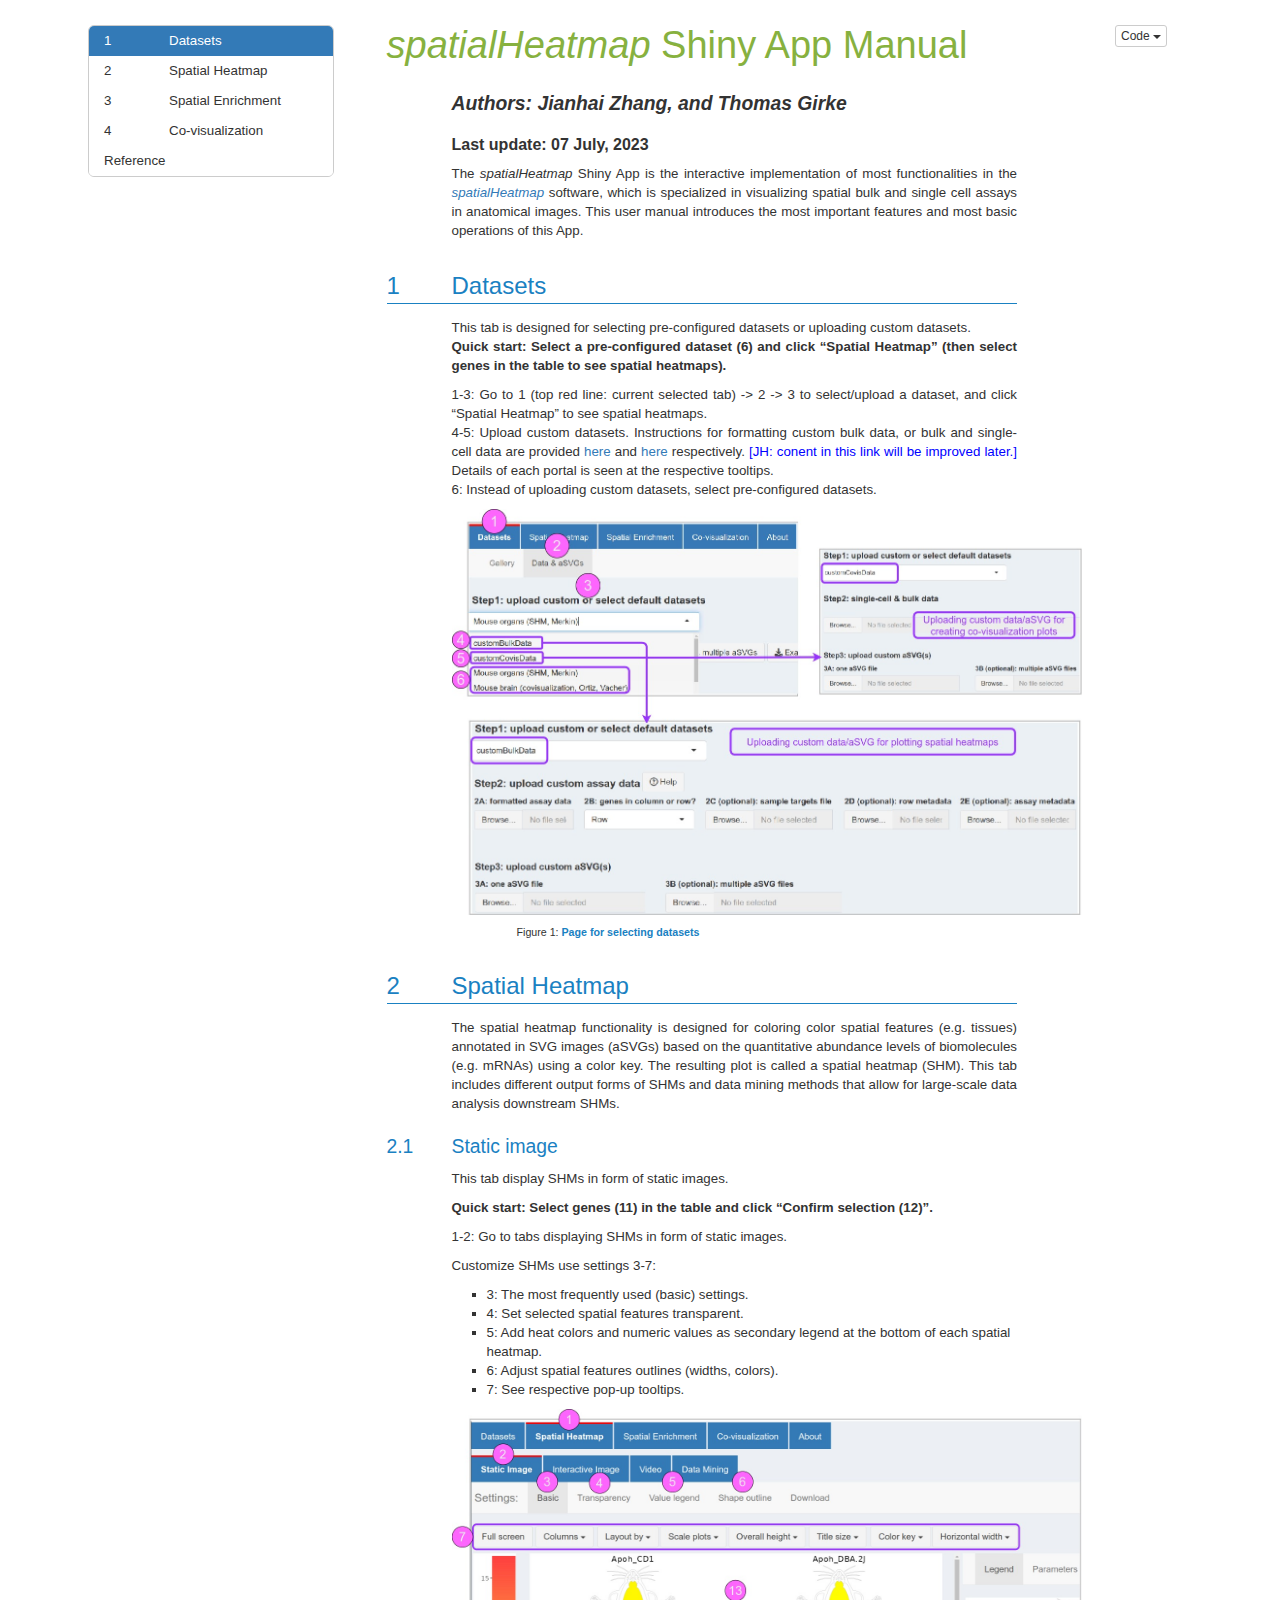
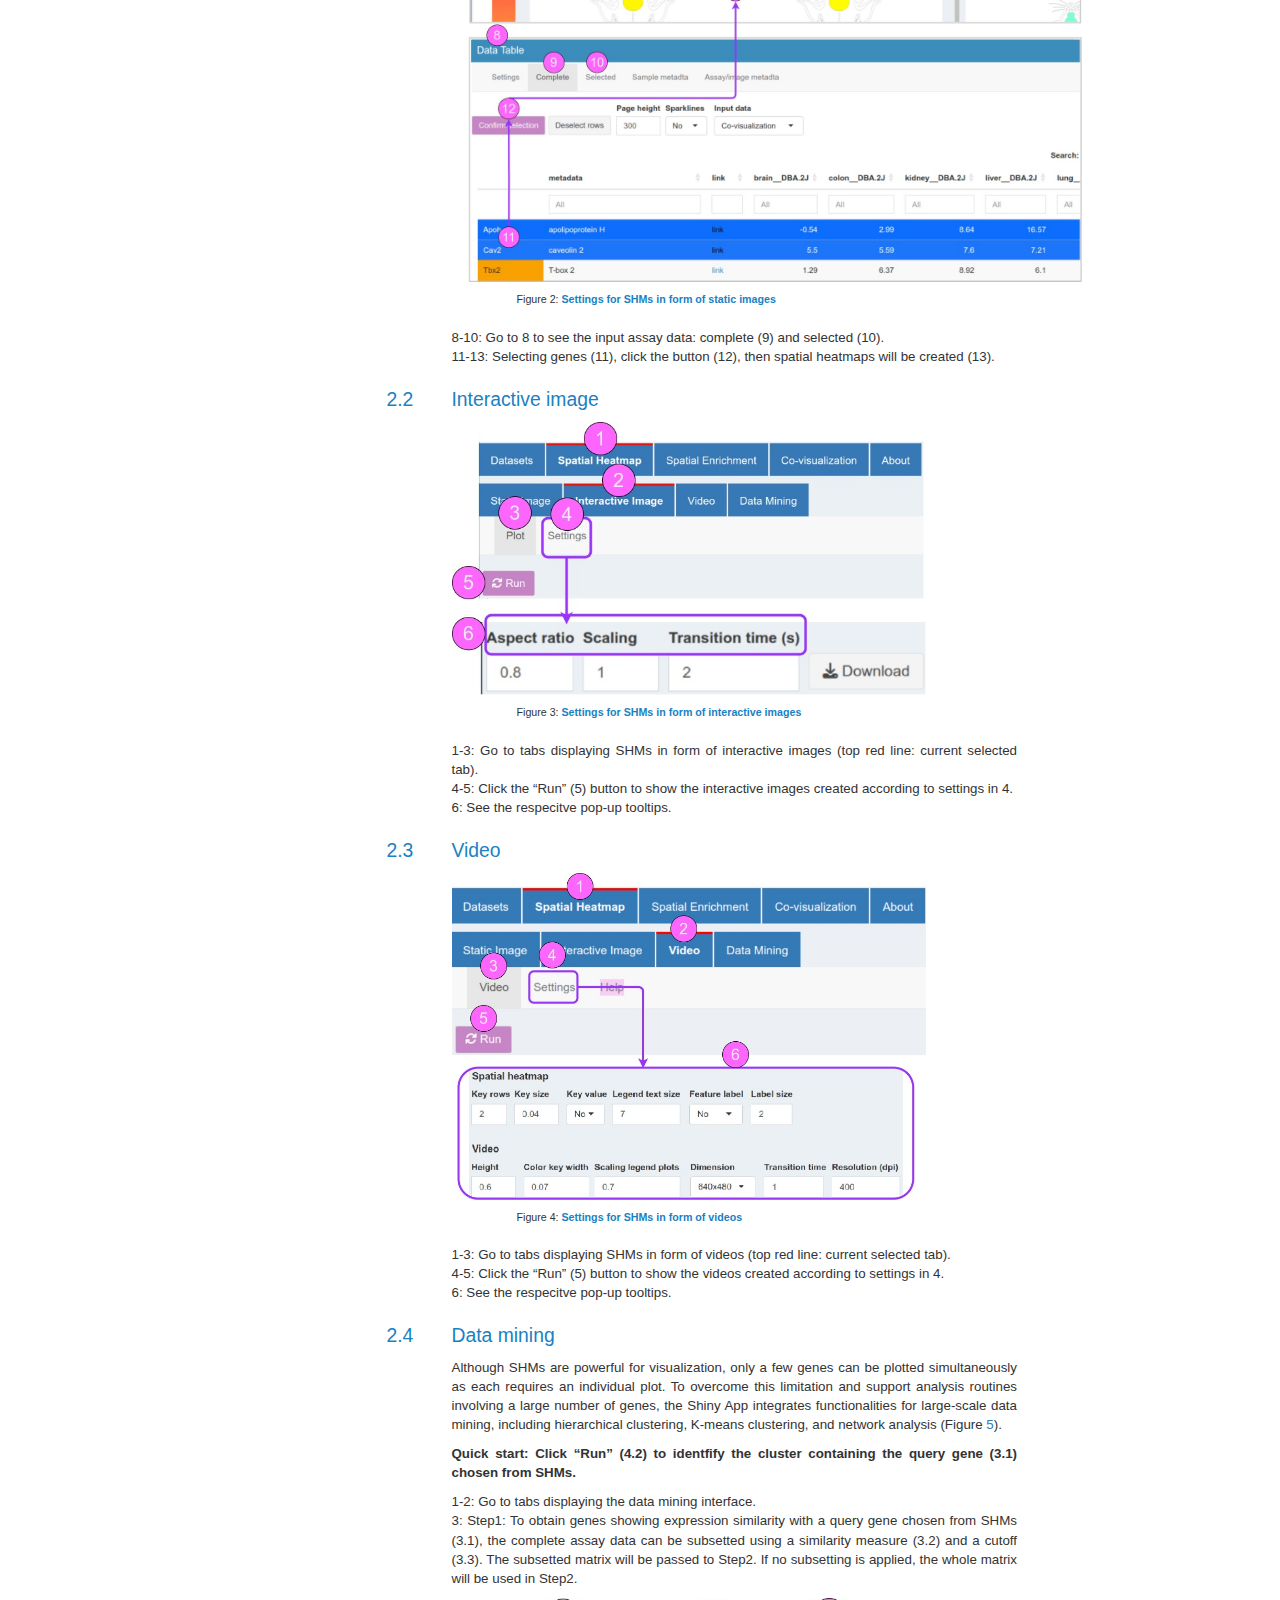
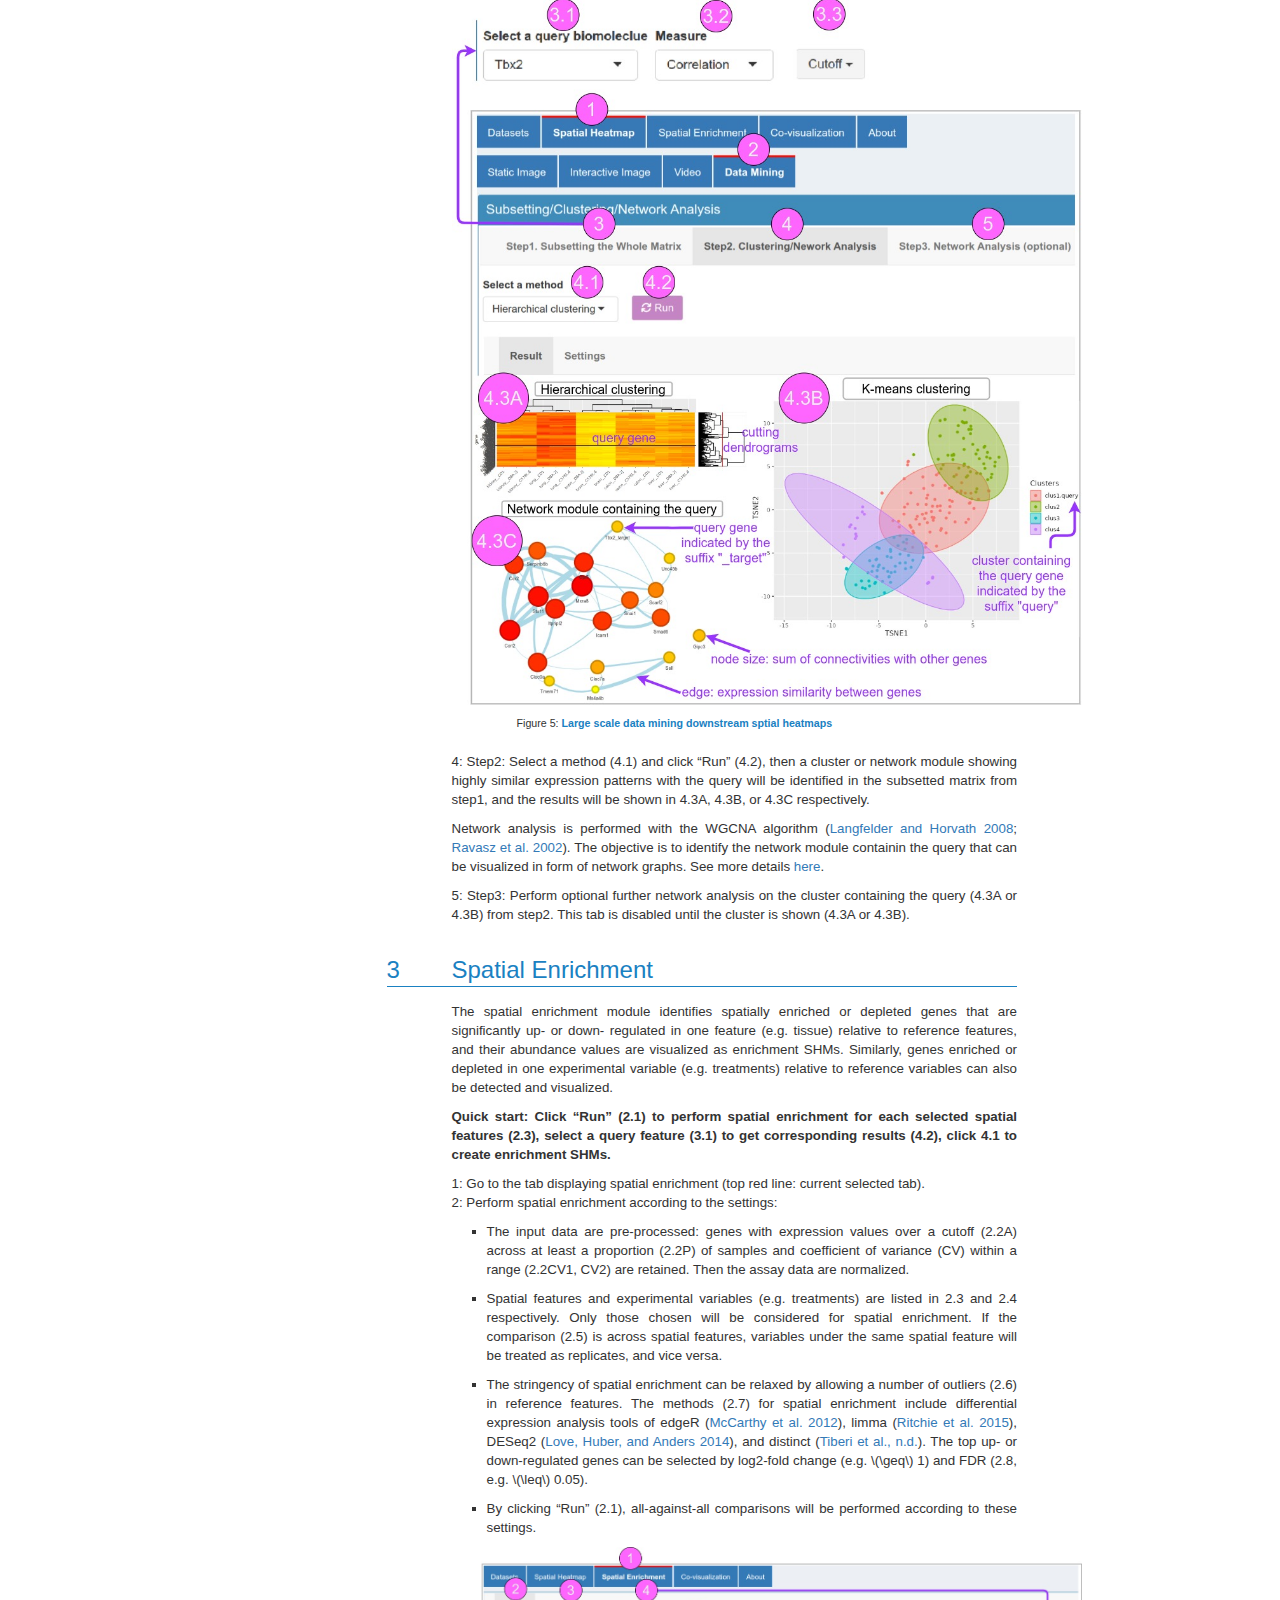
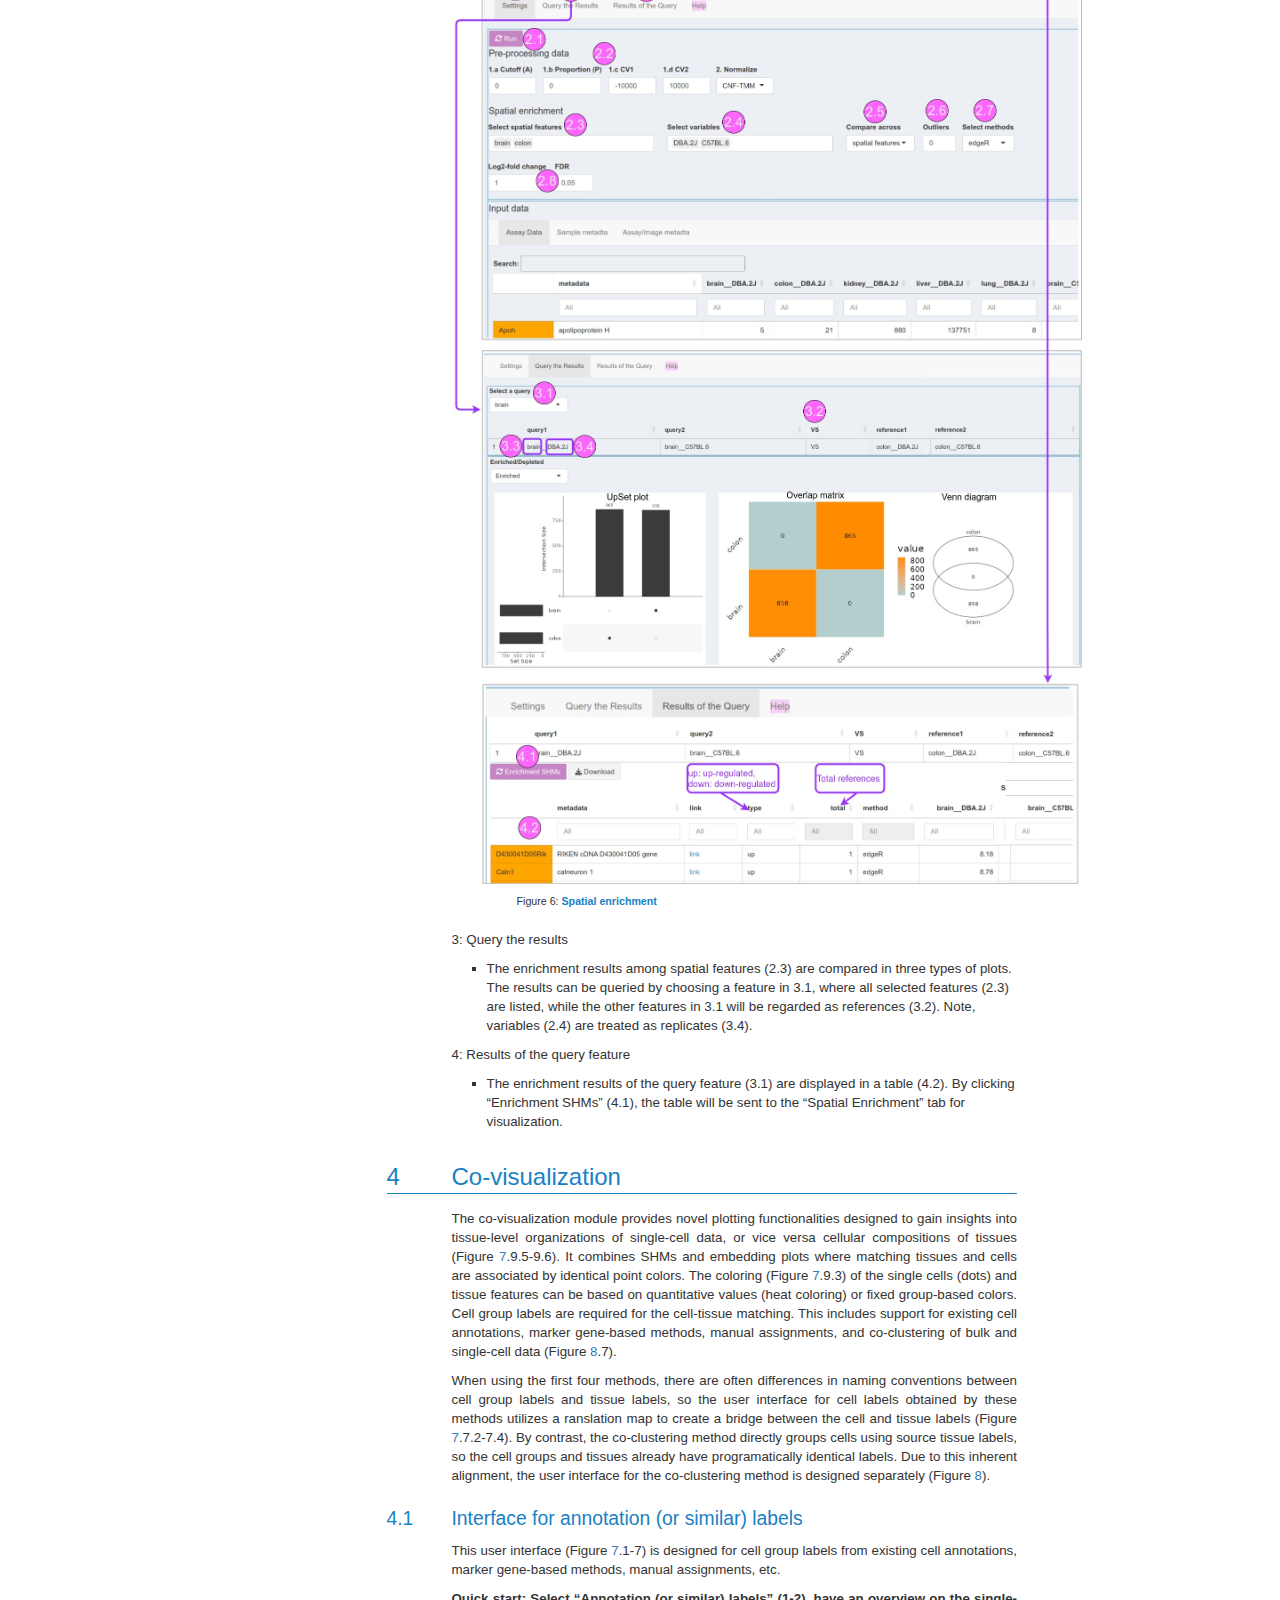
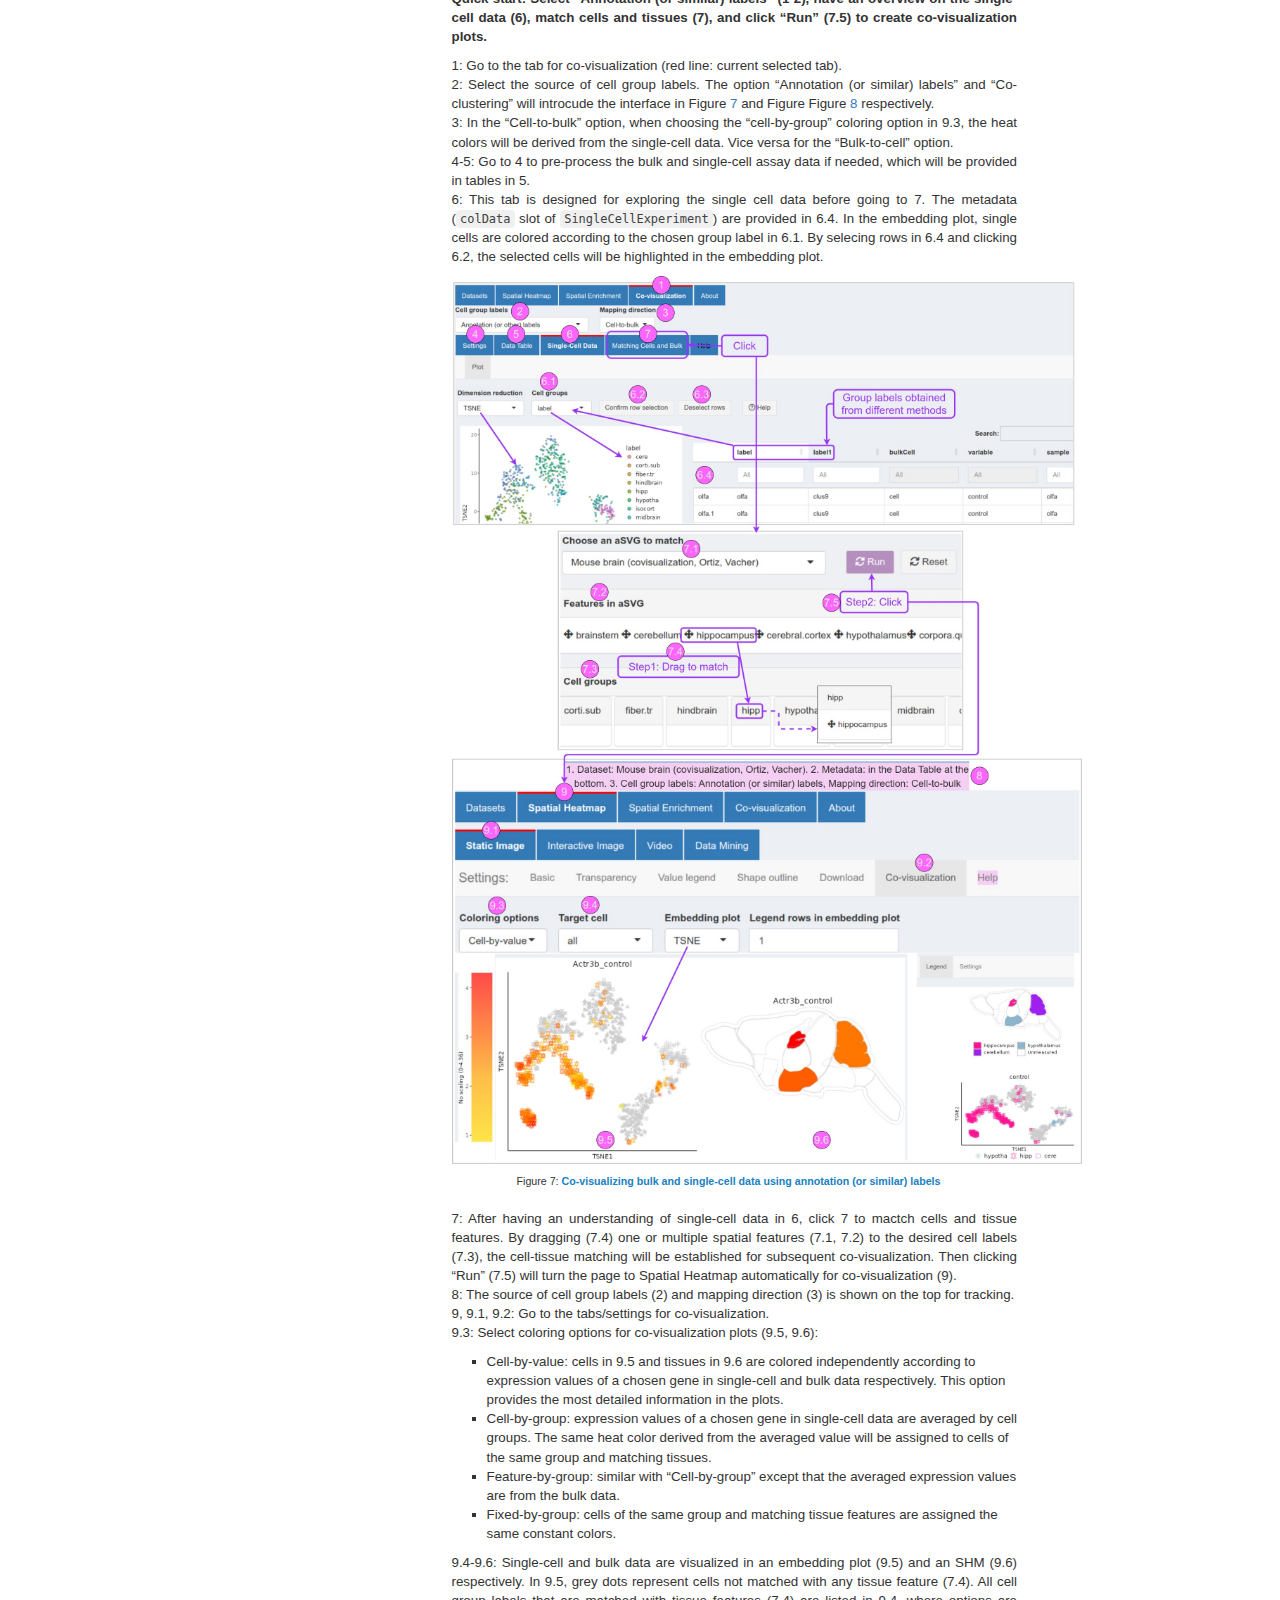
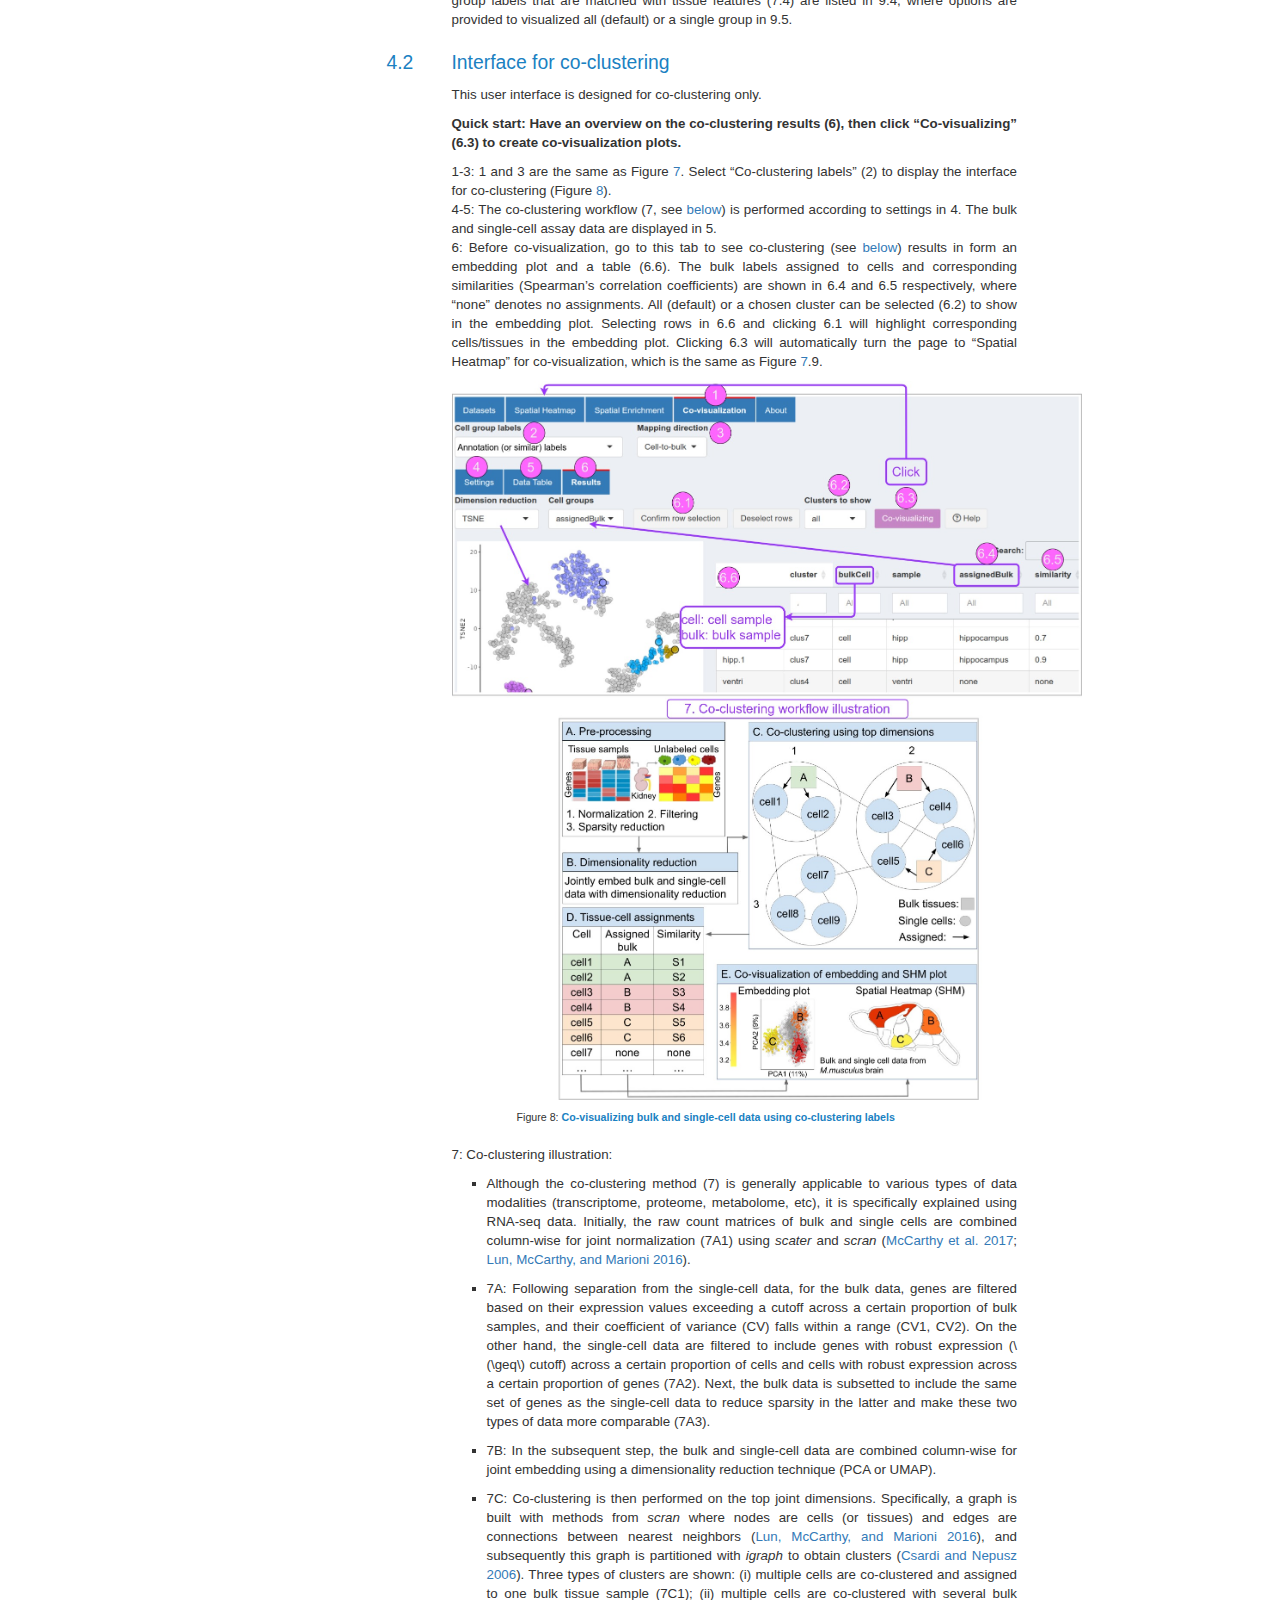
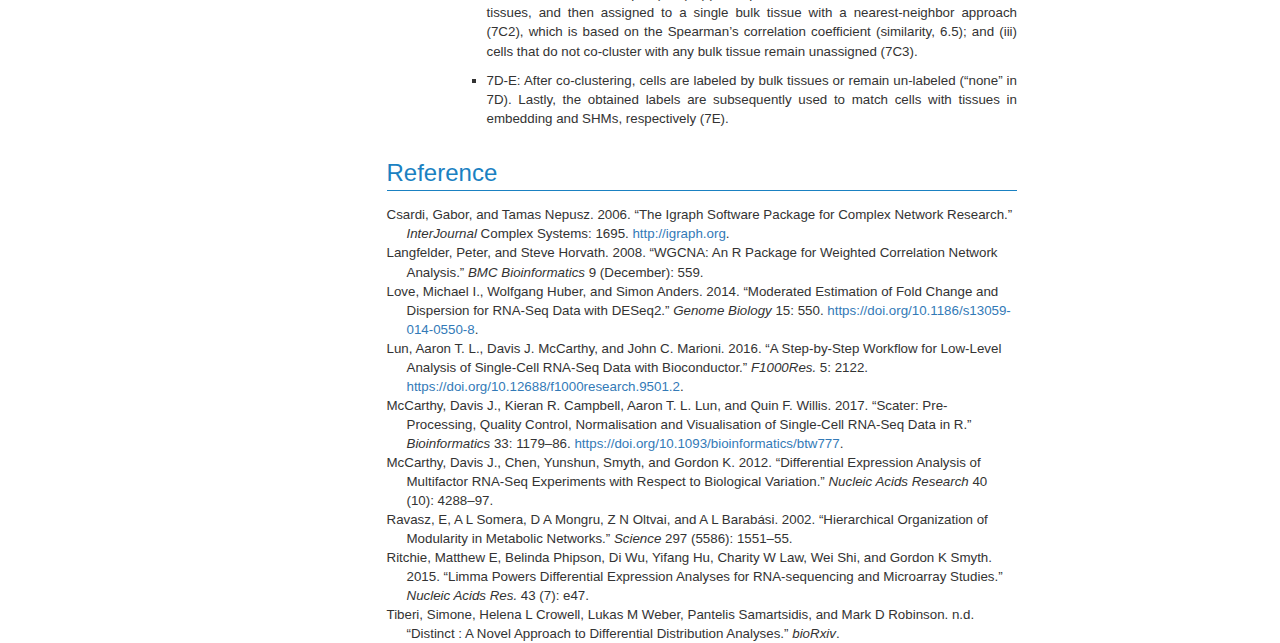
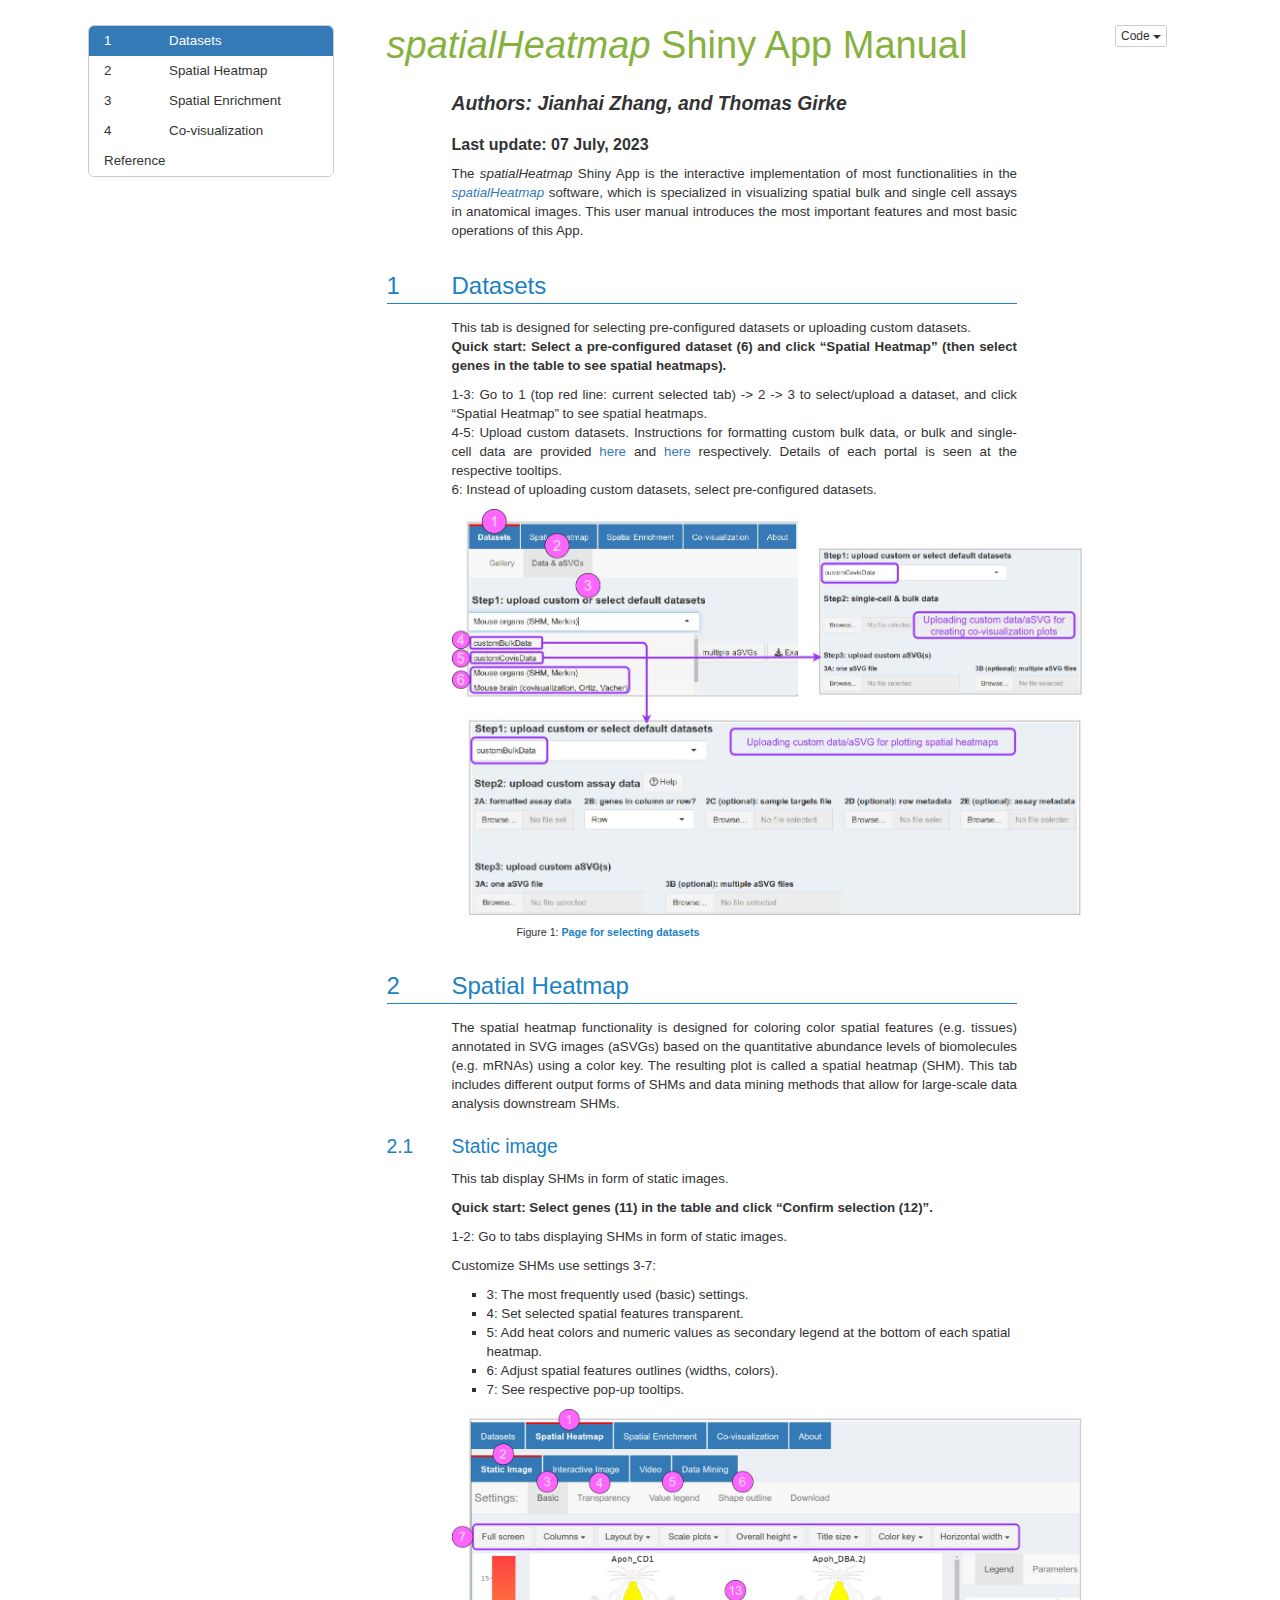
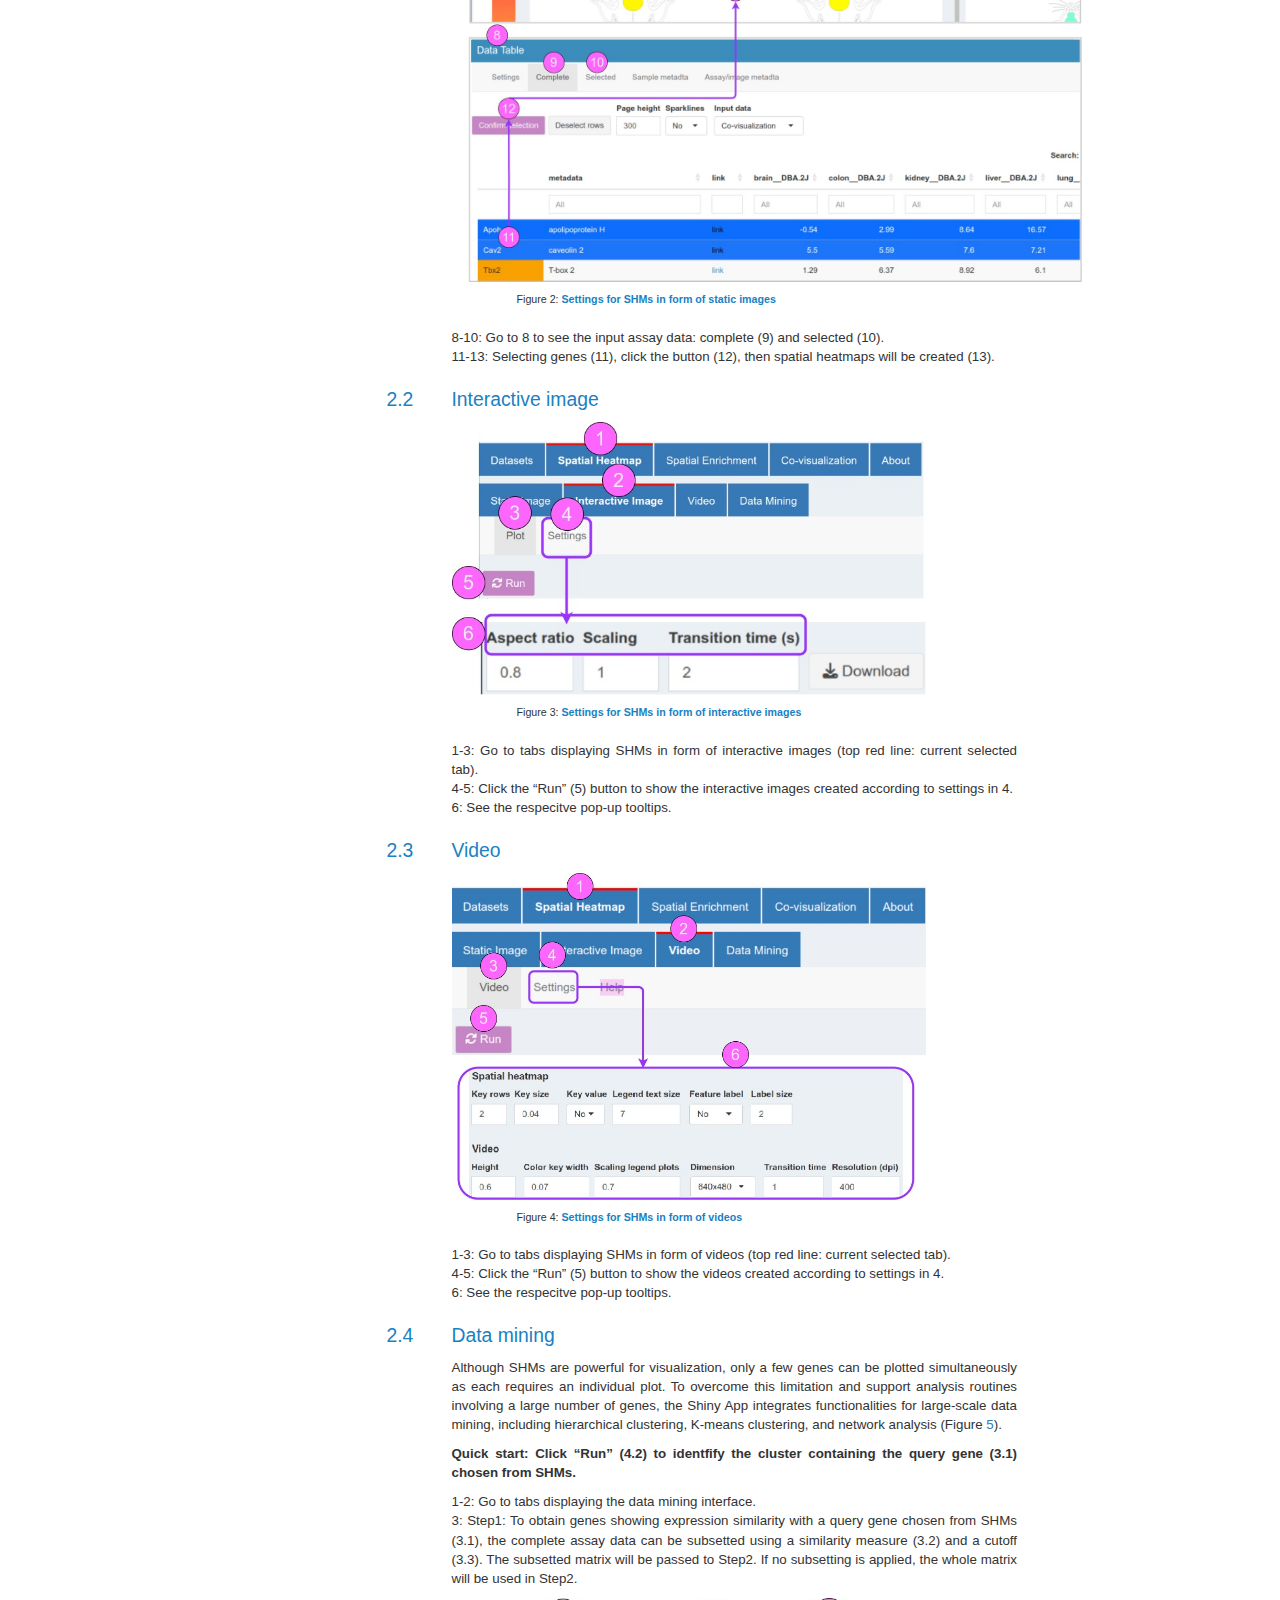
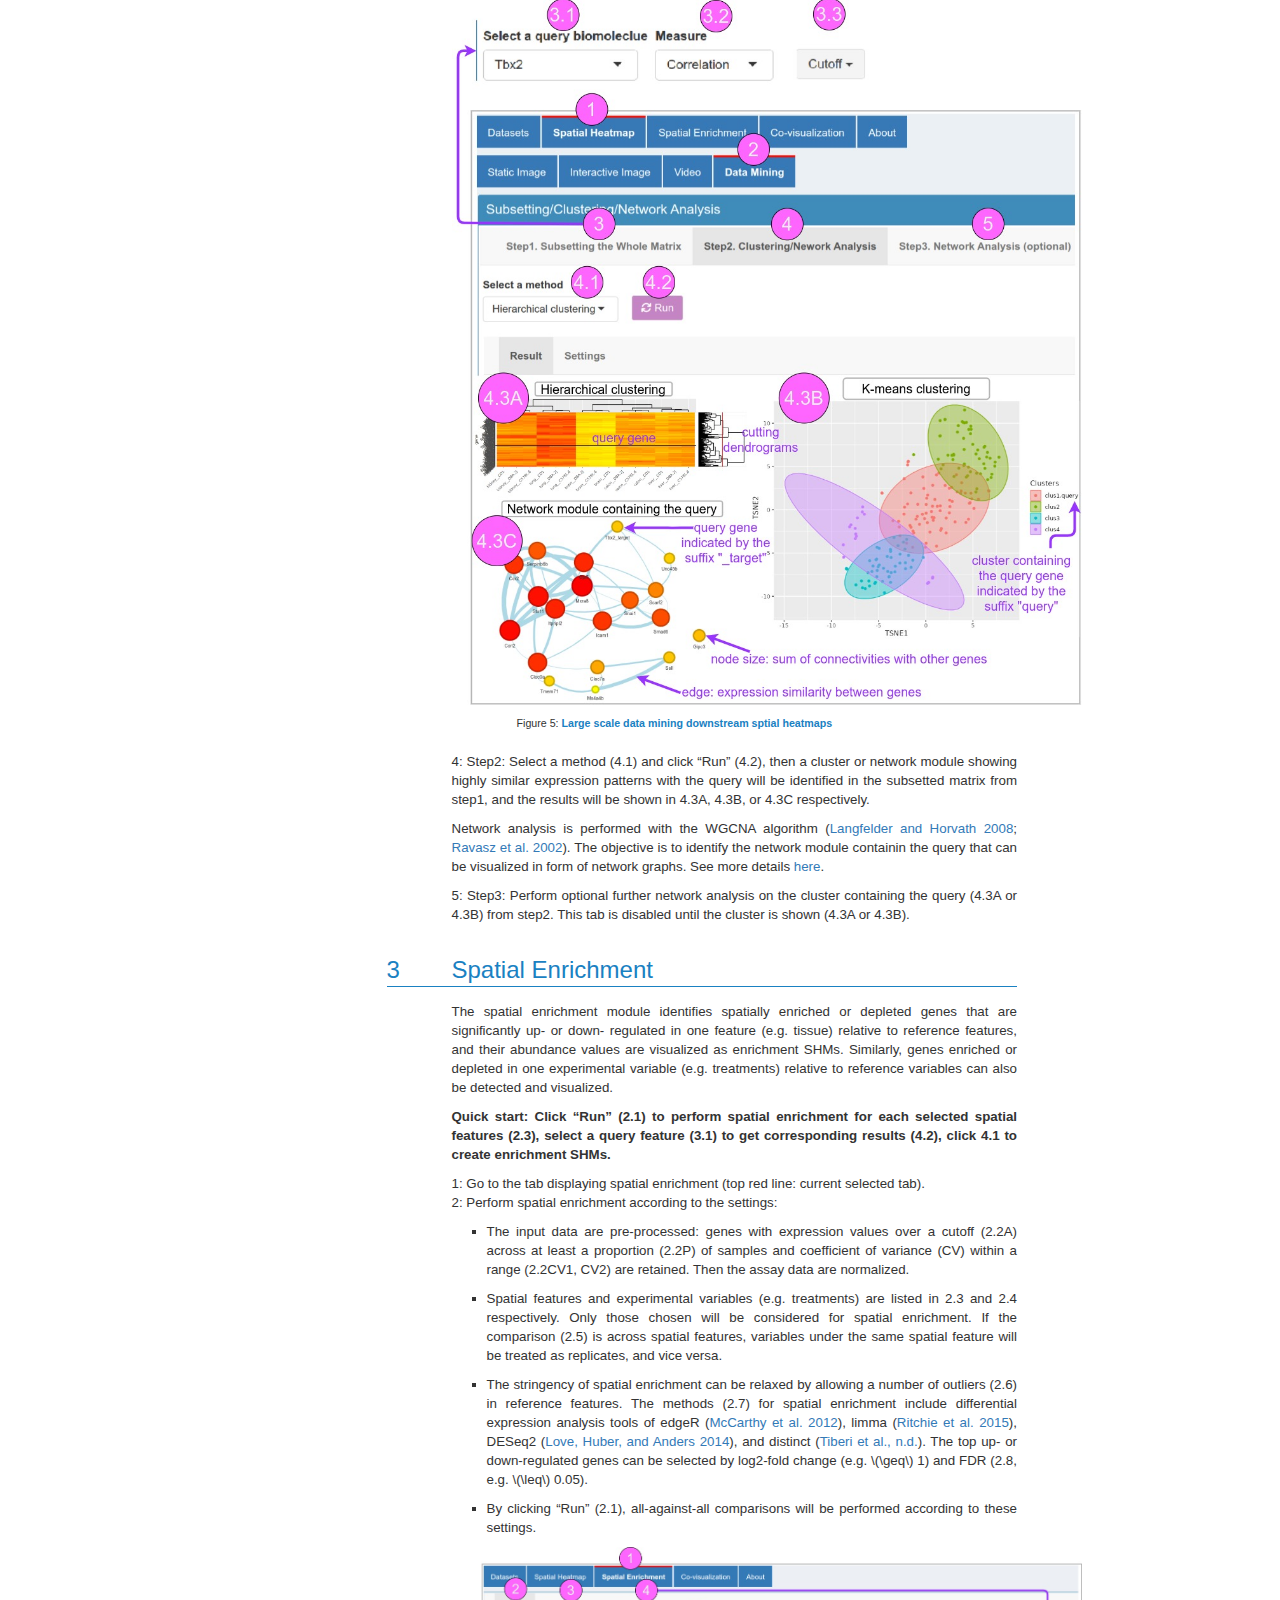
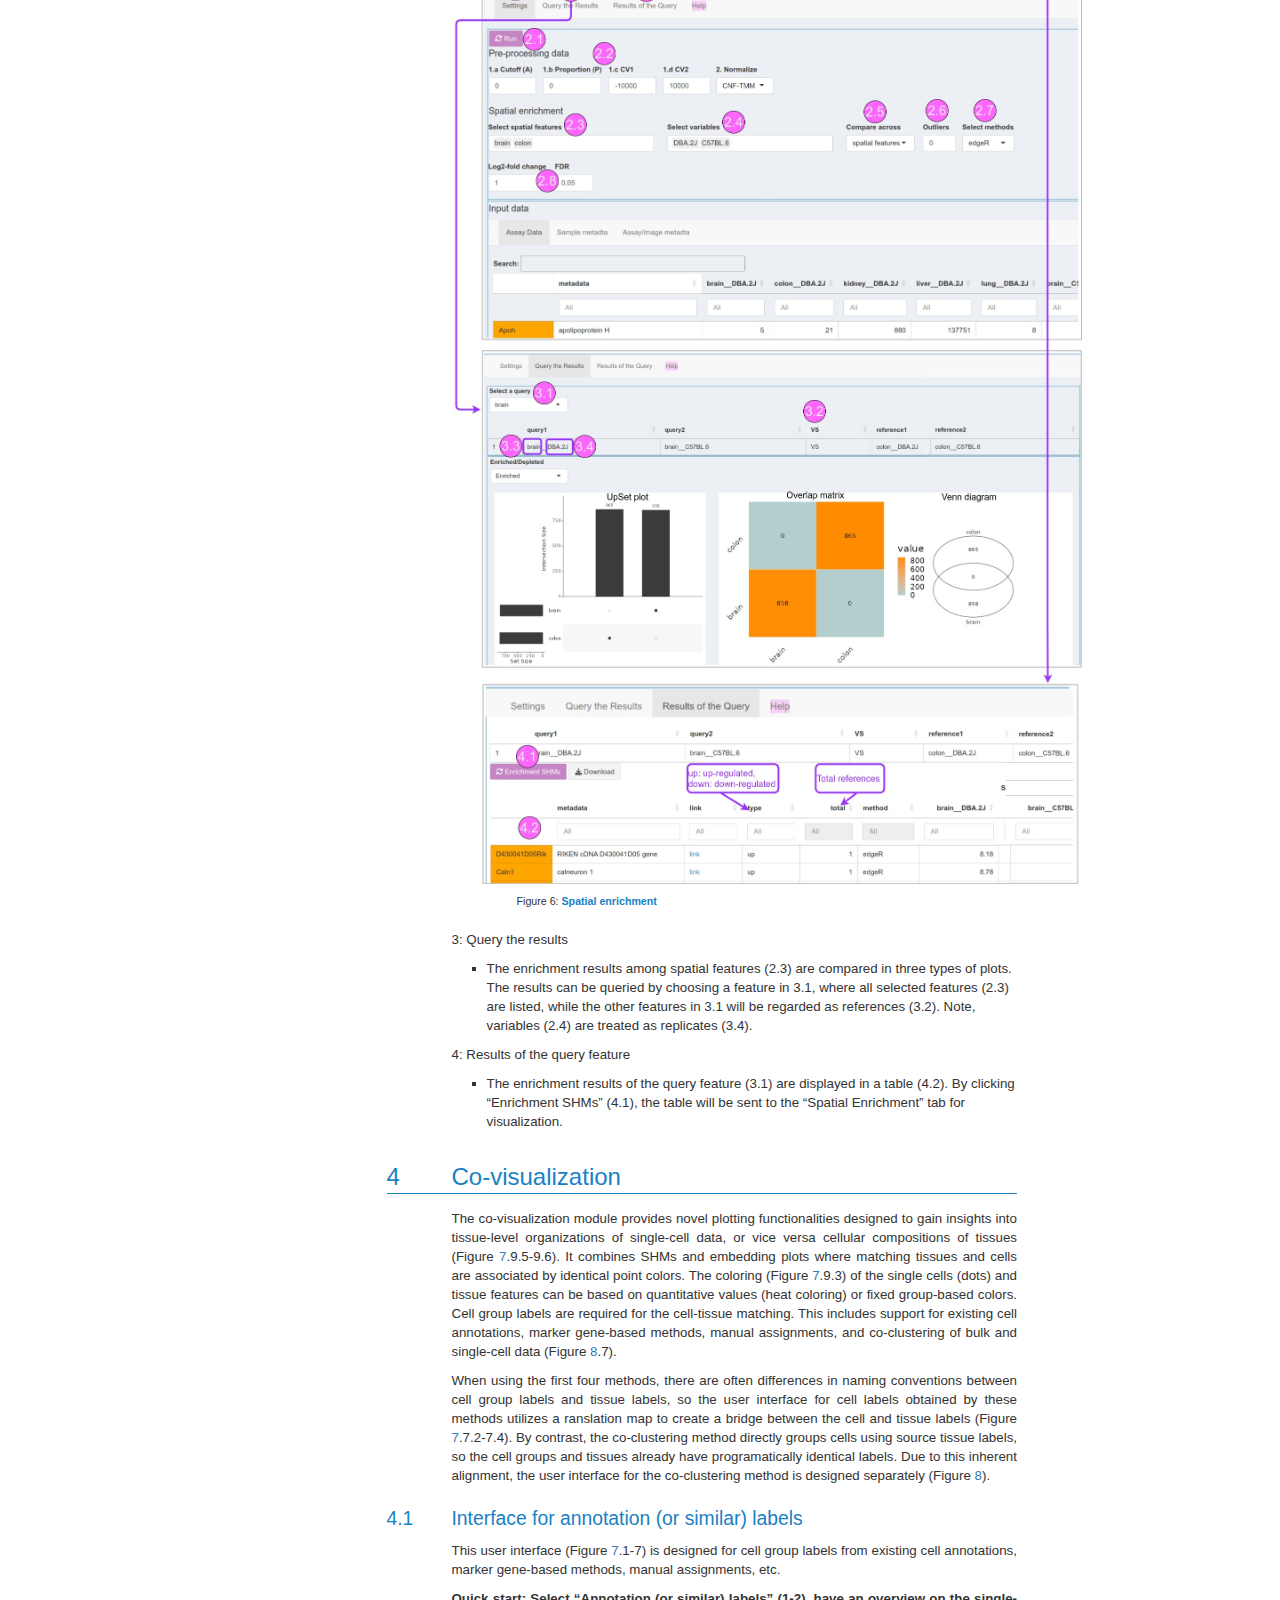
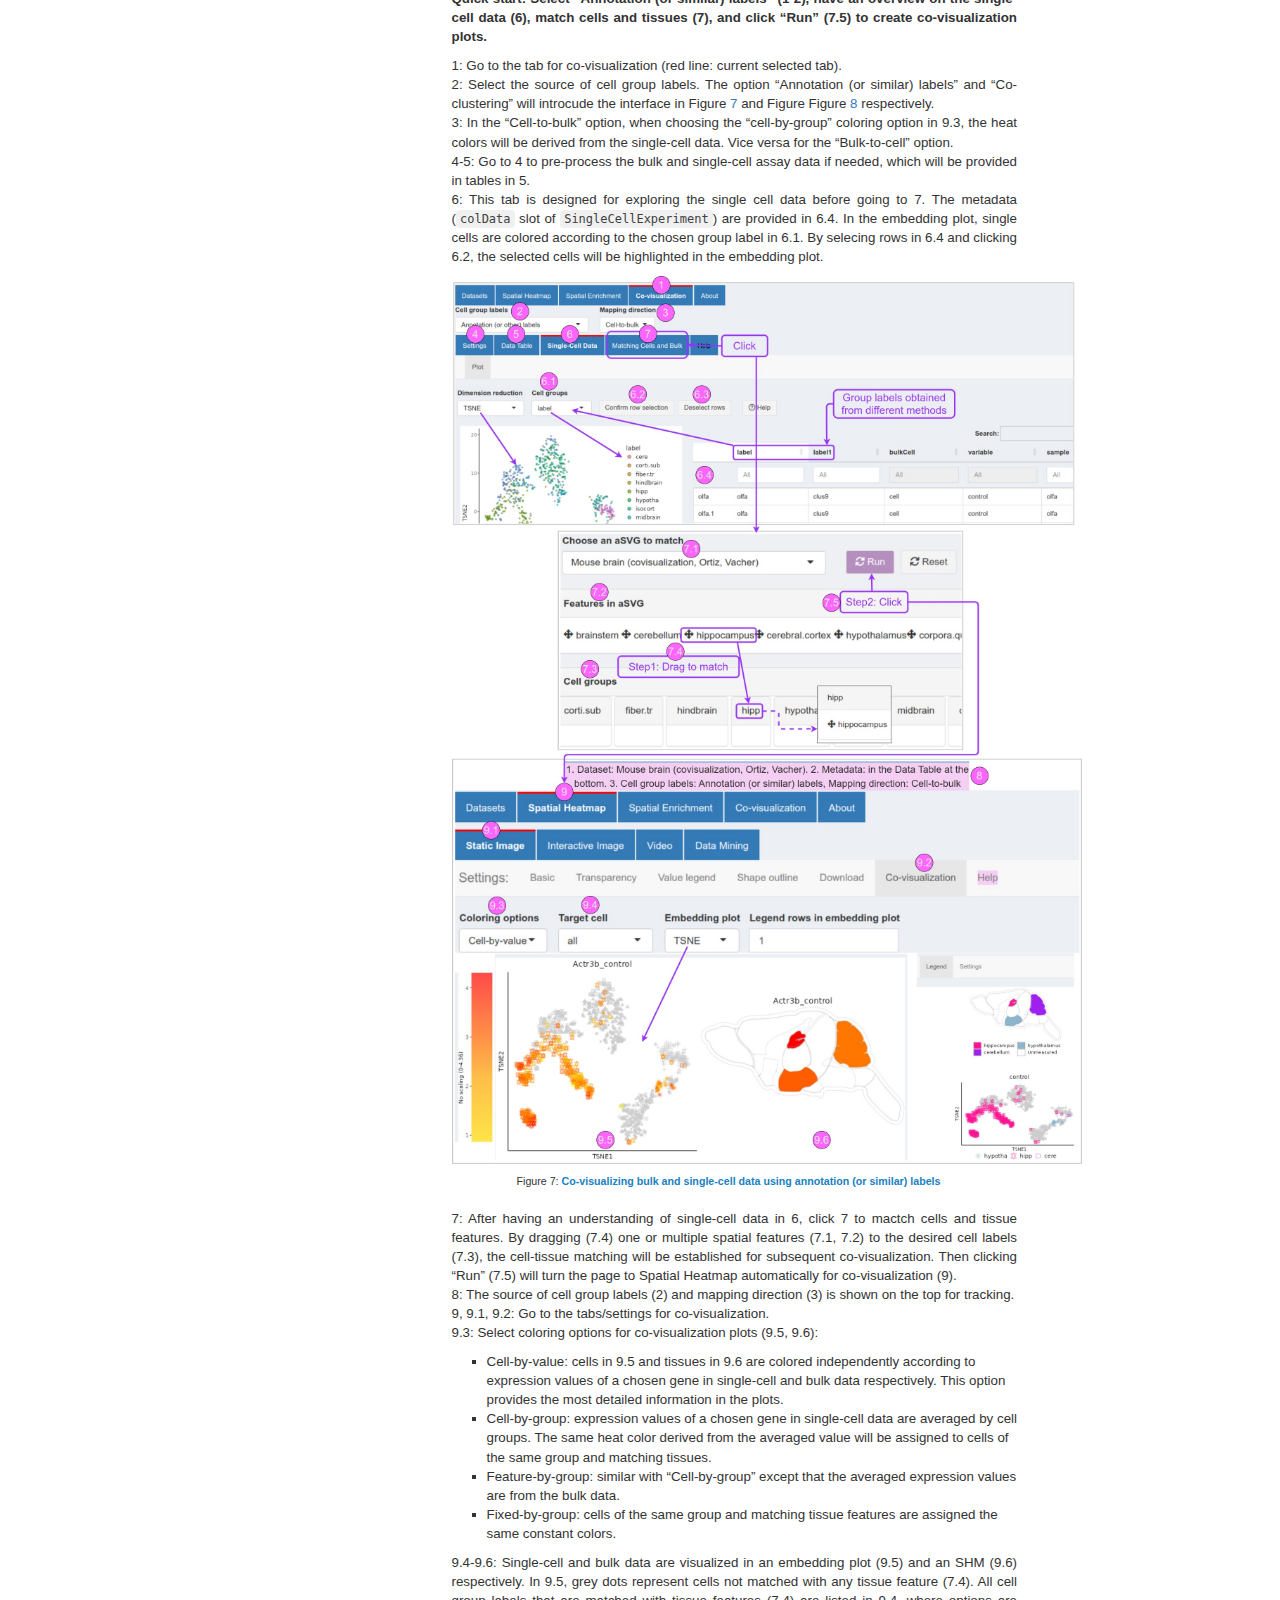
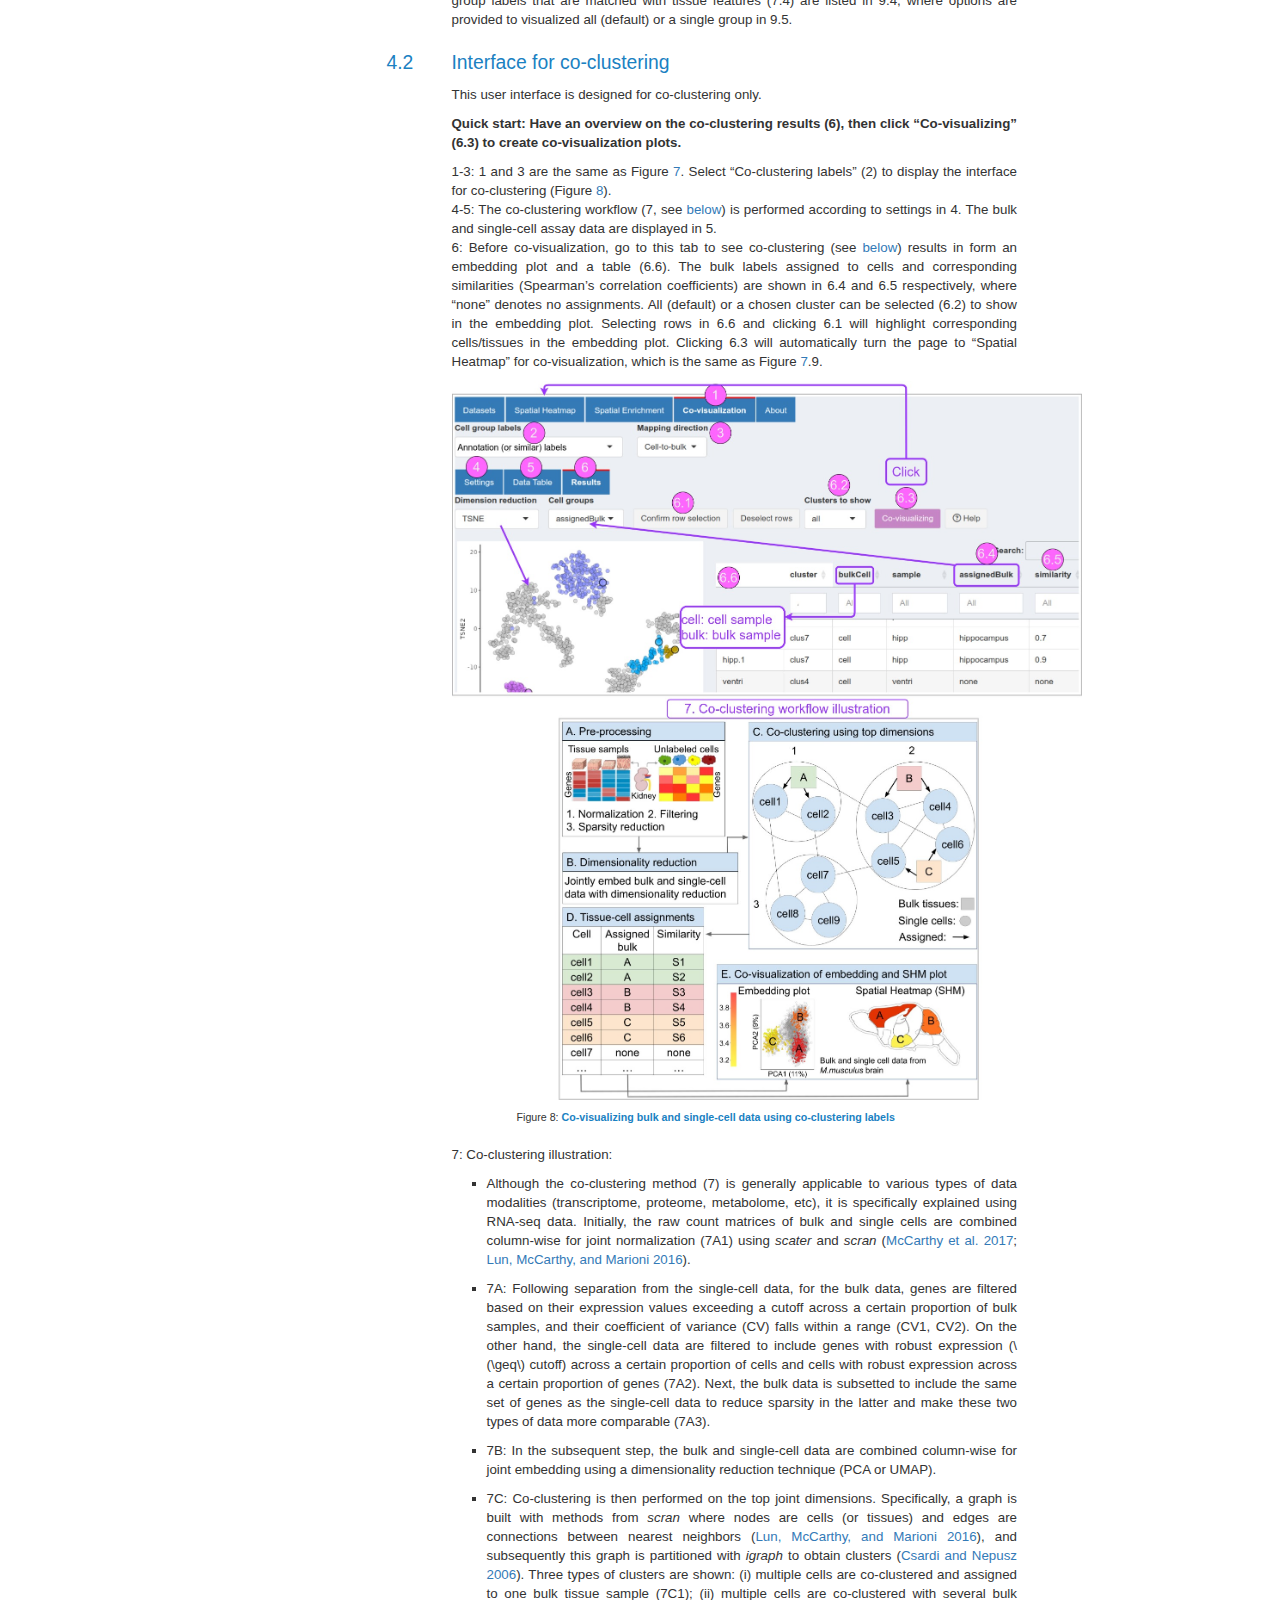
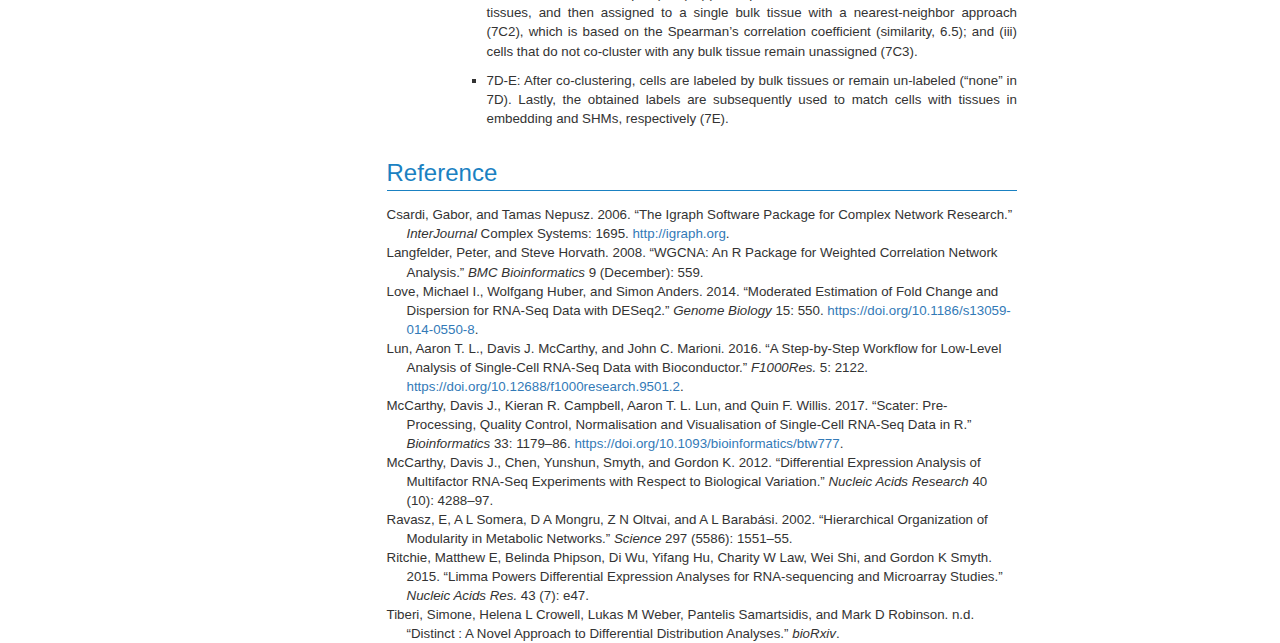
